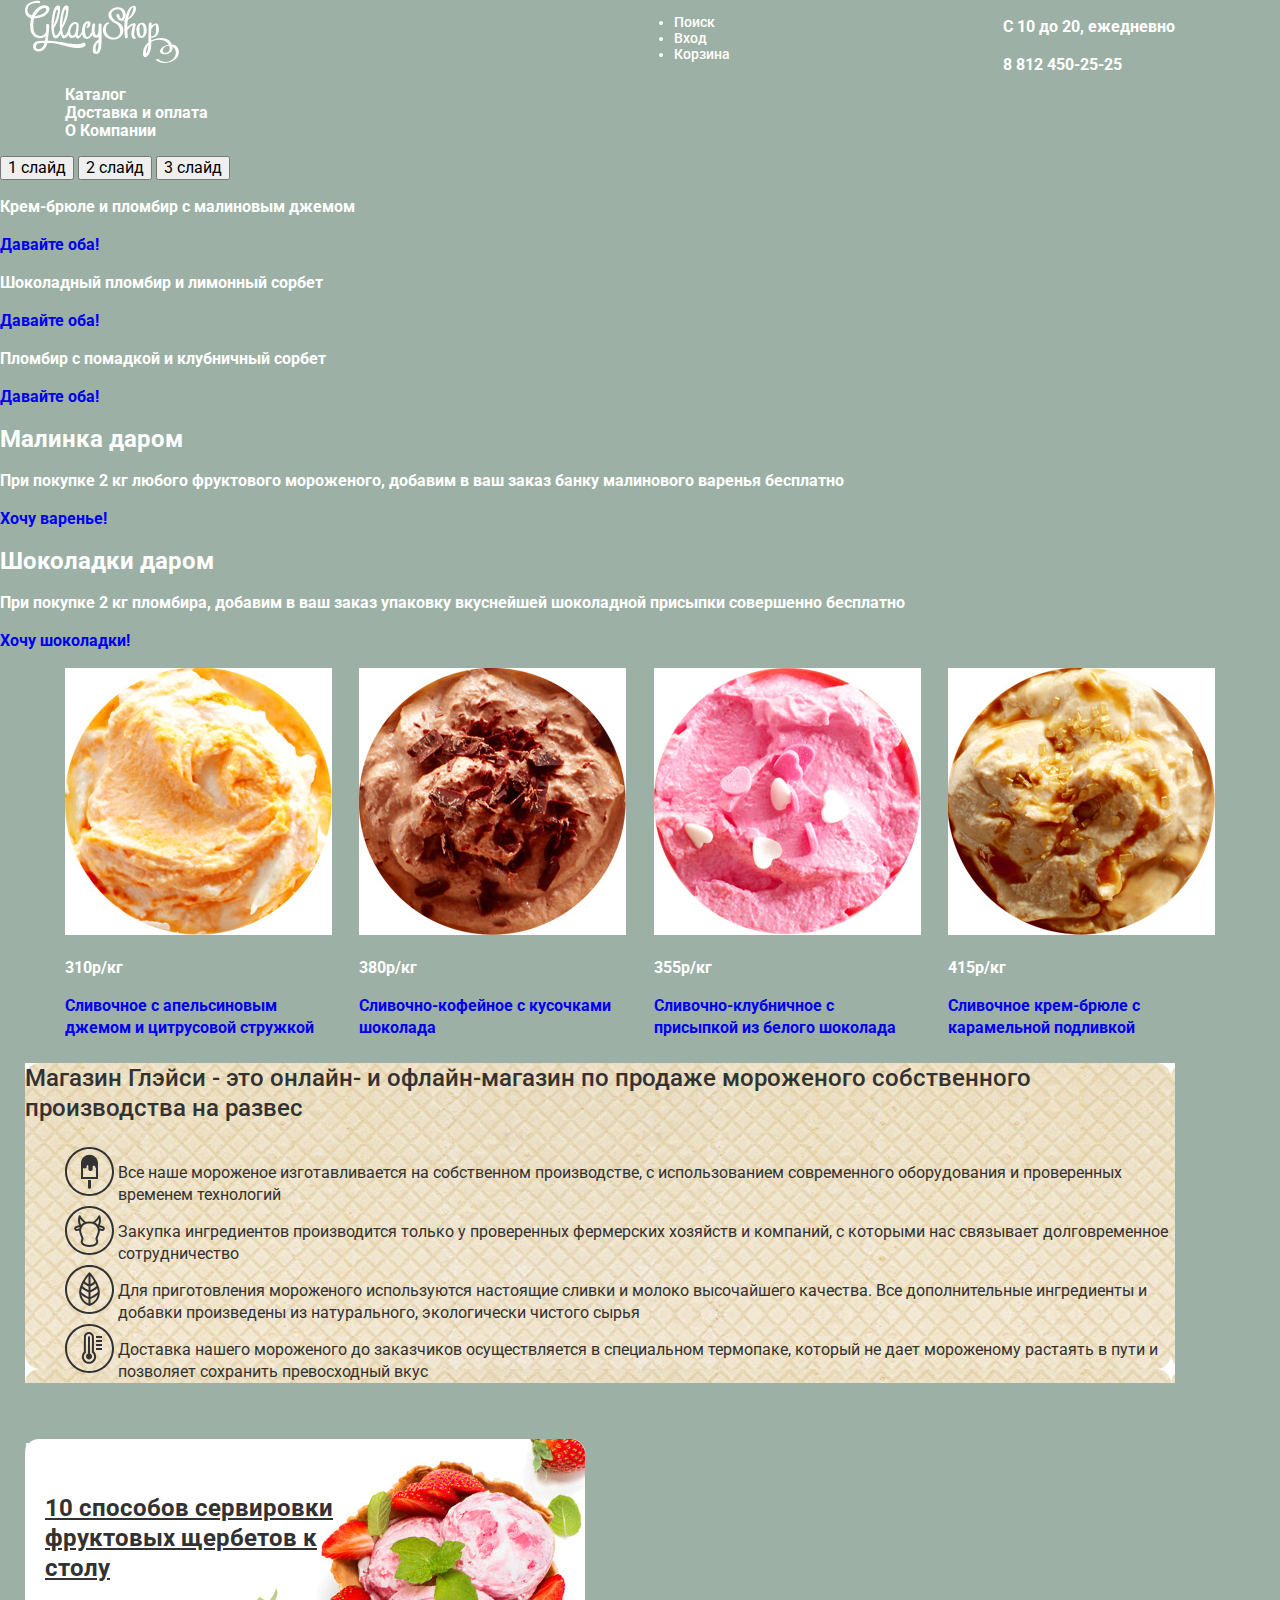
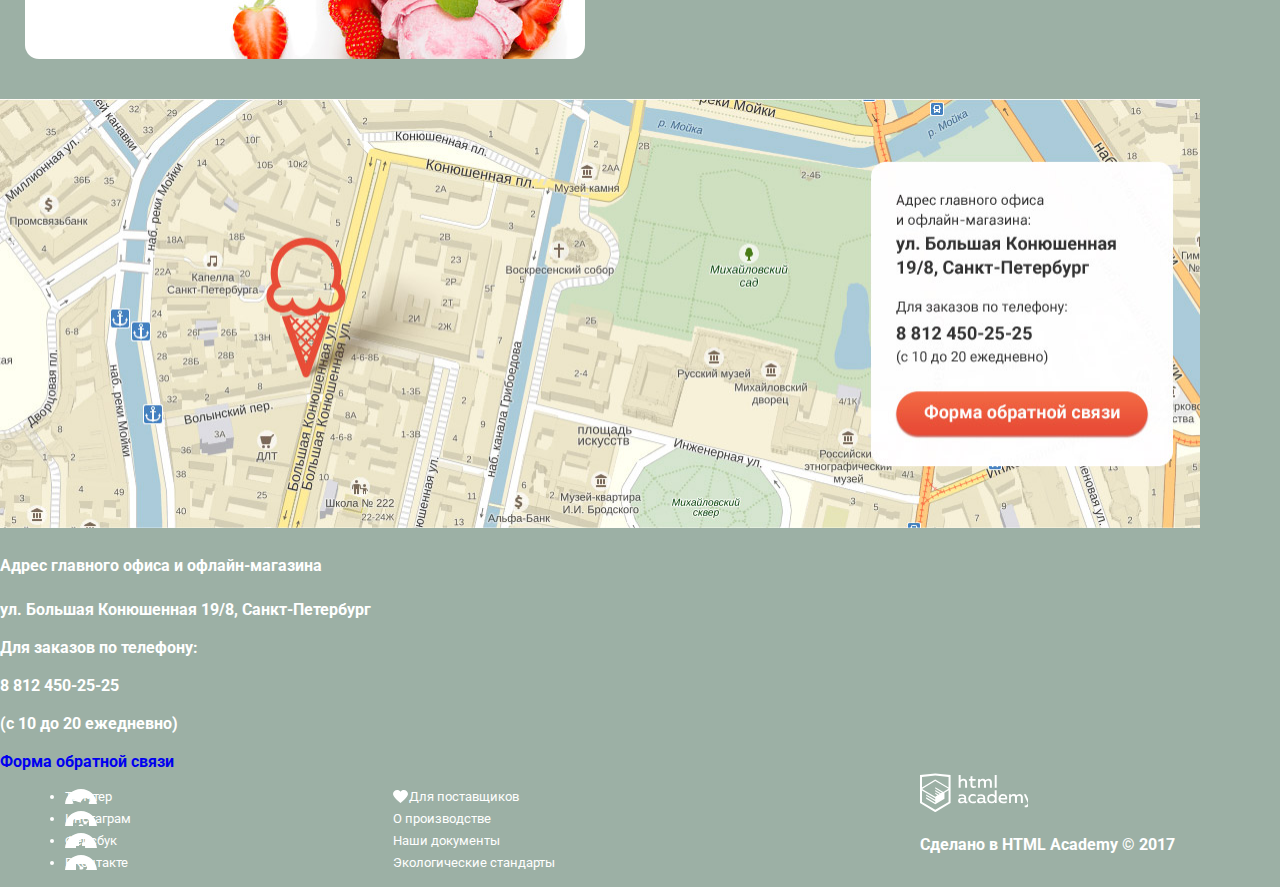
==== index.html @ d568ae9e "16. Основное задание: начинаем строить сетку личного проекта на флексах" ====
<!DOCTYPE html>
<html lang="ru">
		<head>
			<meta charset="utf-8">
			<title>HTML Academy: Глейси</title>
			<link href="https://fonts.googleapis.com/css?family=Roboto:400,500,700&amp;subset=cyrillic" rel="stylesheet">
			<link rel="stylesheet" href="css/normalize.css" type="text/css"/>
			<link rel="stylesheet" href="css/style.css" type="text/css"/>
		</head>
		<body>
			<header class="container">
				<div class="navigation-menu">
					<div class="logo-wrapper">
						<a href="index.html" class="main-header-logo">
							<img src="img/glassyshop_logo.svg" width="154" height="64" alt="GllacyShop логотип">
						</a>
					</div>
					<nav class="main-navigation">
						<ul>
							<li>
								<a href="catalog.html">Каталог</a>
								<ul class="pop-up-menu">
									<li><a href="#">Новинки</a></li>
									<li><a href="#">Сливочное</a></li>
									<li><a href="#">Щербеты</a></li>
									<li><a href="#">Фруктовый лед</a></li>
									<li><a href="#">Новинки</a></li>
								</ul>
							</li>
							<li><a href="#">Доставка и оплата</a></li>
							<li><a href="#">О Компании</a></li>
						</ul>
					</nav>
				</div>
				<div class="customer-menu">
					<ul>
						<li>
							<a href="#">Поиск</a>
							<form class="find-menu" action="/echo" method="post">
								<label for="find">Поиск</label>
								<!-- Поле поиска -->
								<input type="text" required placeholder="Что ищем?" id="find">
							</form>
						</li>
						<li>
							<a href="#">Вход</a>
							<form class="enter-menu" action="/echo" method="post">
								<label for="email-user">Email</label>
								<!-- Поле ввода электронной почты -->
								<input type="email" required placeholder="Электронная почта" id="email-user">
								<label for="password">Пароль</label>
								<!-- Поле ввода пароля электронной почты -->
								<input type="password" required placeholder="Пароль" id="password">
								<button>Войти</button>
								<a href="#">Забыли пароль?</a>
								<a href="#">Новая регистрация</a>
							</form>
						</li>
						<li><a href="#">Корзина</a></li>
					</ul>
				</div>
				<section class="work_time">
					<p>С 10 до 20, ежедневно</p>
					<p>8 812 450-25-25</p>
				</section>
			</header>
			
			<div class="carousel-slide">
				 <!-- создание маркеров перехода для слайдера -->
					<button class="slider-position">1 слайд</button>
					<button class="slider-position">2 слайд</button>
					<button class="slider-position">3 слайд</button>
				
					<div class="slide"> <!-- создание блока слайда 1 -->
						<!-- <img src="img/slide_1.jpeg" width="" height="" alt="Мороженое слайд 1"> -->
						<p>Крем-брюле и пломбир с малиновым джемом</p>
						<a href="#">Давайте оба!</a>
						
					</div> 

					<div class="slide"> <!-- создание блока слайда 2 -->
						<!-- <img src="img/slide_2.jpeg" width="" height="" alt="Мороженое слайд 2"> -->
						<p>Шоколадный пломбир и лимонный сорбет</p>
						<a href="#">Давайте оба!</a>
						
					</div>

					<div class="slide"> <!-- создание блока слайда 3 -->
						<!-- <img src="img/slide_3.jpeg" width="" height="" alt="Мороженое слайд 3"> -->
						<p>Пломбир с помадкой и клубничный сорбет</p>
						<a href="#">Давайте оба!</a>
						
					</div>
			</div> <!-- Конец слайдера -->
			
			<main>
				<section>
					
					<h2>Малинка даром</h2>
					<p>При покупке 2 кг любого фруктового мороженого, добавим в ваш заказ банку малинового варенья бесплатно</p>
					<a href="#">Хочу варенье!</a>
				</section>

				<section>
					
					<h2>Шоколадки даром</h2>
					<p>При покупке 2 кг пломбира, добавим в ваш заказ упаковку вкуснейшей шоколадной присыпки совершенно бесплатно</p>
					<a href="#">Хочу шоколадки!</a>
				</section>
				
				<div class="products">
					<ul class="catalog-list">
						<li class="catalog-item">
							<a href="catalog-item.html">
								<img src="img/orange_ice_cream.jpg" width="267" height="267" alt="Апельсиновое мороженое">
							</a>
							<p>310р/<span>кг</span></p>
							<a href="#">
								Сливочное с апельсиновым джемом и цитрусовой стружкой
							</a>
						</li>
						<li class="catalog-item">
							<a href="catalog-item.html">
								<img src="img/coffee_ice_cream.jpg" width="267" height="267" alt="Сливочно-кофейное мороженое">
							</a>
							<p>380р/<span>кг</span></p>
							<a href="#">
								Сливочно-кофейное с кусочками шоколада
							</a>
						</li>
						<li class="catalog-item">
							<a href="catalog-item.html">
								<img src="img/strawberry_ice_cream.jpg" width="267" height="267" alt="Сливочно-клубничное мороженое">
							</a>
							<p>355р/<span>кг</span></p>
							<a href="#">
								Сливочно-клубничное с присыпкой из белого шоколада
							</a>
						</li>
						<li class="catalog-item">
							<a href="catalog-item.html">
								<img src="img/cream_ice_cream.jpg" width="267" height="267" alt="Сливочное крем-брюле мороженое">
							</a>
							<p>415р/<span>кг</span></p>
							<a href="#">
								Сливочное крем-брюле с карамельной подливкой
							</a>
						</li>
					</ul>
				</div>

				<div class="advantages-list">
					
					<h3>Магазин Глэйси - это онлайн- и офлайн-магазин по продаже мороженого собственного производства на развес</h3>
					<ul class="advantages">
						<li class="advantage_1">
							Все наше мороженое изготавливается на собственном производстве, с использованием современного оборудования и проверенных временем технологий
						</li>
						<li class="advantage_2">
							Закупка ингредиентов производится только у проверенных фермерских хозяйств и компаний, с которыми нас связывает долговременное сотрудничество
						</li>
						<li class="advantage_3">
							Для приготовления мороженого используются настоящие сливки и молоко высочайшего качества. Все дополнительные ингредиенты и добавки произведены из натурального, экологически чистого сырья
						</li>
						<li class="advantage_4">
							Доставка нашего мороженого до заказчиков осуществляется в специальном термопаке, который не дает мороженому растаять в пути и позволяет сохранить превосходный вкус
						</li>
					</ul>
				</div>
				<div class="info-stend">
					<article>
					<div class="serving">
						<p>Новое в нашем блоге</p>
						<a href="#">
							<h4>
								10 способов сервировки фруктовых щербетов к столу
							</h4>
						</a>
					</div>
					</article>
					<form class="distribution">
					<p>Подпишитесь на нашу сладкую рассылку и будете всегда в курсе всего самого вкусного, что у нас происходит. Обещаем не спамить и не слать всякой ненужной ерунды. Честно=)
					</p>
					<label for="email">Почта пользователя</label>
					<input type="email" id="email" placeholder="Электронная почта">
					<p>
						<button type="submit">Отправить</button>
					</p>
					</form>
				</div>

			<!-- 	Здесь будет карта -->
				<img src="img/big_map.jpg" width="1200" height="429" alt="Карта главного офиса в Санкт-Петербурге">
				<section>
				<h4>Адрес главного офиса и офлайн-магазина</h4>
				<p>ул. Большая Конюшенная 19/8, Санкт-Петербург</p>
				<p>Для заказов по телефону:</p>
				<p>8 812 450-25-25</p>
				<p>(с 10 до 20 ежедневно)</p>
				<a href="#">Форма обратной связи</a>
				</section>

			</main>
			<footer>
				<div class="social">
					<ul>
						<li><a href="#" class="socail-twitter">Твиттер</a></li>
						<li><a href="#" class="socail-instagram">Инстаграм</a></li>
						<li><a href="#" class="socail-facebook">Фейсбук</a></li>
						<li><a href="#" class="socail-vk">ВКонтакте</a></li>
					</ul>
				</div>
				<div class="footer-about">
					<ul>
						<li><a href="#">Для поставщиков</a></li>
						<li><a href="#">О производстве</a></li>
						<li><a href="#">Наши документы</a></li>
						<li><a href="#">Экологические стандарты</a></li>
					</ul>
				</div>
				<div class="copyright">
					<a href="htmlacademy.ru">
						<img src="img/html_logo.svg" width="108" height="39" alt="HTML Academy">
					</a>
					<p>
						Сделано в <a href="htmlacademy.ru">HTML Academy © 2017</a>
					</p>
				</div>
			</footer>

			<form class="feedback-form" action="/echo" method="post">
				<h3>Мы обязательно вам ответим!</h3>
				<label for="name-customer">Имя</label>
				<!-- Поле ввода имени -->
				<input type="text" required placeholder="Как вас зовут?" id="name-customer">
				<label for="email-customer">Почта</label>
				<!-- Поле ввода электронной почты -->
				<input type="email" required placeholder="Ваша почта для ответа?" id="email-customer">
				<label for="question-customer">Вопрос</label>
				<textarea name="text" id="question-customer" cols="30" rows="6">Напишите что-нибудь...</textarea>
				<button type="submit">Отправить</button>
			</form>	

		</body>
</html>
---- css/style.css ----
body{
	margin: 0;
	padding: 0;
	width: 1200px;
	font-family: "Roboto", Arial, sans-serif;
	font-size: 16px;
	line-height: 22px;
	font-weight: bold;
	color: #ffffff;
	background-color: #9cb0a5;
}

a{
	text-decoration: none;
}

.container{
	width: 1150px;
	margin: 0 auto;
	padding: 0 10px;
	display: flex;
	flex-direction: row;
	justify-content: space-between;
}

.navigation-menu{
	width: 540px;
	flex-direction: column;
	justify-content: space-between;
}

.logo-wrapper{
	width: 160px;
}

.main-navigation li{
	display: flex;
	flex-direction: row;
	align-items: center;
	font-size: 16px;
	list-style: none;
	line-height: 18px;
	color: #ffffff;
	background-color: #9cb0a5;
}

.customer-menu{
	width: 300px;
	list-style: none;
	font-size: 14px;
	font-weight: 500;
	line-height: 16px;
	text-decoration: none;
	color: #ffffff;
}

.customer-menu a,
.main-navigation a{
	color: #ffffff;
}


.main-navigation a:hover,
.main-navigation a:focus,
.customer-menu a:hover,
.customer-menu a:focus{
	color: #333333;
	background-color: #f7f6f3;
	border-radius: 9px;
}

.main-navigation a:active,
.customer-menu a:active{
	color: #323232;
	background-color: #ededed;
	box-shadow: inset 0px 2px 1px 0 #696969;
}

.catalog-list{
	width: 1150px;
	margin-left: 25px;
	display: flex;
	flex-direction: row;
	flex-wrap: wrap;
	justify-content: space-between;
}

.catalog-list li{
	width: 267px;
	list-style: none;
}

.advantages-list{
	width: 1150px;
	margin-left: 25px;
	margin-bottom: 40px;
	color: #323232;
	font-size: 16px;
	line-height: 22px;
	font-weight: 400;
	background-image: url(./../img/waffle_background.jpg);
}

.advantages-list h3{
	font-size: 24px;
	line-height: 30px;
	color: #323232;
	font-weight: 500;
}

.advantages li{
	list-style: none;
	padding-left: 53px;
	padding-top: 15px;
	color: #323232;
}

.advantage_1{
	background: url(./../img/icon_ice_cream.svg) top left no-repeat;
}

.advantage_2{
	background: url(./../img/icon_cow.svg) top left no-repeat;
}

.advantage_3{
	background: url(./../img/icon_leath.svg) top left no-repeat;
}

.advantage_4{
	background: url(./../img/icon_temperature.svg) top left no-repeat;
}

.info-stend{
	width: 1150px;
	margin-left: 25px;
	margin-bottom: 40px;
	display: flex;
	flex-direction: row;
	justify-content: space-between;
}

.serving {
	font-size: 16px;
	line-height: 22px;
	width: 560px;
	height: 220px;
	border-radius: 14px;
	background-image: url(./../img/strawberry_background.jpg);
}

.serving h4{
	color: #323232;
	font-size: 24px;
	line-height: 30px;
	width: 300px;
	margin-left: 20px;
	text-decoration: underline;
}

.distribution{
	font-size: 16px;
	line-height: 22px;
	color: #7a7979;
	width: 560px;
	height: 220px;
	border-radius: 14px;
	background-image: url(./../img/bg_distribution.jpg);
}

.distribution button{
	color: #ffffff;
	background-color: #e84e37;
	height: 56px;
	border-radius: 28px;
	padding-left: 18px;
	padding-right: 18px;
}

footer{
	width: 1150px;
	margin-left: 25px;
	display: flex;
	flex-direction: row;
	justify-content: space-between;
}

.social{
	width: 320px;
	font-size: 13px;
	font-weight: 400;
	line-height: 44px
	text-decoration: none;
}

.social li a{
	text-indent: 100%;
	white-space: nowrap;
	overflow: hidden;
	color: #ffffff;
	list-style: none;
}

.socail-twitter{
	background: url(./../img/icon_twitter.svg) top left no-repeat;
}

.socail-instagram{
	background: url(./../img/icon_instagram.svg) top left no-repeat;
}

.socail-facebook{
	background: url(./../img/icon_facebook.svg) top left no-repeat;
}

.socail-vk{
	background: url(./../img/icon_vk.svg) top left no-repeat;
}

.footer-about{
	width: 560px;
	font-size: 13px;
	font-weight: 400;
	line-height: 16px
	text-decoration: none;
	color: #ffffff;
}

.footer-about a{
	color: #ffffff;
}

.footer-about li{
	list-style: none;
}

.footer-about li:nth-child(1){
	color: #ffffff;
	background: url(./../img/icon_heart.svg) center left no-repeat;
	padding-left: 16px;
}

.copyryght{
	width: 320px;
}

.copyright a{
	color: #ffffff;
}

.pop-up-menu,
form{
	display: none;
}
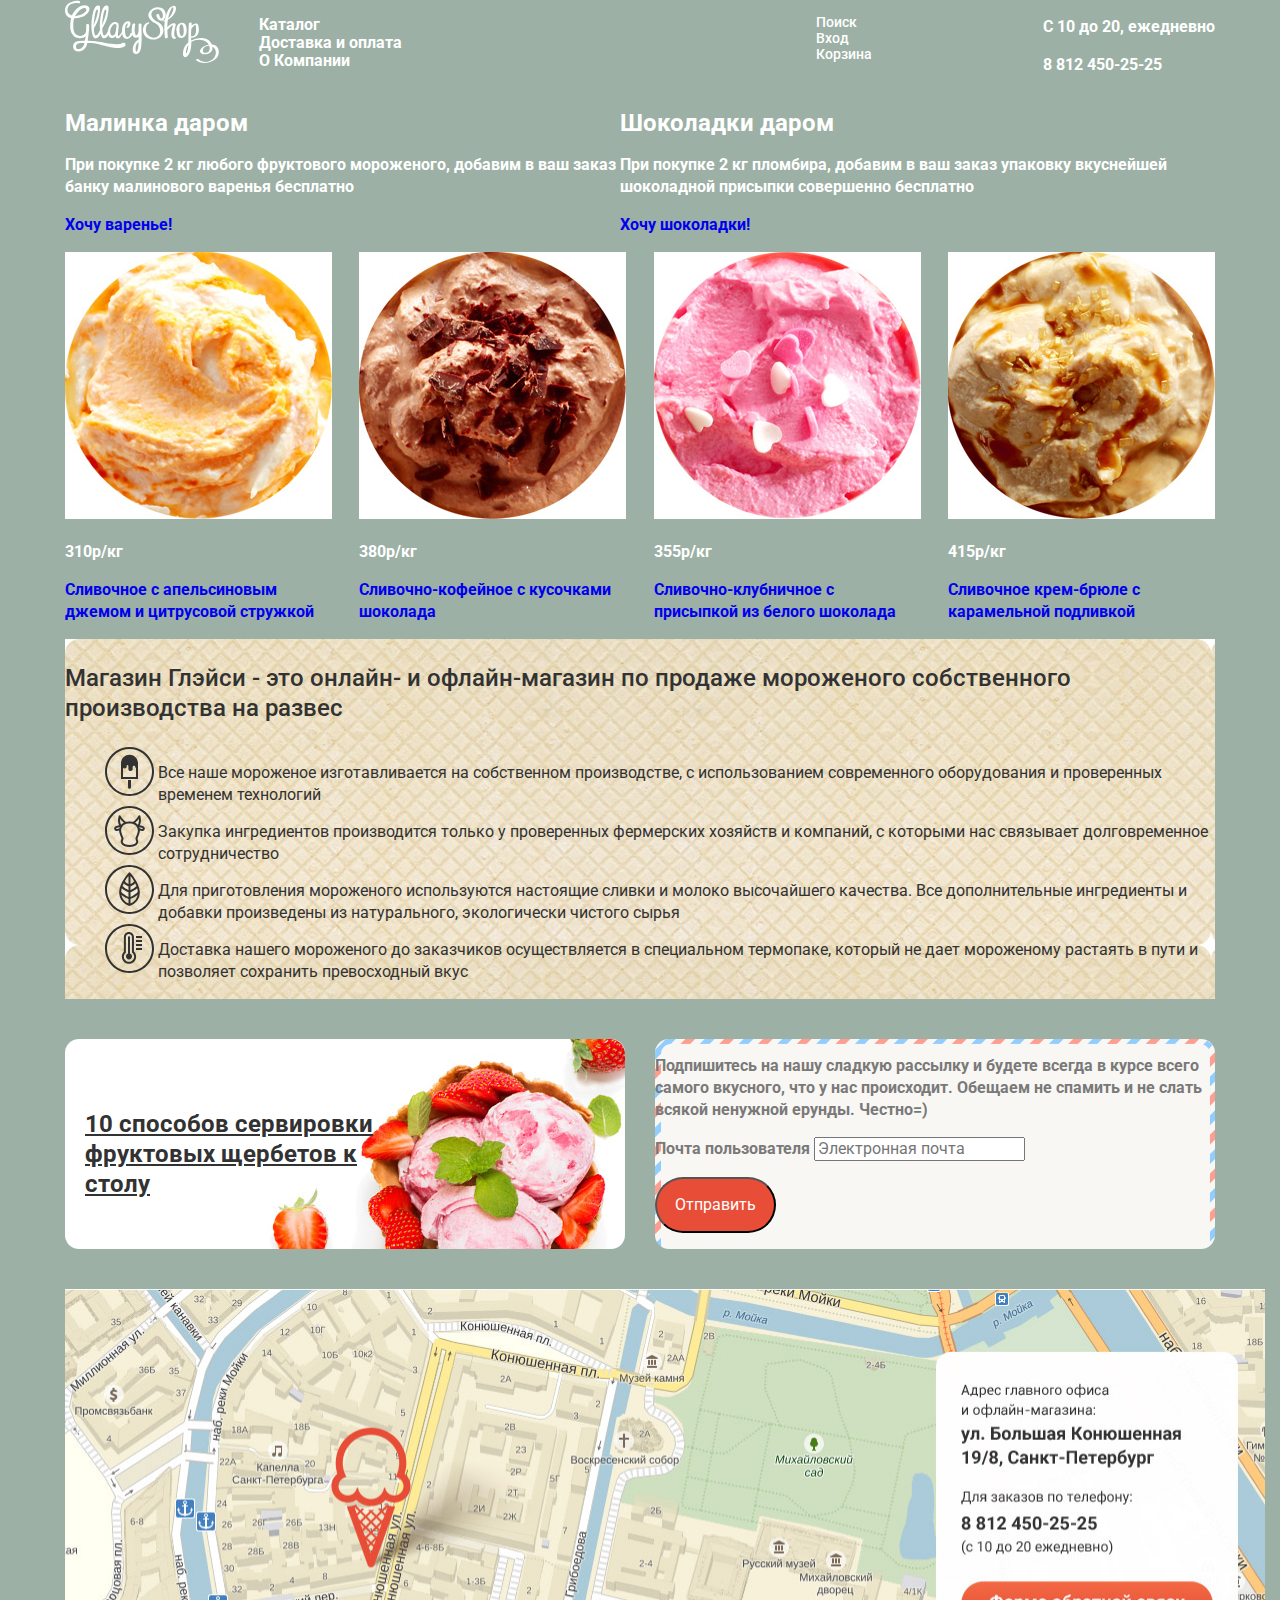
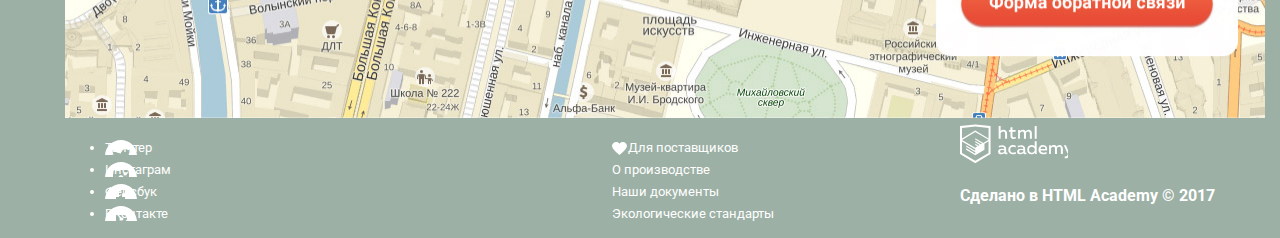
==== commit d9bfdc83: "Исправление основной сетки" ====
--- a/index.html
+++ b/index.html
@@ -8,14 +8,12 @@
 			<link rel="stylesheet" href="css/style.css" type="text/css"/>
 		</head>
 		<body>
-			<header class="container">
-				<div class="navigation-menu">
-					<div class="logo-wrapper">
-						<a href="index.html" class="main-header-logo">
-							<img src="img/glassyshop_logo.svg" width="154" height="64" alt="GllacyShop логотип">
-						</a>
-					</div>
-					<nav class="main-navigation">
+			<header>
+				<div class="container flex-gorizontal-reverse">
+					<a href="index.html" class="main-header-logo">
+						<img src="img/glassyshop_logo.svg" width="154" height="64" alt="GllacyShop логотип">
+					</a>
+					<nav class="main-navigation flex-gorizontal">
 						<ul>
 							<li>
 								<a href="catalog.html">Каталог</a>
@@ -31,85 +29,74 @@
 							<li><a href="#">О Компании</a></li>
 						</ul>
 					</nav>
+					<div class="customer-menu">
+						<ul>
+							<li>
+								<a href="#">Поиск</a>
+								<form class="find-menu hidden" action="/echo" method="post">
+									<label for="find">Поиск</label>
+								<!-- Поле поиска -->
+									<input type="text" required placeholder="Что ищем?" id="find">
+								</form>
+							</li>
+						<li>
+								<a href="#">Вход</a>
+								<form class="enter-menu hidden" action="/echo" method="post">
+									<label for="email-user">Email</label>
+								<!-- Поле ввода электронной почты -->
+									<input type="email" required placeholder="Электронная почта" id="email-user">
+									<label for="password">Пароль</label>
+								<!-- Поле ввода пароля электронной почты -->
+									<input type="password" required placeholder="Пароль" id="password">
+									<button>Войти</button>
+									<a href="#">Забыли пароль?</a>
+									<a href="#">Новая регистрация</a>
+								</form>
+							</li>
+							<li><a href="#">Корзина</a></li>
+						</ul>
+					</div>
+					<section class="work-time">
+						<p>С 10 до 20, ежедневно</p>
+						<p>8 812 450-25-25</p>
+					</section>
 				</div>
-				<div class="customer-menu">
-					<ul>
-						<li>
-							<a href="#">Поиск</a>
-							<form class="find-menu" action="/echo" method="post">
-								<label for="find">Поиск</label>
-								<!-- Поле поиска -->
-								<input type="text" required placeholder="Что ищем?" id="find">
-							</form>
-						</li>
-						<li>
-							<a href="#">Вход</a>
-							<form class="enter-menu" action="/echo" method="post">
-								<label for="email-user">Email</label>
-								<!-- Поле ввода электронной почты -->
-								<input type="email" required placeholder="Электронная почта" id="email-user">
-								<label for="password">Пароль</label>
-								<!-- Поле ввода пароля электронной почты -->
-								<input type="password" required placeholder="Пароль" id="password">
-								<button>Войти</button>
-								<a href="#">Забыли пароль?</a>
-								<a href="#">Новая регистрация</a>
-							</form>
-						</li>
-						<li><a href="#">Корзина</a></li>
-					</ul>
-				</div>
-				<section class="work_time">
-					<p>С 10 до 20, ежедневно</p>
-					<p>8 812 450-25-25</p>
-				</section>
 			</header>
 			
-			<div class="carousel-slide">
-				 <!-- создание маркеров перехода для слайдера -->
-					<button class="slider-position">1 слайд</button>
-					<button class="slider-position">2 слайд</button>
-					<button class="slider-position">3 слайд</button>
-				
-					<div class="slide"> <!-- создание блока слайда 1 -->
-						<!-- <img src="img/slide_1.jpeg" width="" height="" alt="Мороженое слайд 1"> -->
-						<p>Крем-брюле и пломбир с малиновым джемом</p>
-						<a href="#">Давайте оба!</a>
-						
-					</div> 
-
-					<div class="slide"> <!-- создание блока слайда 2 -->
-						<!-- <img src="img/slide_2.jpeg" width="" height="" alt="Мороженое слайд 2"> -->
-						<p>Шоколадный пломбир и лимонный сорбет</p>
-						<a href="#">Давайте оба!</a>
-						
-					</div>
-
-					<div class="slide"> <!-- создание блока слайда 3 -->
-						<!-- <img src="img/slide_3.jpeg" width="" height="" alt="Мороженое слайд 3"> -->
-						<p>Пломбир с помадкой и клубничный сорбет</p>
-						<a href="#">Давайте оба!</a>
-						
-					</div>
-			</div> <!-- Конец слайдера -->
-			
 			<main>
-				<section>
-					
-					<h2>Малинка даром</h2>
-					<p>При покупке 2 кг любого фруктового мороженого, добавим в ваш заказ банку малинового варенья бесплатно</p>
-					<a href="#">Хочу варенье!</a>
-				</section>
-
-				<section>
-					
-					<h2>Шоколадки даром</h2>
-					<p>При покупке 2 кг пломбира, добавим в ваш заказ упаковку вкуснейшей шоколадной присыпки совершенно бесплатно</p>
-					<a href="#">Хочу шоколадки!</a>
-				</section>
-				
-				<div class="products">
-					<ul class="catalog-list">
+				<div class="container flex-vertical">
+					<!-- <div class="carousel-slide">
+						создание маркеров перехода для слайдера
+						<button class="slider-position">1 слайд</button>
+						<button class="slider-position">2 слайд</button>
+						<button class="slider-position">3 слайд</button>
+						<div class="slide">
+							<p>Крем-брюле и пломбир с малиновым джемом</p>
+							<a href="#">Давайте оба!</a>
+						</div> 
+						<div class="slide">
+							<p>Шоколадный пломбир и лимонный сорбет</p>
+							<a href="#">Давайте оба!</a>
+						</div>
+						<div class="slide">
+							<p>Пломбир с помадкой и клубничный сорбет</p>
+							<a href="#">Давайте оба!</a>
+						</div>
+					</div> Конец слайдера -->
+					<div class="flex-gorizontal">
+						<section>
+							<h2>Малинка даром</h2>
+							<p>При покупке 2 кг любого фруктового мороженого, добавим в ваш заказ банку малинового варенья бесплатно</p>
+							<a href="#">Хочу варенье!</a>
+						</section>
+						<section>
+							<h2>Шоколадки даром</h2>
+							<p>При покупке 2 кг пломбира, добавим в ваш заказ упаковку вкуснейшей шоколадной присыпки совершенно бесплатно</p>
+							<a href="#">Хочу шоколадки!</a>
+						</section>
+					</div>
+					<div class="products">
+						<ul class="catalog-list">
 						<li class="catalog-item">
 							<a href="catalog-item.html">
 								<img src="img/orange_ice_cream.jpg" width="267" height="267" alt="Апельсиновое мороженое">
@@ -146,89 +133,88 @@
 								Сливочное крем-брюле с карамельной подливкой
 							</a>
 						</li>
-					</ul>
+						</ul>
+					</div>
+					<div class="advantages-list">
+						<h3>Магазин Глэйси - это онлайн- и офлайн-магазин по продаже мороженого собственного производства на развес</h3>
+						<ul class="advantages">
+							<li class="advantage_ice_cream">
+							Все наше мороженое изготавливается на собственном производстве, с использованием современного оборудования и проверенных временем технологий
+							</li>
+							<li class="advantage_farm">
+							Закупка ингредиентов производится только у проверенных фермерских хозяйств и компаний, с которыми нас связывает долговременное сотрудничество
+							</li>
+							<li class="advantage_ingredient">
+							Для приготовления мороженого используются настоящие сливки и молоко высочайшего качества. Все дополнительные ингредиенты и добавки произведены из натурального, экологически чистого сырья
+							</li>
+							<li class="advantage_thermo">
+							Доставка нашего мороженого до заказчиков осуществляется в специальном термопаке, который не дает мороженому растаять в пути и позволяет сохранить превосходный вкус
+							</li>
+						</ul>
+					</div>
+					<div class="info-stend flex-gorizontal">
+						<article class="serving">
+								<p>Новое в нашем блоге</p>
+								<a href="#">
+									<h4>
+								10 способов сервировки фруктовых щербетов к столу
+									</h4>
+								</a>
+						</article>
+						<form class="distribution">
+							<p>Подпишитесь на нашу сладкую рассылку и будете всегда в курсе всего самого вкусного, что у нас происходит. Обещаем не спамить и не слать всякой ненужной ерунды. Честно=)
+							</p>
+							<label for="email">Почта пользователя</label>
+							<input type="email" id="email" placeholder="Электронная почта">
+							<p>
+							<button type="submit">Отправить</button>
+							</p>
+						</form>
+					</div>
+					<!-- 	Здесь будет карта -->
+					<div class="map">
+						<img src="img/big_map.jpg" width="1200" height="429" alt="Карта главного офиса в Санкт-Петербурге">
+					<!-- 	<section>
+						<h4>Адрес главного офиса и офлайн-магазина</h4>
+						<p>ул. Большая Конюшенная 19/8, Санкт-Петербург</p>
+						<p>Для заказов по телефону:</p>
+						<p>8 812 450-25-25</p>
+						<p>(с 10 до 20 ежедневно)</p>
+						<a href="#">Форма обратной связи</a>
+					</section> -->
+					</div>
 				</div>
-
-				<div class="advantages-list">
-					
-					<h3>Магазин Глэйси - это онлайн- и офлайн-магазин по продаже мороженого собственного производства на развес</h3>
-					<ul class="advantages">
-						<li class="advantage_1">
-							Все наше мороженое изготавливается на собственном производстве, с использованием современного оборудования и проверенных временем технологий
-						</li>
-						<li class="advantage_2">
-							Закупка ингредиентов производится только у проверенных фермерских хозяйств и компаний, с которыми нас связывает долговременное сотрудничество
-						</li>
-						<li class="advantage_3">
-							Для приготовления мороженого используются настоящие сливки и молоко высочайшего качества. Все дополнительные ингредиенты и добавки произведены из натурального, экологически чистого сырья
-						</li>
-						<li class="advantage_4">
-							Доставка нашего мороженого до заказчиков осуществляется в специальном термопаке, который не дает мороженому растаять в пути и позволяет сохранить превосходный вкус
-						</li>
-					</ul>
-				</div>
-				<div class="info-stend">
-					<article>
-					<div class="serving">
-						<p>Новое в нашем блоге</p>
-						<a href="#">
-							<h4>
-								10 способов сервировки фруктовых щербетов к столу
-							</h4>
-						</a>
-					</div>
-					</article>
-					<form class="distribution">
-					<p>Подпишитесь на нашу сладкую рассылку и будете всегда в курсе всего самого вкусного, что у нас происходит. Обещаем не спамить и не слать всякой ненужной ерунды. Честно=)
-					</p>
-					<label for="email">Почта пользователя</label>
-					<input type="email" id="email" placeholder="Электронная почта">
-					<p>
-						<button type="submit">Отправить</button>
-					</p>
-					</form>
-				</div>
-
-			<!-- 	Здесь будет карта -->
-				<img src="img/big_map.jpg" width="1200" height="429" alt="Карта главного офиса в Санкт-Петербурге">
-				<section>
-				<h4>Адрес главного офиса и офлайн-магазина</h4>
-				<p>ул. Большая Конюшенная 19/8, Санкт-Петербург</p>
-				<p>Для заказов по телефону:</p>
-				<p>8 812 450-25-25</p>
-				<p>(с 10 до 20 ежедневно)</p>
-				<a href="#">Форма обратной связи</a>
-				</section>
-
 			</main>
 			<footer>
-				<div class="social">
-					<ul>
-						<li><a href="#" class="socail-twitter">Твиттер</a></li>
-						<li><a href="#" class="socail-instagram">Инстаграм</a></li>
-						<li><a href="#" class="socail-facebook">Фейсбук</a></li>
-						<li><a href="#" class="socail-vk">ВКонтакте</a></li>
-					</ul>
-				</div>
-				<div class="footer-about">
-					<ul>
-						<li><a href="#">Для поставщиков</a></li>
-						<li><a href="#">О производстве</a></li>
-						<li><a href="#">Наши документы</a></li>
-						<li><a href="#">Экологические стандарты</a></li>
-					</ul>
-				</div>
-				<div class="copyright">
-					<a href="htmlacademy.ru">
-						<img src="img/html_logo.svg" width="108" height="39" alt="HTML Academy">
-					</a>
-					<p>
-						Сделано в <a href="htmlacademy.ru">HTML Academy © 2017</a>
-					</p>
+				<div class="container flex-gorizontal">
+					<div class="social">
+						<ul>
+							<li><a href="#" class="socail-twitter">Твиттер</a></li>
+							<li><a href="#" class="socail-instagram">Инстаграм</a></li>
+							<li><a href="#" class="socail-facebook">Фейсбук</a></li>
+							<li><a href="#" class="socail-vk">ВКонтакте</a></li>
+						</ul>
+					</div>
+					<div class="footer-about">
+						<ul>
+							<li><a href="#">Для поставщиков</a></li>
+							<li><a href="#">О производстве</a></li>
+							<li><a href="#">Наши документы</a></li>
+							<li><a href="#">Экологические стандарты</a></li>
+						</ul>
+					</div>
+					<div class="copyright">
+						<a href="htmlacademy.ru">
+							<img src="img/html_logo.svg" width="108" height="39" alt="HTML Academy">
+						</a>
+						<p>
+							Сделано в <a href="htmlacademy.ru">HTML Academy © 2017</a>
+						</p>
+					</div>
 				</div>
 			</footer>
 
-			<form class="feedback-form" action="/echo" method="post">
+			<form class="feedback-form hidden" action="/echo" method="post">
 				<h3>Мы обязательно вам ответим!</h3>
 				<label for="name-customer">Имя</label>
 				<!-- Поле ввода имени -->
--- a/css/style.css
+++ b/css/style.css
@@ -1,7 +1,7 @@
 body{
+	box-sizing: border-box;
 	margin: 0;
 	padding: 0;
-	width: 1200px;
 	font-family: "Roboto", Arial, sans-serif;
 	font-size: 16px;
 	line-height: 22px;
@@ -18,19 +18,39 @@
 	width: 1150px;
 	margin: 0 auto;
 	padding: 0 10px;
-	display: flex;
-	flex-direction: row;
-	justify-content: space-between;
+}
+
+.flex-gorizontal{
+	display: flex;
+	flex-direction: row;
+	justify-content: space-between;
+}
+
+.flex-gorizontal-reverse{
+	display: flex;
+	flex-direction: row;
+	justify-content: space-between;
+	flex-wrap: wrap-reverse;
+}
+
+.flex-vertical{
+	display: flex;
+	flex-direction: column;
+	justify-content: flex-start;
 }
 
 .navigation-menu{
-	width: 540px;
 	flex-direction: column;
 	justify-content: space-between;
 }
 
-.logo-wrapper{
-	width: 160px;
+.main-header-logo{
+	flex-shrink: 0;
+	display: block;
+}
+
+.main-navigation{
+	flex-grow: 1;
 }
 
 .main-navigation li{
@@ -45,8 +65,8 @@
 }
 
 .customer-menu{
-	width: 300px;
-	list-style: none;
+	flex-shrink: 0;
+	min-width: 267px;
 	font-size: 14px;
 	font-weight: 500;
 	line-height: 16px;
@@ -54,9 +74,17 @@
 	color: #ffffff;
 }
 
+.customer-menu li{
+	list-style: none;
+}
+
 .customer-menu a,
 .main-navigation a{
 	color: #ffffff;
+}
+
+.work-time{
+	flex-shrink: 2;
 }
 
 
@@ -77,12 +105,11 @@
 }
 
 .catalog-list{
-	width: 1150px;
-	margin-left: 25px;
-	display: flex;
-	flex-direction: row;
+	padding: 0;
+	display: flex;
+	flex-direction: row;
+	justify-content: space-between;
 	flex-wrap: wrap;
-	justify-content: space-between;
 }
 
 .catalog-list li{
@@ -91,8 +118,6 @@
 }
 
 .advantages-list{
-	width: 1150px;
-	margin-left: 25px;
 	margin-bottom: 40px;
 	color: #323232;
 	font-size: 16px;
@@ -115,25 +140,23 @@
 	color: #323232;
 }
 
-.advantage_1{
+.advantage_ice_cream{
 	background: url(./../img/icon_ice_cream.svg) top left no-repeat;
 }
 
-.advantage_2{
+.advantage_farm{
 	background: url(./../img/icon_cow.svg) top left no-repeat;
 }
 
-.advantage_3{
+.advantage_ingredient{
 	background: url(./../img/icon_leath.svg) top left no-repeat;
 }
 
-.advantage_4{
+.advantage_thermo{
 	background: url(./../img/icon_temperature.svg) top left no-repeat;
 }
 
 .info-stend{
-	width: 1150px;
-	margin-left: 25px;
 	margin-bottom: 40px;
 	display: flex;
 	flex-direction: row;
@@ -144,7 +167,6 @@
 	font-size: 16px;
 	line-height: 22px;
 	width: 560px;
-	height: 220px;
 	border-radius: 14px;
 	background-image: url(./../img/strawberry_background.jpg);
 }
@@ -163,7 +185,6 @@
 	line-height: 22px;
 	color: #7a7979;
 	width: 560px;
-	height: 220px;
 	border-radius: 14px;
 	background-image: url(./../img/bg_distribution.jpg);
 }
@@ -177,12 +198,8 @@
 	padding-right: 18px;
 }
 
-footer{
-	width: 1150px;
-	margin-left: 25px;
-	display: flex;
-	flex-direction: row;
-	justify-content: space-between;
+.map{
+	min-width: 100%;
 }
 
 .social{
@@ -218,7 +235,6 @@
 }
 
 .footer-about{
-	width: 560px;
 	font-size: 13px;
 	font-weight: 400;
 	line-height: 16px
@@ -240,15 +256,11 @@
 	padding-left: 16px;
 }
 
-.copyryght{
-	width: 320px;
-}
-
 .copyright a{
 	color: #ffffff;
 }
 
-.pop-up-menu,
-form{
+.hidden,
+.pop-up-menu{
 	display: none;
 }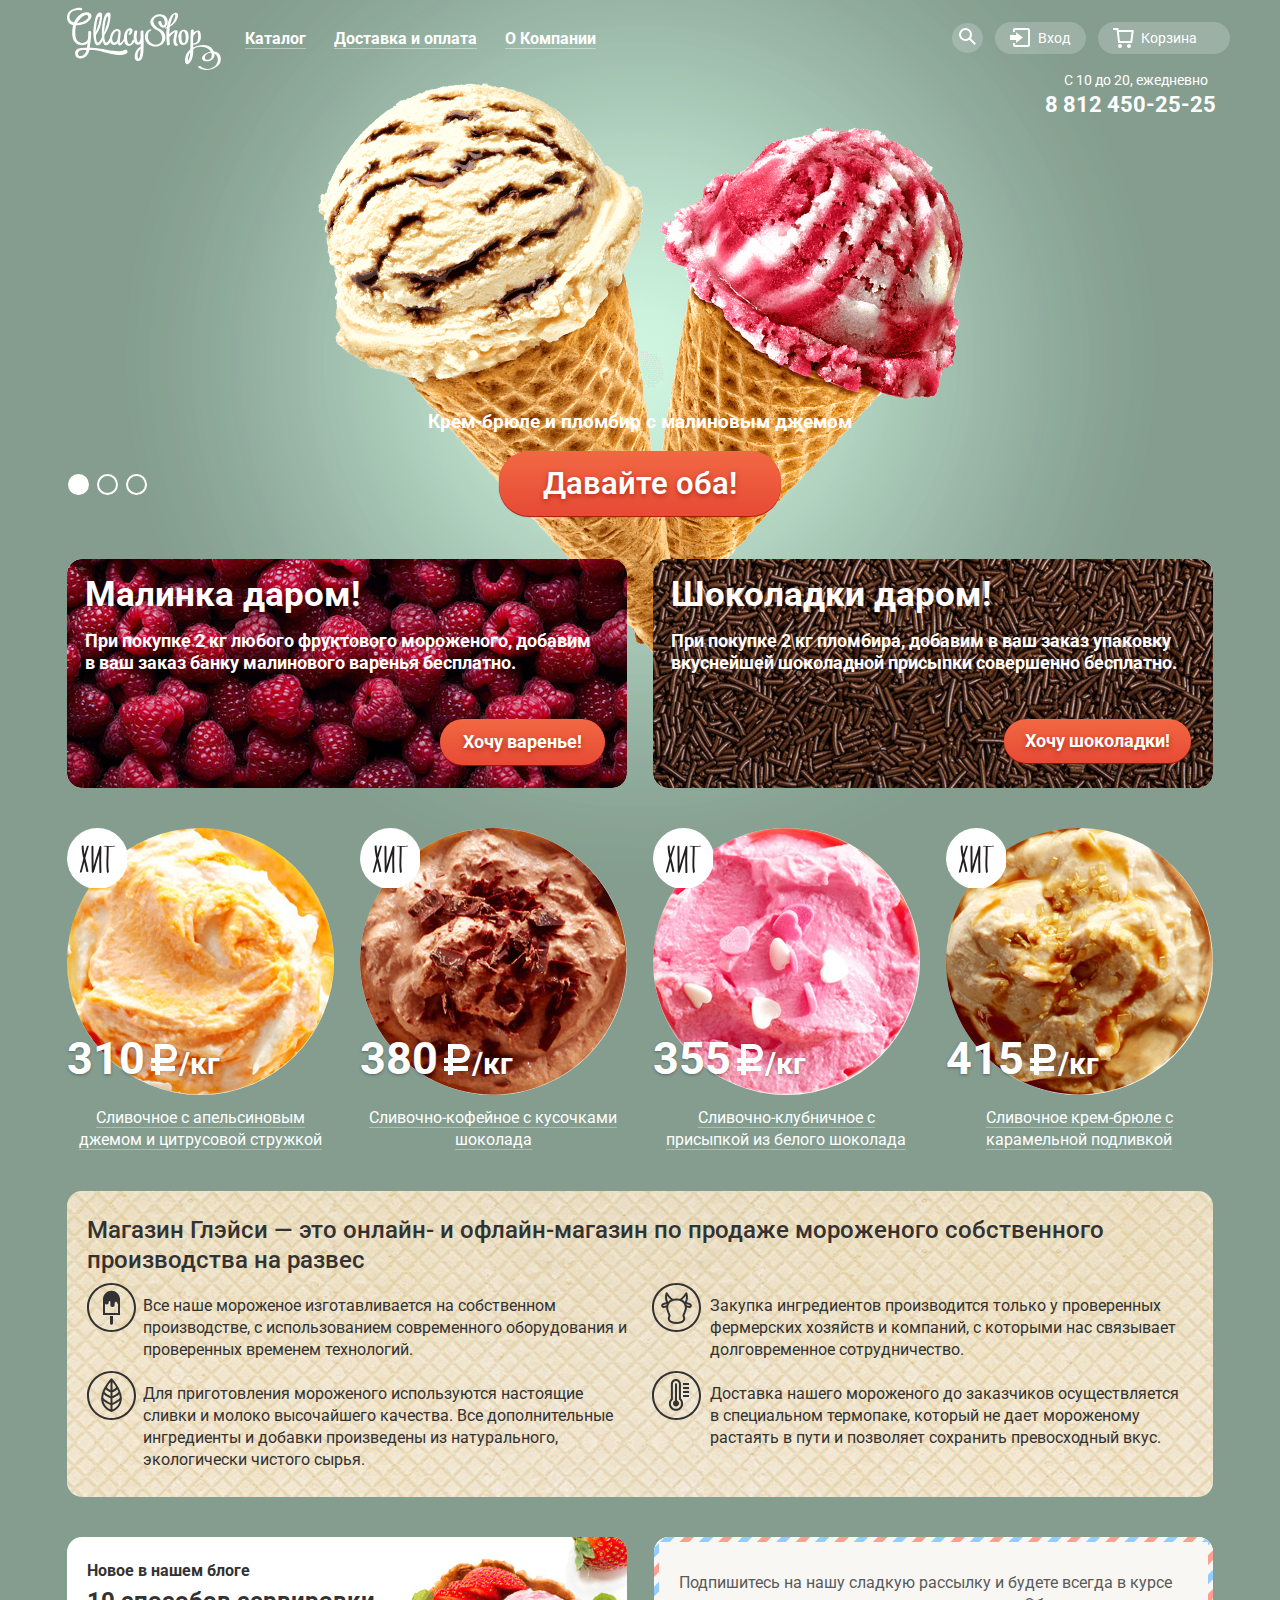
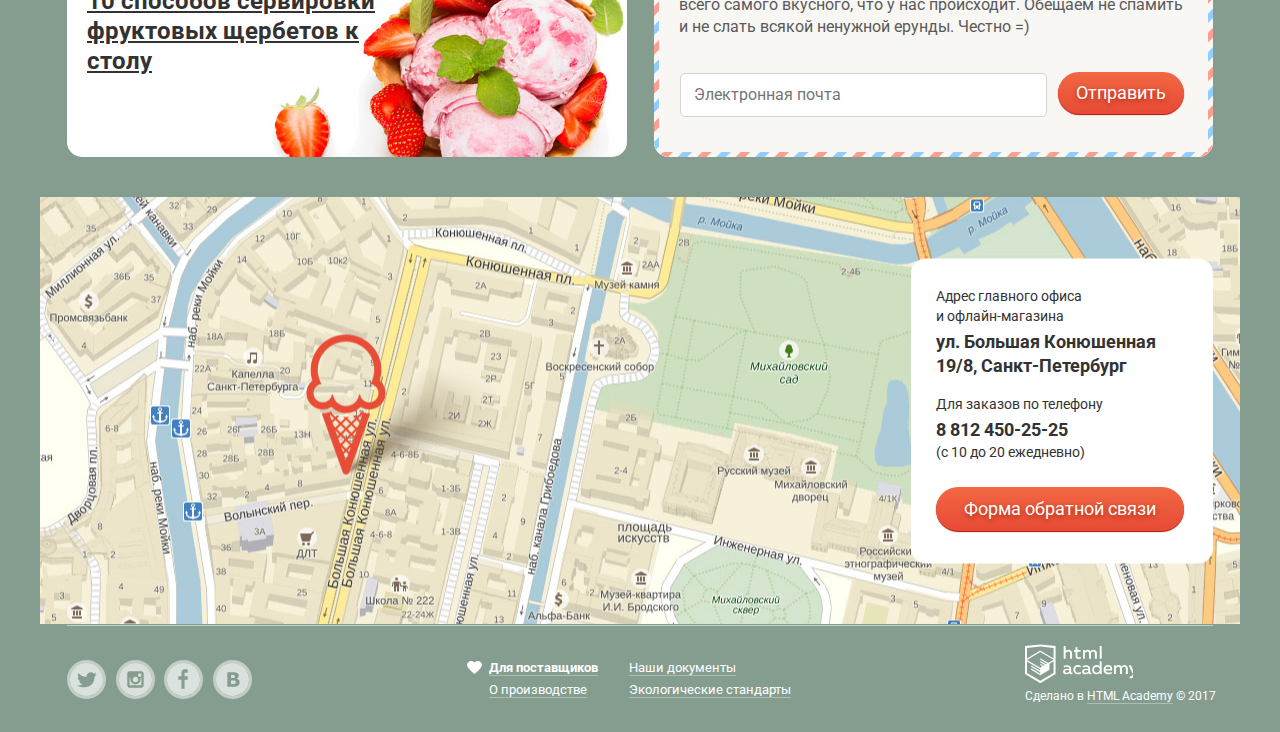
==== commit b06ed264: "Сборка для предзащиты" ====
--- a/index.html
+++ b/index.html
@@ -1,231 +1,317 @@
 <!DOCTYPE html>
 <html lang="ru">
-		<head>
-			<meta charset="utf-8">
-			<title>HTML Academy: Глейси</title>
-			<link href="https://fonts.googleapis.com/css?family=Roboto:400,500,700&amp;subset=cyrillic" rel="stylesheet">
-			<link rel="stylesheet" href="css/normalize.css" type="text/css"/>
-			<link rel="stylesheet" href="css/style.css" type="text/css"/>
-		</head>
-		<body>
-			<header>
-				<div class="container flex-gorizontal-reverse">
-					<a href="index.html" class="main-header-logo">
-						<img src="img/glassyshop_logo.svg" width="154" height="64" alt="GllacyShop логотип">
-					</a>
-					<nav class="main-navigation flex-gorizontal">
-						<ul>
-							<li>
-								<a href="catalog.html">Каталог</a>
-								<ul class="pop-up-menu">
-									<li><a href="#">Новинки</a></li>
-									<li><a href="#">Сливочное</a></li>
-									<li><a href="#">Щербеты</a></li>
-									<li><a href="#">Фруктовый лед</a></li>
-									<li><a href="#">Новинки</a></li>
-								</ul>
-							</li>
-							<li><a href="#">Доставка и оплата</a></li>
-							<li><a href="#">О Компании</a></li>
-						</ul>
-					</nav>
-					<div class="customer-menu">
-						<ul>
-							<li>
-								<a href="#">Поиск</a>
-								<form class="find-menu hidden" action="/echo" method="post">
-									<label for="find">Поиск</label>
-								<!-- Поле поиска -->
-									<input type="text" required placeholder="Что ищем?" id="find">
-								</form>
-							</li>
-						<li>
-								<a href="#">Вход</a>
-								<form class="enter-menu hidden" action="/echo" method="post">
-									<label for="email-user">Email</label>
-								<!-- Поле ввода электронной почты -->
-									<input type="email" required placeholder="Электронная почта" id="email-user">
-									<label for="password">Пароль</label>
-								<!-- Поле ввода пароля электронной почты -->
-									<input type="password" required placeholder="Пароль" id="password">
-									<button>Войти</button>
-									<a href="#">Забыли пароль?</a>
-									<a href="#">Новая регистрация</a>
-								</form>
-							</li>
-							<li><a href="#">Корзина</a></li>
-						</ul>
-					</div>
-					<section class="work-time">
-						<p>С 10 до 20, ежедневно</p>
-						<p>8 812 450-25-25</p>
-					</section>
-				</div>
-			</header>
-			
-			<main>
-				<div class="container flex-vertical">
-					<!-- <div class="carousel-slide">
-						создание маркеров перехода для слайдера
-						<button class="slider-position">1 слайд</button>
-						<button class="slider-position">2 слайд</button>
-						<button class="slider-position">3 слайд</button>
-						<div class="slide">
-							<p>Крем-брюле и пломбир с малиновым джемом</p>
-							<a href="#">Давайте оба!</a>
-						</div> 
-						<div class="slide">
-							<p>Шоколадный пломбир и лимонный сорбет</p>
-							<a href="#">Давайте оба!</a>
-						</div>
-						<div class="slide">
-							<p>Пломбир с помадкой и клубничный сорбет</p>
-							<a href="#">Давайте оба!</a>
-						</div>
-					</div> Конец слайдера -->
-					<div class="flex-gorizontal">
-						<section>
-							<h2>Малинка даром</h2>
-							<p>При покупке 2 кг любого фруктового мороженого, добавим в ваш заказ банку малинового варенья бесплатно</p>
-							<a href="#">Хочу варенье!</a>
-						</section>
-						<section>
-							<h2>Шоколадки даром</h2>
-							<p>При покупке 2 кг пломбира, добавим в ваш заказ упаковку вкуснейшей шоколадной присыпки совершенно бесплатно</p>
-							<a href="#">Хочу шоколадки!</a>
-						</section>
-					</div>
-					<div class="products">
-						<ul class="catalog-list">
-						<li class="catalog-item">
-							<a href="catalog-item.html">
-								<img src="img/orange_ice_cream.jpg" width="267" height="267" alt="Апельсиновое мороженое">
-							</a>
-							<p>310р/<span>кг</span></p>
-							<a href="#">
-								Сливочное с апельсиновым джемом и цитрусовой стружкой
-							</a>
-						</li>
-						<li class="catalog-item">
-							<a href="catalog-item.html">
-								<img src="img/coffee_ice_cream.jpg" width="267" height="267" alt="Сливочно-кофейное мороженое">
-							</a>
-							<p>380р/<span>кг</span></p>
-							<a href="#">
-								Сливочно-кофейное с кусочками шоколада
-							</a>
-						</li>
-						<li class="catalog-item">
-							<a href="catalog-item.html">
-								<img src="img/strawberry_ice_cream.jpg" width="267" height="267" alt="Сливочно-клубничное мороженое">
-							</a>
-							<p>355р/<span>кг</span></p>
-							<a href="#">
-								Сливочно-клубничное с присыпкой из белого шоколада
-							</a>
-						</li>
-						<li class="catalog-item">
-							<a href="catalog-item.html">
-								<img src="img/cream_ice_cream.jpg" width="267" height="267" alt="Сливочное крем-брюле мороженое">
-							</a>
-							<p>415р/<span>кг</span></p>
-							<a href="#">
-								Сливочное крем-брюле с карамельной подливкой
-							</a>
-						</li>
-						</ul>
-					</div>
-					<div class="advantages-list">
-						<h3>Магазин Глэйси - это онлайн- и офлайн-магазин по продаже мороженого собственного производства на развес</h3>
-						<ul class="advantages">
-							<li class="advantage_ice_cream">
-							Все наше мороженое изготавливается на собственном производстве, с использованием современного оборудования и проверенных временем технологий
-							</li>
-							<li class="advantage_farm">
-							Закупка ингредиентов производится только у проверенных фермерских хозяйств и компаний, с которыми нас связывает долговременное сотрудничество
-							</li>
-							<li class="advantage_ingredient">
-							Для приготовления мороженого используются настоящие сливки и молоко высочайшего качества. Все дополнительные ингредиенты и добавки произведены из натурального, экологически чистого сырья
-							</li>
-							<li class="advantage_thermo">
-							Доставка нашего мороженого до заказчиков осуществляется в специальном термопаке, который не дает мороженому растаять в пути и позволяет сохранить превосходный вкус
-							</li>
-						</ul>
-					</div>
-					<div class="info-stend flex-gorizontal">
-						<article class="serving">
-								<p>Новое в нашем блоге</p>
-								<a href="#">
-									<h4>
-								10 способов сервировки фруктовых щербетов к столу
-									</h4>
-								</a>
-						</article>
-						<form class="distribution">
-							<p>Подпишитесь на нашу сладкую рассылку и будете всегда в курсе всего самого вкусного, что у нас происходит. Обещаем не спамить и не слать всякой ненужной ерунды. Честно=)
-							</p>
-							<label for="email">Почта пользователя</label>
-							<input type="email" id="email" placeholder="Электронная почта">
-							<p>
-							<button type="submit">Отправить</button>
-							</p>
-						</form>
-					</div>
-					<!-- 	Здесь будет карта -->
-					<div class="map">
-						<img src="img/big_map.jpg" width="1200" height="429" alt="Карта главного офиса в Санкт-Петербурге">
-					<!-- 	<section>
-						<h4>Адрес главного офиса и офлайн-магазина</h4>
-						<p>ул. Большая Конюшенная 19/8, Санкт-Петербург</p>
-						<p>Для заказов по телефону:</p>
-						<p>8 812 450-25-25</p>
-						<p>(с 10 до 20 ежедневно)</p>
-						<a href="#">Форма обратной связи</a>
-					</section> -->
-					</div>
-				</div>
-			</main>
-			<footer>
-				<div class="container flex-gorizontal">
-					<div class="social">
-						<ul>
-							<li><a href="#" class="socail-twitter">Твиттер</a></li>
-							<li><a href="#" class="socail-instagram">Инстаграм</a></li>
-							<li><a href="#" class="socail-facebook">Фейсбук</a></li>
-							<li><a href="#" class="socail-vk">ВКонтакте</a></li>
-						</ul>
-					</div>
-					<div class="footer-about">
-						<ul>
-							<li><a href="#">Для поставщиков</a></li>
-							<li><a href="#">О производстве</a></li>
-							<li><a href="#">Наши документы</a></li>
-							<li><a href="#">Экологические стандарты</a></li>
-						</ul>
-					</div>
-					<div class="copyright">
-						<a href="htmlacademy.ru">
-							<img src="img/html_logo.svg" width="108" height="39" alt="HTML Academy">
-						</a>
-						<p>
-							Сделано в <a href="htmlacademy.ru">HTML Academy © 2017</a>
-						</p>
-					</div>
-				</div>
-			</footer>
-
-			<form class="feedback-form hidden" action="/echo" method="post">
-				<h3>Мы обязательно вам ответим!</h3>
-				<label for="name-customer">Имя</label>
-				<!-- Поле ввода имени -->
-				<input type="text" required placeholder="Как вас зовут?" id="name-customer">
-				<label for="email-customer">Почта</label>
-				<!-- Поле ввода электронной почты -->
-				<input type="email" required placeholder="Ваша почта для ответа?" id="email-customer">
-				<label for="question-customer">Вопрос</label>
-				<textarea name="text" id="question-customer" cols="30" rows="6">Напишите что-нибудь...</textarea>
-				<button type="submit">Отправить</button>
-			</form>	
-
-		</body>
+  <head>
+    <meta charset="utf-8">
+    <title>HTML Academy: Глейси</title>
+    <link href="https://fonts.googleapis.com/css?family=Roboto:400,500,700&amp;subset=cyrillic" rel="stylesheet">
+    <link rel="stylesheet" href="css/normalize.css">
+    <link rel="stylesheet" href="css/style.css">  
+  </head>
+  <body>
+    <input class="visible-hidden" type="radio" id="product-1" name="toggle" checked>
+    <input class="visible-hidden" type="radio" id="product-2" name="toggle">
+    <input class="visible-hidden" type="radio" id="product-3" name="toggle">
+    <div class="site-container">
+      <header class="navigation-block">
+        <nav class="main-navigation">
+          <a class="navigation-block-logo">
+            <img src="img/glassyshop_logo.svg" width="154" height="64" alt="GllacyShop логотип">
+          </a>
+          <div class="navigation-container">
+            <ul class="main-nav">
+              <li class="main-nav-item catalog-item">
+                <a href="catalog.html">
+                  <span class="navigation-label">Каталог</span>
+                </a>
+                <ul class="pop-up-menu">
+                  <li class="pop-up-item">
+                    <p>Новинки</p>
+                  </li>
+                  <li class="pop-up-item">
+                    <a href="#">Сливочное</a>
+                  </li>
+                  <li class="pop-up-item">
+                    <a href="#">Щербеты</a>
+                  </li>
+                  <li class="pop-up-item">
+                    <a href="#">Фруктовый лед</a>
+                  </li>
+                  <li class="pop-up-item">
+                    <a href="#">Мелорин</a>
+                  </li>
+                </ul>
+              </li>
+              <li class="main-nav-item">
+                <a href="delivery.html">
+                  <span class="navigation-label">Доставка и оплата</span>
+                </a>
+              </li>
+              <li class="main-nav-item">
+                <a href="#">
+                  <span class="navigation-label">О Компании</span>
+                </a>
+              </li>
+            </ul>
+            <ul class="customer-menu">
+              <li class="find-menu">
+                <a class="find-button" href="#">
+                  <span class="visible-hidden">Найти</span>
+                  <svg xmlns="http://www.w3.org/2000/svg" xmlns:xlink="http://www.w3.org/1999/xlink" width="17" height="17" viewBox="0 0 17 17"><path fill="#FFF" d="M16.958 15.527L11.75 10.32A6.455 6.455 0 0 0 13 6.5 6.5 6.5 0 1 0 6.5 13a6.465 6.465 0 0 0 3.839-1.263l5.205 5.204 1.414-1.414zM6.5 11C4.019 11 2 8.981 2 6.5S4.019 2 6.5 2 11 4.019 11 6.5 8.981 11 6.5 11z"/></svg>
+                </a>
+                <ul class="find-field">
+                  <li>
+                    <h2 class="visible-hidden">Поиск</h2>
+                    <form name="find" action="/echo" method="post" >
+                      <input type="text" name="find" placeholder="Что ищем?" aria-label="Поиск по сайту">
+                    </form>
+                  </li>
+                </ul>
+              </li>
+              <li class="enter-menu">
+                <a class="enter-menu-button" href="#">Вход</a>
+                <ul class="enter-menu-form">
+                  <li>
+                    <h2 class="visible-hidden">Личный кабинет</h2>
+                    <form name="enter-menu" action="/echo" method="post">
+                      <p class="enter-menu-item">
+                        <label for="email-user" class="visible-hidden">Email</label>
+                        <input type="email" required placeholder="Электронная почта" name="email-user" id="email-user">
+                      </p>
+                      <p class="enter-menu-item">
+                        <label for="password" class="visible-hidden">Пароль</label>
+                        <input type="password" required placeholder="Пароль" name="password" id="password">
+                      </p>
+                      <div class="user-links-container">
+                        <p class="user-links">
+                          <a href="#">Забыли пароль?</a>
+                          <a href="#">Новая регистрация</a>
+                        </p>
+                        <button class="button enter-menu" type="submit">Войти</button>
+                      </div>
+                    </form>
+                  </li>
+                </ul>
+              </li>
+              <li class="cart empty-cart">
+                <a class="cart-button" href="#">Корзина</a>
+              </li>
+            </ul>
+          </div>
+        </nav>
+      </header>
+      <main class="container">
+        <section class="work-time">
+          <h2 class="visible-hidden">Часы работы и телефон</h2>
+          <div class="user-info no-breadcrumbs">
+            <div class="main-contacts">
+              <p> С 10 до 20, ежедневно </p>
+              <p><a href="tel:+78124502525"> 8 812 450-25-25 </a></p>
+            </div>
+          </div>
+          <h1 class="visible-hidden">Интернет-магазин мороженого "Глейси"</h1>
+          <section class="carousel-slide">
+            <h2 class="visible-hidden">Наше мороженое</h2>
+            <div class="carousel-slide-controls">
+              <label for="product-1">Первый</label>
+              <label for="product-2">Второй</label>
+              <label for="product-3">Третий</label>
+            </div>
+            <ul class="carousel-slide-list">
+              <li class="carousel-slide-item slide" id="slide1">
+                <h3 class="carousel-slide-title">Крем-брюле и пломбир с малиновым джемом</h3>
+                <a class="button slide-button" href="#">Давайте оба!</a>
+              </li>
+              <li class="carousel-slide-item slide" id="slide2">
+                <h3 class="slide-title">Шоколадный пломбир и лимонный сорбет</h3>
+                <a class="button slide-button" href="#">Давайте оба!</a>
+              </li>
+              <li class="carousel-slide-item slide" id="slide3">
+                <h3 class="slide-title">Пломбир с помадкой и клубничный щербет</h3>
+                <a class="button slide-button" href="#">Давайте оба!</a>
+              </li>
+            </ul>
+          </section>
+        </section>
+        <section class="special">
+          <h2 class="visible-hidden">Специальное предложение</h2>
+          <div class="special-rasberry">
+            <p class="offer-lead">Малинка даром!</p>
+            <p>При покупке 2 кг любого фруктового мороженого, добавим в ваш заказ банку малинового варенья бесплатно.</p>
+            <a href="#" class="button want-raspberies">Хочу варенье!</a>
+          </div>
+          <div class="special-chocolate-chips">
+            <p class="offer-lead">Шоколадки даром!</p>
+            <p>При покупке 2 кг пломбира, добавим в ваш заказ упаковку вкуснейшей шоколадной присыпки совершенно бесплатно.</p>
+            <a href="#" class="button want-chocolate">Хочу шоколадки!</a>
+          </div>
+        </section>
+        <section class="products">
+          <h2 class="visible-hidden">Хиты сезона</h2>
+          <ul class="catalog catalog-preview-list">
+            <li class="catalog-card best-offers">
+              <img class="catalog-preview" src="img/orange_ice_cream.jpg" width="267" height="267" alt="Апельсиновое мороженое">
+              <p class="price">
+                <span class="value">310</span>
+                <span class="weight">/кг</span>
+              </p>
+              <p class="description">
+                <a href="#">Сливочное с апельсиновым джемом и цитрусовой стружкой</a>
+              </p>
+              <button type="button" class="button fast-view" name="fast-view">Быстрый просмотр</button>
+            </li>
+            <li class="catalog-card best-offers">
+              <img class="catalog-preview" src="img/coffee_ice_cream.jpg" width="267" height="267" alt="Сливочно-кофейное мороженое">
+              <p class="price">
+                <span class="value">380</span>
+                <span class="weight">/кг</span>
+              </p>
+              <p class="description">
+                <a href="#">Сливочно-кофейное с кусочками шоколада</a>
+              </p>
+              <button type="button" class="button fast-view" name="fast-view"> Быстрый просмотр</button>
+            </li>
+            <li class="catalog-card best-offers">
+              <img class="catalog-preview" src="img/strawberry_ice_cream.jpg" width="267" height="267" alt="Сливочно-клубничное мороженое">
+              <p class="price">
+                <span class="value">355</span>
+                <span class="weight">/кг</span>
+              </p>
+              <p class="description">
+                <a href="#">Сливочно-клубничное с присыпкой из белого шоколада</a>
+              </p>
+              <button type="button" class="button fast-view" name="fast-view"> Быстрый просмотр</button>
+            </li>
+            <li class="catalog-card best-offers">
+              <img class="catalog-preview" src="img/cream_ice_cream.jpg" width="267" height="267" alt="Сливочное крем-брюле мороженое">
+              <p class="price">
+                <span class="value">415</span>
+                <span class="weight">/кг</span>
+              </p>
+              <p class="description">
+                <a href="#">Сливочное крем-брюле с карамельной подливкой</a>
+              </p>
+              <button type="button" class="button fast-view" name="fast-view"> Быстрый просмотр</button>
+            </li>
+          </ul>
+        </section>
+        <section class="advantages">
+          <h2 class="visible-hidden">Наши преимущества</h2>
+          <p class="advantages-text">Магазин Глэйси — это онлайн- и офлайн-магазин по продаже мороженого собственного производства на развес</p>
+          <ul class="advantages-list">
+            <li class="advantage-ice-cream">
+              <p>Все наше мороженое изготавливается на собственном производстве, с использованием современного оборудования и проверенных временем технологий.</p>
+            </li>
+            <li class="advantage-farm">
+              <p>Закупка ингредиентов  производится только у проверенных фермерских хозяйств и компаний, с которыми нас связывает долговременное сотрудничество.</p>
+            </li>
+            <li class="advantage-ingredient">
+            <p>  Для приготовления мороженого используются настоящие сливки и молоко высочайшего качества. Все дополнительные ингредиенты и добавки произведены из натурального, экологически чистого сырья.</p>
+            </li>
+            <li class="advantage-thermo">
+              <p>Доставка нашего мороженого до заказчиков осуществляется в специальном термопаке, который не дает мороженому растаять в пути и позволяет сохранить превосходный вкус.</p>
+            </li>
+          </ul>
+        </section>
+        <section class="info-stend">
+          <h2 class="visible-hidden">Полезная информация</h2>
+          <article class="serving">
+            <h3> Новое в нашем блоге </h3>
+            <a href="#" class="more-information">10 способов сервировки фруктовых щербетов к столу</a>
+          </article>
+          <div class="distribution">
+            <p>
+              Подпишитесь на нашу сладкую рассылку и будете всегда в курсе всего самого
+              вкусного, что у нас происходит. Обещаем не спамить и не слать всякой
+              ненужной ерунды. Честно =)
+            </p>
+            <form name="distribution" method="post" action="https://echo.htmlacademy.ru">
+              <label for="distribution-email" class="visible-hidden">Электронная почта</label>
+              <input type="email" name="distribution-email" id="distribution-email" placeholder="Электронная почта" required>
+              <button type="submit" class="button distribution-button" name="distribution-submit">Отправить</button>
+            </form>
+          </div>
+        </section>
+        <section class="map">
+          <h2 class="visible-hidden">Как нас найти</h2>
+          <iframe src="https://www.google.com/maps/embed?pb=!1m18!1m12!1m3!1d1998.598942412403!2d30.320894616187918!3d59.938796869047835!2m3!1f0!2f0!3f0!3m2!1i1024!2i768!4f13.1!3m3!1m2!1s0x4696310fca5ba729%3A0xea9c53d4493c879f!2z0JHQvtC70YzRiNCw0Y8g0JrQvtC90Y7RiNC10L3QvdCw0Y8g0YPQuy4sIDE5LCDQodCw0L3QutGCLdCf0LXRgtC10YDQsdGD0YDQsywgMTkxMTg2!5e0!3m2!1sru!2sru!4v1511716025084" width="1200" height="430" style="border:0" allowfullscreen></iframe>
+          <div class='map-legend'>
+            <p class="map-legend-address">
+              Адрес главного офиса <br> и офлайн-магазина
+              <strong>ул. Большая Конюшенная 19/8, Санкт-Петербург</strong>
+            </p>
+            <p class="map-legend-contacts">
+              Для заказов по телефону
+              <strong>8 812 450-25-25</strong>
+              (с 10 до 20 ежедневно)
+            </p>
+            <a href="feedback.html" class="button feedback-form-button">Форма обратной связи</a>
+          </div>
+        </section>
+      </main>
+      <footer class="main-footer">
+        <div class="social-wrapper">
+          <ul class="footer-social">
+            <li class="twitter">
+              <a class="social-button" href="#">
+                <span class="social twitter visible-hidden">Twitter</span>
+                <svg xmlns="http://www.w3.org/2000/svg" width="34" height="34" viewBox="0 0 33 33"><path class="icon-path" d="M16 0C7.164 0 0 7.164 0 16c0 8.837 7.164 16 16 16 8.837 0 16-7.163 16-16 0-8.836-7.163-16-16-16zm7.944 12.809c-.251 6.516-3.463 10.832-10.992 10.702h-.486c-.447 0-4.543-.443-5.344-1.823 2.479.19 4.247-.406 5.12-1.136-1.048-.289-2.923-.461-3.251-2.848.384.104.618.221 1.299.113-1.307-.824-2.758-1.519-2.679-3.643.311.317 1.164.518 1.46.457-.768-.233-2.149-3.244-.974-4.781 1.984 1.79 4.075 3.482 7.804 3.643.227-2.214 1.24-3.699 3.168-4.325 1.84-.479 3.255.26 3.901 1.138.737-.224 1.453-.466 2.193-.685-.004.833-.569 1.463-.935 1.709.747.165 1.423-.475 1.423-.475-.184.963-1.094 1.725-1.707 1.954z"/></svg>
+              </a>
+            </li>
+            <li class="insta">
+              <a class="social-button" href="#">
+                <span class="social insta visible-hidden">Instagramm</span>
+                <svg xmlns="http://www.w3.org/2000/svg" width="34" height="34" viewBox="0 0 33 33"><g class="icon-path"><path d="M20.916 16a4.938 4.938 0 1 1-9.877 0c0-.394.051-.773.138-1.14h-.897v6.838h11.396V14.86h-.897c.086.367.137.746.137 1.14z"/><path d="M15.978 18.659c1.466 0 2.659-1.193 2.659-2.659s-1.193-2.659-2.659-2.659c-1.466 0-2.659 1.193-2.659 2.659s1.192 2.659 2.659 2.659zM18.637 10.302h3.039v3.039h-3.039z"/><path d="M16 0C7.164 0 0 7.164 0 16c0 8.837 7.164 16 16 16 8.837 0 16-7.163 16-16 0-8.836-7.163-16-16-16zm7.955 21.698a2.285 2.285 0 0 1-2.279 2.279H10.279A2.285 2.285 0 0 1 8 21.698V10.302a2.286 2.286 0 0 1 2.279-2.279h11.396a2.286 2.286 0 0 1 2.279 2.279v11.396z"/></g></svg>
+              </a>
+            </li>
+            <li class="fb">
+              <a class="social-button" href="#">
+                <span class="social facebook visible-hidden">Facebook</span>
+                <svg xmlns="http://www.w3.org/2000/svg" width="34" height="34" viewBox="0 0 33 33"><path class="icon-path" d="M16 0C7.164 0 0 7.163 0 16s7.164 16 16 16c8.837 0 16-7.164 16-16S24.837 0 16 0zm4.062 9.455h-3.021v3.444h3.021v3.445h-3.021v8.61H14.02v-8.61H11v-3.445h3.021V9.455c0-1.902 1.353-3.445 3.021-3.445h3.021v3.445z"/></svg>
+              </a>
+            </li>
+            <li class="vk">
+              <a class="social-button" href="#">
+                <span class="social vk visible-hidden">Вконтакте</span>
+                <svg xmlns="http://www.w3.org/2000/svg" width="34" height="34" viewBox="0 0 33 33"><g class="icon-path"><path d="M16.637 14.495c.402-.019.719-.082.951-.188.326-.145.54-.33.641-.559.101-.229.15-.496.15-.797 0-.232-.058-.465-.174-.697-.116-.232-.322-.405-.617-.517-.264-.1-.592-.155-.984-.165a76.242 76.242 0 0 0-1.652-.014h-.339v2.965h.565c.571 0 1.057-.009 1.459-.028zM18.118 17.084c-.282-.081-.672-.125-1.166-.132a127.97 127.97 0 0 0-1.55-.009h-.79v3.493h.264c1.014 0 1.74-.003 2.18-.009a3.2 3.2 0 0 0 1.212-.245c.377-.157.633-.364.774-.625s.214-.562.214-.9c0-.446-.088-.788-.261-1.03-.17-.241-.464-.423-.877-.543z"/><path d="M16 0C7.164 0 0 7.164 0 16c0 8.837 7.164 16 16 16 8.837 0 16-7.163 16-16 0-8.836-7.163-16-16-16zm6.602 20.531a3.73 3.73 0 0 1-1.124 1.327c-.552.415-1.161.71-1.823.886s-1.501.264-2.519.264h-6.121V8.987h5.443c1.13 0 1.957.038 2.48.113a5.126 5.126 0 0 1 1.561.5c.533.27.929.632 1.189 1.087.26.455.392.975.392 1.558 0 .678-.179 1.278-.536 1.795-.358.518-.863.92-1.517 1.208v.075c.917.182 1.642.559 2.179 1.13.537.571.807 1.325.807 2.261 0 .678-.138 1.283-.411 1.817z"/></g></svg>
+              </a>
+            </li>
+          </ul>
+        </div>
+        <div class="footer-about">
+          <ul class="footer-documents left">
+            <li><a href="#" class="bold-href">Для поставщиков</a></li>
+            <li><a href="#">О производстве</a></li>
+          </ul>
+          <ul class="footer-documents right">
+            <li><a href="#">Наши документы</a></li>
+            <li><a href="#">Экологические стандарты</a></li>
+          </ul>
+        </div>
+        <div class="footer-copyright">
+          <a href="https://htmlacademy.ru" class="logo-href">
+            <img src="img/html_logo.svg" width="108" height="39" alt="HTML Academy">
+          </a>
+          <p>Сделано в <a class="copyright" href="https://htmlacademy.ru/intensive/htmlcss">HTML Academy</a> &copy; 2017</p>
+        </div>
+      </footer>
+    </div>
+    <div class="modal-mask">
+      <section class="modal modal-feedback">
+        <h2>Мы обязательно вам ответим!</h2>
+        <form class="feedback" name="feedback" method="post" action="https://echo.htmlacademy.ru">
+          <p class="feedback-item">
+            <label for="feedback-name" class="visible-hidden">Как вас зовут?</label>
+            <input type="text" name="feedback-name" id="feedback-name" placeholder="Как вас зовут?">
+          </p>
+          <p class="feedback-item">
+            <label for="feedback-email" class="visible-hidden"> Ваша почта для ответа?</label>
+            <input type="email" name="feedback-email" id="feedback-email" placeholder="Ваша почта для ответа?">
+          </p>
+          <textarea name="callnack-message" rows="8" cols="80" placeholder="Напишите что-нибудь..."></textarea>
+          <button class="button feedback-submit" type="submit">Отправить</button>
+        </form>
+        <button class="modal-close" type="button">Закрыть</button>
+      </section>
+    </div>
+  </body>
 </html>
--- a/css/style.css
+++ b/css/style.css
@@ -1,266 +1,2014 @@
 body{
-	box-sizing: border-box;
-	margin: 0;
-	padding: 0;
-	font-family: "Roboto", Arial, sans-serif;
-	font-size: 16px;
-	line-height: 22px;
-	font-weight: bold;
-	color: #ffffff;
-	background-color: #9cb0a5;
+  margin: 0;
+  padding: 0;
+  font-family: "Roboto", "Arial", sans-serif;
+  font-size: 16px;
+  line-height: 22px;
+  color: #ffffff;
 }
 
 a{
-	text-decoration: none;
+  text-decoration: none;
+}
+
+.visible-hidden{
+  position: absolute;
+  width: 1px;
+  height: 1px;
+  margin: -1px;
+  border: 0;
+  padding: 0;
+  clip: rect(0 0 0 0);
+  overflow: hidden;
+}
+
+.site-container{
+  background-color: #849d8f;
+  background-repeat: no-repeat;
+  background-position: center top;
+  -webkit-transition: background-image 0.5s ease, background-color 0.5s ease;
+  -o-transition: background-image 0.5s ease, background-color 0.5s ease;
+  transition: background-image 0.5s ease, background-color 0.5s ease;
+}
+
+.catalog-page{
+  background-image: -webkit-gradient(linear, left top, left bottom, color-stop(1%, #9cb0a5), color-stop(40%, #849d8f));
+  background-image: -webkit-linear-gradient(top, #9cb0a5 1%, #849d8f 40%);
+  background-image: -o-linear-gradient(top, #9cb0a5 1%, #849d8f 40%);
+  background-image: linear-gradient(to bottom, #9cb0a5 1%, #849d8f 40%);
+}
+
+.site-container::before,
+.site-container::after{
+  content: "";
+  visibility: hidden;
+}
+
+.site-container::before{
+  background-image: url("../img/ice_cream_slide2.png");
+}
+
+.site-container::after{
+  background-image: url("../img/ice_cream_slide3.png");
+}
+
+.navigation-block{
+  width: 1200px;
+  min-width: 940px;
+  margin: 0 auto;
+}
+
+.main-navigation{
+  display: flex;
+  height: 77px;
+  font-size: 16px;
+  line-height: 18px;
+}
+
+.navigation-block-logo{
+  align-self: flex-end;
+  margin-right: 10px;
+  margin-left: 27px;
+  margin-bottom: 2px;
+  width: 180px;
+}
+
+.main-nav,
+.pop-up-menu,
+.customer-menu{
+  list-style: none;
+}
+
+.navigation-container{
+  width: 100%;
+  margin-bottom: 6px;
+  display: flex;
+  justify-content: space-between;
+}
+
+.catalog-navigation{
+  margin-bottom: 4px;
+}
+
+.main-nav{
+  margin: 0;
+  margin-bottom: -3px;
+  padding: 0;
+  width: 385px;
+  display: flex;
+  align-items: center;
+}
+
+.main-nav-item{
+  padding-top: 16px;
+  padding-bottom: 12px;
+}
+
+.navigation-label{
+  border-bottom: 1px solid rgba(255, 255, 255, 0.4);
+}
+
+.main-nav-item>a{
+  padding: 7px 14px;
+  color: #ffffff;
+  font-weight: bold;
+}
+
+.main-nav-item>.active{
+  background-color: #d07058;
+  border-radius: 15px;
+}
+
+.active span{
+  border-bottom: none;
+}
+
+.main-nav-item>a:hover,
+.main-nav-item>a:focus{
+  border: none;
+  border-radius: 20px;
+  color: #333333;
+  background-color: #f7f6f3;
+}
+
+.main-nav-item>a:active{
+  background-color: rgba(234, 234, 234, 1);
+  -webkit-box-shadow: inset 0px 2px 1px 0px rgb(105, 105, 105);
+  box-shadow: inset 0px 2px 1px 0px rgb(105, 105, 105);
+}
+
+.catalog-item{
+  position: relative;
+}
+
+.catalog-item:hover .pop-up-menu{
+  display: block;
+}
+
+.pop-up-menu{
+  position: absolute;
+  top: 45px;
+  left: -6px;
+  z-index: 1;
+  display: none;
+  min-width: 143px;
+  margin: 0;
+  padding: 0;
+  border-radius: 5px;
+  background-color: #f8f7f4;
+}
+
+.pop-up-menu p{
+  display: block;
+  margin: 0;
+  padding: 10px 0px 12px 19px;
+  font-size: 14px;
+  line-height: 16px;
+  font-weight: bold;
+  color: #323232;
+  border-bottom: 1px solid #d1d0ce;
+}
+
+.pop-up-menu a{
+  display: block;
+  padding: 9px 0px 6px 19px;
+  font-size: 14px;
+  line-height: 16px;
+  font-weight: normal;
+  color: #323232;
+  border: none;
+}
+
+.pop-up-item .active{
+  color: #ffffff;
+  background-color: rgb(208, 112, 88);
+}
+
+.pop-up-item a:hover,
+.pop-up-item a:focus{
+  background-color: rgba(208, 112, 88, 0.2);
+
+}
+
+.pop-up-item a:active{
+  background-color: rgba(208, 112, 88, 0.5);
+}
+
+.pop-up-menu li:last-child{
+  margin-bottom: 8px;
+}
+
+.customer-menu{
+  display: flex;
+  flex-wrap: wrap;
+  align-items: center;
+  margin: 0;
+  padding: 0;
+  width: 310px;
+}
+
+.customer-menu li:not(:last-child){
+  margin-right: 12px;
+}
+
+.customer-menu>li:first-child{
+  margin-left: 22px;
+}
+
+.find-button,
+.enter-menu-button,
+.cart-button{
+  padding: 8px 35px;
+  border-radius: 20px;
+  font-size: 14px;
+  line-height: 16px;
+  color: #ffffff;
+  background-color: rgba(255, 255, 255, 0.2);
+}
+
+.find-button:hover,
+.enter-menu-button:hover,
+.cart-button:hover,
+.find-button:focus,
+.enter-menu-button:focus,
+.cart-button:focus{
+  color: #323232;
+  background-color: rgba(255, 255, 255, 1);
+}
+
+.find-menu{
+  position: relative;
+  margin-bottom: 3px;
+  padding-top: 16px;
+  padding-bottom: 12px;
+}
+
+.find-menu a{
+  padding: 7px 7px 7px 7px;
+  border-radius: 50%;
+}
+
+.find-menu svg{
+  position: relative;
+  top: 2px;
+}
+
+.find-button{
+  width: 33px;
+  height: 33px;
+}
+
+.find-menu:hover .find-field{
+  display: block;
+}
+
+.find-field{
+  position: absolute;
+  right: 0;
+  top: 47px;
+  display: none;
+  margin: 0;
+  padding: 0;
+  padding: 20px 15px;
+  border-radius: 5px;
+  list-style: none;
+  background-color: #f8f7f4;
+}
+
+.find-field input{
+  width: 300px;
+  padding: 9px;
+  border: 1px solid #d3d3d3;
+  border-radius: 5px;
+  font: inherit;
+  background-color: #ffffff;
+  color: #323232;
+}
+
+
+.find-field input{
+  color:#999999;
+}
+
+.find-field input:hover{
+  padding: 8px;
+  border: 2px solid rgba(154,154,154,0.52);
+  color: #323232;
+}
+
+.find-field input:focus{
+  padding: 8px;
+  border: 2px solid rgba(46,136,228,0.52);
+  сolor: #323232;
+}
+
+.find-button:hover path,
+.find-button:focus path{
+  fill: #000;
+}
+
+.enter-menu{
+  position: relative;
+  padding-top: 16px;
+  padding-bottom: 12px;
+}
+
+.enter-menu-button{
+  padding-right: 16px;
+  padding-left: 16px;
+}
+
+.enter-menu-button,
+.cart-button{
+  position: relative;
+  padding-left: 43px;
+}
+
+.cart-button{
+  padding-right: 15px;
+}
+
+.enter-menu-button::before,
+.cart-button::before{
+  content: "";
+  position: absolute;
+  top: 6px;
+  left: 15px;
+  width: 21px;
+  height: 21px;
+}
+
+.enter-menu-button::before{
+  background-image: url("../img/icon_enter.svg");
+  background-repeat: no-repeat;
+  background-position: 0 0;
+}
+
+.cart-button::before{
+  background-image: url("../img/icon_cart_empty.svg");
+  background-repeat: no-repeat;
+  background-position: 0 0;
+}
+
+.empty-cart .cart-button{
+  padding-right: 33px;
+}
+
+.full-cart .cart-button::before{
+  padding-top: 16px;
+  padding-bottom: 12px;
+  background-image: url("../img/icon_cart_full.svg");
+  background-repeat: no-repeat;
+  background-position: 0 0;
+}
+
+.enter-menu-button:focus::before,
+.enter-menu-button:hover::before{
+  background-image: url("../img/icon_enter_black.svg");
+}
+
+.cart-button:focus::before,
+.cart-button:hover::before{
+  background-image: url("../img/icon_cart_empty.svg");
+}
+
+.full-cart>a{
+  color: #323232;
+  background-color: rgba(255, 255, 255, 1);
+}
+
+.full-cart a:focus::before,
+.full-cart a:hover::before{
+  background-image: url("../img/icon_cart_full.svg");
+}
+
+.enter-menu:hover .enter-menu-form{
+  display: block;
+}
+
+.enter-menu-form{
+  position: absolute;
+  right: -3px;
+  top: 45px;
+  z-index: 1;
+  display: none;
+  margin: 0;
+  padding: 20px;
+  border-radius: 5px;
+  list-style: none;
+  background: #f8f7f4;
+}
+
+.enter-menu-item{
+  margin: 0;
+  margin-bottom: 20px;
+  padding: 0;
+}
+
+.enter-menu-form input{
+  width: 212px;
+  padding: 12px;
+  font: inherit;
+  color: #323232;
+  background-color: #ffffff;
+  border: 1px solid #d3d3d3;
+  border-radius: 5px;
+}
+
+.enter-menu-form input{
+  color:#999999;
+}
+
+.enter-menu-form input:focus{
+  border: 2px solid  rgba(46,136,228,0.52);
+  padding: 11px;
+  color: #323232;
+}
+
+.enter-menu-form input:hover{
+  border: 2px solid rgba(154,154,154,0.52);
+  padding: 11px;
+  color: #323232;
+}
+
+.enter-menu-form-forgot,
+.enter-menu-form-sin-up{
+  display: block;
+  font-size: 13px;
+  line-height: 24px;
+  color: #323232;
+  text-decoration: underline;
+  background: transparent;
+}
+
+.enter-menu-form-forgot:hover,
+.enter-menu-form-sin-up:hover,
+.enter-menu-form-forgot:focus,
+.enter-menu-form-sin-up:focus
+.enter-menu-form-forgot:active,
+.enter-menu-form-sin-up:active{
+  color: #ffbc9e;
+}
+
+.user-links-container{
+  display: flex;
+  flex-direction: row-reverse;
+  justify-content: space-between;
+  align-items: flex-start;
+}
+
+.user-links{
+  margin: 0;
+  margin-left: 17px;
+}
+
+.button.enter-menu{
+  padding: 10px 23px;
+  border-radius: 20px;
+  font-size: 18px;
+  line-height: 24px;
+  font-weight: bold;
+}
+
+.cart{
+  padding-top: 16px;
+  padding-bottom: 12px;
+}
+
+.full-cart{
+  position: relative;
+}
+
+.full-cart:hover .cart-content{
+  display: block;
+}
+
+.cart-content{
+  position: absolute;
+  right: 0px;
+  top: 45px;
+  z-index: 1;
+  display: none;
+  margin: 0;
+  padding: 0;
+  padding: 10px 15px;
+  width: 510px;
+  border-radius: 5px;
+  list-style: none;
+  font-size: 13px;
+  line-height: 16px;
+  color: #323232;
+  background-color: #f8f7f4;
+}
+
+.cart-content>li{
+  display: flex;
+  flex-direction: column;
+}
+
+.сart-table{
+  margin: 0;
+  padding: 0;
+  width: 520px;
+  min-height: 107px;
+  list-style: none;
+}
+
+.cart-item{
+  position: relative;
+  min-height: 51px;
+  font-size: 13px;
+  line-height: 16px;
+  color: #323232;
+  display: flex;
+  align-items: center;
+}
+
+.cart-item a{
+  display: flex;
+  color: #323232;
+}
+
+.last-cart-item{
+  padding-bottom: 17px;
+  border-bottom: 1px solid #cacac7;
+}
+
+.last-cart-item .cart-item-title{
+  align-self: flex-end;
+}
+
+.delete-cart-item{
+  position: absolute;
+  left: -2px;
+  top: 25px;
+  width: 9px;
+  height: 9px;
+  font-size: 0;
+  background-color: transparent;
+  border: 0;
+  cursor: pointer;
+}
+
+.delete-cart-item::before,
+.delete-cart-item::after{
+  content: "";
+  position: absolute;
+  top: 0;
+  left: 0;
+  width: 14px;
+  height: 1px;
+  background-color: #231f20;
+}
+
+.delete-cart-item::before{
+  transform: rotate(45deg);
+}
+
+.delete-cart-item::after{
+  transform: rotate(-45deg);
+}
+
+.cart-item-img{
+  margin-right: 14px;
+  margin-left: 25px;
+}
+
+.cart-item-title{
+  display: block;
+  width: 217px;
+}
+
+.cart-item-title,
+.cart-item-cost{
+  margin-right: 30px;
+}
+
+.cart-item-cost b{
+  font-size: 13px;
+  line-height: 16px;
+  color: #999999;
+  font-weight: 500;
+}
+
+.cart-cost{
+  min-height: 47px;
+}
+
+.cart-cost span{
+  margin-right: 14px;
+  margin-left: auto;
+  font-size: 15px;
+  line-height: 18px;
+  color: #323232;
+  font-weight: 700;
+}
+
+.cart-order-button{
+  align-self: flex-end;
+  padding: 10px 15px;
+  margin-bottom: 10px;
+  font-size: 18px;
+  line-height: 24px;
+  font-weight: 700;
 }
 
 .container{
-	width: 1150px;
-	margin: 0 auto;
-	padding: 0 10px;
-}
-
-.flex-gorizontal{
-	display: flex;
-	flex-direction: row;
-	justify-content: space-between;
-}
-
-.flex-gorizontal-reverse{
-	display: flex;
-	flex-direction: row;
-	justify-content: space-between;
-	flex-wrap: wrap-reverse;
-}
-
-.flex-vertical{
-	display: flex;
-	flex-direction: column;
-	justify-content: flex-start;
-}
-
-.navigation-menu{
-	flex-direction: column;
-	justify-content: space-between;
-}
-
-.main-header-logo{
-	flex-shrink: 0;
-	display: block;
-}
-
-.main-navigation{
-	flex-grow: 1;
-}
-
-.main-navigation li{
-	display: flex;
-	flex-direction: row;
-	align-items: center;
-	font-size: 16px;
-	list-style: none;
-	line-height: 18px;
-	color: #ffffff;
-	background-color: #9cb0a5;
-}
-
-.customer-menu{
-	flex-shrink: 0;
-	min-width: 267px;
-	font-size: 14px;
-	font-weight: 500;
-	line-height: 16px;
-	text-decoration: none;
-	color: #ffffff;
-}
-
-.customer-menu li{
-	list-style: none;
-}
-
-.customer-menu a,
-.main-navigation a{
-	color: #ffffff;
+  -webkit-box-sizing: border-box;
+  box-sizing: border-box;
+  width: 1200px;
+  min-width: 940px;
+  margin: 0 auto;
+  padding: 0px 27px;
+}
+
+.container h1{
+  margin-top: 2px;
+  margin-bottom: 25px;
+  padding: 0;
+  font-size: 35px;
+  line-height: 41px;
 }
 
 .work-time{
-	flex-shrink: 2;
-}
-
-
-.main-navigation a:hover,
-.main-navigation a:focus,
-.customer-menu a:hover,
-.customer-menu a:focus{
-	color: #333333;
-	background-color: #f7f6f3;
-	border-radius: 9px;
-}
-
-.main-navigation a:active,
-.customer-menu a:active{
-	color: #323232;
-	background-color: #ededed;
-	box-shadow: inset 0px 2px 1px 0 #696969;
-}
-
-.catalog-list{
-	padding: 0;
-	display: flex;
-	flex-direction: row;
-	justify-content: space-between;
-	flex-wrap: wrap;
-}
-
-.catalog-list li{
-	width: 267px;
-	list-style: none;
+  margin-top: -8px;
+  margin-bottom: 30px;
+}
+
+.user-info{
+  display: flex;
+  align-items: center;
+  justify-content: space-between;
+  margin: 0;
+  padding: 0;
+  font-size: 14px;
+  line-height: 14px;
+}
+
+.main-contacts a{
+  font-size: 22px;
+  line-height: 24px;
+  font-weight: 700;
+  color: #ffffff;
+}
+
+.contact-info a:hover,
+.contact-info a:focus,
+.contact-info a:active{
+  color: #ffbc9e;
+}
+
+.user-info a:hover,
+.user-info a:focus,
+.user-info a:active{
+  color: #ffbc9e;
+}
+
+.no-breadcrumbs{
+  justify-content: flex-end;
+}
+
+.no-breadcrumbs .main-contacts{
+  padding-top: 4px;
+}
+
+.has-breadcrumbs .main-contacts{
+  margin-top: -3px;
+  margin-right: -25px;
+}
+
+.main-contacts p{
+  margin: 0;
+  padding: 0;
+}
+
+.main-contacts p:first-of-type{
+  margin-bottom: 6px;
+  padding-left: 10px;
+}
+
+.carousel-slide{
+  width: 1105px;
+  margin: 0 auto;
+  padding: 0 20px;
+  position: relative;
+  padding-top: 275px;
+  text-align: center;
+  color: #ffffff;
+}
+
+.carousel-slide-list{
+  margin: 0;
+  padding: 0;
+  list-style: none;
+}
+
+.slide-title{
+  width: 700px;
+  margin: 0 auto;
+  margin-bottom: 28px;
+  font-size: 60px;
+  line-height: 60px;
+  font-weight: 800;
+}
+
+.carousel-slide-controls{
+  position: absolute;
+  bottom: 20px;
+  left: 0;
+  z-index: 20;
+  font-size: 0;
+}
+
+.carousel-slide-controls label{
+  display: inline-block;
+  width: 17px;
+  height: 17px;
+  margin-right: 8px;
+  vertical-align: top;
+  background-color: transparent;
+  border: 2px solid #ffffff;
+  border-radius: 50%;
+  cursor: pointer;
+}
+
+.slide{
+  display: none;
+}
+
+.carousel-slide-controls label:hover{
+  background-color: rgba(255,255,255,0.4);
+}
+
+#product-1:checked ~ .site-container #slide1,
+#product-2:checked ~ .site-container #slide2,
+#product-3:checked ~ .site-container #slide3{
+  display: block;
+}
+
+#product-1:checked ~ .site-container label[for="product-1"],
+#product-2:checked ~ .site-container label[for="product-2"],
+#product-3:checked ~ .site-container label[for="product-3"]{
+  background-color: #ffffff;
+}
+
+#product-1:checked ~ .site-container{
+  background-color: #849d8f;
+  background-image: url("../img/ice_cream_slide1.png");
+}
+
+#product-2:checked ~ .site-container{
+  background-color: #8996a6;
+  background-image: url("../img/ice_cream_slide2.png");
+}
+
+#product-3:checked ~ .site-container{
+  background-color: #9d8b84;
+  background-image: url("../img/ice_cream_slide3.png");
+}
+
+.slide-button{
+  padding: 12px 44px;
+  font-weight: 600;
+  font-size: 31px;
+  line-height: 41px;
+}
+
+.button{
+  display: inline-block;
+  text-align: center;
+  color: #ffffff;
+  vertical-align: top;
+  text-decoration: none;
+  text-shadow: 0 2px 5px rgba(160, 32, 11, 0.76);
+  background-color: #f26843;
+  background-image: -webkit-gradient(linear, left top, left bottom, from(#f26843), to(#e74a35));
+  background-image: -webkit-linear-gradient(top, #f26843 0%, #e74a35 100%);
+  background-image: -o-linear-gradient(top, #f26843 0%, #e74a35 100%);
+  background-image: linear-gradient(to bottom, #f26843 0%, #e74a35 100%);
+  border-radius: 30px;
+  -webkit-box-shadow: 0 1px 1px rgba(172, 16, 0, 1);
+  box-shadow: 0 1px 1px rgba(172, 16, 0, 1);
+  border: none;
+  cursor: pointer;
+}
+
+.button:hover,
+.button:focus{
+  background-color: #ed705e;
+  background-image: linear-gradient( 90deg, #ed705e 0%, #f58669 100%);
+  box-shadow: 0px 2px 0px 0px rgba(172, 16, 0, 1);
+}
+
+.button:active{
+  background-color: #e74a35;
+  background-image: linear-gradient( 90deg, #e74a35 0%, #f26843 100%);
+  box-shadow: inset 0px 2px 2px 0px rgba(148, 39, 24, 1);
+}
+
+.special{
+  padding: 0;
+  padding-top: 13px;
+  display: flex;
+  justify-content: space-between;
+  font-weight: 700;
+}
+
+.special>div{
+  display: flex;
+  flex-direction: column;
+  width: 560px;
+  min-height: 206px;
+  padding-bottom: 23px;
+  border-radius: 15px;
+  font-size: 18px;
+  line-height: 22px;
+  color: white;
+}
+
+.special p{
+  margin: 0;
+  padding: 0;
+  padding-left: 18px;
+  padding-right: 25px;
+  padding-top: 15px;
+}
+
+.offer-lead{
+  padding-top: 16px;
+  padding-bottom: 13px;
+  font-size: 35px;
+  line-height: 41px;
+}
+
+.special-rasberry{
+  background-color: #b20026;
+  background-image: url("../img/rasberry.jpg");
+  background-position: 50% 50%;
+  background-repeat: no-repeat;
+  background-size: cover;
+}
+
+.special-chocolate-chips{
+  background-color: #4d2811;
+  background-image: url("../img/chocolate_chips.jpg");
+  background-position: 50% 50%;
+  background-repeat: no-repeat;
+  background-size: cover;
+}
+
+.special .button{
+  align-self: flex-end;
+  margin-right: 22px;
+  margin-top: 45px;
+  padding: 12px 23px;
+}
+
+.special .want-chocolate{
+  padding: 11px 21px;
+}
+
+.products{
+  padding-top: 40px;
+  min-height: 363px;
+}
+
+.description a{
+  color: #ffffff;
+  border-bottom: 1px solid #adbdb4;
+}
+
+.description a:hover,
+.description a:focus,
+.description a:active{
+  color: #ffbc9e;
+  border-bottom-color: #ffbc9e;
+}
+
+.advantages{
+  min-height: 256px;
+  margin: 0px;
+  padding: 24px 20px;
+  border-radius: 15px;
+  color: #323232;
+  background-color: #f1e8d5;
+  background-image: url("../img/waffle_background.jpg");
+  background-position: top left;
+  background-repeat: repeat;
+  background-size: auto;
+}
+
+.advantages-text{
+  margin: 0;
+  padding: 0;
+  font-size: 24px;
+  line-height: 30px;
+  font-weight: 500;
 }
 
 .advantages-list{
-	margin-bottom: 40px;
-	color: #323232;
-	font-size: 16px;
-	line-height: 22px;
-	font-weight: 400;
-	background-image: url(./../img/waffle_background.jpg);
-}
-
-.advantages-list h3{
-	font-size: 24px;
-	line-height: 30px;
-	color: #323232;
-	font-weight: 500;
-}
-
-.advantages li{
-	list-style: none;
-	padding-left: 53px;
-	padding-top: 15px;
-	color: #323232;
-}
-
-.advantage_ice_cream{
-	background: url(./../img/icon_ice_cream.svg) top left no-repeat;
-}
-
-.advantage_farm{
-	background: url(./../img/icon_cow.svg) top left no-repeat;
-}
-
-.advantage_ingredient{
-	background: url(./../img/icon_leath.svg) top left no-repeat;
-}
-
-.advantage_thermo{
-	background: url(./../img/icon_temperature.svg) top left no-repeat;
+  list-style: none;
 }
 
 .info-stend{
-	margin-bottom: 40px;
-	display: flex;
-	flex-direction: row;
-	justify-content: space-between;
-}
-
-.serving {
-	font-size: 16px;
-	line-height: 22px;
-	width: 560px;
-	border-radius: 14px;
-	background-image: url(./../img/strawberry_background.jpg);
-}
-
-.serving h4{
-	color: #323232;
-	font-size: 24px;
-	line-height: 30px;
-	width: 300px;
-	margin-left: 20px;
-	text-decoration: underline;
-}
-
+  padding: 0;
+  margin: 40px 0px;
+  min-height: 220px;
+  display: flex;
+  justify-content: space-between;
+}
+
+.serving,
 .distribution{
-	font-size: 16px;
-	line-height: 22px;
-	color: #7a7979;
-	width: 560px;
-	border-radius: 14px;
-	background-image: url(./../img/bg_distribution.jpg);
-}
-
-.distribution button{
-	color: #ffffff;
-	background-color: #e84e37;
-	height: 56px;
-	border-radius: 28px;
-	padding-left: 18px;
-	padding-right: 18px;
+  width: 560px;
+  padding-bottom: 22px;
+  border-radius: 15px;
+}
+
+.distribution{
+  width: 549px;
+  padding-bottom: 22px
+}
+
+.serving{
+  margin-right: auto;
+  color: #323232;
+  background-color: #ffffff;
+  background-image: url("../img/strawberry_background.jpg");
+  background-position: 17% 39%;
+  background-repeat: no-repeat;
+  background-size: auto;
+}
+
+.serving h3{
+  margin: 0;
+  margin-top: 23px;
+  margin-left: 20px;
+  font-size: 16px;
+  line-height: 22px;
+}
+
+.more-information{
+  display: block;
+  width: 52%;
+  margin-left: 20px;
+  margin-top: 4px;
+  font-size: 24px;
+  line-height: 30px;
+  color: #323232;
+  font-weight: bold;
+  text-decoration: underline;
+}
+
+.info-stend a:hover,
+.info-stend a:focus,
+.info-stend a:active{
+  color: #e84d37;
+  border-bottom-color: #f9cdc4;
+}
+
+.distribution{
+  color: #323232;
+  background-color: #f8f7f4;
+  border: 5px solid #fe9e90;
+  -webkit-border-image: url("../img/bg_distribution.svg") 5 round round;
+  -o-border-image: url("../img/bg_distribution.svg") 5 round round;
+  border-image: url("../img/bg_distribution.svg") 5 round round;
+}
+
+.distribution p{
+  margin: 30px 20px;
+  color: #5a5a5a;
+}
+
+.distribution form{
+  margin-left: 21px;
+  padding-top: 5px;
+}
+
+.distribution input[type="email"]{
+  font: inherit;
+  color: #323232;
+  background-color: #ffffff;
+  border: 1px solid #d3d3d3;
+  border-radius: 5px;
+  padding: 10px 13px;
+  width: 339px;
+}
+
+.distribution input:{
+  color:#999999;
+}
+
+.distribution input[type="email"]:focus{
+  border: 2px solid rgba(46,136,228,0.52);
+  padding: 9px 12px;
+  color: #323232;
+}
+
+.distribution input[type="email"]:hover{
+  border: 2px solid rgba(154,154,154,0.52);
+  padding: 9px 12px;
+  color: #323232;
+}
+
+.distribution-button{
+  font-size: 18px;
+  line-height: 24px;
+  padding: 9px 18px;
+  margin-left: 7px;
+  margin-top: -1px;
 }
 
 .map{
-	min-width: 100%;
-}
-
-.social{
-	width: 320px;
-	font-size: 13px;
-	font-weight: 400;
-	line-height: 44px
-	text-decoration: none;
-}
-
-.social li a{
-	text-indent: 100%;
-	white-space: nowrap;
-	overflow: hidden;
-	color: #ffffff;
-	list-style: none;
-}
-
-.socail-twitter{
-	background: url(./../img/icon_twitter.svg) top left no-repeat;
-}
-
-.socail-instagram{
-	background: url(./../img/icon_instagram.svg) top left no-repeat;
-}
-
-.socail-facebook{
-	background: url(./../img/icon_facebook.svg) top left no-repeat;
-}
-
-.socail-vk{
-	background: url(./../img/icon_vk.svg) top left no-repeat;
+  height: 427px;
+  margin: 0 -27px;
+  margin-bottom: 1px;
+  display: flex;
+  justify-content: flex-end;
+  align-items: center;
+  position: relative;
+  color: #323232;
+  background-color: #c7c6c5;
+  background-image: url("../img/big_map.jpg");
+  background-position: 50% 50%;
+  background-repeat: no-repeat;
+  background-size: cover;
+}
+
+.map-legend{
+  position: absolute;
+  top: 62px;
+  right: 28px;
+  width: 252px;
+  padding-top: 27px;
+  padding-left: 25px;
+  padding-right: 24px;
+  border-radius: 15px;
+  font-size: 14px;
+  line-height: 20px;
+  background-color: #ffffff;
+}
+
+.map-legend-address{
+  margin: 0;
+  padding: 0;
+}
+
+.map-legend-contacts{
+  margin: 0;
+  margin-top: 16px;
+  padding: 0;
+}
+
+.map-legend strong{
+  display: block;
+  margin-top: 4px;
+  font-size: 18px;
+  line-height: 24px;
+}
+
+.feedback-form-button{
+  margin-top: 25px;
+  margin-bottom: 32px;
+  padding: 10px 28px;
+  font-size: 18px;
+  line-height: 24px;
+}
+
+.main-footer{
+  width: 1146px;
+  margin: 0 auto;
+  padding: 28px 0px 27px 0px;
+  display: flex;
+  justify-content: space-between;
+  align-items: center;
+  border-top: 1px solid rgba(255,255,255,0.5);
+  font-size: 14px;
+  line-height: 18px;
+}
+
+.social-wrapper{
+  width: 185px;
+  max-width: 185px;
+}
+
+.footer-social{
+  margin: 0;
+  padding: 0;
+  display: flex;
+  justify-content: space-between;
+  list-style: none;
 }
 
 .footer-about{
-	font-size: 13px;
-	font-weight: 400;
-	line-height: 16px
-	text-decoration: none;
-	color: #ffffff;
-}
-
-.footer-about a{
-	color: #ffffff;
-}
-
-.footer-about li{
-	list-style: none;
-}
-
-.footer-about li:nth-child(1){
-	color: #ffffff;
-	background: url(./../img/icon_heart.svg) center left no-repeat;
-	padding-left: 16px;
-}
-
-.copyright a{
-	color: #ffffff;
-}
-
-.hidden,
-.pop-up-menu{
-	display: none;
-}+  display: flex;
+  width: 345px;
+  margin-top: -10px;
+  font-size: 13px;
+  line-height: 18px;
+  list-style: none;
+}
+
+.footer-documents{
+  margin: 0;
+  padding: 0;
+  display: flex;
+  flex-direction: column;
+  list-style: none;
+}
+
+.footer-documents li:first-of-type{
+  margin-top: 8px;
+}
+
+.footer-documents li:last-of-type{
+  padding-top: 4px;
+}
+
+.social-button{
+  display: block;
+  width: 33px;
+  height: 33px;
+  border: 3px solid rgba(255, 255, 255, 0.5);
+  border-radius: 50%;
+}
+
+.social-button:hover{
+  border: 3px solid rgba(255, 255, 255, 0.7);
+}
+
+.social-button:active{
+  border: 3px solid rgba(255, 255, 255, 0.7);
+}
+
+.social-button .icon-path{
+  fill: #ffffff;
+  opacity: 0.7;
+}
+
+.social-button:hover .icon-path,
+.social-button:focus .icon-path{
+  opacity: 1;
+}
+
+.social-button:active .icon-path{
+  fill: #e6ebe9;
+}
+
+.footer-social a,
+.footer-documents a,
+.copyright{
+  color: #ffffff;
+}
+
+.footer-documents a,
+.copyright{
+  border-bottom: 1px solid #adbdb4;
+}
+
+.footer-documents a:hover,
+.copyright:hover,
+.footer-documents a:focus
+.copyright:focus,
+.footer-documents a:active,
+.copyright.active{
+  color: #ffbc9e;
+  border-bottom-color: #ffbc9e;
+}
+
+.social::before{
+  content: "";
+  position: absolute;
+  top: 10px;
+  width: 60px;
+  height: 60px;
+  background-repeat: no-repeat;
+  background-position: 0 0;
+}
+
+a.bold-href{
+  font-weight: bold;
+}
+
+.left li:first-of-type::before{
+  content: "";
+  position: absolute;
+  left: -22px;
+  top: 10px;
+  width: 15px;
+  height: 15px;
+  background-image: url("../img/icon_heart.svg");
+  background-repeat: no-repeat;
+  background-position: 0 0;
+}
+
+.feedback{
+  display: flex;
+  flex-direction: column;
+}
+
+.feedback-item{
+  margin: 0;
+  margin-bottom: 20px;
+  padding: 0;
+}
+
+.modal-feedback input,
+.modal-feedback textarea{
+  padding: 9px;
+  font: inherit;
+  color: #323232;
+  background-color: #ffffff;
+  border: 1px solid #d3d3d3;
+  border-radius: 5px;
+}
+
+.modal-feedback input{
+  color:#999999;
+}
+
+.modal-feedback textarea{
+  color:#999999;
+}
+
+.modal-feedback input:focus,
+.modal-feedback textarea:focus{
+  color: #323232;
+  border: 2px solid #c7c6c5;
+  padding: 8px;
+}
+
+.modal-feedback input[type="text"],
+.modal-feedback input[type="email"]{
+  width: 265px;
+}
+
+.modal-feedback textarea{
+  margin-bottom: 25px;
+  width: 406px;
+  resize: none;
+}
+
+.feedback-submit{
+  align-self: flex-end;
+  padding: 10px 25px;
+}
+
+.modal-feedback h2{
+  margin: 0;
+  margin-bottom: 25px;
+  padding: 0;
+  font-size: 24px;
+  line-height: 28px;
+  color: #323232;
+}
+
+.breadcrumbs{
+  margin: 0;
+  margin-top: 18px;
+  padding: 0;
+  display: flex;
+  list-style: none;
+}
+
+.crumb{
+  position: relative;
+  padding-right: 7px;
+  font-size: 14px;
+  line-height: 16px;
+  color: #ffffff;
+}
+
+.crumb a{
+  color: #ffffff;
+}
+
+.filters{
+  margin-bottom: 39px;
+}
+
+.filters fieldset{
+  margin: 0;
+  margin-right: 15px;
+  padding: 0;
+  border: none;
+}
+
+.filters legend{
+  margin-left: 15px;
+  margin-bottom: 7px;
+  font-size: 14px;
+  line-height: 16px;
+  color: #ffffff;
+}
+
+.filters input{
+  font-size: 16px;
+  line-height: 18px;
+  color: #ffffff;
+}
+
+.filters input{
+    color:#999999;
+}
+
+.filters-sorting{
+  padding-right: 25px;
+  color: #ffffff;
+  background-color: transparent;
+  border: none;
+  appearance: none;
+}
+
+.filters-sorting:focus,
+.filters-sorting:hover{
+  color: #323232;
+}
+
+.filters-sorting:focus + .icon-down path,
+.filters-sorting:hover + .icon-down path{
+  fill: #323232;
+}
+
+.filters-background{
+  padding: 7px 12px;
+  background-color: rgba(255, 255, 255, 0.3);
+  border-radius: 25px;
+}
+
+.select{
+  position: relative;
+  display: inline-block;
+  vertical-align: top;
+  padding: 7px 8px 7px 15px;
+}
+
+.icon-down{
+  position: absolute;
+  right: 12px;
+  top: 12px;
+  z-index: 1;
+  pointer-events: none;
+  -webkit-box-sizing: border-box;
+  box-sizing: border-box;
+}
+
+.price-controls{
+  display: inline-block;
+  position: relative;
+  vertical-align: top;
+}
+
+.price-controls label{
+  display: inline-block;
+  vertical-align: top;
+  font-size: 14px;
+  line-height: 16px;
+  cursor: pointer;
+}
+
+.price-controls input{
+  width: 55px;
+  margin: 0;
+  font-size: 14px;
+  line-height: 16px;
+  background: none;
+  border: none;
+}
+
+.min-price,
+.max-price{
+  width: 60px;
+  margin-right: 6px;
+  margin-top: -2px;
+}
+
+.price-controls::after{
+  content: "";
+  position: absolute;
+  top: 45%;
+  left: 58%;
+  width: 7px;
+  height: 2px;
+  background: #ffffff;
+  transform: translate(-50%, -50%);
+}
+
+.ranges{
+  position: relative;
+  width: 215px;
+}
+
+.ranges .filters-background{
+  width: 195px;
+  height: 20px;
+}
+
+.range-controls{
+  position: absolute;
+  bottom: 17px;
+  left: 17px;
+}
+
+.scale{
+  width: 175px;
+  height: 4px;
+  background: rgba(255,255,255,.3);
+  margin-left: 5px;
+}
+
+.bar{
+  width: 103px;
+  height: 4px;
+  background: #fff;
+  margin-left: 25px;
+}
+
+.range-toggle{
+  position: absolute;
+  top: -8px;
+  width: 4px;
+  height: 4px;
+  background: #ababab;
+  border: 8px solid #ffffff;
+  border-radius: 50%;
+  -webkit-box-shadow: 0 2px 1px 0 rgba(0, 1, 1, 0.2);
+  box-shadow: 0 2px 1px 0 rgba(0, 1, 1, 0.2);
+  cursor: pointer;
+}
+
+.range-toggle-min{
+  left: 17px;
+}
+
+.range-toggle-max{
+  right: 43px;
+}
+
+.range-toggle:hover{
+  width: 6px;
+  height: 6px;
+  cursor: pointer;
+}
+
+.filters-background ul{
+  padding: 0;
+  margin: 0;
+  list-style: none;
+}
+
+.filter-option{
+  display: inline-block;
+  vertical-align: top;
+  padding-left: 33px;
+  padding-right: 14px;
+}
+
+.filter-option label{
+  position: relative;
+  display: block;
+  cursor: pointer;
+  user-select: none;
+}
+
+.radio-filter + label::before{
+  content: "";
+  position: absolute;
+  left: -33px;
+  top: 0;
+  width: 16px;
+  height: 16px;
+  border: 3px solid rgba(255,255,255,0.7);
+  border-radius: 50%;
+}
+
+.radio-filter:hover + label::before,
+.radio-filter:focus + label::before{
+  border-color: rgba(255,255,255,1);
+}
+
+.radio-filter:checked + label::after{
+  content: "";
+  position: absolute;
+  top: 7px;
+  left: -26px;
+  width: 8px;
+  height: 8px;
+  background-color: rgba(255,255,255,0.7);
+  border-radius: 50%;
+}
+
+.radio-filter:checked:hover + label::after,
+.radio-filter:checked:focus + label::after{
+  background-color: rgba(255,255,255,1);
+}
+
+.fillers{
+  margin-right: 15px;
+}
+
+.fillers .filters-background{
+  padding-right: 0px;
+}
+
+.checklist{
+  padding-right: 18px;
+  padding-left: 33px;
+}
+
+.checklist input,
+.filter-option input{
+  display: none;
+}
+
+.checkbox-filter + label::before{
+  content: "";
+  position: absolute;
+  left: -32px;
+  top: 0;
+  width: 16px;
+  height: 16px;
+  border: 2px solid rgba(255, 255, 255, 0.7);
+  border-radius: 3px;
+}
+
+.checkbox-filter:hover + label::before{
+  border-color: rgba(255, 255, 255, 1);
+}
+
+.checkbox-filter:checked + label::after{
+  content: "";
+  position: absolute;
+  top: -2px;
+  left: -33px;
+  width: 24px;
+  height: 24px;
+  background-image: url("../img/checkbox-on.svg");
+  background-repeat: no-repeat;
+  background-position: 0 0;
+  opacity: 0.8;
+}
+
+.checkbox-filter:checked:hover + label::after,
+.checkbox-filter:checked:focus + label::after{
+  opacity: 1;
+}
+
+.filters-submit{
+  align-self: flex-end;
+  padding: 8px 28px;
+  border: 2px solid #ffffff;
+  border-radius: 25px;
+  color: #ffffff;
+  background-color: rgba(255, 255, 255, 0.2);
+  cursor: pointer;
+}
+
+.filters-submit:hover,
+.filters-submit:focus{
+  color: #323232;
+  background-color: rgba(255, 255, 255, 1);
+}
+
+.filters-submit:active{
+  padding: 10px 30px;
+  color: #323232;
+  background-color: rgba(234, 234, 234, 1);
+  border: none;
+  -webkit-box-shadow: inset 0px 2px 1px 0px rgb(105, 105, 105);
+  box-shadow: inset 0px 2px 1px 0px rgb(105, 105, 105);
+}
+/* end применить*/
+
+.pagination-list{
+  margin: 0;
+  padding: 0;
+  padding-bottom: 31px;
+  margin-right: -15px;
+  height: 56px;
+  display: flex;
+  justify-content: flex-end;
+  align-items: flex-end;
+  list-style: none;
+}
+
+.pagination-item a{
+  padding: 3px 8px;
+  border-radius: 50%;
+  font-size: 16px;
+  line-height: 18px;
+  color: #ffffff;
+}
+
+.active a{
+  color: #323232;
+  background-color: rgb(255, 255, 255);
+}
+
+.pagination-item a:hover,
+.pagination-item a:focus{
+  background-color: rgba(255, 255, 255, 0.4);
+}
+
+.pagination-item a:active{
+  background-color: rgba(255, 255, 255, 1);
+  color: #323232;
+}
+
+.pagination-item{
+  margin-right: 5px;
+}
+
+.pagination-item:last-of-type{
+  margin-left: 4px;
+}
+
+.prev_page svg{
+  transform: rotate(180deg);
+}
+
+.disabled:hover,
+.disabled:focus{
+  background:none
+}
+
+.advantages-list{
+  margin: 0;
+  padding: 0;
+  display: flex;
+  flex-wrap: wrap;
+  justify-content: space-around;
+}
+
+.advantages-list li{
+  position: relative;
+  width: 50%;
+  margin-bottom: 2px;
+}
+
+.advantages-list p{
+  margin: 0;
+  margin-top: 20px;
+  padding-left: 56px;
+  padding-right: 10px;
+}
+
+.advantage-farm p,
+.advantage-thermo p{
+  padding-left: 70px;
+}
+
+.advantages-list li::before{
+  content: "";
+  position: absolute;
+  top: 8px;
+  left: 0px;
+  width: 60px;
+  height: 60px;
+  background-repeat: no-repeat;
+  background-position: 0 0;
+}
+
+.advantages-list .advantage-ice-cream::before{
+  background-image: url("../img/icon_ice_cream.svg");
+}
+
+.advantages-list .advantage-farm::before{
+  left: 12px;
+  background-image: url("../img/icon_cow.svg");
+}
+
+.advantages-list .advantage-ingredient::before{
+  background-image: url("../img/icon_leath.svg");
+}
+
+.advantages-list .advantage-thermo::before{
+  left: 12px;
+  background-image: url("../img/icon_temperature.svg");
+}
+
+.left{
+  position: relative;
+  margin-left: 23px;
+  margin-right: 31px;
+}
+
+.footer-copyright{
+  width: 215px;
+  margin-right: -27px;
+  margin-top: -10px;
+}
+
+.footer-copyright p{
+  margin: 0;
+  padding: 0;
+  font-size: 12px;
+  line-height: 18px;
+
+}
+
+.main-contacts{
+  width: 215px;
+  height: 100%;
+  margin-right: -25px;
+  text-align: center;
+}
+
+.filters-first-row,
+.filters-second-row{
+  display: flex;
+}
+
+.filters-first-row{
+  margin-bottom: 15px;
+}
+
+.sort{
+  margin-right: 17px;
+}
+
+.ranges .legend{
+  margin-left: 11px;
+  margin-bottom: 5px;
+}
+
+.ranges .filters-background{
+  padding: 8px 12px;
+}
+
+.fat-level .legend{
+  margin-left: 14px;
+}
+
+.fat-level .filters-background{
+  padding-right: 0px;
+}
+
+.catalog{
+  display: flex;
+  flex-wrap: wrap;
+  justify-content: space-between;
+  margin: 0;
+  padding:0;
+  list-style: none;
+}
+
+.catalog-preview-list{
+  margin-bottom: 12px;
+}
+
+.catalog-card{
+  position: relative;
+  width: 267px;
+  min-height: 324px;
+  margin-bottom: 38px;
+  display: flex;
+  justify-content: flex-end;
+  flex-direction: column;
+}
+
+.catalog-preview{
+  width: 267px;
+  height: 267px;
+  margin-bottom: 14px;
+  border-radius: 50%;
+  z-index: 9;
+}
+
+.catalog-preview-list .catalog-preview{
+  margin-bottom: 12px;
+}
+
+.price{
+  position: absolute;
+  margin: 0;
+  bottom: 66px;
+  font-size: 45px;
+  line-height: 45px;
+  font-weight: bold;
+  text-shadow: 0 1px 3px rgba(49, 50, 53, 0.5);
+  z-index: 9;
+}
+
+.value{
+  margin: 0;
+  padding-right: 35px;
+  font-size: 45px;
+  line-height: 45px;
+  font-weight: 700;
+}
+
+.value::after{
+  content: url(../img/ruble.svg);
+  position: absolute;
+  top: 4px;
+  right: 40px;
+  width: 31px;
+  height: 36px;
+  background-repeat: no-repeat;
+  background-position: 0 0;
+}
+
+.weight{
+  margin-left: -12px;
+  font-size: 30px;
+  line-height: 45px;
+  text-shadow: 0px 1px 3px rgba(49, 50, 53, 0.5);
+}
+
+.description{
+  margin: 0;
+  min-height: 45px;
+  padding-left: 6px;
+  padding-right: 7px;
+  text-align: center;
+  z-index: 9;
+}
+
+.fast-view{
+  position: absolute;
+  bottom: -55px;
+  left: 30px;
+  display: none;
+  padding: 10px 20px;
+  font-size: 18px;
+  line-height: 24px;
+  font-weight: 700;
+  text-align: center;
+  color: #ffffff;
+  cursor: pointer;
+}
+
+.catalog-card::after{
+  position: absolute;
+  content: '';
+  left: -13px;
+  top: -8px;
+  width: 293px;
+  height: 405px;
+  border-radius: 5px;
+}
+
+.best-offers::before{
+  content: "";
+  position: absolute;
+  top: 0px;
+  z-index: 15;
+  width: 60px;
+  height: 60px;
+  background-image: url("../img/hit.svg");
+  background-position: 0 0;
+}
+
+.catalog-card:hover > .fast-view,
+.catalog-card:focus > .fast-view{
+  display: block;
+  z-index: 10;
+}
+
+.catalog-card:hover::after,
+.catalog-card:focus::after{
+  background-color: rgba(248, 247, 244, 0.2);
+  -webkit-box-shadow: 0 20px 20px 0 rgba(0, 0, 0, 0.4);
+  box-shadow: 0 20px 20px 0 rgba(0, 0, 0, 0.4);
+  z-index: 7;
+}
+
+.catalog-card:hover,
+.catalog-card:focus{
+  z-index: 10;
+}
+
+.modal{
+  position: fixed;
+  display: none;
+  color: #323232;
+  background-color: #f8f7f4;
+}
+
+.modal-feedback{
+  top: 340px;
+  left: 50%;
+  margin-left: -235px;
+  width: 425px;
+  padding: 25px;
+  border-radius: 15px;
+}
+
+.modal-close{
+  position: absolute;
+  top: 20px;
+  right: 20px;
+  width: 18px;
+  height: 20px;
+  font-size: 0;
+  background-color: transparent;
+  border: 0;
+  cursor: pointer;
+}
+
+.modal-close::before,
+.modal-close::after{
+  content: "";
+  position: absolute;
+  top: 8px;
+  width: 18px;
+  height: 3px;
+  background-color: #231f20;
+}
+
+.modal-close::before{
+  transform: rotate(45deg);
+}
+
+.modal-close::after{
+  transform: rotate(-45deg);
+}
+
+.feedback{
+  display: flex;
+  flex-direction: column;
+}
+
+.feedback-item{
+  margin: 0;
+  margin-bottom: 20px;
+  padding: 0;
+}
+
+.modal-feedback input,
+.modal-feedback textarea{
+  padding: 9px;
+  font: inherit;
+  color: #323232;
+  background-color: #ffffff;
+  border: 1px solid #d3d3d3;
+  border-radius: 5px;
+}
+
+.modal-feedback input{
+  color:#999999;
+}
+
+.modal-feedback textarea{
+  color:#999999;
+}
+
+.modal-feedback input:focus,
+.modal-feedback textarea:focus{
+  border: 2px solid rgba(46,136,228,0.52);
+  padding: 8px;
+  color: #323232;
+}
+
+.modal-feedback input:hover,
+.modal-feedback textarea:hover{
+  border: 2px solid rgba(154,154,154,0.52);
+  padding: 8px;
+  color: #323232;
+}
+
+.modal-feedback input[type="text"],
+.modal-feedback input[type="email"]{
+  width: 265px;
+}
+
+.modal-feedback textarea{
+  margin-bottom: 25px;
+  width: 406px;
+  resize: none;
+}
+
+.button.feedback-submit{
+  align-self: flex-end;
+  padding: 10px 25px;
+}
+
+.modal-mask{
+  position: fixed;
+  top: 0;
+  left: 0;
+  z-index: 30;
+  display: none;
+  width: 100%;
+  height: 100%;
+  background-color: rgba(0,0,0,.4);
+}
+
+.show-modal{
+  display: block;
+  -webkit-animation: bounce 0.6s;
+  animation: bounce 0.6s;
+}
+
+.error-modal{
+  -webkit-animation: shake 0.6s;
+  animation: shake 0.6s;
+}
+
+.visible{
+  display: block;
+}
+
+
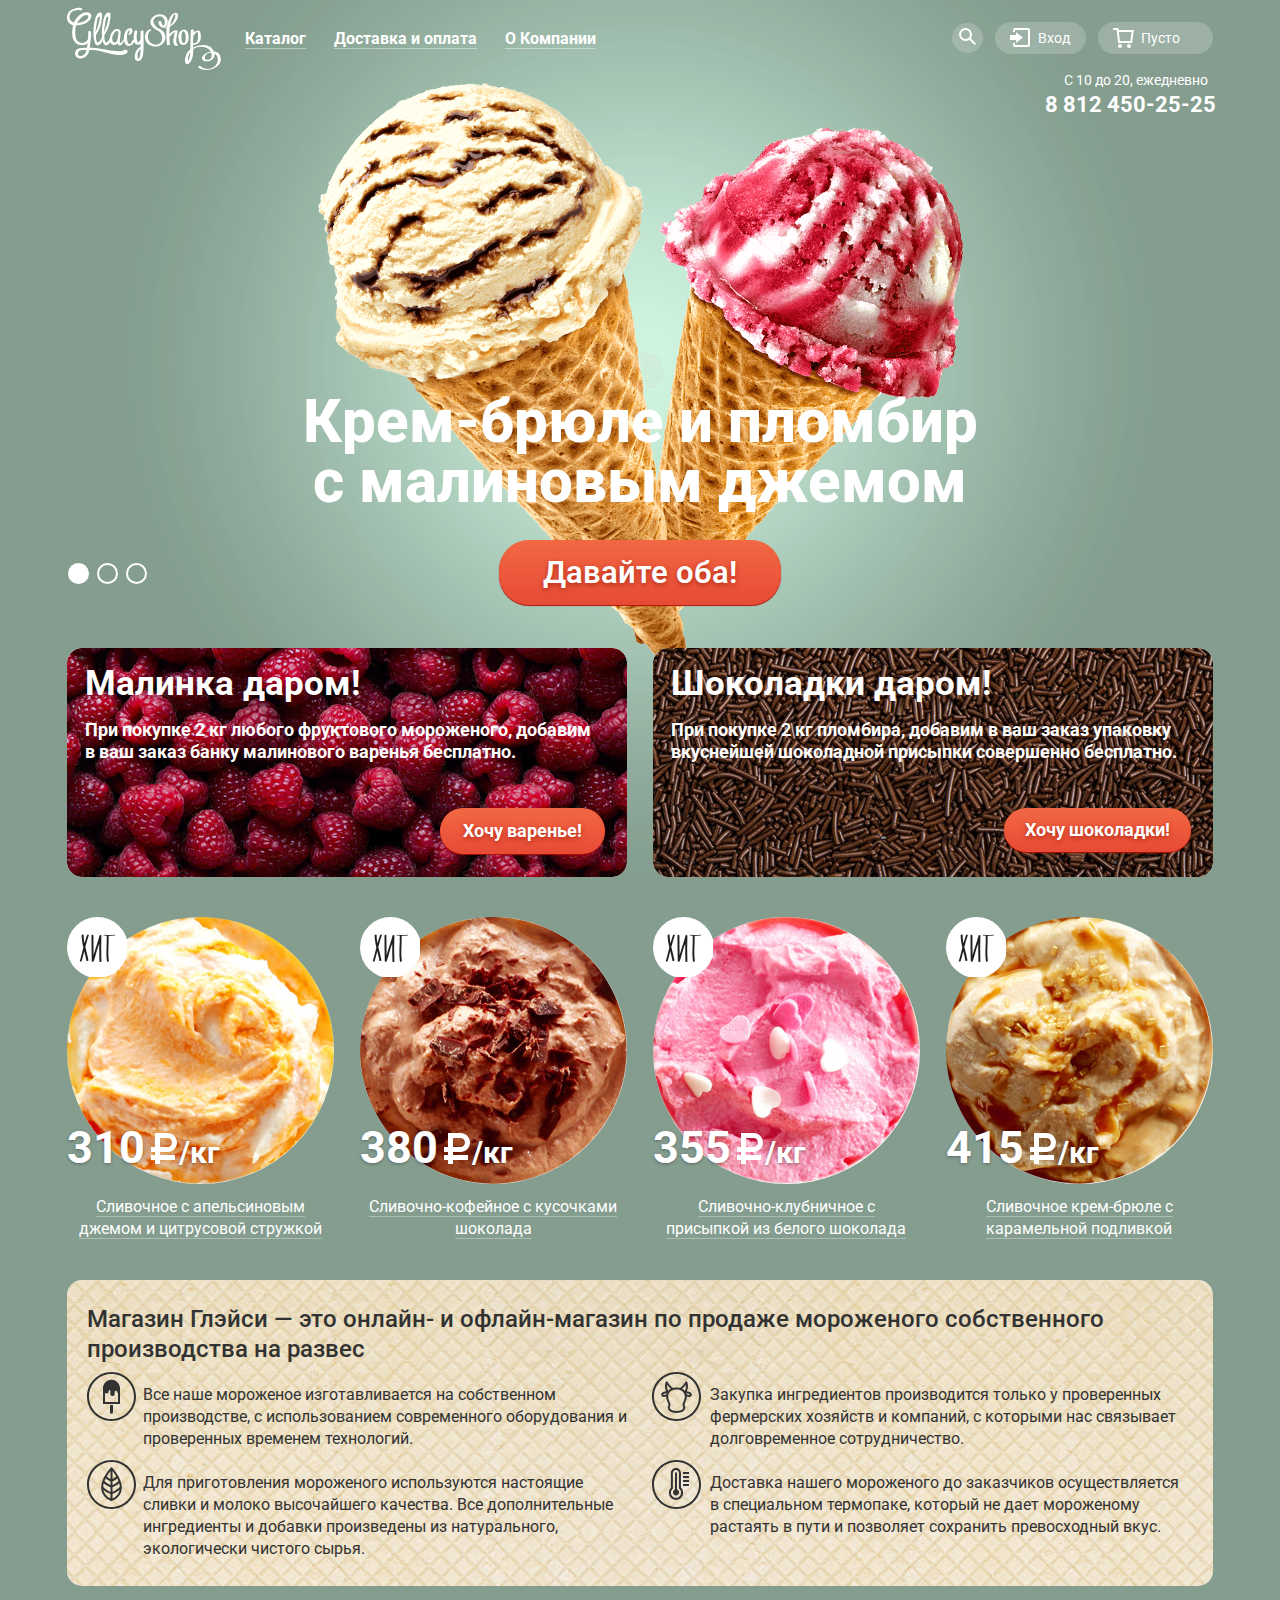
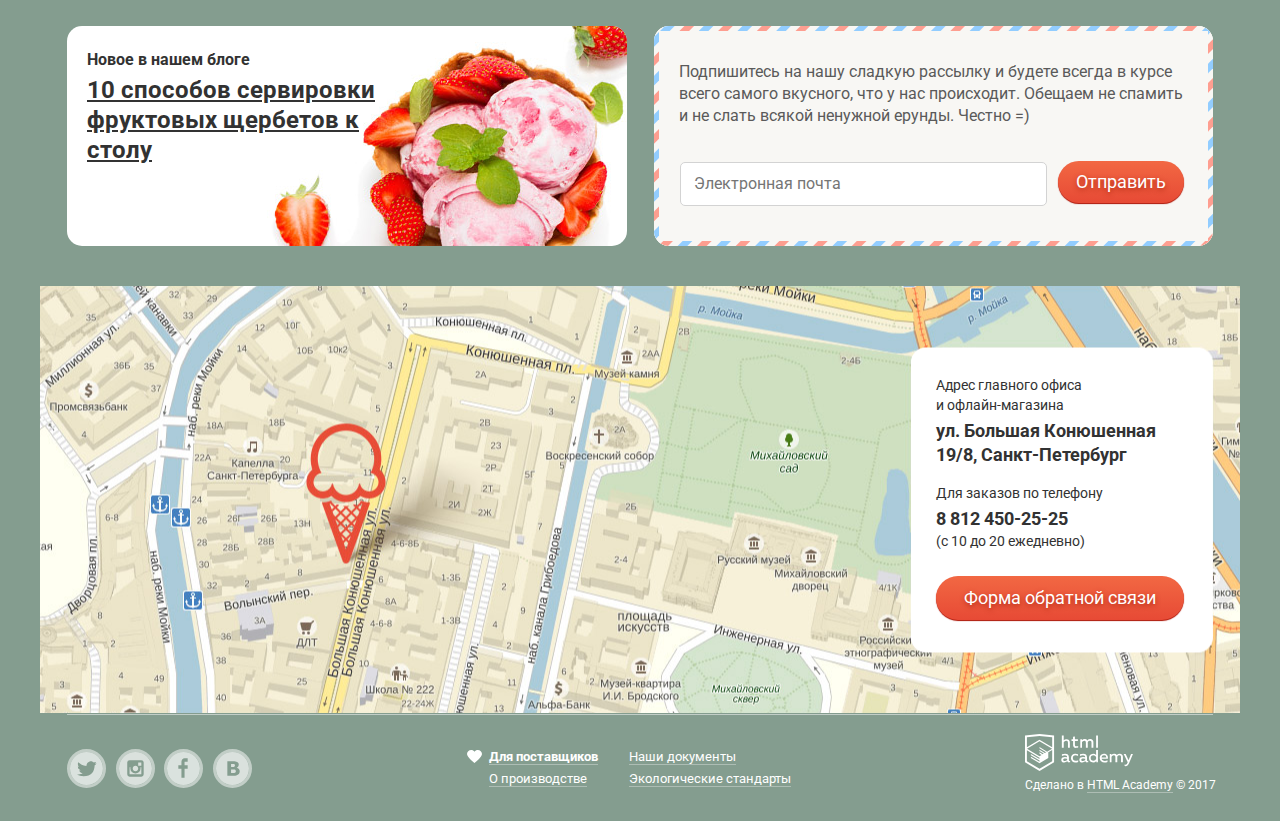
==== commit c69eb3a0: "Правка после предзащиты" ====
--- a/index.html
+++ b/index.html
@@ -5,7 +5,7 @@
     <title>HTML Academy: Глейси</title>
     <link href="https://fonts.googleapis.com/css?family=Roboto:400,500,700&amp;subset=cyrillic" rel="stylesheet">
     <link rel="stylesheet" href="css/normalize.css">
-    <link rel="stylesheet" href="css/style.css">  
+    <link rel="stylesheet" href="css/style.min.css">  
   </head>
   <body>
     <input class="visible-hidden" type="radio" id="product-1" name="toggle" checked>
@@ -14,7 +14,7 @@
     <div class="site-container">
       <header class="navigation-block">
         <nav class="main-navigation">
-          <a class="navigation-block-logo">
+          <a href="https://htmlacademy.ru/intensive/htmlcss" class="navigation-block-logo">
             <img src="img/glassyshop_logo.svg" width="154" height="64" alt="GllacyShop логотип">
           </a>
           <div class="navigation-container">
@@ -28,7 +28,7 @@
                     <p>Новинки</p>
                   </li>
                   <li class="pop-up-item">
-                    <a href="#">Сливочное</a>
+                    <a href="catalog.html">Сливочное</a>
                   </li>
                   <li class="pop-up-item">
                     <a href="#">Щербеты</a>
@@ -93,7 +93,7 @@
                 </ul>
               </li>
               <li class="cart empty-cart">
-                <a class="cart-button" href="#">Корзина</a>
+                <a class="cart-button" href="#">Пусто</a>
               </li>
             </ul>
           </div>
@@ -118,7 +118,7 @@
             </div>
             <ul class="carousel-slide-list">
               <li class="carousel-slide-item slide" id="slide1">
-                <h3 class="carousel-slide-title">Крем-брюле и пломбир с малиновым джемом</h3>
+                <h3 class="carousel-slide-title slide-title">Крем-брюле и пломбир с малиновым джемом</h3>
                 <a class="button slide-button" href="#">Давайте оба!</a>
               </li>
               <li class="carousel-slide-item slide" id="slide2">
@@ -235,10 +235,8 @@
           <h2 class="visible-hidden">Как нас найти</h2>
           <iframe src="https://www.google.com/maps/embed?pb=!1m18!1m12!1m3!1d1998.598942412403!2d30.320894616187918!3d59.938796869047835!2m3!1f0!2f0!3f0!3m2!1i1024!2i768!4f13.1!3m3!1m2!1s0x4696310fca5ba729%3A0xea9c53d4493c879f!2z0JHQvtC70YzRiNCw0Y8g0JrQvtC90Y7RiNC10L3QvdCw0Y8g0YPQuy4sIDE5LCDQodCw0L3QutGCLdCf0LXRgtC10YDQsdGD0YDQsywgMTkxMTg2!5e0!3m2!1sru!2sru!4v1511716025084" width="1200" height="430" style="border:0" allowfullscreen></iframe>
           <div class='map-legend'>
-            <p class="map-legend-address">
-              Адрес главного офиса <br> и офлайн-магазина
-              <strong>ул. Большая Конюшенная 19/8, Санкт-Петербург</strong>
-            </p>
+            <p class="map-legend-address map-legend-mini">Адрес главного офиса и офлайн-магазина</p>
+            <p class="map-legend-address"><strong>ул. Большая Конюшенная 19/8, Санкт-Петербург</strong></p>
             <p class="map-legend-contacts">
               Для заказов по телефону
               <strong>8 812 450-25-25</strong>
@@ -313,5 +311,6 @@
         <button class="modal-close" type="button">Закрыть</button>
       </section>
     </div>
+    <script src="js/script.min.js"></script>
   </body>
 </html>
--- a/css/style.min.css
+++ b/css/style.min.css
@@ -0,0 +1 @@
+.main-navigation,.navigation-container{display:-webkit-box;display:-ms-flexbox}.last-cart-item .cart-item-title,.navigation-block-logo{-ms-flex-item-align:end;align-self:flex-end}.customer-menu,.find-field,.main-nav,.pop-up-menu{list-style:none}.button,.carousel-slide,.description,.fast-view,.main-contacts{text-align:center}body{margin:0;padding:0;font-family:Roboto,Arial,sans-serif;font-size:16px;line-height:22px;color:#fff}a{text-decoration:none}.visible-hidden{position:absolute;width:1px;height:1px;margin:-1px;border:0;padding:0;clip:rect(0 0 0 0);overflow:hidden}.site-container{background-color:#849d8f;background-repeat:no-repeat;background-position:center top;-webkit-transition:background-image .5s ease,background-color .5s ease;-o-transition:background-image .5s ease,background-color .5s ease;transition:background-image .5s ease,background-color .5s ease}.cart-button::before,.enter-menu-button::before,.full-cart .cart-button::before{background-repeat:no-repeat;background-position:0 0}.catalog-page{background-image:-webkit-gradient(linear,left top,left bottom,color-stop(1%,#9cb0a5),color-stop(40%,#849d8f));background-image:-webkit-linear-gradient(top,#9cb0a5 1%,#849d8f 40%);background-image:-o-linear-gradient(top,#9cb0a5 1%,#849d8f 40%);background-image:linear-gradient(to bottom,#9cb0a5 1%,#849d8f 40%)}.site-container::after,.site-container::before{content:"";visibility:hidden}.site-container::before{background-image:url(../img/ice_cream_slide2.png)}.site-container::after{background-image:url(../img/ice_cream_slide3.png)}.navigation-block{width:1200px;min-width:940px;margin:0 auto}.main-navigation{display:flex;height:77px;font-size:16px;line-height:18px}.navigation-block-logo{margin-right:10px;margin-left:27px;margin-bottom:2px;width:180px}.navigation-container{width:100%;margin-bottom:6px;display:flex;-webkit-box-pack:justify;-ms-flex-pack:justify;justify-content:space-between}.catalog-navigation{margin-bottom:4px}.main-nav{margin:0 0 -3px;padding:0;width:385px;display:-webkit-box;display:-ms-flexbox;display:flex;-webkit-box-align:center;-ms-flex-align:center;align-items:center}.main-nav-item{padding-top:16px;padding-bottom:12px}.navigation-label{border-bottom:1px solid rgba(255,255,255,.4)}.main-nav-item>a{padding:7px 14px;color:#fff;font-weight:700}.main-nav-item>.active{background-color:#d07058;border-radius:15px}.active span{border-bottom:none}.main-nav-item>a:focus,.main-nav-item>a:hover{border:none;border-radius:20px;color:#333;background-color:#f7f6f3}.main-nav-item>a:active{background-color:rgba(234,234,234,1);-webkit-box-shadow:inset 0 2px 1px 0 #696969;box-shadow:inset 0 2px 1px 0 #696969}.catalog-item{position:relative}.catalog-item:hover .pop-up-menu{display:block}.pop-up-menu{position:absolute;top:45px;left:-6px;z-index:1;display:none;min-width:143px;margin:0;padding:0;border-radius:5px;background-color:#f8f7f4}.pop-up-menu a,.pop-up-menu p{display:block;color:#323232;font-size:14px;line-height:16px}.pop-up-menu p{margin:0;padding:10px 0 12px 19px;font-weight:700;border-bottom:1px solid #d1d0ce}.pop-up-menu a{padding:9px 0 6px 19px;font-weight:400;border:none}.pop-up-item .active{color:#fff;background-color:#d07058}.pop-up-item a:focus,.pop-up-item a:hover{background-color:rgba(208,112,88,.2)}.pop-up-item a:active{background-color:rgba(208,112,88,.5)}.pop-up-menu li:last-child{margin-bottom:8px}.customer-menu{display:-webkit-box;display:-ms-flexbox;display:flex;-ms-flex-wrap:wrap;flex-wrap:wrap;-webkit-box-align:center;-ms-flex-align:center;align-items:center;margin:0;padding:0;width:310px}.customer-menu li:not(:last-child){margin-right:12px}.customer-menu>li:first-child{margin-left:22px}.cart-button,.enter-menu-button,.find-button{padding:8px 35px;border-radius:20px;font-size:14px;line-height:16px;color:#fff;background-color:rgba(255,255,255,.2)}.cart-button:focus,.cart-button:hover,.enter-menu-button:focus,.enter-menu-button:hover,.find-button:focus,.find-button:hover{color:#323232;background-color:rgba(255,255,255,1)}.find-menu{position:relative;margin-bottom:3px;padding-top:16px;padding-bottom:12px}.find-menu a{padding:7px;border-radius:50%}.find-menu svg{position:relative;top:2px}.find-button{width:33px;height:33px}.find-menu:hover .find-field{display:block}.find-field{position:absolute;right:0;top:47px;display:none;margin:0;padding:20px 15px;border-radius:5px;background-color:#f8f7f4}.find-field input{width:300px;padding:9px;border:1px solid #d3d3d3;border-radius:5px;font:inherit;background-color:#fff;color:#323232}.find-field input:-moz-placeholder,.find-field input:-ms-input-placeholder,.find-field input::-moz-placeholder,.find-field input::-webkit-input-placeholder{color:#999}.find-field input:hover{padding:8px;border:2px solid rgba(154,154,154,.52);color:#323232}.find-field input:focus{padding:8px;border:2px solid rgba(46,136,228,.52);color:#323232}.find-button:focus path,.find-button:hover path{fill:#000}.enter-menu{position:relative;padding-top:16px;padding-bottom:12px}.enter-menu-button{padding-right:16px}.cart-button,.enter-menu-button{position:relative;padding-left:43px}.cart-button{padding-right:15px}.cart-button::before,.enter-menu-button::before{content:"";position:absolute;top:6px;left:15px;width:21px;height:21px}.cart-content,.enter-menu-form{top:45px;z-index:1;list-style:none}.enter-menu-button::before{background-image:url(../img/icon_enter.svg)}.cart-button::before{background-image:url(../img/icon_cart_empty.svg)}.empty-cart .cart-button{padding-right:33px}.full-cart .cart-button::before{padding-top:16px;padding-bottom:12px;background-image:url(../img/icon_cart_full.svg)}.enter-menu-button:focus::before,.enter-menu-button:hover::before{background-image:url(../img/icon_enter_black.svg)}.cart-button:focus::before,.cart-button:hover::before{background-image:url(../img/icon_cart_black.svg)}.full-cart>a{color:#323232;background-color:rgba(255,255,255,1)}.full-cart a:focus::before,.full-cart a:hover::before{background-image:url(../img/icon_cart_full.svg)}.enter-menu:hover .enter-menu-form{display:block}.enter-menu-form{position:absolute;right:-3px;display:none;margin:0;padding:20px;border-radius:5px;background:#f8f7f4}.enter-menu-item{margin:0 0 20px;padding:0}.enter-menu-form input{width:212px;padding:12px;font:inherit;color:#323232;background-color:#fff;border:1px solid #d3d3d3;border-radius:5px}.enter-menu-form input:-moz-placeholder,.enter-menu-form input:-ms-input-placeholder,.enter-menu-form input::-moz-placeholder,.enter-menu-form input::-webkit-input-placeholder{color:#999}.enter-menu-form input:focus{border:2px solid rgba(46,136,228,.52);padding:11px;color:#323232}.enter-menu-form input:hover{border:2px solid rgba(154,154,154,.52);padding:11px;color:#323232}.enter-menu-form-forgot,.enter-menu-form-sin-up{display:block;font-size:13px;line-height:24px;color:#323232;text-decoration:underline;background:0 0}.special-chocolate-chips,.special-rasberry{background-position:50% 50%;background-repeat:no-repeat;background-size:cover}.enter-menu-form-forgot:focus,.enter-menu-form-forgot:hover,.enter-menu-form-sin-up:active,.enter-menu-form-sin-up:focus .enter-menu-form-forgot:active,.enter-menu-form-sin-up:hover{color:#ffbc9e}.user-links-container{display:-webkit-box;display:-ms-flexbox;display:flex;-webkit-box-orient:horizontal;-webkit-box-direction:reverse;-ms-flex-direction:row-reverse;flex-direction:row-reverse;-webkit-box-pack:justify;-ms-flex-pack:justify;justify-content:space-between;-webkit-box-align:start;-ms-flex-align:start;align-items:flex-start}.cart-content>li,.catalog-card,.feedback,.footer-documents,.special>div{-webkit-box-orient:vertical;-webkit-box-direction:normal}.user-links{margin:0 0 0 17px}.button.enter-menu{padding:10px 23px;border-radius:20px;font-size:18px;line-height:24px;font-weight:700}.cart-content,.cart-item{font-size:13px;color:#323232}.cart{padding-top:16px;padding-bottom:12px}.full-cart{position:relative}.full-cart:hover .cart-content{display:block}.cart-content{position:absolute;right:0;display:none;margin:0;padding:10px 15px;width:510px;border-radius:5px;line-height:16px;background-color:#f8f7f4}.cart-content>li,.cart-item{display:-webkit-box;display:-ms-flexbox}.cart-content>li{display:flex;-ms-flex-direction:column;flex-direction:column}.cart-table{margin:0;padding:0;width:520px;min-height:107px;list-style:none}.cart-item{position:relative;min-height:51px;line-height:16px;display:flex;-webkit-box-align:center;-ms-flex-align:center;align-items:center}.cart-item a{display:-webkit-box;display:-ms-flexbox;display:flex;color:#323232}.last-cart-item{padding-bottom:17px;border-bottom:1px solid #cacac7}.delete-cart-item{position:absolute;left:-2px;top:25px;width:9px;height:9px;font-size:0;background-color:transparent;border:0;cursor:pointer}.delete-cart-item::after,.delete-cart-item::before{content:"";position:absolute;top:0;left:0;width:14px;height:1px;background-color:#231f20}.delete-cart-item::before{-webkit-transform:rotate(45deg);-ms-transform:rotate(45deg);transform:rotate(45deg)}.delete-cart-item::after{-webkit-transform:rotate(-45deg);-ms-transform:rotate(-45deg);transform:rotate(-45deg)}.cart-item-img{margin-right:14px;margin-left:25px}.cart-item-title{display:block;width:217px}.cart-item-cost,.cart-item-title{margin-right:30px}.cart-item-cost b{font-size:13px;line-height:16px;color:#999;font-weight:500}.cart-cost{min-height:47px}.cart-cost span{margin-right:14px;margin-left:auto;font-size:15px;line-height:18px;color:#323232;font-weight:700}.cart-order-button{-ms-flex-item-align:end;align-self:flex-end;padding:10px 15px;margin-bottom:10px;font-size:18px;line-height:24px;font-weight:700}.container{-webkit-box-sizing:border-box;box-sizing:border-box;width:1200px;min-width:940px;margin:0 auto;padding:0 27px}.container h1{margin-top:2px;margin-bottom:25px;padding:0;font-size:35px;line-height:41px}.work-time{margin-top:-8px;margin-bottom:30px}.user-info{display:-webkit-box;display:-ms-flexbox;display:flex;-webkit-box-align:center;-ms-flex-align:center;align-items:center;-webkit-box-pack:justify;-ms-flex-pack:justify;justify-content:space-between;margin:0;padding:0;font-size:14px;line-height:14px}.main-contacts a{font-size:22px;line-height:24px;font-weight:700;color:#fff}.contact-info a:active,.contact-info a:focus,.contact-info a:hover,.user-info a:active,.user-info a:focus,.user-info a:hover{color:#ffbc9e}.no-breadcrumbs{-webkit-box-pack:end;-ms-flex-pack:end;justify-content:flex-end}.no-breadcrumbs .main-contacts{padding-top:4px}.has-breadcrumbs .main-contacts{margin-top:-3px;margin-right:-25px}.main-contacts p{margin:0;padding:0}.main-contacts p:first-of-type{margin-bottom:6px;padding-left:10px}.carousel-slide{width:1105px;margin:0 auto;padding:275px 20px 0;position:relative;color:#fff}.carousel-slide-list{margin:0;padding:0;list-style:none}.slide-title{width:700px;margin:0 auto 28px;font-size:60px;line-height:60px;font-weight:800}.carousel-slide-controls{position:absolute;bottom:20px;left:0;z-index:20;font-size:0}.carousel-slide-controls label{display:inline-block;width:17px;height:17px;margin-right:8px;vertical-align:top;background-color:transparent;border:2px solid #fff;border-radius:50%;cursor:pointer}.slide{display:none}.carousel-slide-controls label:hover{background-color:rgba(255,255,255,.4)}#product-1:checked~.site-container #slide1,#product-2:checked~.site-container #slide2,#product-3:checked~.site-container #slide3{display:block}#product-1:checked~.site-container label[for=product-1],#product-2:checked~.site-container label[for=product-2],#product-3:checked~.site-container label[for=product-3]{background-color:#fff}#product-1:checked~.site-container{background-color:#849d8f;background-image:url(../img/ice_cream_slide1.png)}#product-2:checked~.site-container{background-color:#8996a6;background-image:url(../img/ice_cream_slide2.png)}#product-3:checked~.site-container{background-color:#9d8b84;background-image:url(../img/ice_cream_slide3.png)}.slide-button{padding:12px 44px;font-weight:600;font-size:31px;line-height:41px}.button{display:inline-block;color:#fff;vertical-align:top;text-decoration:none;text-shadow:0 2px 5px rgba(160,32,11,.76);background-color:#f26843;background-image:-webkit-gradient(linear,left top,left bottom,from(#f26843),to(#e74a35));background-image:-webkit-linear-gradient(top,#f26843 0,#e74a35 100%);background-image:-o-linear-gradient(top,#f26843 0,#e74a35 100%);background-image:linear-gradient(to bottom,#f26843 0,#e74a35 100%);border-radius:30px;-webkit-box-shadow:0 1px 1px rgba(172,16,0,1);box-shadow:0 1px 1px rgba(172,16,0,1);border:none;cursor:pointer}.special,.special>div{display:-webkit-box;display:-ms-flexbox}.price,.weight{text-shadow:0 1px 3px rgba(49,50,53,.5)}.button:focus,.button:hover{background-color:#ed705e;background-image:-webkit-gradient(linear,left top,right top,from(#ed705e),to(#f58669));background-image:-o-linear-gradient(left,#ed705e 0,#f58669 100%);background-image:linear-gradient(90deg,#ed705e 0,#f58669 100%);background-image:-webkit-linear-gradient(90deg,#ed705e 0,#f58669 100%);background-image:-ms-linear-gradient(90deg,#ed705e 0,#f58669 100%);-webkit-box-shadow:0 2px 0 0 rgba(172,16,0,1);box-shadow:0 2px 0 0 rgba(172,16,0,1)}.button:active{background-color:#e74a35;background-image:-webkit-linear-gradient(90deg,#e74a35 0,#f26843 100%);background-image:-ms-linear-gradient(90deg,#e74a35 0,#f26843 100%);-webkit-box-shadow:inset 0 2px 2px 0 rgba(148,39,24,1);box-shadow:inset 0 2px 2px 0 rgba(148,39,24,1)}.special{padding:13px 0 0;display:flex;-webkit-box-pack:justify;-ms-flex-pack:justify;justify-content:space-between;font-weight:700}.special>div{display:flex;-ms-flex-direction:column;flex-direction:column;width:560px;min-height:206px;padding-bottom:23px;border-radius:15px;font-size:18px;line-height:22px;color:#fff}.feedback-submit,.special .button{-ms-flex-item-align:end;align-self:flex-end}.special p{margin:0;padding:15px 25px 0 18px}.offer-lead{padding-top:16px;padding-bottom:13px;font-size:35px;line-height:41px}.special-rasberry{background-color:#b20026;background-image:url(../img/rasberry.jpg)}.special-chocolate-chips{background-color:#4d2811;background-image:url(../img/chocolate_chips.jpg)}.advantages,.serving{background-size:auto}.special .button{margin-right:22px;margin-top:45px;padding:12px 23px}.info-stend,.main-footer{-webkit-box-pack:justify}.special .want-chocolate{padding:11px 21px}.products{padding-top:40px;min-height:363px}.description a{color:#fff;border-bottom:1px solid #adbdb4}.description a:active,.description a:focus,.description a:hover{color:#ffbc9e;border-bottom-color:#ffbc9e}.advantages{min-height:256px;margin:0;padding:24px 20px;border-radius:15px;color:#323232;background-color:#f1e8d5;background-image:url(../img/waffle_background.jpg);background-position:top left;background-repeat:repeat}.map,.serving{background-repeat:no-repeat}.advantages-text{margin:0;padding:0;font-size:24px;line-height:30px;font-weight:500}.info-stend{padding:0;margin:40px 0;min-height:220px;display:-webkit-box;display:-ms-flexbox;display:flex;-ms-flex-pack:justify;justify-content:space-between}.distribution,.serving{width:560px;padding-bottom:22px;border-radius:15px}.distribution{width:549px;padding-bottom:22px}.serving{margin-right:auto;color:#323232;background-color:#fff;background-image:url(../img/strawberry_background.jpg);background-position:17% 39%}.serving h3{margin:23px 0 0 20px;font-size:16px;line-height:22px}.more-information{display:block;width:52%;margin-left:20px;margin-top:4px;font-size:24px;line-height:30px;color:#323232;font-weight:700;text-decoration:underline}.main-footer,.map{display:-webkit-box;display:-ms-flexbox}.info-stend a:active,.info-stend a:focus,.info-stend a:hover{color:#e84d37;border-bottom-color:#f9cdc4}.distribution{color:#323232;background-color:#f8f7f4;border:5px solid #fe9e90;-webkit-border-image:url(../img/bg_distribution.svg) 5 round round;-o-border-image:url(../img/bg_distribution.svg) 5 round round;border-image:url(../img/bg_distribution.svg) 5 round round}.distribution p{margin:30px 20px;color:#5a5a5a}.distribution form{margin-left:21px;padding-top:5px}.distribution input[type=email]{font:inherit;color:#323232;background-color:#fff;border:1px solid #d3d3d3;border-radius:5px;padding:10px 13px;width:339px}.distribution input:-moz-placeholder,.distribution input:-ms-input-placeholder,.distribution input::-moz-placeholder,.distribution input::-webkit-input-placeholder{color:#999}.distribution input[type=email]:focus{border:2px solid rgba(46,136,228,.52);padding:9px 12px;color:#323232}.distribution input[type=email]:hover{border:2px solid rgba(154,154,154,.52);padding:9px 12px;color:#323232}.distribution-button{font-size:18px;line-height:24px;padding:9px 18px;margin-left:7px;margin-top:-1px}.map{height:427px;margin:0 -27px 1px;display:flex;-webkit-box-pack:end;-ms-flex-pack:end;justify-content:flex-end;-webkit-box-align:center;-ms-flex-align:center;align-items:center;position:relative;color:#323232;background-color:#c7c6c5;background-image:url(../img/big_map.jpg);background-position:50% 50%;background-size:cover}.map-legend{position:absolute;top:62px;right:28px;width:252px;padding-top:27px;padding-left:25px;padding-right:24px;border-radius:15px;font-size:14px;line-height:20px;background-color:#fff}.left li:first-of-type::before,.social::before{content:"";position:absolute;top:10px;background-repeat:no-repeat;background-position:0 0}.map-legend-address{margin:0;padding:0}.map-legend-contacts{margin:16px 0 0;padding:0}.map-legend strong{display:block;margin-top:4px;font-size:18px;line-height:24px}.map-legend-mini{font-weight:400;font-size:14px;line-height:20px;color:#323232;width:150px}.feedback-form-button{margin-top:25px;margin-bottom:32px;padding:10px 28px;font-size:18px;line-height:24px}.main-footer{width:1146px;margin:0 auto;padding:28px 0 27px;display:flex;-ms-flex-pack:justify;justify-content:space-between;-webkit-box-align:center;-ms-flex-align:center;align-items:center;border-top:1px solid rgba(255,255,255,.5);font-size:14px;line-height:18px}.footer-about,.footer-social{display:-webkit-box;display:-ms-flexbox;list-style:none}.social-wrapper{width:185px;max-width:185px}.footer-social{margin:0;padding:0;display:flex;-webkit-box-pack:justify;-ms-flex-pack:justify;justify-content:space-between}.footer-about{display:flex;width:345px;margin-top:-10px;font-size:13px;line-height:18px}.footer-documents{margin:0;padding:0;display:-webkit-box;display:-ms-flexbox;display:flex;-ms-flex-direction:column;flex-direction:column;list-style:none}.footer-documents li:first-of-type{margin-top:8px}.footer-documents li:last-of-type{padding-top:4px}.social-button{display:block;width:33px;height:33px;border:3px solid rgba(255,255,255,.5);border-radius:50%}.filter-option,.price-controls,.price-controls label,.select{display:inline-block;vertical-align:top}.social-button:active,.social-button:hover{border:3px solid rgba(255,255,255,.7)}.social-button .icon-path{fill:#fff;opacity:.7}.social-button:focus .icon-path,.social-button:hover .icon-path{opacity:1}.social-button:active .icon-path{fill:#e6ebe9}.copyright,.footer-documents a,.footer-social a{color:#fff}.copyright,.footer-documents a{border-bottom:1px solid #adbdb4}.copyright.active,.copyright:hover,.footer-documents a:active,.footer-documents a:focus .copyright:focus,.footer-documents a:hover{color:#ffbc9e;border-bottom-color:#ffbc9e}.social::before{width:60px;height:60px}a.bold-href{font-weight:700}.left li:first-of-type::before{left:-22px;width:15px;height:15px;background-image:url(../img/icon_heart.svg)}.modal-feedback input:focus,.modal-feedback textarea:focus{border:2px solid #c7c6c5}.feedback-submit{padding:10px 25px}.modal-feedback h2{margin:0 0 25px;padding:0;font-size:24px;line-height:28px;color:#323232}.breadcrumbs-item{position:relative;margin-right:20px;font-size:14px;line-height:16px;color:#fff;border-bottom:1px solid rgba(255,255,255,.2);text-decoration:none}.breadcrumbs-item:not(:last-child):active,.breadcrumbs-item:not(:last-child):hover{color:#ffbc9e;border-bottom:1px solid rgba(249,172,159,.3)}.breadcrumbs-item:not(:last-child)::after{content:">>";position:absolute;top:1px;right:-20px;color:#fff}.breadcrumbs-item-current{border-style:none}.filters{margin-bottom:39px}.filters fieldset{margin:0 15px 0 0;padding:0;border:none}.filters legend{margin-left:15px;margin-bottom:7px;font-size:14px;line-height:16px;color:#fff}.filters input{font-size:16px;line-height:18px;color:#fff}.filters input:-moz-placeholder,.filters input:-ms-input-placeholder,.filters input::-moz-placeholder,.filters input::-webkit-input-placeholder{color:#999}.filters-sorting{padding-right:25px;color:#fff;background-color:transparent;border:none;-webkit-appearance:none;-moz-appearance:none;appearance:none}.filters-sorting:focus,.filters-sorting:hover{color:#323232}.filters-sorting:focus+.icon-down path,.filters-sorting:hover+.icon-down path{fill:#323232}.filters-background{padding:7px 12px;background-color:rgba(255,255,255,.3);border-radius:25px}.select{position:relative;padding:7px 8px 7px 15px}.icon-down{position:absolute;right:12px;top:12px;z-index:1;pointer-events:none;-webkit-box-sizing:border-box;box-sizing:border-box}.price-controls{position:relative}.price-controls label{font-size:14px;line-height:16px;cursor:pointer}.price-controls input{width:55px;margin:0;font-size:14px;line-height:16px;background:0 0;border:none}.max-price,.min-price{width:60px;margin-right:6px;margin-top:-2px}.price-controls::after{content:"";position:absolute;top:45%;left:58%;width:7px;height:2px;background:#fff;-webkit-transform:translate(-50%,-50%);-ms-transform:translate(-50%,-50%);transform:translate(-50%,-50%)}.ranges{position:relative;width:215px}.ranges .filters-background{width:195px;height:20px}.range-controls{position:absolute;bottom:17px;left:17px}.scale{width:175px;height:4px;background:rgba(255,255,255,.3);margin-left:5px}.bar{width:103px;height:4px;background:#fff;margin-left:25px}.range-toggle{position:absolute;top:-8px;width:4px;height:4px;background:#ababab;border:8px solid #fff;border-radius:50%;-webkit-box-shadow:0 2px 1px 0 rgba(0,1,1,.2);box-shadow:0 2px 1px 0 rgba(0,1,1,.2);cursor:pointer}.range-toggle-min{left:17px}.range-toggle-max{right:43px}.range-toggle:hover{width:6px;height:6px;cursor:pointer}.filters-background ul{padding:0;margin:0;list-style:none}.filter-option{padding-left:33px;padding-right:14px}.filter-option label{position:relative;display:block;cursor:pointer;-webkit-user-select:none;-moz-user-select:none;-ms-user-select:none;user-select:none}.checkbox-filter+label::before,.checkbox-filter:checked+label::after,.radio-filter+label::before,.radio-filter:checked+label::after{position:absolute;content:""}.radio-filter+label::before{left:-33px;top:0;width:16px;height:16px;border:3px solid rgba(255,255,255,.7);border-radius:50%}.radio-filter:focus+label::before,.radio-filter:hover+label::before{border-color:rgba(255,255,255,1)}.radio-filter:checked+label::after{top:7px;left:-26px;width:8px;height:8px;background-color:rgba(255,255,255,.7);border-radius:50%}.radio-filter:checked:focus+label::after,.radio-filter:checked:hover+label::after{background-color:rgba(255,255,255,1)}.fillers{margin-right:15px}.fillers .filters-background{padding-right:0}.checklist{padding-right:18px;padding-left:33px}.checklist input,.filter-option input{display:none}.advantages-list,.pagination-list{display:-webkit-box;display:-ms-flexbox;list-style:none}.checkbox-filter+label::before{left:-32px;top:0;width:16px;height:16px;border:2px solid rgba(255,255,255,.7);border-radius:3px}.checkbox-filter:hover+label::before{border-color:rgba(255,255,255,1)}.checkbox-filter:checked+label::after{top:-2px;left:-33px;width:24px;height:24px;background-image:url(../img/checkbox-on.svg);background-repeat:no-repeat;background-position:0 0;opacity:.8}.checkbox-filter:checked:focus+label::after,.checkbox-filter:checked:hover+label::after{opacity:1}.filters-submit{-ms-flex-item-align:end;align-self:flex-end;padding:8px 28px;border:2px solid #fff;border-radius:25px;color:#fff;background-color:rgba(255,255,255,.2);cursor:pointer}.filters-submit:focus,.filters-submit:hover{color:#323232;background-color:rgba(255,255,255,1)}.filters-submit:active{padding:10px 30px;color:#323232;background-color:rgba(234,234,234,1);border:none;-webkit-box-shadow:inset 0 2px 1px 0 #696969;box-shadow:inset 0 2px 1px 0 #696969}.pagination-list{margin:0 -15px 0 0;padding:0 0 31px;height:56px;display:flex;-webkit-box-pack:end;-ms-flex-pack:end;justify-content:flex-end;-webkit-box-align:end;-ms-flex-align:end;align-items:flex-end}.pagination-item a{padding:3px 8px;border-radius:50%;font-size:16px;line-height:18px;color:#fff}.active a{color:#323232;background-color:#fff}.pagination-item a:focus,.pagination-item a:hover{background-color:rgba(255,255,255,.4)}.pagination-item a:active{background-color:rgba(255,255,255,1);color:#323232}.pagination-item{margin-right:5px}.pagination-item:last-of-type{margin-left:4px}.prev_page svg{-webkit-transform:rotate(180deg);-ms-transform:rotate(180deg);transform:rotate(180deg)}.disabled:focus,.disabled:hover{background:0 0}.advantages-list li::before,.value::after{background-repeat:no-repeat;background-position:0 0}.advantages-list{margin:0;padding:0;display:flex;-ms-flex-wrap:wrap;flex-wrap:wrap;-ms-flex-pack:distribute;justify-content:space-around}.advantages-list li{position:relative;width:50%;margin-bottom:2px}.advantages-list p{margin:20px 0 0;padding-left:56px;padding-right:10px}.advantage-farm p,.advantage-thermo p{padding-left:70px}.advantages-list li::before{content:"";position:absolute;top:8px;left:0;width:60px;height:60px}.advantages-list .advantage-ice-cream::before{background-image:url(../img/icon_ice_cream.svg)}.advantages-list .advantage-farm::before{left:12px;background-image:url(../img/icon_cow.svg)}.advantages-list .advantage-ingredient::before{background-image:url(../img/icon_leath.svg)}.advantages-list .advantage-thermo::before{left:12px;background-image:url(../img/icon_temperature.svg)}.left{position:relative;margin-left:23px;margin-right:31px}.footer-copyright{width:215px;margin-right:-27px;margin-top:-10px}.footer-copyright p{margin:0;padding:0;font-size:12px;line-height:18px}.main-contacts{width:215px;height:100%;margin-right:-25px}.filters-first-row,.filters-second-row{display:-webkit-box;display:-ms-flexbox;display:flex}.filters-first-row{margin-bottom:15px}.sort{margin-right:17px}.ranges .legend{margin-left:11px;margin-bottom:5px}.ranges .filters-background{padding:8px 12px}.fat-level .legend{margin-left:14px}.fat-level .filters-background{padding-right:0}.catalog{display:-webkit-box;display:-ms-flexbox;display:flex;-ms-flex-wrap:wrap;flex-wrap:wrap;-webkit-box-pack:justify;-ms-flex-pack:justify;justify-content:space-between;margin:0;padding:0;list-style:none}.catalog-preview-list{margin-bottom:12px}.catalog-card{position:relative;width:267px;min-height:324px;margin-bottom:38px;display:-webkit-box;display:-ms-flexbox;display:flex;-webkit-box-pack:end;-ms-flex-pack:end;justify-content:flex-end;-ms-flex-direction:column;flex-direction:column}.best-offers::before,.fast-view,.price,.value::after{position:absolute}.catalog-preview{width:267px;height:267px;margin-bottom:14px;border-radius:50%;z-index:9}.catalog-preview-list .catalog-preview{margin-bottom:12px}.price,.value{margin:0;font-size:45px;line-height:45px;font-weight:700}.price{bottom:66px;z-index:9}.value{padding-right:35px}.value::after{content:url(../img/ruble.svg);top:4px;right:40px;width:31px;height:36px}.weight{margin-left:-12px;font-size:30px;line-height:45px}.description{margin:0;min-height:45px;padding-left:6px;padding-right:7px;z-index:9}.fast-view{bottom:-55px;left:30px;display:none;padding:10px 20px;font-size:18px;line-height:24px;font-weight:700;color:#fff;cursor:pointer}.catalog-card::after{position:absolute;content:"";left:-13px;top:-8px;width:293px;height:405px;border-radius:5px}.best-offers::before{content:"";top:0;z-index:15;width:60px;height:60px;background-image:url(../img/hit.svg);background-position:0 0}.catalog-card:focus>.fast-view,.catalog-card:hover>.fast-view{display:block;z-index:10}.catalog-card:focus::after,.catalog-card:hover::after{background-color:rgba(248,247,244,.2);-webkit-box-shadow:0 20px 20px 0 rgba(0,0,0,.4);box-shadow:0 20px 20px 0 rgba(0,0,0,.4);z-index:7}.catalog-card:focus,.catalog-card:hover{z-index:10}.modal{position:fixed;display:none;color:#323232;background-color:#f8f7f4}.modal-feedback{top:340px;left:50%;margin-left:-235px;width:425px;padding:25px;border-radius:15px}.modal-close{position:absolute;top:20px;right:20px;width:18px;height:20px;font-size:0;background-color:transparent;border:0;cursor:pointer}.modal-close::after,.modal-close::before{content:"";position:absolute;top:8px;width:18px;height:3px;background-color:#231f20}.modal-close::before{-webkit-transform:rotate(45deg);-ms-transform:rotate(45deg);transform:rotate(45deg)}.modal-close::after{-webkit-transform:rotate(-45deg);-ms-transform:rotate(-45deg);transform:rotate(-45deg)}.feedback{display:-webkit-box;display:-ms-flexbox;display:flex;-ms-flex-direction:column;flex-direction:column}.feedback-item{margin:0 0 20px;padding:0}.modal-feedback input,.modal-feedback textarea{padding:9px;font:inherit;color:#323232;background-color:#fff;border:1px solid #d3d3d3;border-radius:5px}.modal-feedback input:-moz-placeholder,.modal-feedback input:-ms-input-placeholder,.modal-feedback input::-moz-placeholder,.modal-feedback input::-webkit-input-placeholder{color:#999}.modal-feedback textarea:-moz-placeholder,.modal-feedback textarea:-ms-input-placeholder,.modal-feedback textarea::-moz-placeholder,.modal-feedback textarea::-webkit-input-placeholder{color:#999}.modal-feedback input:focus,.modal-feedback textarea:focus{border:2px solid rgba(46,136,228,.52);padding:8px;color:#323232}.modal-feedback input:hover,.modal-feedback textarea:hover{border:2px solid rgba(154,154,154,.52);padding:8px;color:#323232}.modal-feedback input[type=email],.modal-feedback input[type=text]{width:265px}.modal-feedback textarea{margin-bottom:25px;width:406px;resize:none}.button.feedback-submit{-ms-flex-item-align:end;align-self:flex-end;padding:10px 25px}.modal-mask{position:fixed;top:0;left:0;z-index:30;display:none;width:100%;height:100%;background-color:rgba(0,0,0,.4)}.show-modal,.visible{display:block}.show-modal{-webkit-animation:bounce .6s;animation:bounce .6s}.error-modal{-webkit-animation:shake .6s;animation:shake .6s}@-webkit-keyframes bounce{0%{-webkit-transform:translateY(-2000px);transform:translateY(-2000px)}70%{-webkit-transform:translateY(30px);transform:translateY(30px)}90%{-webkit-transform:translateY(-10px);transform:translateY(-10px)}100%{-webkit-transform:translateY(0);transform:translateY(0)}}@keyframes bounce{0%{-webkit-transform:translateY(-2000px);transform:translateY(-2000px)}70%{-webkit-transform:translateY(30px);transform:translateY(30px)}90%{-webkit-transform:translateY(-10px);transform:translateY(-10px)}100%{-webkit-transform:translateY(0);transform:translateY(0)}}@-webkit-keyframes shake{0%,100%{-webkit-transform:translateX(0);transform:translateX(0)}10%,30%,50%,70%,90%{-webkit-transform:translateX(-10px);transform:translateX(-10px)}20%,40%,60%,80%{-webkit-transform:translateX(10px);transform:translateX(10px)}}@keyframes shake{0%,100%{-webkit-transform:translateX(0);transform:translateX(0)}10%,30%,50%,70%,90%{-webkit-transform:translateX(-10px);transform:translateX(-10px)}20%,40%,60%,80%{-webkit-transform:translateX(10px);transform:translateX(10px)}}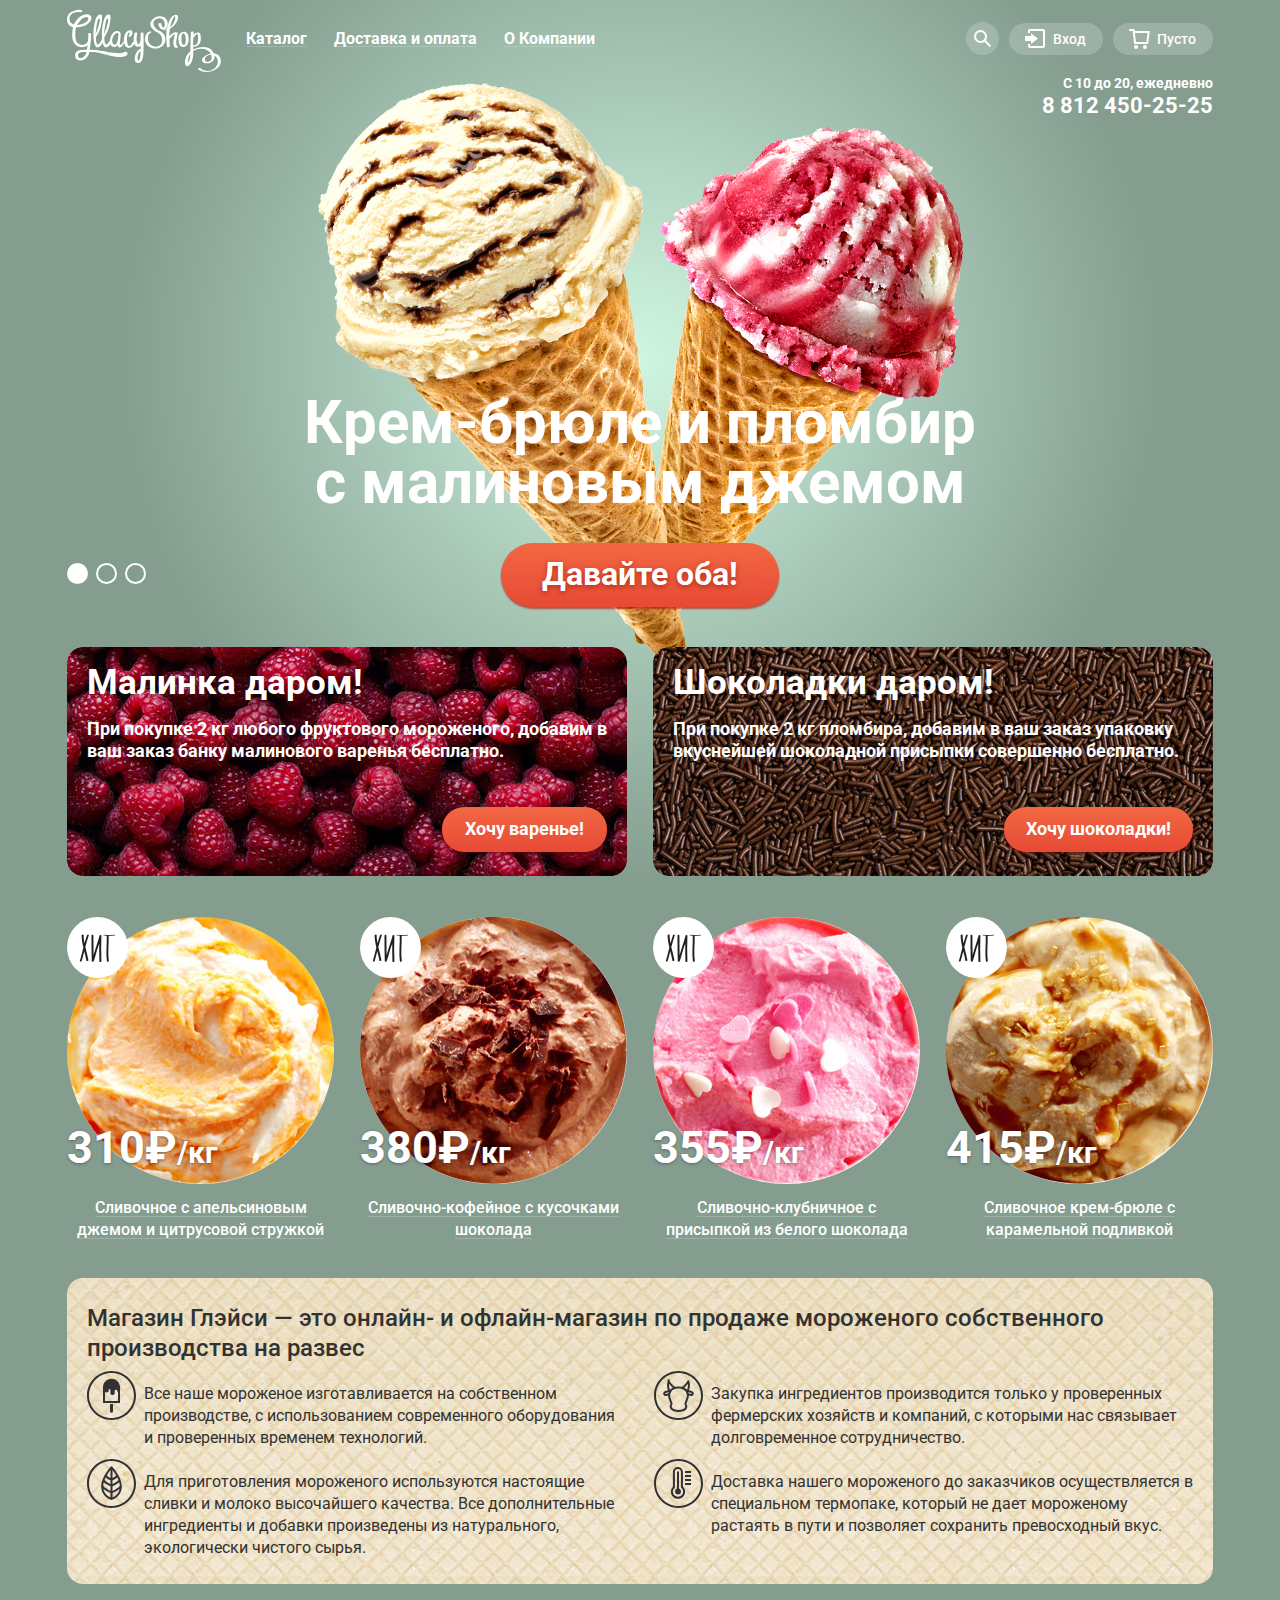
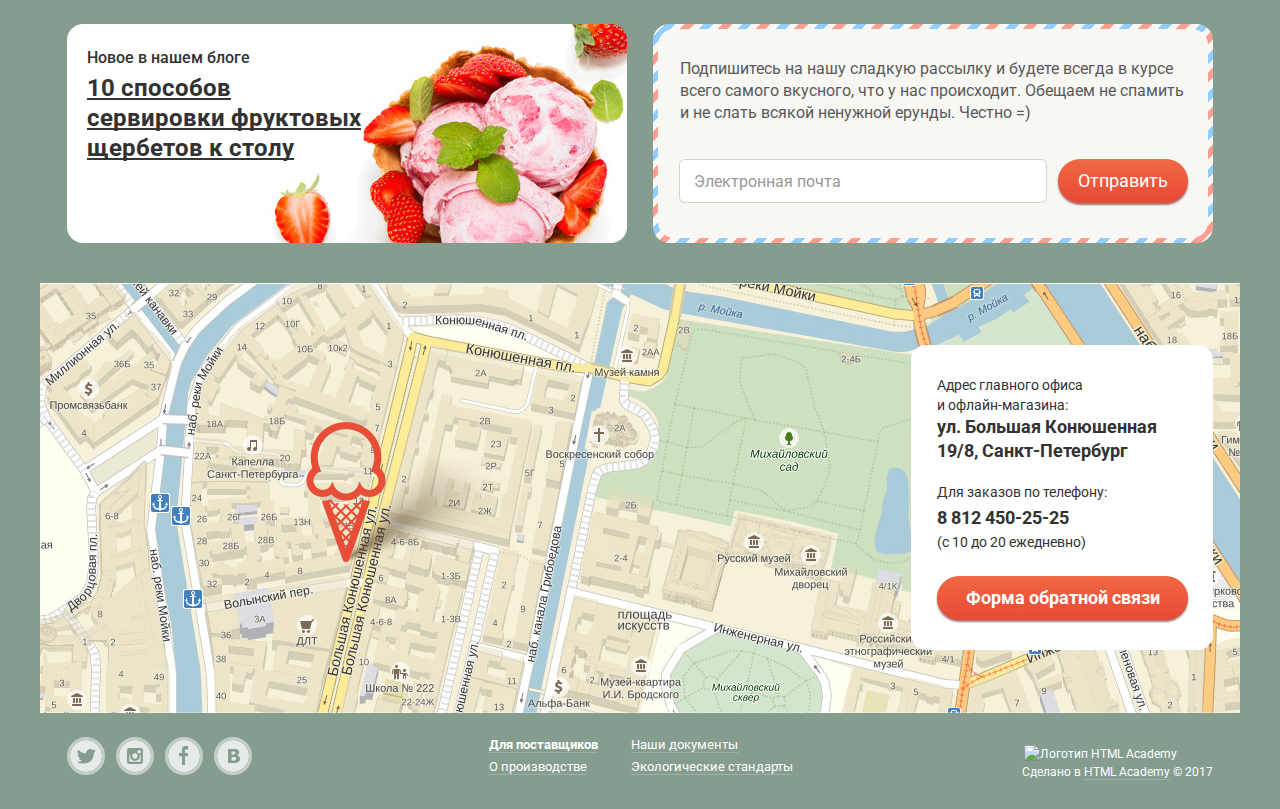
==== commit 1bfb8b88: "Правка после защиты" ====
--- a/index.html
+++ b/index.html
@@ -2,315 +2,312 @@
 <html lang="ru">
   <head>
     <meta charset="utf-8">
+    <meta name="format-detection" content="telephone=no">
     <title>HTML Academy: Глейси</title>
     <link href="https://fonts.googleapis.com/css?family=Roboto:400,500,700&amp;subset=cyrillic" rel="stylesheet">
     <link rel="stylesheet" href="css/normalize.css">
-    <link rel="stylesheet" href="css/style.min.css">  
+    <link rel="stylesheet" href="css/style.css">  
   </head>
   <body>
-    <input class="visible-hidden" type="radio" id="product-1" name="toggle" checked>
-    <input class="visible-hidden" type="radio" id="product-2" name="toggle">
-    <input class="visible-hidden" type="radio" id="product-3" name="toggle">
-    <div class="site-container">
-      <header class="navigation-block">
-        <nav class="main-navigation">
-          <a href="https://htmlacademy.ru/intensive/htmlcss" class="navigation-block-logo">
-            <img src="img/glassyshop_logo.svg" width="154" height="64" alt="GllacyShop логотип">
-          </a>
-          <div class="navigation-container">
-            <ul class="main-nav">
-              <li class="main-nav-item catalog-item">
-                <a href="catalog.html">
-                  <span class="navigation-label">Каталог</span>
-                </a>
-                <ul class="pop-up-menu">
-                  <li class="pop-up-item">
-                    <p>Новинки</p>
-                  </li>
-                  <li class="pop-up-item">
-                    <a href="catalog.html">Сливочное</a>
-                  </li>
-                  <li class="pop-up-item">
-                    <a href="#">Щербеты</a>
-                  </li>
-                  <li class="pop-up-item">
-                    <a href="#">Фруктовый лед</a>
-                  </li>
-                  <li class="pop-up-item">
-                    <a href="#">Мелорин</a>
-                  </li>
-                </ul>
-              </li>
-              <li class="main-nav-item">
-                <a href="delivery.html">
-                  <span class="navigation-label">Доставка и оплата</span>
-                </a>
-              </li>
-              <li class="main-nav-item">
-                <a href="#">
-                  <span class="navigation-label">О Компании</span>
-                </a>
+  <input class="visually-hidden" type="radio" id="product-1" name="toggle"  checked>
+    <input class="visually-hidden" type="radio" id="product-2" name="toggle">
+    <input class="visually-hidden" type="radio" id="product-3" name="toggle">
+  <div class="site-wrapper">
+    <header class="main-header container">
+      <nav class="main-navigation">
+        <a class="main-header-logo">
+          <img src="img/glassyshop_logo.svg" width="154" height="64" alt="Логотип магазина Глейси">
+        </a>
+        <ul class="site-navigation">
+          <li class="site-navigation-item">
+            <a href="#">Каталог</a>
+            <ul class="catalog-submenu">
+              <li class="new-product">
+                <a href="catalog.html">Новинки</a>
+              </li>
+              <li>
+                <a href="#">Сливочное</a>
+              </li>
+              <li>
+                <a href="#">Щербеты</a>
+              </li>
+              <li>
+                <a href="#">Фруктовый лед</a>
+              </li>
+              <li>
+                <a href="#">Мелорин</a>
               </li>
             </ul>
-            <ul class="customer-menu">
-              <li class="find-menu">
-                <a class="find-button" href="#">
-                  <span class="visible-hidden">Найти</span>
-                  <svg xmlns="http://www.w3.org/2000/svg" xmlns:xlink="http://www.w3.org/1999/xlink" width="17" height="17" viewBox="0 0 17 17"><path fill="#FFF" d="M16.958 15.527L11.75 10.32A6.455 6.455 0 0 0 13 6.5 6.5 6.5 0 1 0 6.5 13a6.465 6.465 0 0 0 3.839-1.263l5.205 5.204 1.414-1.414zM6.5 11C4.019 11 2 8.981 2 6.5S4.019 2 6.5 2 11 4.019 11 6.5 8.981 11 6.5 11z"/></svg>
-                </a>
-                <ul class="find-field">
-                  <li>
-                    <h2 class="visible-hidden">Поиск</h2>
-                    <form name="find" action="/echo" method="post" >
-                      <input type="text" name="find" placeholder="Что ищем?" aria-label="Поиск по сайту">
-                    </form>
-                  </li>
-                </ul>
-              </li>
-              <li class="enter-menu">
-                <a class="enter-menu-button" href="#">Вход</a>
-                <ul class="enter-menu-form">
-                  <li>
-                    <h2 class="visible-hidden">Личный кабинет</h2>
-                    <form name="enter-menu" action="/echo" method="post">
-                      <p class="enter-menu-item">
-                        <label for="email-user" class="visible-hidden">Email</label>
-                        <input type="email" required placeholder="Электронная почта" name="email-user" id="email-user">
-                      </p>
-                      <p class="enter-menu-item">
-                        <label for="password" class="visible-hidden">Пароль</label>
-                        <input type="password" required placeholder="Пароль" name="password" id="password">
-                      </p>
-                      <div class="user-links-container">
-                        <p class="user-links">
-                          <a href="#">Забыли пароль?</a>
-                          <a href="#">Новая регистрация</a>
-                        </p>
-                        <button class="button enter-menu" type="submit">Войти</button>
-                      </div>
-                    </form>
-                  </li>
-                </ul>
-              </li>
-              <li class="cart empty-cart">
-                <a class="cart-button" href="#">Пусто</a>
+          </li>
+          <li class="site-navigation-item">
+            <a href="#">Доставка и оплата</a>
+          </li>
+          <li class="site-navigation-item">
+            <a href="#">О Компании</a>
+          </li>
+        </ul>
+        <ul class="user-navigation">
+          <li class="user-navigation-item">
+            <a class="user-search" href="#">
+              <span class="visually-hidden">Поиск по сайту</span>
+              <svg xmlns="http://www.w3.org/2000/svg" xmlns:xlink="http://www.w3.org/1999/xlink" width="17" height="17" viewBox="0 0 17 17"><path fill="#fff" d="M16.958 15.527L11.75 10.32A6.455 6.455 0 0 0 13 6.5 6.5 6.5 0 1 0 6.5 13a6.465 6.465 0 0 0 3.839-1.263l5.205 5.204 1.414-1.414zM6.5 11C4.019 11 2 8.981 2 6.5S4.019 2 6.5 2 11 4.019 11 6.5 8.981 11 6.5 11z"/></svg>
+            </a>
+            <form class="search-form" action="https://echo.htmlacademy.ru" method="get">
+              <input type="search" name="search" placeholder="Что ищем?" aria-label="Поле поиска">
+            </form>
+          </li>
+          <li class="user-navigation-item">
+            <a class="user-login" href="#">
+              <svg xmlns="http://www.w3.org/2000/svg" xmlns:xlink="http://www.w3.org/1999/xlink" width="21" height="19" viewBox="0 0 21 19"><g fill="#fff"><path d="M6 14.875L12.917 9.5 6 4.125v2.917H-.042v4.917H6z"/><path d="M18 0H5C3.9 0 3 .9 3 2v2h2V2h13v15H5v-2H3v2c0 1.1.9 2 2 2h13c1.1 0 2-.9 2-2V2c0-1.1-.9-2-2-2z"/></g></svg>
+              Вход
+            </a>
+            <form class="login-form" action="https://echo.htmlacademy.ru" method="post">
+              <p class="login-field">
+                <label  class="visually-hidden" for="login-email">Укажите вашу электронную почту</label>
+                <input id="login-email" type="email" name="login-email" placeholder="Электронная почта" required>
+              </p>
+              <p class="login-field">
+                <label class="visually-hidden" for="login-password">Введите пароль</label>
+                <input id="login-password" type="password" name="login-password" placeholder="Пароль" required>
+              </p>
+              <p class="login-link">
+                <a href="#">Забыли пароль?</a>
+                <a href="#">Новая регистрация</a>
+              </p>
+              <button class="button" type="submit">Войти</button>
+            </form>
+          </li>
+          <li class="user-navigation-item">
+            <a class="user-basket user-basket-empty" href="#">Пусто</a>
+          </li>
+        </ul>
+      </nav>
+      <p class="header-info">
+        С 10 до 20, ежедневно
+        <span class="header-phone">8 812 450-25-25</span>
+      </p>
+    </header>
+
+    <main>
+      <div class="container">
+        <h1 class="visually-hidden">Магазин Глейси - магазин по продаже мороженого</h1>
+        <section class="promotion">
+          <h2 class="visually-hidden">Выгодные предложения!</h2>
+          <div class="slider-wrapper">
+            <ul class="sliders-list">
+              <li class="slider-item">
+                <h3 class="slider-title">Крем-брюле и пломбир с малиновым джемом</h3>
+                <p class="slider-image">
+                  <img src="img/ice_cream_slide1.png" width="647" height="584" alt="Крем-брюле и пломбир с малиновым джемом">
+                </p>
+                <a class="slider-button" href="#">Давайте оба!</a>
+              </li>
+              <li class="slider-item">
+                <h3 class="slider-title">Шоколадный пломбир и лимонный сорбет</h3>
+                <p class="slider-image">
+                  <img src="img/ice_cream_slide2.png" width="647" height="584" alt="Шоколадный пломбир и лимонный сорбет">
+                </p>
+                <a class="slider-button" href="#">Давайте оба!</a>
+              </li>
+              <li class="slider-item">
+                <h3 class="slider-title">Пломбир с помадкой и клубничный щербет</h3>
+                <p class="slider-image">
+                  <img src="img/ice_cream_slide3.png" width="647" height="584" alt="Пломбир с помадкой и клубничный щербет">
+                </p>
+                <a class="slider-button" href="#">Давайте оба!</a>
               </li>
             </ul>
-          </div>
-        </nav>
-      </header>
-      <main class="container">
-        <section class="work-time">
-          <h2 class="visible-hidden">Часы работы и телефон</h2>
-          <div class="user-info no-breadcrumbs">
-            <div class="main-contacts">
-              <p> С 10 до 20, ежедневно </p>
-              <p><a href="tel:+78124502525"> 8 812 450-25-25 </a></p>
+            <div class="slider-controls">
+              <label class="slide-control" for="product-1">
+                <span class="visually-hidden">Первый слайд</span>
+              </label>
+              <label class="slide-control" for="product-2">
+                <span class="visually-hidden">Второй слайд</span>
+              </label>
+              <label class="slide-control" for="product-3">
+                <span class="visually-hidden">Третий слайд</span>
+              </label>
             </div>
           </div>
-          <h1 class="visible-hidden">Интернет-магазин мороженого "Глейси"</h1>
-          <section class="carousel-slide">
-            <h2 class="visible-hidden">Наше мороженое</h2>
-            <div class="carousel-slide-controls">
-              <label for="product-1">Первый</label>
-              <label for="product-2">Второй</label>
-              <label for="product-3">Третий</label>
-            </div>
-            <ul class="carousel-slide-list">
-              <li class="carousel-slide-item slide" id="slide1">
-                <h3 class="carousel-slide-title slide-title">Крем-брюле и пломбир с малиновым джемом</h3>
-                <a class="button slide-button" href="#">Давайте оба!</a>
-              </li>
-              <li class="carousel-slide-item slide" id="slide2">
-                <h3 class="slide-title">Шоколадный пломбир и лимонный сорбет</h3>
-                <a class="button slide-button" href="#">Давайте оба!</a>
-              </li>
-              <li class="carousel-slide-item slide" id="slide3">
-                <h3 class="slide-title">Пломбир с помадкой и клубничный щербет</h3>
-                <a class="button slide-button" href="#">Давайте оба!</a>
-              </li>
-            </ul>
-          </section>
-        </section>
-        <section class="special">
-          <h2 class="visible-hidden">Специальное предложение</h2>
-          <div class="special-rasberry">
-            <p class="offer-lead">Малинка даром!</p>
-            <p>При покупке 2 кг любого фруктового мороженого, добавим в ваш заказ банку малинового варенья бесплатно.</p>
-            <a href="#" class="button want-raspberies">Хочу варенье!</a>
-          </div>
-          <div class="special-chocolate-chips">
-            <p class="offer-lead">Шоколадки даром!</p>
-            <p>При покупке 2 кг пломбира, добавим в ваш заказ упаковку вкуснейшей шоколадной присыпки совершенно бесплатно.</p>
-            <a href="#" class="button want-chocolate">Хочу шоколадки!</a>
-          </div>
-        </section>
-        <section class="products">
-          <h2 class="visible-hidden">Хиты сезона</h2>
-          <ul class="catalog catalog-preview-list">
-            <li class="catalog-card best-offers">
-              <img class="catalog-preview" src="img/orange_ice_cream.jpg" width="267" height="267" alt="Апельсиновое мороженое">
-              <p class="price">
-                <span class="value">310</span>
-                <span class="weight">/кг</span>
-              </p>
-              <p class="description">
-                <a href="#">Сливочное с апельсиновым джемом и цитрусовой стружкой</a>
-              </p>
-              <button type="button" class="button fast-view" name="fast-view">Быстрый просмотр</button>
-            </li>
-            <li class="catalog-card best-offers">
-              <img class="catalog-preview" src="img/coffee_ice_cream.jpg" width="267" height="267" alt="Сливочно-кофейное мороженое">
-              <p class="price">
-                <span class="value">380</span>
-                <span class="weight">/кг</span>
-              </p>
-              <p class="description">
-                <a href="#">Сливочно-кофейное с кусочками шоколада</a>
-              </p>
-              <button type="button" class="button fast-view" name="fast-view"> Быстрый просмотр</button>
-            </li>
-            <li class="catalog-card best-offers">
-              <img class="catalog-preview" src="img/strawberry_ice_cream.jpg" width="267" height="267" alt="Сливочно-клубничное мороженое">
-              <p class="price">
-                <span class="value">355</span>
-                <span class="weight">/кг</span>
-              </p>
-              <p class="description">
-                <a href="#">Сливочно-клубничное с присыпкой из белого шоколада</a>
-              </p>
-              <button type="button" class="button fast-view" name="fast-view"> Быстрый просмотр</button>
-            </li>
-            <li class="catalog-card best-offers">
-              <img class="catalog-preview" src="img/cream_ice_cream.jpg" width="267" height="267" alt="Сливочное крем-брюле мороженое">
-              <p class="price">
-                <span class="value">415</span>
-                <span class="weight">/кг</span>
-              </p>
-              <p class="description">
-                <a href="#">Сливочное крем-брюле с карамельной подливкой</a>
-              </p>
-              <button type="button" class="button fast-view" name="fast-view"> Быстрый просмотр</button>
+          <ul class="promo-list index-columns">
+            <li class="promo-item promo-raspberry">
+              <h3 class="promo-title">Малинка даром!</h3>
+              <p class="promo-description">При покупке 2 кг любого фруктового мороженого, добавим в ваш заказ банку малинового варенья бесплатно.</p>
+              <a class="button" href="">Хочу варенье!</a>
+            </li>
+            <li class="promo-item promo-chocolate">
+              <h3 class="promo-title">Шоколадки даром!</h3>
+              <p class="promo-description">При покупке 2 кг пломбира, добавим в ваш заказ упаковку вкуснейшей шоколадной присыпки совершенно бесплатно.</p>
+              <a class="button" href="">Хочу шоколадки!</a>
             </li>
           </ul>
         </section>
-        <section class="advantages">
-          <h2 class="visible-hidden">Наши преимущества</h2>
-          <p class="advantages-text">Магазин Глэйси — это онлайн- и офлайн-магазин по продаже мороженого собственного производства на развес</p>
-          <ul class="advantages-list">
-            <li class="advantage-ice-cream">
-              <p>Все наше мороженое изготавливается на собственном производстве, с использованием современного оборудования и проверенных временем технологий.</p>
-            </li>
-            <li class="advantage-farm">
-              <p>Закупка ингредиентов  производится только у проверенных фермерских хозяйств и компаний, с которыми нас связывает долговременное сотрудничество.</p>
-            </li>
-            <li class="advantage-ingredient">
-            <p>  Для приготовления мороженого используются настоящие сливки и молоко высочайшего качества. Все дополнительные ингредиенты и добавки произведены из натурального, экологически чистого сырья.</p>
-            </li>
-            <li class="advantage-thermo">
-              <p>Доставка нашего мороженого до заказчиков осуществляется в специальном термопаке, который не дает мороженому растаять в пути и позволяет сохранить превосходный вкус.</p>
+        <section class="bestsellers">
+          <h2 class="visually-hidden">Хиты продаж</h2>
+          <ul class="bestsellers-list">
+            <li class="catalog-item">
+              <h3 class="catalog-item-title">
+                <a href="#">Сливочное с апельсиновым джемом и цитрусовой стружкой</a>
+              </h3>
+              <p class="catalog-item-image">
+                <img src="img/orange_ice_cream.jpg" width="267" height="267" alt="Сливочное с апельсиновым джемом и цитрусовой стружкой">
+              </p>
+              <p class="catalog-item-price">310&#8381;<span class="weight">/кг</span></p>
+              <a class="button button-preview" href="#">Быстрый просмотр</a>
+            </li>
+            <li class="catalog-item">
+              <h3 class="catalog-item-title">
+                <a href="#">Сливочно-кофейное с кусочками шоколада</a>
+              </h3>
+              <p class="catalog-item-image">
+                <img src="img/coffee_ice_cream.jpg" width="267" height="267" alt="Сливочно-кофейное с кусочками шоколада">
+              </p>
+              <p class="catalog-item-price">380&#8381;<span class="weight">/кг</span></p>
+              <a class="button button-preview" href="#">Быстрый просмотр</a>
+            </li>
+            <li class="catalog-item">
+              <h3 class="catalog-item-title">
+                <a href="#">Сливочно-клубничное с присыпкой из белого шоколада</a>
+              </h3>
+              <p class="catalog-item-image">
+                <img src="img/strawberry_ice_cream.jpg" width="267" height="267" alt="Сливочно-клубничное с присыпкой из белого шоколада">
+              </p>
+              <p class="catalog-item-price">355&#8381;<span class="weight">/кг</span></p>
+              <a class="button button-preview" href="#">Быстрый просмотр</a>
+            </li>
+            <li class="catalog-item">
+              <h3 class="catalog-item-title">
+                <a href="#">Сливочное крем-брюле с карамельной подливкой</a>
+              </h3>
+              <p class="catalog-item-image">
+                <img src="img/cream_ice_cream.jpg" width="267" height="267" alt="Сливочное крем-брюле с карамельной подливкой">
+              </p>
+              <p class="catalog-item-price">415&#8381;<span class="weight">/кг</span></p>
+              <a class="button button-preview" href="#">Быстрый просмотр</a>
             </li>
           </ul>
         </section>
-        <section class="info-stend">
-          <h2 class="visible-hidden">Полезная информация</h2>
-          <article class="serving">
-            <h3> Новое в нашем блоге </h3>
-            <a href="#" class="more-information">10 способов сервировки фруктовых щербетов к столу</a>
+        <section class="features">
+          <h2 class="visually-hidden">Наши преимущества</h2>
+          <p>Магазин Глэйси &mdash; это онлайн- и офлайн-магазин по продаже мороженого собственного производства на развес</p>
+          <ul class="features-list">
+            <li class="feature-item feature-item-fabrication">Все наше мороженое изготавливается на собственном производстве, с использованием современного оборудования и проверенных временем технологий.</li>
+            <li class="feature-item feature-item-provider">Закупка ингредиентов  производится только у проверенных фермерских хозяйств и компаний, с которыми нас связывает долговременное сотрудничество.</li>
+            <li class="feature-item feature-item-ingredient">Для приготовления мороженого используются настоящие сливки и молоко высочайшего качества. Все дополнительные ингредиенты и добавки произведены из натурального, экологически чистого сырья.</li>
+            <li class="feature-item feature-item-delivery">Доставка нашего мороженого до заказчиков осуществляется в специальном термопаке, который не дает мороженому растаять в пути и позволяет сохранить превосходный вкус.</li>
+          </ul>
+        </section>
+        <div class="index-columns">
+          <article class="new-post">
+            <p>Новое в нашем блоге</p>
+            <h2 class="new-post-title">
+              <a href="#">10 способов сервировки фруктовых щербетов к столу</a>
+            </h2>
           </article>
-          <div class="distribution">
-            <p>
-              Подпишитесь на нашу сладкую рассылку и будете всегда в курсе всего самого
-              вкусного, что у нас происходит. Обещаем не спамить и не слать всякой
-              ненужной ерунды. Честно =)
-            </p>
-            <form name="distribution" method="post" action="https://echo.htmlacademy.ru">
-              <label for="distribution-email" class="visible-hidden">Электронная почта</label>
-              <input type="email" name="distribution-email" id="distribution-email" placeholder="Электронная почта" required>
-              <button type="submit" class="button distribution-button" name="distribution-submit">Отправить</button>
+          <section class="subscription">
+            <h2 class="visually-hidden">Подписка на новостную рассылку</h2>
+            <p>Подпишитесь на нашу сладкую рассылку и будете всегда в курсе всего самого вкусного, что у нас происходит. Обещаем не спамить и не слать всякой ненужной ерунды. Честно =) </p>
+            <form class="subscription-form" action="https://echo.htmlacademy.ru" method="post">
+              <label class="visually-hidden" for="subscription-email">Укажите вашу электронную почту</label>
+              <input id="subscription-email" type="email" name="subscription-email" placeholder="Электронная почта" required>
+              <button class="button" type="submit">Отправить</button>
             </form>
-          </div>
+          </section>
+        </div>
+      </div>
+      <section class="map-and-contacts">
+        <h2 class="visually-hidden">Адреса и контакты</h2> 
+        <iframe src="https://yandex.ru/map-widget/v1/?um=constructor%3Afff2951e49d0c709898a133bd2de830be2fda270b22862941e478b256230b4d7&amp;source=constructor" width="1200" height="430"></iframe>
+        <p class="map">
+          <img src="img/big_map.jpg" width="1200" height="430" alt="Часть карты с главным офисом и офлайн-магазином по адресу ул. Большая Конюшенная 19/8, Санкт-Петербург">
+        </p>
+        <section class="contacts">
+          <dl>
+            <dt>Адрес главного офиса и офлайн-магазина: </dt>
+            <dd>ул. Большая Конюшенная 19/8, Санкт-Петербург</dd>
+            <dt>Для заказов по телефону: </dt>
+            <dd>
+              8 812 450-25-25 
+              <span class="contacts-note">(с 10 до 20 ежедневно)</span>
+            </dd>
+          </dl>
+          <a class="button contacts-feedback" href="feedback.html">Форма обратной связи</a>
         </section>
-        <section class="map">
-          <h2 class="visible-hidden">Как нас найти</h2>
-          <iframe src="https://www.google.com/maps/embed?pb=!1m18!1m12!1m3!1d1998.598942412403!2d30.320894616187918!3d59.938796869047835!2m3!1f0!2f0!3f0!3m2!1i1024!2i768!4f13.1!3m3!1m2!1s0x4696310fca5ba729%3A0xea9c53d4493c879f!2z0JHQvtC70YzRiNCw0Y8g0JrQvtC90Y7RiNC10L3QvdCw0Y8g0YPQuy4sIDE5LCDQodCw0L3QutGCLdCf0LXRgtC10YDQsdGD0YDQsywgMTkxMTg2!5e0!3m2!1sru!2sru!4v1511716025084" width="1200" height="430" style="border:0" allowfullscreen></iframe>
-          <div class='map-legend'>
-            <p class="map-legend-address map-legend-mini">Адрес главного офиса и офлайн-магазина</p>
-            <p class="map-legend-address"><strong>ул. Большая Конюшенная 19/8, Санкт-Петербург</strong></p>
-            <p class="map-legend-contacts">
-              Для заказов по телефону
-              <strong>8 812 450-25-25</strong>
-              (с 10 до 20 ежедневно)
-            </p>
-            <a href="feedback.html" class="button feedback-form-button">Форма обратной связи</a>
-          </div>
-        </section>
-      </main>
-      <footer class="main-footer">
-        <div class="social-wrapper">
-          <ul class="footer-social">
-            <li class="twitter">
-              <a class="social-button" href="#">
-                <span class="social twitter visible-hidden">Twitter</span>
-                <svg xmlns="http://www.w3.org/2000/svg" width="34" height="34" viewBox="0 0 33 33"><path class="icon-path" d="M16 0C7.164 0 0 7.164 0 16c0 8.837 7.164 16 16 16 8.837 0 16-7.163 16-16 0-8.836-7.163-16-16-16zm7.944 12.809c-.251 6.516-3.463 10.832-10.992 10.702h-.486c-.447 0-4.543-.443-5.344-1.823 2.479.19 4.247-.406 5.12-1.136-1.048-.289-2.923-.461-3.251-2.848.384.104.618.221 1.299.113-1.307-.824-2.758-1.519-2.679-3.643.311.317 1.164.518 1.46.457-.768-.233-2.149-3.244-.974-4.781 1.984 1.79 4.075 3.482 7.804 3.643.227-2.214 1.24-3.699 3.168-4.325 1.84-.479 3.255.26 3.901 1.138.737-.224 1.453-.466 2.193-.685-.004.833-.569 1.463-.935 1.709.747.165 1.423-.475 1.423-.475-.184.963-1.094 1.725-1.707 1.954z"/></svg>
-              </a>
-            </li>
-            <li class="insta">
-              <a class="social-button" href="#">
-                <span class="social insta visible-hidden">Instagramm</span>
-                <svg xmlns="http://www.w3.org/2000/svg" width="34" height="34" viewBox="0 0 33 33"><g class="icon-path"><path d="M20.916 16a4.938 4.938 0 1 1-9.877 0c0-.394.051-.773.138-1.14h-.897v6.838h11.396V14.86h-.897c.086.367.137.746.137 1.14z"/><path d="M15.978 18.659c1.466 0 2.659-1.193 2.659-2.659s-1.193-2.659-2.659-2.659c-1.466 0-2.659 1.193-2.659 2.659s1.192 2.659 2.659 2.659zM18.637 10.302h3.039v3.039h-3.039z"/><path d="M16 0C7.164 0 0 7.164 0 16c0 8.837 7.164 16 16 16 8.837 0 16-7.163 16-16 0-8.836-7.163-16-16-16zm7.955 21.698a2.285 2.285 0 0 1-2.279 2.279H10.279A2.285 2.285 0 0 1 8 21.698V10.302a2.286 2.286 0 0 1 2.279-2.279h11.396a2.286 2.286 0 0 1 2.279 2.279v11.396z"/></g></svg>
-              </a>
-            </li>
-            <li class="fb">
-              <a class="social-button" href="#">
-                <span class="social facebook visible-hidden">Facebook</span>
-                <svg xmlns="http://www.w3.org/2000/svg" width="34" height="34" viewBox="0 0 33 33"><path class="icon-path" d="M16 0C7.164 0 0 7.163 0 16s7.164 16 16 16c8.837 0 16-7.164 16-16S24.837 0 16 0zm4.062 9.455h-3.021v3.444h3.021v3.445h-3.021v8.61H14.02v-8.61H11v-3.445h3.021V9.455c0-1.902 1.353-3.445 3.021-3.445h3.021v3.445z"/></svg>
-              </a>
-            </li>
-            <li class="vk">
-              <a class="social-button" href="#">
-                <span class="social vk visible-hidden">Вконтакте</span>
-                <svg xmlns="http://www.w3.org/2000/svg" width="34" height="34" viewBox="0 0 33 33"><g class="icon-path"><path d="M16.637 14.495c.402-.019.719-.082.951-.188.326-.145.54-.33.641-.559.101-.229.15-.496.15-.797 0-.232-.058-.465-.174-.697-.116-.232-.322-.405-.617-.517-.264-.1-.592-.155-.984-.165a76.242 76.242 0 0 0-1.652-.014h-.339v2.965h.565c.571 0 1.057-.009 1.459-.028zM18.118 17.084c-.282-.081-.672-.125-1.166-.132a127.97 127.97 0 0 0-1.55-.009h-.79v3.493h.264c1.014 0 1.74-.003 2.18-.009a3.2 3.2 0 0 0 1.212-.245c.377-.157.633-.364.774-.625s.214-.562.214-.9c0-.446-.088-.788-.261-1.03-.17-.241-.464-.423-.877-.543z"/><path d="M16 0C7.164 0 0 7.164 0 16c0 8.837 7.164 16 16 16 8.837 0 16-7.163 16-16 0-8.836-7.163-16-16-16zm6.602 20.531a3.73 3.73 0 0 1-1.124 1.327c-.552.415-1.161.71-1.823.886s-1.501.264-2.519.264h-6.121V8.987h5.443c1.13 0 1.957.038 2.48.113a5.126 5.126 0 0 1 1.561.5c.533.27.929.632 1.189 1.087.26.455.392.975.392 1.558 0 .678-.179 1.278-.536 1.795-.358.518-.863.92-1.517 1.208v.075c.917.182 1.642.559 2.179 1.13.537.571.807 1.325.807 2.261 0 .678-.138 1.283-.411 1.817z"/></g></svg>
-              </a>
-            </li>
-          </ul>
-        </div>
-        <div class="footer-about">
-          <ul class="footer-documents left">
-            <li><a href="#" class="bold-href">Для поставщиков</a></li>
-            <li><a href="#">О производстве</a></li>
-          </ul>
-          <ul class="footer-documents right">
-            <li><a href="#">Наши документы</a></li>
-            <li><a href="#">Экологические стандарты</a></li>
-          </ul>
-        </div>
-        <div class="footer-copyright">
-          <a href="https://htmlacademy.ru" class="logo-href">
-            <img src="img/html_logo.svg" width="108" height="39" alt="HTML Academy">
+      </section>
+    </main>
+
+    <footer class="main-footer container">
+      <ul class="footer-social">
+        <li>
+          <a class="social-button" href="#">
+            <span class="visually-hidden">Глейси в Твиттере</span>
+            <svg xmlns="http://www.w3.org/2000/svg" width="32" height="32" viewBox="0 0 32 32"><path fill="#FFF" d="M16 0C7.164 0 0 7.164 0 16c0 8.837 7.164 16 16 16 8.837 0 16-7.163 16-16 0-8.836-7.163-16-16-16zm7.944 12.809c-.251 6.516-3.463 10.832-10.992 10.702h-.486c-.447 0-4.543-.443-5.344-1.823 2.479.19 4.247-.406 5.12-1.136-1.048-.289-2.923-.461-3.251-2.848.384.104.618.221 1.299.113-1.307-.824-2.758-1.519-2.679-3.643.311.317 1.164.518 1.46.457-.768-.233-2.149-3.244-.974-4.781 1.984 1.79 4.075 3.482 7.804 3.643.227-2.214 1.24-3.699 3.168-4.325 1.84-.479 3.255.26 3.901 1.138.737-.224 1.453-.466 2.193-.685-.004.833-.569 1.463-.935 1.709.747.165 1.423-.475 1.423-.475-.184.963-1.094 1.725-1.707 1.954z"/></svg>
           </a>
-          <p>Сделано в <a class="copyright" href="https://htmlacademy.ru/intensive/htmlcss">HTML Academy</a> &copy; 2017</p>
-        </div>
-      </footer>
-    </div>
-    <div class="modal-mask">
-      <section class="modal modal-feedback">
-        <h2>Мы обязательно вам ответим!</h2>
-        <form class="feedback" name="feedback" method="post" action="https://echo.htmlacademy.ru">
-          <p class="feedback-item">
-            <label for="feedback-name" class="visible-hidden">Как вас зовут?</label>
-            <input type="text" name="feedback-name" id="feedback-name" placeholder="Как вас зовут?">
-          </p>
-          <p class="feedback-item">
-            <label for="feedback-email" class="visible-hidden"> Ваша почта для ответа?</label>
-            <input type="email" name="feedback-email" id="feedback-email" placeholder="Ваша почта для ответа?">
-          </p>
-          <textarea name="callnack-message" rows="8" cols="80" placeholder="Напишите что-нибудь..."></textarea>
-          <button class="button feedback-submit" type="submit">Отправить</button>
-        </form>
-        <button class="modal-close" type="button">Закрыть</button>
-      </section>
-    </div>
-    <script src="js/script.min.js"></script>
-  </body>
-</html>
+        </li>
+        <li>
+          <a class="social-button" href="#">
+            <span class="visually-hidden">Глейси в Инстаграме</span>
+            <svg xmlns="http://www.w3.org/2000/svg" width="32" height="32" viewBox="0 0 32 32"><g fill="#FFF"><path d="M20.916 16a4.938 4.938 0 1 1-9.877 0c0-.394.051-.773.138-1.14h-.897v6.838h11.396V14.86h-.897c.086.367.137.746.137 1.14z"/><path d="M15.978 18.659c1.466 0 2.659-1.193 2.659-2.659s-1.193-2.659-2.659-2.659c-1.466 0-2.659 1.193-2.659 2.659s1.192 2.659 2.659 2.659zM18.637 10.302h3.039v3.039h-3.039z"/><path d="M16 0C7.164 0 0 7.164 0 16c0 8.837 7.164 16 16 16 8.837 0 16-7.163 16-16 0-8.836-7.163-16-16-16zm7.955 21.698a2.285 2.285 0 0 1-2.279 2.279H10.279A2.285 2.285 0 0 1 8 21.698V10.302a2.286 2.286 0 0 1 2.279-2.279h11.396a2.286 2.286 0 0 1 2.279 2.279v11.396z"/></g></svg>
+          </a>
+        </li>
+        <li>
+          <a class="social-button" href="#">
+            <span class="visually-hidden">Глейси на Фейсбуке</span>
+            <svg xmlns="http://www.w3.org/2000/svg" width="32" height="32" viewBox="0 0 32 32"><path fill="#FFF" d="M16 0C7.164 0 0 7.163 0 16s7.164 16 16 16c8.837 0 16-7.164 16-16S24.837 0 16 0zm4.062 9.455h-3.021v3.444h3.021v3.445h-3.021v8.61H14.02v-8.61H11v-3.445h3.021V9.455c0-1.902 1.353-3.445 3.021-3.445h3.021v3.445z"/></svg>
+          </a>
+        </li>
+        <li>
+          <a class="social-button" href="#">
+            <span class="visually-hidden">Гейси в ВКонтакте</span>
+            <svg xmlns="http://www.w3.org/2000/svg" width="32" height="32" viewBox="0 0 32 32"><g fill="#FFF"><path d="M16.637 14.495c.402-.019.719-.082.951-.188.326-.145.54-.33.641-.559.101-.229.15-.496.15-.797 0-.232-.058-.465-.174-.697-.116-.232-.322-.405-.617-.517-.264-.1-.592-.155-.984-.165a76.242 76.242 0 0 0-1.652-.014h-.339v2.965h.565c.571 0 1.057-.009 1.459-.028zM18.118 17.084c-.282-.081-.672-.125-1.166-.132a127.97 127.97 0 0 0-1.55-.009h-.79v3.493h.264c1.014 0 1.74-.003 2.18-.009a3.2 3.2 0 0 0 1.212-.245c.377-.157.633-.364.774-.625s.214-.562.214-.9c0-.446-.088-.788-.261-1.03-.17-.241-.464-.423-.877-.543z"/><path d="M16 0C7.164 0 0 7.164 0 16c0 8.837 7.164 16 16 16 8.837 0 16-7.163 16-16 0-8.836-7.163-16-16-16zm6.602 20.531a3.73 3.73 0 0 1-1.124 1.327c-.552.415-1.161.71-1.823.886s-1.501.264-2.519.264h-6.121V8.987h5.443c1.13 0 1.957.038 2.48.113a5.126 5.126 0 0 1 1.561.5c.533.27.929.632 1.189 1.087.26.455.392.975.392 1.558 0 .678-.179 1.278-.536 1.795-.358.518-.863.92-1.517 1.208v.075c.917.182 1.642.559 2.179 1.13.537.571.807 1.325.807 2.261 0 .678-.138 1.283-.411 1.817z"/></g></svg>
+          </a>
+        </li>
+      </ul>
+      <ul class="footer-navigation">
+        <li class="for-provider">
+          <a href="#">Для поставщиков</a>
+        </li>
+        <li>
+          <a href="#">Наши документы</a>
+        </li>
+        <li>
+          <a href="#">О производстве</a>
+        </li>
+        <li>
+          <a href="#">Экологические стандарты</a>
+        </li>
+      </ul>
+      <div class="footer-copyright">
+        <a href="https://htmlacademy.ru/intensive/htmlcss">
+          <img src="img/logo-htmlacademy.svg" width="108" height="39" alt="Логотип HTML Academy">
+        </a>
+        <p class="copyright-htmlacademy">
+          Сделано в 
+          <a href="https://htmlacademy.ru/intensive/htmlcss">HTML Academy</a> 
+          &copy; 2017
+        </p>
+      </div>
+    </footer>
+
+    <section class="modal-feedback">
+      <h2 class="visually-hidden">Форма обратной связи</h2>
+      <p>Мы обязательно вам ответим!</p>
+      <form class="feedback-form" action="https://echo.htmlacademy.ru" method="post">
+        <p class="feedback-field">
+          <label class="visually-hidden" for="feedback-login">Ваше имя</label>
+          <input id="feedback-login" type="text" name="feedback-login" placeholder="Как вас зовут?">
+        </p>
+        <p class="feedback-field">
+          <label class="visually-hidden" for="feedback-email">Укажите вашу электронную почту</label>
+          <input id="feedback-email" type="email" name="feedback-email" placeholder="Ваша почта для ответа?">
+        </p>
+        <textarea name="feedback-message" rows="5" placeholder="Напишите что-нибудь..." aria-label="Поле ввода сообщения"></textarea>
+        <button class="button" type="submit">Отправить</button>
+      </form>
+      <button class="modal-close" type="button">Закрыть</button>  
+    </section>
+  </div>
+  <div class="overlay"></div>
+  <script src="js/script.js"></script>
+</body>
+</html>--- a/css/style.css
+++ b/css/style.css
@@ -0,0 +1,2493 @@
+body {
+  margin: 0;
+  padding: 0;
+  font-style: normal;
+  font-weight: 700;
+  font-size: 16px;
+  line-height: 22px;
+  font-family: "Roboto",  "Arial", sans-serif;
+  color: #ffffff;
+  background-color: #849d8f;
+}
+
+a {
+  text-decoration: none;
+}
+
+img {
+  max-width: 100%;
+  height: auto;
+}
+
+.visually-hidden {
+  position: absolute;
+
+  width: 1px;
+  height: 1px;
+  margin: -1px;
+  border: 0;
+  padding: 0;
+  clip: rect(0 0 0 0);
+  overflow: hidden;
+}
+
+.inner-page {
+  background-image: -webkit-linear-gradient(top, #9cb0a5 0, #849d8f 650px);
+  background-image: -o-linear-gradient(top, #9cb0a5 0, #849d8f 650px);
+  background-image: linear-gradient(to bottom, #9cb0a5 0, #849d8f 650px);
+}
+
+#product-1:checked ~ .site-wrapper {
+  background-color: #849d8f;
+  background-image: -webkit-radial-gradient(center 358px, circle, #cff6e1, transparent 523px);
+  background-image: -o-radial-gradient(center 358px, circle, #cff6e1, transparent 523px);
+  background-image: radial-gradient(circle at center 358px, #cff6e1, transparent 523px);
+}
+
+#product-2:checked ~ .site-wrapper {
+  background-color: #8996a6;
+  background-image: -webkit-radial-gradient(center 326px, circle, #d6ebfc, transparent 533px);
+  background-image: -o-radial-gradient(center 326px, circle, #d6ebfc, transparent 533px);
+  background-image: radial-gradient(circle at center 326px, #d6ebfc, transparent 533px);
+}
+
+#product-3:checked ~ .site-wrapper {
+  background-color: #9d8b84;
+  background-image: -webkit-radial-gradient(center 314px, circle, #fae4db, transparent 540px);
+  background-image: -o-radial-gradient(center 314px, circle, #fae4db, transparent 540px);
+  background-image: radial-gradient(circle at center 314px, #fae4db, transparent 540px);
+} 
+
+.container {
+  width: 1146px;
+  margin: 0 auto;
+  padding: 0 27px;
+}
+
+.main-header {
+  display: -webkit-box;
+  display: -ms-flexbox;
+  display: flex;
+  -webkit-box-orient: vertical;
+  -webkit-box-direction: normal;
+  -ms-flex-direction: column;
+  flex-direction: column;
+}
+
+.main-navigation {
+  display: -webkit-box;
+  display: -ms-flexbox;
+  display: flex;
+  -webkit-box-pack: justify;
+  -ms-flex-pack: justify;
+  justify-content: space-between;
+  -webkit-box-align: start;
+  -ms-flex-align: start;
+  align-items: flex-start;
+  padding-top: 9px;
+}
+
+.main-header-logo {
+  -ms-flex-negative: 0;
+  flex-shrink: 0;
+  width: 154px;
+  height: 64px;
+  margin-right: 11px;
+}
+
+.main-header-logo:focus {
+  outline: 2px solid #ffffff;
+}
+
+.site-navigation {
+  display: -webkit-box;
+  display: -ms-flexbox;
+  display: flex;
+  -ms-flex-wrap: wrap;
+  flex-wrap: wrap;
+  min-width: 410px;
+  margin: 14px 0 0;
+  padding: 0;
+
+  list-style: none;
+}
+
+.site-navigation-item {
+  position: relative;
+
+  padding: 0 0 10px 0;
+}
+
+.site-navigation-item > a {
+  display: block;
+  margin-bottom: 5px;
+  padding: 7px 13px 6px 14px;
+
+  line-height: 18px;
+  color: #ffffff;
+
+  background-image: -webkit-linear-gradient(bottom, transparent 1px, rgba(255, 255, 255, 0.2) 1px, rgba(255, 255, 255, 0.2) 2px, transparent 2px);
+  background-image: -o-linear-gradient(bottom, transparent 1px, rgba(255, 255, 255, 0.2) 1px, rgba(255, 255, 255, 0.2) 2px, transparent 2px);
+  background-image: linear-gradient(to top, transparent 1px, rgba(255, 255, 255, 0.2) 1px, rgba(255, 255, 255, 0.2) 2px, transparent 2px);
+  background-repeat: no-repeat;
+  background-origin: content-box;
+}
+
+.site-navigation-current > a {
+  color: #ffffff;
+
+  background-color: #d07058;
+  background-image: none;
+  border-radius: 16px;
+}
+
+.site-navigation-item:hover > a,
+.site-navigation-item > a:focus {
+  color: #323232;
+  
+  background-color: #f7f6f3;
+  background-image: none;
+  border-radius: 16px;
+  outline: none;
+}
+
+.site-navigation-item > a:active {
+  color: #323232;
+
+  background-color: #ededed;
+  background-image: none;
+  border-radius: 16px;
+  -webkit-box-shadow: inset 0px 2px 1px 0px rgb(105, 105, 105);
+  box-shadow: inset 0px 2px 1px 0px rgb(105, 105, 105);
+}
+
+.catalog-submenu {
+  position: absolute;
+  left: -7px;
+  z-index: 1;
+
+  display: none;
+  margin: 0;
+  padding: 3px 0 8px;
+
+  list-style: none; 
+  background-color: #f8f7f4;
+  -webkit-box-shadow: 0px 20px 20px 0px rgba(0, 0, 0, 0.4);
+  box-shadow: 0px 20px 20px 0px rgba(0, 0, 0, 0.4);
+  border-radius: 5px;
+  overflow: hidden;
+}
+
+.site-navigation-item:hover .catalog-submenu {
+  display: block;
+}
+
+.catalog-submenu li {
+  padding: 3px 0 0 0;
+}
+
+.catalog-submenu .new-product {
+  position: relative;
+
+  padding-bottom: 7px;
+}
+
+.catalog-submenu .new-product::after {
+  content: "";
+
+  position: absolute;
+  right: 9px;
+  bottom: 0;
+  left: 6px;
+
+  height: 1px;
+
+  background-color: #d1d0ce;
+}
+
+.catalog-submenu a {
+  display: block;
+  min-width: 103px;
+  padding: 6px 20px;
+
+  font-weight: 400;
+  font-size: 14px;
+  line-height: 16px;
+  color: #323232;
+}
+
+.new-product a {
+  font-weight: 700;
+}
+
+.catalog-submenu a:hover,
+.catalog-submenu a:focus {
+  background-color: #fbded7;
+  outline: none;
+}
+
+.catalog-submenu a:active {
+  background-color: #f6b5a5;
+}
+
+.catalog-submenu-current a,
+.catalog-submenu-current a:hover,
+.catalog-submenu-current a:focus,
+.catalog-submenu-current a:active {
+  color: #ffffff;
+
+  background-color: #d07058;
+}
+
+.user-navigation {
+  display: -webkit-box;
+  display: -ms-flexbox;
+  display: flex;
+  -ms-flex-wrap: wrap;
+  flex-wrap: wrap;
+  -webkit-box-pack: end;
+  -ms-flex-pack: end;
+  justify-content: flex-end;
+  -webkit-box-align: end;
+  -ms-flex-align: end;
+  align-items: flex-end;
+  min-width: 267px;
+  margin: 13px 0 0 auto;
+  padding: 0;
+
+  list-style: none;
+}
+
+.user-navigation-item {
+  position: relative;
+
+  padding: 0 0 10px;
+}
+
+.user-navigation-item > a {
+  position: relative;
+
+  display: block;
+  padding: 8px 17px 8px 44px;
+  margin-bottom: 4px;
+  margin-left: 10px;
+
+  font-weight: 500;
+  font-size: 14px;
+  line-height: 16px;
+  color: #ffffff;
+
+  background-color: rgba(255, 255, 255, 0.2);
+  border-radius: 16px;
+}
+
+.user-navigation-item:hover > a:not(.user-basket),
+.user-navigation-item > a:not(.user-basket):focus {
+  color: #323232;
+
+  background-color: #f8f7f4;
+  outline: none;
+}
+
+a.user-search {
+  display: -webkit-box;
+  display: -ms-flexbox;
+  display: flex;
+  -webkit-box-pack: center;
+  -ms-flex-pack: center;
+  justify-content: center;
+  -webkit-box-align: center;
+  -ms-flex-align: center;
+  align-items: center;
+
+  width: 33px;
+  height: 33px;
+  padding: 0;
+
+  border-radius: 50%;
+}
+
+.user-navigation-item:hover path,
+.user-search:focus path {
+  fill: #323232;
+}
+
+.search-form {
+  position: absolute;
+  right: 0;
+  z-index: 1;
+
+  display: none;
+  width: 311px;
+  padding: 20px 15px 22px;
+  
+  background-color: #f8f7f4;
+  border-radius: 6px;
+  -webkit-box-shadow: 0px 20px 20px 0px rgba(0, 0, 0, 0.4);
+  box-shadow: 0px 20px 20px 0px rgba(0, 0, 0, 0.4);
+}
+
+.user-navigation-item:hover .search-form {
+  display: block;
+}
+
+.search-form input {
+  -webkit-box-sizing: border-box;
+  box-sizing: border-box;
+  width: 100%;
+  height: 42px;
+  padding: 8px 15px 8px 13px;
+
+  font: inherit;
+  font-weight: 700;
+  line-height: 24px;
+  color: #323232;
+
+  background-color: #ffffff;
+  border: 1px solid transparent;
+  border-radius: 5px;
+  -webkit-box-shadow: 0 0 0 1px #d3d3d2;
+  box-shadow: 0 0 0 1px #d3d3d2;
+}
+
+.search-form input::-webkit-input-placeholder {
+  font-weight: 400;
+  font-size: 14px;
+  color: #999999;
+}
+
+.search-form input::-moz-placeholder {
+  font-weight: 400;
+  font-size: 14px;
+  color: #999999;
+}
+
+.search-form input:-ms-input-placeholder {
+  font-weight: 400;
+  font-size: 14px;
+  color: #999999;
+}
+
+.search-form input:hover {
+  border: 1px solid #c7c6c5;
+  -webkit-box-shadow: 0 0 0 1px #c7c6c5;
+  box-shadow: 0 0 0 1px #c7c6c5;
+}
+
+.search-form input:focus {
+  border: 1px solid #8fbdec;
+  -webkit-box-shadow: 0 0 0 1px #8fbdec;
+  box-shadow: 0 0 0 1px #8fbdec;
+  outline: none;
+}
+
+.user-login svg {
+  position: absolute;
+  top: 6px;
+  left: 16px;
+}
+
+.user-login:focus path {
+  fill: #323232;
+}
+
+.login-form {
+  position: absolute;
+  right: -2px;
+  z-index: 1;
+
+  display: none;
+  -ms-flex-wrap: wrap;
+  flex-wrap: wrap;
+  -webkit-box-pack: justify;
+  -ms-flex-pack: justify;
+  justify-content: space-between;
+  -webkit-box-align: center;
+  -ms-flex-align: center;
+  align-items: center;
+  width: 240px;
+  padding: 20px 17px 22px 20px;
+
+  background-color: #f8f7f4;
+  border-radius: 6px;
+  -webkit-box-shadow: 0px 20px 20px 0px rgba(0, 0, 0, 0.4);
+  box-shadow: 0px 20px 20px 0px rgba(0, 0, 0, 0.4);
+}
+
+.user-navigation-item:hover .login-form {
+  display: -webkit-box;
+  display: -ms-flexbox;
+  display: flex;
+}
+
+.login-field {
+  width: 100%;
+  margin: 0 0 22px 0;
+}
+
+.login-form input {
+  -webkit-box-sizing: border-box;
+  box-sizing: border-box;
+  width: 100%;
+  height: 42px;
+  padding: 8px 15px 8px 13px;
+
+  font: inherit;
+  font-weight: 700;
+  line-height: 24px;
+  color: #323232;
+
+  background-color: #ffffff;
+  border: 1px solid transparent;
+  border-radius: 5px;
+  -webkit-box-shadow: 0 0 0 1px #d3d3d2;
+  box-shadow: 0 0 0 1px #d3d3d2;
+}
+
+.login-form input::-webkit-input-placeholder {
+  font-weight: 400;
+  font-size: 14px;
+  color: #999999;
+}
+
+.login-form input::-moz-placeholder {
+  font-weight: 400;
+  font-size: 14px;
+  color: #999999;
+}
+
+.login-form input:-ms-input-placeholder {
+  font-weight: 400;
+  font-size: 14px;
+  color: #999999;
+}
+
+.login-form input:hover {
+  border: 1px solid #c7c6c5;
+  -webkit-box-shadow: 0 0 0 1px #c7c6c5;
+  box-shadow: 0 0 0 1px #c7c6c5;
+}
+
+.login-form input:focus {
+  border: 1px solid #8fbdec;
+  -webkit-box-shadow: 0 0 0 1px #8fbdec;
+  box-shadow: 0 0 0 1px #8fbdec;
+  outline: none;
+}
+
+.login-link {
+  display: -webkit-box;
+  display: -ms-flexbox;
+  display: flex;
+  -webkit-box-orient: vertical;
+  -webkit-box-direction: normal;
+  -ms-flex-direction: column;
+  flex-direction: column;
+  -webkit-box-pack: center;
+  -ms-flex-pack: center;
+  justify-content: center;
+  -webkit-box-align: start;
+  -ms-flex-align: start;
+  align-items: flex-start;
+  -webkit-box-ordinal-group: 2;
+  -ms-flex-order: 1;
+  order: 1;
+  margin: 0 0 2px;
+  padding: 0 3px 0 4px;
+}
+
+.login-link a {
+  font-weight: 400;
+  font-size: 13px;
+  line-height: 21px;
+  color: #323232;
+  
+  background-image: -webkit-linear-gradient(bottom, transparent 4px, rgba(0, 0, 0, 0.3) 4px, rgba(0, 0, 0, 0.3) 5px, transparent 5px);
+  background-image: -o-linear-gradient(bottom, transparent 4px, rgba(0, 0, 0, 0.3) 4px, rgba(0, 0, 0, 0.3) 5px, transparent 5px);
+  background-image: linear-gradient(to top, transparent 4px, rgba(0, 0, 0, 0.3) 4px, rgba(0, 0, 0, 0.3) 5px, transparent 5px);
+  background-repeat: no-repeat;
+  background-origin: content-box;
+}
+
+.login-link a:hover, 
+.login-link a:focus,
+.login-link a:active {
+  color: #e84d37;
+
+  background-image: -webkit-linear-gradient(bottom, transparent 4px,  rgba(236, 89, 60, 0.3) 4px,  rgba(236, 89, 60, 0.3) 5px, transparent 5px);
+  background-image: -o-linear-gradient(bottom, transparent 4px,  rgba(236, 89, 60, 0.3) 4px,  rgba(236, 89, 60, 0.3) 5px, transparent 5px);
+  background-image: linear-gradient(to top, transparent 4px,  rgba(236, 89, 60, 0.3) 4px,  rgba(236, 89, 60, 0.3) 5px, transparent 5px);
+  outline: none;
+}
+
+.button {
+  display: block;
+  padding: 10px 25px;
+
+  font: inherit;
+  font-size: 18px;
+  line-height: 24px;
+  text-align: center;
+  color: #ffffff;
+  
+  background-color: #ec593c;
+  background-image: -webkit-gradient(linear, left bottom, left top, from(rgb(231, 74, 53)), to(rgb(242, 104, 67)));
+  background-image: -webkit-linear-gradient(bottom, rgb(231, 74, 53) 0%, rgb(242, 104, 67) 100%);
+  background-image: -o-linear-gradient(bottom, rgb(231, 74, 53) 0%, rgb(242, 104, 67) 100%);
+  background-image: linear-gradient(to top, rgb(231, 74, 53) 0%, rgb(242, 104, 67) 100%);
+  border: none;
+  border-radius: 22px;
+  -webkit-box-shadow: 0px 2px 2px 0px rgba(85, 8, 0, 0.54);
+  box-shadow: 0px 2px 2px 0px rgba(85, 8, 0, 0.54);
+  cursor: pointer;
+}
+
+.button:hover,
+.button:focus {
+  color: #fefefe;
+
+  background-color: #f07a63;
+  background-image: -webkit-gradient(linear, left bottom, left top, from(rgb(236, 111, 94)), to(rgb(245, 134, 105)));
+  background-image: -webkit-linear-gradient(bottom, rgb(236, 111, 94) 0%, rgb(245, 134, 105) 100%);
+  background-image: -o-linear-gradient(bottom, rgb(236, 111, 94) 0%, rgb(245, 134, 105) 100%);
+  background-image: linear-gradient(to top, rgb(236, 111, 94) 0%, rgb(245, 134, 105) 100%);
+  -webkit-box-shadow: 0px 1px 2px 0px rgba(172, 16, 0, 1);
+  box-shadow: 0px 1px 2px 0px rgba(172, 16, 0, 1);
+  outline: none;
+}
+
+.button:active {
+  color: #fceeec;
+
+  background-color: #db5338;
+  background-image: -webkit-gradient(linear, left top, left bottom, from(rgb(215, 69, 49)), to(rgb(225, 97, 62)));
+  background-image: -webkit-linear-gradient(top, rgb(215, 69, 49) 0%, rgb(225, 97, 62) 100%);
+  background-image: -o-linear-gradient(top, rgb(215, 69, 49) 0%, rgb(225, 97, 62) 100%);
+  background-image: linear-gradient(to bottom, rgb(215, 69, 49) 0%, rgb(225, 97, 62) 100%);
+  -webkit-box-shadow: inset 0px 2px 2px 0px rgba(148, 39, 24, 1);
+  box-shadow: inset 0px 2px 2px 0px rgba(148, 39, 24, 1);
+}
+
+.user-basket {
+  position: relative;
+}
+
+.user-basket:focus {
+  outline: 2px solid #ffffff;
+}
+
+.user-basket::before {
+  content: "";
+
+  position: absolute;
+  bottom: 6px;
+  left: 16px;
+
+  width: 21px;
+  height: 20px;
+
+  background-image: url("../img/icon_cart_empty.svg");
+  background-repeat: no-repeat;
+  background-position: center;
+}
+
+a.user-basket-full {
+  color: #323232;
+  background-color: #f7f6f3;
+}
+
+.user-basket-full::before {
+  background-image: url("../img/icon_cart_full.svg");
+}
+
+.basket-view {
+  position: absolute;
+  right: 0;
+  z-index: 1;
+
+  display: none; 
+  width: 513px;
+  padding: 18px 12px 23px 15px;
+
+  text-align: right;
+  color: #323232;
+
+  background-color: #f8f7f4;
+  border-radius: 5px;
+  -webkit-box-shadow: 0px 20px 20px 0px rgba(0, 0, 0, 0.4);
+  box-shadow: 0px 20px 20px 0px rgba(0, 0, 0, 0.4);
+}
+
+.user-navigation-item:hover .basket-view {
+  display: block;
+}
+
+.basket-list {
+  font-weight: 400;
+  font-size: 13px;
+  line-height: 16px;
+  text-align: left;
+
+  border-collapse: collapse;
+}
+
+.basket-item td {
+  padding: 0 10px 15px;
+}
+
+.basket-item:nth-child(2) td {
+  padding-bottom: 22px;
+}
+
+.basket-list .basket-item-delete {
+  padding-right: 0;
+  padding-left: 0;
+}
+
+.basket-item-delete button {
+  position: relative;
+
+  width: 22px;
+  height: 22px;
+  padding: 0;
+
+  background-color: transparent;
+  border: none;
+  cursor: pointer;
+}
+
+.basket-item-delete button::before,
+.basket-item-delete button::after {
+  content: "";
+
+  position: absolute;
+  top: 11px;
+  left: 0px;
+
+  width: 15px;
+  height: 1px;
+
+  background-color: #231f20;
+  -webkit-transform: rotate(45deg);
+  -ms-transform: rotate(45deg);
+  transform: rotate(45deg);
+}
+
+.basket-item-delete button::after {
+  -webkit-transform: rotate(-45deg);
+  -ms-transform: rotate(-45deg);
+  transform: rotate(-45deg);
+}
+
+.basket-list .basket-item-image {
+  width: 43px;
+  padding-right: 0;
+  padding-left: 0;
+
+  text-align: center;
+}
+
+.basket-item-image img{
+  width: 33px;
+  height: 33px;
+
+  border-radius: 50%;
+}
+
+td.basket-item-title {
+  padding-left: 8px;
+}
+
+tr.basket-item:nth-child(2) .basket-item-title {
+  padding-bottom: 15px;
+
+  vertical-align: bottom;
+}
+
+td.basket-item-quantity {
+  min-width: 100px;
+  padding: 0 8px 15px 12px;
+
+  text-align: center;
+}
+
+td.basket-item-total {
+  min-width: 65px;
+  padding-right: 13px;
+
+  text-align: center;
+}
+
+.basket-list .table-light {
+  color: #999999;
+}
+
+.basket-list .basket-total {
+  font-weight: 700;
+  font-size: 15px;
+  line-height: 18px;
+
+  border-top: 1px solid #cacac7;
+}
+
+.basket-total td {
+  padding-top: 14px;
+  padding-right: 0;
+  padding-bottom: 13px;
+
+  text-align: right;
+}
+
+.basket-view .button {
+  display: inline-block;
+  padding-right: 16px;
+  padding-left: 15px;
+
+  vertical-align: bottom;
+}
+
+.header-info {
+  position: relative;
+  
+  margin: 0;
+
+  font-size: 14px;
+  line-height: 20px;
+  text-align: right;
+}
+
+.header-phone {
+  position: absolute;
+  right: 0;
+  bottom: -25px;
+
+  font-size: 22px;
+  line-height: 24px;
+  text-align: right;
+}
+
+.slider-wrapper {
+  position: relative; 
+  z-index: 0;
+}
+
+.sliders-list {
+  margin: 0;
+  padding: 0;
+
+  list-style: none;
+}
+
+.slider-item {
+  position: relative;
+  
+  display: none;
+  padding: 300px 250px 0;
+
+  text-align: center;
+}
+
+.slider-item:first-child {
+  padding: 300px  235px 0;
+}
+
+#product-1:checked ~ .site-wrapper .slider-item:nth-child(1),
+#product-2:checked ~ .site-wrapper .slider-item:nth-child(2),
+#product-3:checked ~ .site-wrapper .slider-item:nth-child(3) {
+  display: block;
+}
+
+.slider-title {
+  padding: 0;
+  margin: 0 0 30px;
+
+  font-size: 60px;
+  line-height: 60px;
+}
+
+.slider-image {
+  position: absolute;
+  top: -10px;
+  left: 247px;
+  z-index: -1;
+
+  margin: 0;
+}
+
+.slider-item:first-child .slider-image {
+  left: 250px;
+}
+
+.slider-image img {
+  width: 647px;
+  height: 584px;
+}
+
+.slider-button {
+  display: inline-block;
+  margin-bottom: 40px;
+  padding: 9px 41px 11px;
+  
+  font-size: 32px;
+  line-height: 44px;
+  vertical-align: bottom;
+  color: #ffffff;
+
+  background-color: #ec593c;
+  background-image: -webkit-gradient(linear, left bottom, left top, from(rgb(231, 74, 53)), to(rgb(242, 104, 67)));
+  background-image: -webkit-linear-gradient(bottom, rgb(231, 74, 53) 0%, rgb(242, 104, 67) 100%);
+  background-image: -o-linear-gradient(bottom, rgb(231, 74, 53) 0%, rgb(242, 104, 67) 100%);
+  background-image: linear-gradient(to top, rgb(231, 74, 53) 0%, rgb(242, 104, 67) 100%);
+  border-radius: 32px;
+  -webkit-box-shadow: 0px 2px 2px 0px rgba(172, 16, 0, 0.64);
+  box-shadow: 0px 2px 2px 0px rgba(172, 16, 0, 0.64);
+  text-shadow: 0px 2px 5px rgba(160, 32, 11, 0.76);
+}
+
+.slider-button:hover,
+.slider-button:focus {
+  background-color: #f07a63;
+  background-image: -webkit-gradient(linear, left bottom, left top, from(rgb(236, 111, 94)), to(rgb(245, 134, 105)));
+  background-image: -webkit-linear-gradient(bottom, rgb(236, 111, 94) 0%, rgb(245, 134, 105) 100%);
+  background-image: -o-linear-gradient(bottom, rgb(236, 111, 94) 0%, rgb(245, 134, 105) 100%);
+  background-image: linear-gradient(to top, rgb(236, 111, 94) 0%, rgb(245, 134, 105) 100%);
+  -webkit-box-shadow: 0px 2px 2px 0px rgba(172, 16, 0, 1);
+  box-shadow: 0px 2px 2px 0px rgba(172, 16, 0, 1);
+  outline: none;
+}
+
+.slider-button:active {
+  background-color: #db5338;
+  background-image: -webkit-gradient(linear, left bottom, left top, from(rgb(225, 97, 62)), to(rgb(215, 70, 50)));
+  background-image: -webkit-linear-gradient(bottom, rgb(225, 97, 62) 0%, rgb(215, 70, 50) 100%);
+  background-image: -o-linear-gradient(bottom, rgb(225, 97, 62) 0%, rgb(215, 70, 50) 100%);
+  background-image: linear-gradient(to top, rgb(225, 97, 62) 0%, rgb(215, 70, 50) 100%);
+  -webkit-box-shadow: inset 0px 2px 2px 0px rgba(148, 39, 24, 1);
+  box-shadow: inset 0px 2px 2px 0px rgba(148, 39, 24, 1);
+}
+
+.slider-controls {
+  position: absolute;
+  bottom: 63px;
+
+  display: -webkit-box;
+  display: -ms-flexbox;
+  display: flex;
+}
+
+.slide-control {
+  width: 17px;
+  height: 17px;
+  margin-right: 8px;
+
+  background-color: transparent;
+  border: 2px solid #ffffff;
+  border-radius: 50%;
+  cursor: pointer;
+}
+
+#product-1:focus ~ .site-wrapper label[for="product-1"],
+#product-2:focus ~ .site-wrapper label[for="product-2"],
+#product-3:focus ~ .site-wrapper label[for="product-3"] {
+  outline: 2px solid #ffffff;
+}
+
+#product-1:checked ~ .site-wrapper label[for="product-1"],
+#product-2:checked ~ .site-wrapper label[for="product-2"],
+#product-3:checked ~ .site-wrapper label[for="product-3"] {
+  background-color: #ffffff;
+}
+
+.slide-control:hover {
+  background-color: rgba(255, 255, 255, 0.4);
+}
+
+.slide-control:active {
+  background-color: #ffffff;
+}
+
+.index-columns {
+  display: -webkit-box;
+  display: -ms-flexbox;
+  display: flex;
+  -webkit-box-pack: justify;
+  -ms-flex-pack: justify;
+  justify-content: space-between;
+  margin-bottom: 40px;
+}
+
+.promo-list {
+  position: relative;
+  z-index: 1;
+  margin: 0;
+  margin-bottom: 34px;
+  padding: 0;
+
+  list-style: none;
+}
+
+.promo-item {
+  display: -webkit-box;
+  display: -ms-flexbox;
+  display: flex;
+  -webkit-box-orient: vertical;
+  -webkit-box-direction: normal;
+  -ms-flex-direction: column;
+  flex-direction: column;
+  width: 520px;
+  padding: 15px 20px 24px;
+
+  background-repeat: no-repeat;
+  background-position: center;
+  border-radius: 16px;
+}
+
+.promo-raspberry {
+  background-color: #78172b;
+  background-image: url("../img/rasberry.jpg");
+  background-size: cover;
+}
+
+.promo-chocolate {
+  background-color: #472c1f;
+  background-image: url("../img/chocolate_chips.jpg");
+  background-size: cover;
+}
+
+.promo-title {
+  margin: 0 0 15px 0;
+
+  font-size: 35px;
+  line-height: 41px;
+}
+
+.promo-description {
+  margin: 0 0 45px 0;
+
+  font-size: 18px;
+}
+
+.promo-item .button {
+  -ms-flex-item-align: end;
+  align-self: flex-end;
+}
+
+.promo-raspberry .button {
+  padding: 10px 23px 11px;
+}
+
+.promo-chocolate .button {
+  padding: 10px 22px 11px;
+}
+
+.bestsellers {
+  margin-bottom: 7px;
+}
+
+.bestsellers-list {
+  display: -webkit-box;
+  display: -ms-flexbox;
+  display: flex;
+  -ms-flex-wrap: wrap;
+  flex-wrap: wrap;
+  margin: 0;
+  padding: 0;
+
+  list-style: none;
+}
+
+.catalog-item {
+  position: relative;
+
+  display: -webkit-box;
+  display: -ms-flexbox;
+  display: flex;
+  -webkit-box-orient: vertical;
+  -webkit-box-direction: normal;
+  -ms-flex-direction: column;
+  flex-direction: column;
+  width: 267px;
+  margin-right: 26px;
+  margin-bottom: 20px;
+  padding-top: 7px;
+}
+
+.catalog-item:nth-child(4n) {
+  margin-right: 0;
+}
+
+.catalog-item:hover {
+  z-index: 1;
+}
+
+.catalog-item-title {
+  -webkit-box-ordinal-group: 2;
+  -ms-flex-order: 1;
+  order: 1;
+  margin: 0 0 10px 0;
+  padding: 0 5px;
+
+  font-size: 16px;
+  text-align: center;
+}
+
+.catalog-item-title::before {
+  content: "";
+
+  position: absolute;
+  top: 0;
+  left: -13px;
+  z-index: -1;
+
+  display: none;
+  width: 293px;
+  height: 405px;
+
+  background-color: rgba(248, 247, 244, 0.2);
+  border-radius: 5px;
+  -webkit-box-shadow: 0px 20px 20px 0px rgba(0, 0, 0, 0.4);
+  box-shadow: 0px 20px 20px 0px rgba(0, 0, 0, 0.4);
+}
+
+.catalog-item:hover .catalog-item-title::before {
+  display: block;
+}
+
+.catalog-item-title a {
+  font-weight: 500;
+  color: #ffffff;
+
+  background-image: -webkit-linear-gradient(bottom,  rgba(255, 255, 255, 0.2) 0px, rgba(255, 255, 255, 0.2) 1px, transparent 1px);
+  background-image: -o-linear-gradient(bottom,  rgba(255, 255, 255, 0.2) 0px, rgba(255, 255, 255, 0.2) 1px, transparent 1px);
+  background-image: linear-gradient(to top,  rgba(255, 255, 255, 0.2) 0px, rgba(255, 255, 255, 0.2) 1px, transparent 1px);
+}
+
+.catalog-item-title a:hover,
+.catalog-item-title a:focus,
+.catalog-item-title a:active {
+  color: #ffbc9e;
+  background-image: -webkit-linear-gradient(bottom,  rgba(249, 172, 159, 0.3) 0px, rgba(249, 172, 159, 0.3) 1px, transparent 1px);
+  background-image: -o-linear-gradient(bottom,  rgba(249, 172, 159, 0.3) 0px, rgba(249, 172, 159, 0.3) 1px, transparent 1px);
+  background-image: linear-gradient(to top,  rgba(249, 172, 159, 0.3) 0px, rgba(249, 172, 159, 0.3) 1px, transparent 1px);
+} 
+
+.catalog-item-title a:focus {
+  outline: none;
+}
+
+.catalog-item-image {
+  position: relative;
+
+  margin: 0 0 7px 0;
+}
+
+.bestsellers-list .catalog-item-image::after {
+  content: "";
+
+  position:absolute;
+  top: 0;
+  left: 0;
+
+  width: 61px;
+  height: 61px;
+
+  background-image: url("../img/hit.svg");
+  background-repeat: no-repeat;
+  background-position: center;
+}
+
+.catalog-item-image img {
+  width: 267px;
+  height: 267px;
+
+  border-radius: 50%;
+}
+
+.catalog-item-price {
+  position: absolute;
+  top: 215px;
+  left: 0;
+  
+  margin: 0;
+
+  font-size: 45px;
+  line-height: 45px;
+
+  text-shadow: 0px 1px 3px rgba(49, 50, 53, 0.5);
+}
+
+.catalog-item-price .weight {
+  font-size: 30px;
+}
+
+.button-preview {
+  position: absolute;
+  bottom: -43px;
+  left: 33px;
+
+  display: none; 
+  padding: 9px 17px 11px;
+  padding-left: 18px;
+}
+
+.catalog-item:hover .button-preview {
+  display: block;
+}
+
+.features {
+  padding: 25px 20px 23px 20px;
+  margin-bottom: 40px;
+
+  color: #323232;
+
+  background-color: #eee1c6;
+  background-image: url("../img/waffle_background.jpg");
+  background-repeat: repeat;
+  border-radius: 16px;
+}
+
+.features p {
+  margin: 0; 
+
+  font-weight: 500;
+  font-size: 24px;
+  line-height: 30px;
+}
+
+.features-list {
+  display: -webkit-box;
+  display: -ms-flexbox;
+  display: flex;
+  -ms-flex-wrap: wrap;
+  flex-wrap: wrap;
+  -webkit-box-pack: justify;
+  -ms-flex-pack: justify;
+  justify-content: space-between;
+  margin: 0;
+  padding: 0;
+
+  list-style: none;
+}
+
+.feature-item {
+  position: relative;
+  width: 482px;
+  padding-top: 20px;
+  padding-bottom: 2px;
+  padding-left: 57px;
+
+  font-weight: 400;
+}
+
+.feature-item::before {
+  content: "";
+
+  position: absolute;
+  top: 8px;
+  left: 0;
+
+  width: 49px;
+  height: 49px;
+
+  background-repeat: no-repeat;
+  background-position: center;
+}
+
+.feature-item-fabrication::before {
+  background-image: url("../img/ice-cream.svg");
+}
+
+.feature-item-provider::before {
+  background-image: url("../img/cow.svg");
+}
+
+.feature-item-ingredient::before {
+  background-image: url("../img/leaf.svg");
+}
+
+.feature-item-delivery::before {
+  background-image: url("../img/thermometer.svg");
+}
+
+.new-post {
+  width: 520px;
+  padding: 23px 20px 25px;
+
+  background-color: #ffffff;
+  background-image: url("../img/strawberry_background.jpg");
+  background-position: right 0 top 0;
+  background-size: cover;
+  border-radius: 16px;
+}
+
+.new-post p {
+  margin: 0 0 4px;
+
+  font-weight: 500;
+  color: #323232;
+}
+
+.new-post-title {
+  width: 285px;
+  margin: 0;
+}
+
+.new-post-title a {
+  font-size: 24px;
+  line-height: 30px;
+  color: #323232;
+
+  background-image: -webkit-linear-gradient(bottom, transparent 2px, #353535 2px, #353535 4px, transparent 4px);
+  background-image: -o-linear-gradient(bottom, transparent 2px, #353535 2px, #353535 4px, transparent 4px);
+  background-image: linear-gradient(to top, transparent 2px, #353535 2px, #353535 4px, transparent 4px);
+}
+
+.new-post-title a:hover,
+.new-post-title a:focus,
+.new-post-title a:active {
+  color: #e84d37;
+
+  background-image: -webkit-linear-gradient(bottom, transparent 2px,  rgba(236, 89, 60, 0.3) 2px,  rgba(236, 89, 60, 0.3) 4px, transparent 4px);
+  background-image: -o-linear-gradient(bottom, transparent 2px,  rgba(236, 89, 60, 0.3) 2px,  rgba(236, 89, 60, 0.3) 4px, transparent 4px);
+  background-image: linear-gradient(to top, transparent 2px,  rgba(236, 89, 60, 0.3) 2px,  rgba(236, 89, 60, 0.3) 4px, transparent 4px);
+  outline: none;
+}
+.subscription {
+  position: relative;
+  z-index: 0;
+
+  width: 508px;
+  padding: 18px 25px 40px 27px;
+
+  font-weight: 400;
+  color: #5a5a5a;
+
+  background-color: #f8f7f4;
+  background-image: -webkit-repeating-linear-gradient(315deg, #fe9e90 0px, #fe9e90 2px, #f8f7f4 2px, #f8f7f4 9px, #92cdff 9px, #92cdff 16px, #f8f7f4 16px, #f8f7f4 22px, #fe9e90 22px, #fe9e90 27px);
+  background-image: -o-repeating-linear-gradient(315deg, #fe9e90 0px, #fe9e90 2px, #f8f7f4 2px, #f8f7f4 9px, #92cdff 9px, #92cdff 16px, #f8f7f4 16px, #f8f7f4 22px, #fe9e90 22px, #fe9e90 27px);
+  background-image: repeating-linear-gradient(135deg, #fe9e90 0px, #fe9e90 2px, #f8f7f4 2px, #f8f7f4 9px, #92cdff 9px, #92cdff 16px, #f8f7f4 16px, #f8f7f4 22px, #fe9e90 22px, #fe9e90 27px);
+  border-radius: 16px;
+}
+
+.subscription::before {
+  content: "";
+
+  position: absolute;
+  top: 5px;
+  right: 5px;
+  bottom: 5px;
+  left: 5px;
+  z-index: -1;
+
+  background-color: #f8f7f4;
+  border-radius: 16px;
+}
+
+.subscription-inner p {
+  margin: 0;
+}
+
+.subscription-form {
+  display: -webkit-box;
+  display: -ms-flexbox;
+  display: flex;
+  -webkit-box-pack: justify;
+  -ms-flex-pack: justify;
+  justify-content: space-between;
+  -webkit-box-align: center;
+  -ms-flex-align: center;
+  align-items: center;
+  margin-top: 35px;
+}
+
+.subscription-form input {
+  -webkit-box-sizing: border-box;
+  box-sizing: border-box;
+  width: 366px;
+  height: 42px;
+  padding: 8px 15px 8px 13px;
+  
+  font: inherit;
+  font-weight: 700;
+  line-height: 24px;
+  color: #323232;
+
+  background-color: #ffffff;
+  border: 1px solid transparent;
+  border-radius: 5px;
+  -webkit-box-shadow: 0 0 0 1px #d3d3d2;
+  box-shadow: 0 0 0 1px #d3d3d2;
+}
+
+.subscription-form input:hover {
+  border: 1px solid #c7c6c5;
+  -webkit-box-shadow: 0 0 0 1px #c7c6c5;
+  box-shadow: 0 0 0 1px #c7c6c5;
+}
+
+.subscription-form input:focus {
+  border: 1px solid #8fbdec;
+  -webkit-box-shadow: 0 0 0 1px #8fbdec;
+  box-shadow: 0 0 0 1px #8fbdec;
+  outline: none;
+}
+
+.subscription-form input::-webkit-input-placeholder{
+  font-weight: 400;
+  color: #999999;
+}
+
+.subscription-form input::-moz-placeholder{
+  font-weight: 400;
+  color: #999999;
+}
+
+.subscription-form input:-ms-input-placeholder{
+  font-weight: 400;
+  color: #999999;
+}
+
+.subscription-form .button {
+  padding-right: 20px;
+  padding-left: 20px;
+}
+
+.map-and-contacts {
+  position: relative;
+
+  width: 1200px;
+  margin: 0 auto;
+}
+
+.map-and-contacts iframe {
+  position: absolute;
+  top: 0;
+  left: 0;
+
+  border: 0;
+}
+
+.map {
+  margin: 0;
+}
+
+.map img {
+  width: 1200px;
+  height: 430px;
+}
+
+.contacts {
+  position: absolute;
+  top: 62px;
+  right: 27px;
+
+  width: 251px;
+  padding: 30px 25px 30px 26px;
+
+  color: #323232;
+
+  background-color: #ffffff;
+  border-radius: 15px;
+}
+
+.contacts dl {
+  margin: 0;
+  padding-bottom: 5px;
+}
+
+.contacts dt {
+  font-weight: 400;
+  font-size: 14px;
+  line-height: 20px;
+}
+
+.contacts dt:first-child {
+  padding-right: 100px;
+}
+
+.contacts dd + dt {
+  margin-bottom: 4px;
+}
+
+.contacts dd {
+  margin: 0 0 19px 0;
+
+  font-weight: 700;
+  font-size: 18px;
+  line-height: 24px;
+}
+
+.contacts .contacts-note {
+  display: block;
+  margin-top: 2px;
+
+  font-weight: 400;
+  font-size: 14px;
+  line-height: 20px;
+}
+
+.contacts .contacts-feedback {
+  display: block;
+}
+
+/* Каталог */
+
+.breadcrumbs {
+  display: -webkit-box;
+  display: -ms-flexbox;
+  display: flex;
+  -webkit-box-pack: start;
+  -ms-flex-pack: start;
+  justify-content: flex-start;
+  -ms-flex-wrap: wrap;
+  flex-wrap: wrap;
+  margin: 6px 0 5px 0;
+  padding: 0;
+
+  list-style: none;
+}
+
+.breadcrumbs li {
+  position: relative;
+
+  margin-right: 22px;
+
+  font-weight: 400;
+  font-size: 14px;
+  line-height: 16px;
+}
+
+.breadcrumbs li:not(:last-child)::after {
+  content: "»";
+
+  position: absolute;
+  top: 0px;
+  right: -14px;
+}
+
+.breadcrumbs a {
+  color: #ffffff;
+
+  background-image: -webkit-linear-gradient(bottom, transparent 1px, rgba(255, 255, 255, 0.2) 1px, rgba(255, 255, 255, 0.2) 2px, transparent 2px);
+  background-image: -o-linear-gradient(bottom, transparent 1px, rgba(255, 255, 255, 0.2) 1px, rgba(255, 255, 255, 0.2) 2px, transparent 2px);
+  background-image: linear-gradient(to top, transparent 1px, rgba(255, 255, 255, 0.2) 1px, rgba(255, 255, 255, 0.2) 2px, transparent 2px);
+  background-repeat: no-repeat;
+  background-origin: content-box;
+}
+
+.breadcrumbs a:hover,
+.breadcrumbs a:focus,
+.breadcrumbs a:active {
+  color: #ffbc9e;
+
+  background-image: -webkit-linear-gradient(bottom, transparent 1px, rgba(249, 172, 159, 0.3) 1px, rgba(249, 172, 159, 0.3) 2px, transparent 2px);
+  background-image: -o-linear-gradient(bottom, transparent 1px, rgba(249, 172, 159, 0.3) 1px, rgba(249, 172, 159, 0.3) 2px, transparent 2px);
+  background-image: linear-gradient(to top, transparent 1px, rgba(249, 172, 159, 0.3) 1px, rgba(249, 172, 159, 0.3) 2px, transparent 2px);
+}
+
+.breadcrumbs a:focus {
+  outline: 2px solid #ffffff;
+}
+
+.breadcrumbs-current a,
+.breadcrumbs-current a:hover,
+.breadcrumbs-current a:focus,
+.breadcrumbs-current a:active {
+  font-weight: 400;
+  font-size: 14px;
+  line-height: 16px;
+  color: #ffffff;
+
+  background-image: none;
+}
+
+.page-title {
+  margin: 0 0 24px 0;
+
+  font-size: 35px;
+  line-height: 41px;
+}
+
+/* Фильтры */
+.filters-form {
+  display: -webkit-box;
+  display: -ms-flexbox;
+  display: flex;
+  -ms-flex-wrap: wrap;
+  flex-wrap: wrap;
+  -webkit-box-pack: start;
+  -ms-flex-pack: start;
+  justify-content: flex-start;
+  -webkit-box-align: end;
+  -ms-flex-align: end;
+  align-items: flex-end;
+  margin-bottom: 34px;
+
+  font-weight: 500;
+  font-size: 14px;
+  line-height: 16px;
+}
+visible
+.filter-sorting {
+  margin: 0;
+  margin-right: 15px;
+}
+
+.filter-sorting label {
+  display: block;
+  margin-bottom: 5px;
+  padding-left: 17px;
+}
+
+.select-container {
+  position: relative;
+
+  display: inline-block;
+  padding: 0 14px 0 0;
+
+  vertical-align: bottom;
+
+  border-radius: 18px;
+  overflow: hidden;
+}
+
+.filters-form select {
+  width: 160%;
+  padding: 8px 0 8px 12px;
+
+  font: inherit;
+  font-size: 16px;
+  line-height: 18px;
+  color: #ffffff; 
+
+  background-color: rgba(255, 255, 255, 0.2);
+  border: none;
+  border-radius: 18px;
+}
+
+.filters-form select:hover, 
+.filters-form select:focus {
+  color: #323232;
+  outline: none;
+}
+
+.filters-form select:focus-within {
+  color: #323232;
+
+  background-color: #ffffff;
+  outline:none;
+}
+
+.select-container::after {
+  content: "";
+
+  position: absolute;
+  top: 13px;
+  right: 15px;
+
+  display: block;
+  width: 0;
+  height: 0;
+
+  border-top: 10px solid #ffffff;
+  border-right: 5px solid transparent;
+  border-bottom: none;
+  border-left: 5px solid transparent;
+}
+
+.select-container:hover::after {
+  border-top-color: #323232;
+}
+
+.select-container:focus-within::after {
+  border-top-color: #323232;
+}
+
+.filter-price {
+  margin-right: 15px;
+}
+
+.price-controls {
+  margin: 0;
+  margin-bottom: 5px;
+  padding-left: 16px;
+}
+
+.price-controls input {
+  width: 28px;
+
+  font: inherit;
+  color: inherit;
+
+  background: none;
+  border: none;
+}
+
+.price-controls input:focus {
+  outline: 2px solid #ffffff;
+}
+
+.range-controls {
+  position: relative;
+
+  width: 176px;
+  padding: 16px 22px;
+
+  background-color: rgba(255, 255, 255, 0.2);
+  border-radius: 18px;
+}
+
+.range-controls .scale {
+  width: 100%;
+  height: 4px;
+
+  background-color: rgba(248, 247, 244, 0.5)
+}
+
+.range-controls .bar {
+  width: 107px;
+  height: 4px;
+  margin-left: 16px;
+
+  background-color: rgb(248, 247, 244);
+}
+
+.range-toggle {
+  position: absolute;
+  top: 8px;
+  
+  display: block;
+  -webkit-box-sizing: content-box;
+  box-sizing: content-box;
+  width: 4px;
+  height: 4px;
+  padding: 0;
+
+  background-color: #ababab;
+  border: 8px solid #ffffff;
+  border-radius: 50%;
+  cursor: pointer;
+}
+
+.range-toggle:focus {
+  outline: 2px solid #ffffff;
+}
+
+.range-toggle-min {
+  left: 34px;
+}
+
+.range-toggle-max {
+  left: 132px;
+}
+
+.filters-form fieldset {
+  margin: 0;
+  padding: 0;
+
+  border: none;
+}
+
+.filter-fat legend {
+  margin-bottom: 5px;
+  padding-left: 14px;
+}
+
+.filter-fat ul {
+  display: -webkit-box;
+  display: -ms-flexbox;
+  display: flex;
+  margin: 0;
+  padding: 0;
+
+  list-style: none;
+
+  background-color: rgba(255, 255, 255, 0.2);
+  border-radius: 18px;
+}
+
+.filter-fat li {
+  padding: 0 5px;
+}
+
+.filter-fat li:last-child {
+  padding-right: 8px;
+}
+
+.filter-fat label {
+  position: relative;
+
+  display: block;
+  padding: 9px 5px 9px 37px;
+
+  font-size: 16px;
+  line-height: 18px;
+  cursor: pointer;
+}
+
+label[for="fat-max"] {
+  padding: 9px 9px 9px 33px;
+}
+
+.filter-input-radio + label::before {
+  content: "";
+  
+  position: absolute;
+  top: 7px;
+  left: 7px;
+
+  width: 14px;
+  height: 14px;
+
+  border: 4px solid #ffffff;
+  border-radius: 50%;
+  opacity: 0.8;
+}
+
+.filter-input-radio + label[for="fat-max"]::before {
+  left: 2px;
+}
+
+.filter-input-radio + label:hover::before,
+.filter-input-radio:focus + label::before {
+  opacity: 1;
+}
+
+.filter-input-radio:disabled + label::before {
+  opacity: 0.4;
+}
+
+.filter-input-radio:checked + label::after {
+  content: "";
+  
+  position: absolute;
+  top: 14px;
+  left: 14px;
+
+  width: 8px;
+  height: 8px;
+
+  background-color: #ffffff;
+  border-radius: 50%;
+
+  opacity: 0.8;
+}
+
+.filter-input-radio:checked + label[for="fat-max"]::after {
+  left: 9px;
+}
+
+.filter-input-radio:checked + label:hover::after,
+.filter-input-radio:checked:focus + label::after {
+  opacity: 1;
+}
+
+.filter-input-radio:checked:disabled + label::after {
+  opacity: 0.4;
+}
+
+.filters-form .filter-addition {
+  margin-top: 17px;
+}
+
+.filter-addition legend {
+  margin-bottom: 5px;
+  padding-left: 16px;
+}
+
+.filter-addition ul {
+  display: -webkit-box;
+  display: -ms-flexbox;
+  display: flex;
+  margin: 0;
+  padding: 0;
+
+  list-style: none;
+
+  background-color: rgba(255, 255, 255, 0.2);
+  border-radius: 19px;
+}
+
+.filter-addition li {
+  padding: 0 1px 0 9px;
+}
+
+.filter-addition li:last-child {
+  padding-right: 11px;
+}
+
+.filter-addition label {
+  position: relative;
+
+  display: block;
+  padding: 9px 5px 9px 39px;
+
+  font-size: 16px;
+  line-height: 18px;
+  cursor: pointer;
+}
+
+.filter-input-checkbox:not(:checked) + label::before {
+  content: "";
+  
+  position: absolute;
+  top: 8px;
+  left: 7px;
+
+  width: 16px;
+  height: 16px;
+
+  border: 2px solid #ffffff;
+  border-radius: 3px;
+  opacity: 0.8;
+}
+
+.filter-input-checkbox:not(:checked) + label:hover::before,
+.filter-input-checkbox:not(:checked):focus + label::before {
+  opacity: 1;
+}
+
+.filter-input-checkbox:not(:checked):disabled + label::before {
+  opacity: 0.4;
+}
+
+.filter-input-checkbox:checked + label::before {
+  content: "";
+  
+  position: absolute;
+  top: 8px;
+  left: 7px;
+
+  width: 23px;
+  height: 20px;
+
+  background-image: url("../img/checkbox-on.svg");
+  background-repeat: no-repeat;
+  background-size: 100% 100%;
+
+  opacity: 0.8;
+}
+
+.filter-input-checkbox:checked + label:hover::before,
+.filter-input-checkbox:checked:focus + label::before {
+  opacity: 1;
+}
+
+.filter-input-checkbox:checked:disabled + label::before {
+  opacity: 0.4;
+}
+
+.filter-button {
+  margin-left: 15px;
+  padding: 9px 30px;
+
+  font: inherit;
+  font-weight: 500;
+  font-size: 16px;
+  line-height: 18px;
+  text-align: center;
+  color: #ffffff;
+  
+  background-color: rgba(255, 255, 255, 0.2);
+  border: none;
+  border-radius: 22px;
+  -webkit-box-shadow: inset 0 0 0 2px  #fbfcfb;
+  box-shadow: inset 0 0 0 2px  #fbfcfb;
+}
+
+.filter-button:hover,
+.filter-button:focus {
+  color: #323232;
+
+  background-color: #fbfcfb;
+  outline: none;
+}
+
+.filter-button:active {
+  background-color: #eaeaea;
+  -webkit-box-shadow: inset 0px 2px 1px 0px rgba(105, 105, 105, 1);
+  box-shadow: inset 0px 2px 1px 0px rgba(105, 105, 105, 1);
+  
+}
+
+/* Карточка товара */
+
+.catalog {
+  display: -webkit-box;
+  display: -ms-flexbox;
+  display: flex;
+  -webkit-box-orient: vertical;
+  -webkit-box-direction: normal;
+  -ms-flex-direction: column;
+  flex-direction: column;
+  margin-bottom: 5px;
+
+  border-bottom: 1px solid rgba(255, 255, 255, 0.3);
+}
+
+.catalog-list {
+  display: -webkit-box;
+  display: -ms-flexbox;
+  display: flex;
+  -ms-flex-wrap: wrap;
+  flex-wrap: wrap;
+  margin: 0 0 52px 0;
+  padding: 0;
+
+  list-style: none;
+}
+
+.catalog-pagination {
+  position: relative;
+  display: -webkit-box;
+  display: -ms-flexbox;
+  display: flex;
+  -webkit-box-pack: end;
+  -ms-flex-pack: end;
+  justify-content: flex-end;
+  margin: 0 23px 30px 0;
+  padding: 0;
+
+  list-style: none;
+}
+
+.catalog-pagination li {
+  padding-left: 3px;
+}
+
+/* добавлено для соответствия макету */ 
+.catalog-pagination li:last-child {
+  position: absolute;
+  right: -30px;
+}
+
+.catalog-pagination a {
+  display: block;
+  width: 26px;
+  height: 26px;
+
+  font-weight: 500;
+  font-size: 16px;
+  line-height: 26px;
+  text-align: center;
+  color: #ffffff;
+
+  border-radius: 50%;
+}
+
+.catalog-pagination a:hover,
+.catalog-pagination a:focus {
+  background-color: rgba(255, 255, 255, 0.2);
+}
+
+.catalog-pagination a:focus {
+  outline: 2px solid #ffffff;
+}
+
+.catalog-pagination a:active {
+  color: #323232;
+  background-color: #ffffff;
+}
+
+.pagination-arrows {
+  position: relative;
+}
+
+.pagination-arrows::before {
+  content: "";
+
+  position: absolute;
+  top: 9px;
+  right: 8px;
+
+  width: 7px;
+  height: 7px;
+
+  border: 1px solid #ffffff;
+  border-top-style: none;
+  border-right-style: none;
+
+  -webkit-transform: rotate(45deg);
+  -ms-transform: rotate(45deg);
+  transform: rotate(45deg);
+}
+
+.pagination-next::before {
+  right: 10px;
+
+  -webkit-transform: rotate(-135deg);
+  -ms-transform: rotate(-135deg);
+  transform: rotate(-135deg);
+}
+
+.pagination-arrows:active::before {
+  border-color: #323232;
+}
+
+.catalog-pagination-current a {
+  color: #323232;
+
+  background-color: #ffffff;
+}
+
+.catalog-pagination-current a:hover,
+.catalog-pagination-current a:focus,
+.catalog-pagination-current a:active {
+  color: #323232;
+
+  background-color: #ffffff;
+}
+
+.catalog-pagination-disabled a::before {
+  border-color: rgba(255, 255, 255, 0.2);
+}
+
+.catalog-pagination-disabled a:hover,
+.catalog-pagination-disabled a:focus, 
+.catalog-pagination-disabled a:active {
+  background: none;
+  outline: none;
+  cursor: default;
+}
+
+.catalog-pagination-disabled a:active::before {
+  border-color: rgba(255, 255, 255, 0.2);
+}
+
+/* Футер */
+
+.main-footer {
+  display: -webkit-box;
+  display: -ms-flexbox;
+  display: flex;
+  -webkit-box-pack: justify;
+  -ms-flex-pack: justify;
+  justify-content: space-between;
+  -webkit-box-align: end;
+  -ms-flex-align: end;
+    align-items: flex-end;
+
+  padding-top: 13px;
+  padding-bottom: 28px;
+}
+
+.main-footer a {
+  color: #ffffff;
+}
+
+.main-footer a:focus {
+  outline: 2px solid #ffffff;
+}
+
+.main-footer a:active {
+  outline-width: 0;
+}
+
+.footer-social {
+  display: -webkit-box;
+  display: -ms-flexbox;
+  display: flex;
+  margin: 0;
+  padding: 0;
+
+  list-style: none;
+}
+
+.footer-social li {
+  margin-right: 11px;
+}
+
+.social-button svg {
+  border: 3px solid rgba(255, 255, 255, 0.5);
+  border-radius: 50%;
+}
+
+.social-button:hover svg,
+.social-button:focus svg,
+.social-button:active svg {
+  border-color: rgba(255, 255, 255, 0.7);
+}
+
+.social-button path {
+  fill: rgba(255, 255, 255, 0.8);
+}
+
+.social-button:hover path,
+.social-button:focus path {
+  fill: rgb(255, 255, 255);
+}
+
+.social-button:active path {
+  fill: #e9e9e9; 
+}
+
+/* "костыль" для ie */
+.social-button path:active {
+  fill: #e9e9e9; 
+}
+
+.footer-navigation {
+  display: -webkit-box;
+  display: -ms-flexbox;
+  display: flex;
+  -ms-flex-wrap: wrap;
+  flex-wrap: wrap;
+  width: 365px;
+  margin: 0;
+  padding: 0 0 5px;
+
+  list-style: none;
+}
+
+.footer-navigation li:nth-child(odd) {
+  width: 120px;
+  padding-left: 29px;
+  margin-right: 22px;
+}
+
+.footer-navigation li:nth-child(even) {
+  width: 172px;
+}
+
+.for-provider {
+  position: relative;
+}
+
+.for-provider::before {
+  content: "";
+
+  position: absolute;
+  top: 5px;
+  left: 6px;
+
+  width: 16px;
+  height: 16px;
+
+  background-image: url("../img/heart.svg");
+  background-repeat: no-repeat;
+  background-position: center;
+}
+
+.footer-navigation a {
+  display: inline-block;
+
+  font-weight: 400;
+  font-size: 13px;
+  line-height: 18px;
+  vertical-align: bottom;
+
+  background-image: -webkit-linear-gradient(bottom, transparent 1px, rgba(255, 255, 255, 0.2) 1px, rgba(255, 255, 255, 0.2) 2px, transparent 2px);
+  background-image: -o-linear-gradient(bottom, transparent 1px, rgba(255, 255, 255, 0.2) 1px, rgba(255, 255, 255, 0.2) 2px, transparent 2px);
+  background-image: linear-gradient(to top, transparent 1px, rgba(255, 255, 255, 0.2) 1px, rgba(255, 255, 255, 0.2) 2px, transparent 2px);
+  background-repeat: no-repeat;
+  background-origin: content-box;
+}
+
+.for-provider a {
+  font-weight: 700;
+}
+
+.footer-navigation a:hover,
+.footer-navigation a:focus,
+.footer-navigation a:active {
+  color: #ffbc9e;
+
+  background-image: -webkit-linear-gradient(bottom, transparent 1px, rgba(249, 172, 159, 0.3) 1px, rgba(249, 172, 159, 0.3) 2px, transparent 2px);
+  background-image: -o-linear-gradient(bottom, transparent 1px, rgba(249, 172, 159, 0.3) 1px, rgba(249, 172, 159, 0.3) 2px, transparent 2px);
+  background-image: linear-gradient(to top, transparent 1px, rgba(249, 172, 159, 0.3) 1px, rgba(249, 172, 159, 0.3) 2px, transparent 2px);
+}
+
+.footer-copyright {
+  font-weight: 400;
+  font-size: 12px;
+  line-height: 18px;
+}
+
+.footer-copyright > a {
+  display: block;
+  padding-left: 2px;
+}
+
+.footer-copyright img {
+  width: 108px
+  height: 37px;
+}
+
+.copyright-htmlacademy {
+  margin: 0;
+}
+
+.copyright-htmlacademy a {
+  display: inline-block;
+  vertical-align: bottom;
+
+  background-image: -webkit-linear-gradient(bottom, transparent 1px, rgba(255, 255, 255, 0.2) 1px, rgba(255, 255, 255, 0.2) 2px, transparent 2px);
+  background-image: -o-linear-gradient(bottom, transparent 1px, rgba(255, 255, 255, 0.2) 1px, rgba(255, 255, 255, 0.2) 2px, transparent 2px);
+  background-image: linear-gradient(to top, transparent 1px, rgba(255, 255, 255, 0.2) 1px, rgba(255, 255, 255, 0.2) 2px, transparent 2px);
+  background-repeat: no-repeat;
+  background-origin: content-box;
+}
+
+.copyright-htmlacademy a:hover,
+.copyright-htmlacademy a:focus,
+.copyright-htmlacademy a:active {
+  color: #ffbc9e;
+
+  background-image: -webkit-linear-gradient(bottom, transparent 1px, rgba(249, 172, 159, 0.3) 1px, rgba(249, 172, 159, 0.3) 2px, transparent 2px);
+  background-image: -o-linear-gradient(bottom, transparent 1px, rgba(249, 172, 159, 0.3) 1px, rgba(249, 172, 159, 0.3) 2px, transparent 2px);
+  background-image: linear-gradient(to top, transparent 1px, rgba(249, 172, 159, 0.3) 1px, rgba(249, 172, 159, 0.3) 2px, transparent 2px);
+}
+
+/* Модальное окно */
+
+@-webkit-keyframes emerging {
+  0% {
+    -webkit-transform: translateY(-400px) scale(0);
+    transform: translateY(-400px) scale(0);
+    opacity: 0;
+  }
+
+  100% {
+    -webkit-transform: translateY(0) scale(1);
+    transform: translateY(0) scale(1);
+    opacity: 1;
+  }
+}
+
+@keyframes emerging {
+  0% {
+    -webkit-transform: translateY(-400px) scale(0);
+    transform: translateY(-400px) scale(0);
+    opacity: 0;
+  }
+
+  100% {
+    -webkit-transform: translateY(0) scale(1);
+    transform: translateY(0) scale(1);
+    opacity: 1;
+  }
+}
+
+@-webkit-keyframes swing {
+  40% {
+    -webkit-transform: translateY(-150px) scale(0.7);
+    transform: translateY(-150px) scale(0.7);
+  }
+
+  100% {
+    -webkit-transform: translateY(0) scale(1);
+    transform: translateY(0) scale(1);
+  }
+}
+
+@keyframes swing {
+  40% {
+    -webkit-transform: translateY(-150px) scale(0.7);
+    transform: translateY(-150px) scale(0.7);
+  }
+
+  100% {
+    -webkit-transform: translateY(0) scale(1);
+    transform: translateY(0) scale(1);
+  }
+}
+
+@-webkit-keyframes disappearing {
+  100% {
+    -webkit-transform: translateY(-400px) scale(0);
+    transform: translateY(-400px) scale(0);
+    opacity: 0;
+    visibility: hidden;
+  }
+}
+
+@keyframes disappearing {
+  100% {
+    -webkit-transform: translateY(-400px) scale(0);
+    transform: translateY(-400px) scale(0);
+    opacity: 0;
+    visibility: hidden;
+  }
+}
+
+.modal-feedback {
+  position: fixed;
+  top: 338px;
+  left: 50%;
+  z-index: 1;
+  
+  display: none;
+  width: 428px;
+  margin-left: -239px;
+  padding: 18px 25px;
+  
+  color: #323232;
+
+  background-color: #f8f7f4;
+  border-radius: 10px;
+}
+
+.modal-show {
+  display: block;
+
+  -webkit-animation: emerging 0.8s;
+  animation: emerging 0.8s;
+}
+
+.modal-error {
+  -webkit-animation: swing 0.8s;
+  animation: swing 0.8s;
+}
+
+.modal-closing {
+  display: block;
+
+  -webkit-animation: disappearing 0.8s;
+  animation: disappearing 0.8s;
+  -webkit-animation-fill-mode: forwards;
+  animation-fill-mode: forwards;
+}
+
+.modal-feedback > p {
+  margin: 0;
+  margin-bottom: 17px;
+
+  font-weight: 500;
+  font-size: 24px;
+  line-height: 28px;
+}
+
+.feedback-form {
+  display: -webkit-box;
+  display: -ms-flexbox;
+  display: flex;
+  -ms-flex-wrap: wrap;
+  flex-wrap: wrap;
+}
+
+.feedback-field {
+  margin: 0;
+  margin-bottom: 22px;
+}
+
+.feedback-form input,
+.feedback-form textarea {
+  -webkit-box-sizing: border-box;
+  box-sizing: border-box;
+  padding: 9px 15px 7px 13px;
+
+  font: inherit;
+  font-weight: 700;
+  line-height: 24px;
+  color: #323232;
+
+  background-color: #ffffff;
+  border: 1px solid transparent;
+  border-radius: 5px;
+  -webkit-box-shadow: 0 0 0 1px #d3d3d2;
+  box-shadow: 0 0 0 1px #d3d3d2;
+}
+
+.feedback-form input {
+  width: 267px;
+  height: 42px;
+}
+
+.feedback-form textarea {
+  width: 100%;
+  height: 155px;
+  margin-bottom: 25px;
+}
+
+.feedback-form input::-webkit-input-placeholder,
+.feedback-form textarea::-webkit-input-placeholder {
+  font-weight: 400;
+  color: #999999;
+}
+
+.feedback-form input::-moz-placeholder, 
+.feedback-form textarea::-moz-placeholder {
+  font-weight: 400;
+  color: #999999;
+}
+
+.feedback-form input:-ms-input-placeholder, 
+.feedback-form textarea:-ms-input-placeholder {
+  font-weight: 400;
+  color: #999999;
+}
+
+.feedback-form input:hover,
+.feedback-form textarea:hover {
+  border: 1px solid #c7c6c5;
+  -webkit-box-shadow: 0 0 0 1px #c7c6c5;
+  box-shadow: 0 0 0 1px #c7c6c5;
+}
+
+.feedback-form input:focus,
+.feedback-form textarea:focus {
+  border: 1px solid #8fbdec;
+  -webkit-box-shadow: 0 0 0 1px #8fbdec;
+  box-shadow: 0 0 0 1px #8fbdec;
+  outline: none;
+}
+
+.feedback-form .button {
+  margin-left: auto;
+  margin-bottom: 10px;
+  padding: 10px 24px;
+}
+
+.modal-close {
+  position: absolute;
+  top: 10px;
+  right: 10px;
+
+  width: 30px;
+  height: 30px;
+
+  font-size: 0;
+
+  background-color: transparent;
+  border: 0;
+  cursor: pointer;
+}
+
+.modal-close::before,
+.modal-close::after {
+  content: "";
+
+  position: absolute;
+  top: 14px;
+  left: 4px;
+
+  width: 22px;
+  height: 2px;
+
+  background-color: #231f20;
+  -webkit-transform: rotate(45deg);
+  -ms-transform: rotate(45deg);
+  transform: rotate(45deg);
+}
+
+.modal-close::after {
+  -webkit-transform: rotate(-45deg);
+  -ms-transform: rotate(-45deg);
+  transform: rotate(-45deg);
+}
+
+.overlay {
+  position: fixed;
+  top: 0;
+  left: 0;
+
+  display: none; 
+  width: 100%;
+  height: 100%;
+
+  background: rgba(0, 0, 0, 0.3);
+}
+
+.overlay-show {
+  display: block;
+}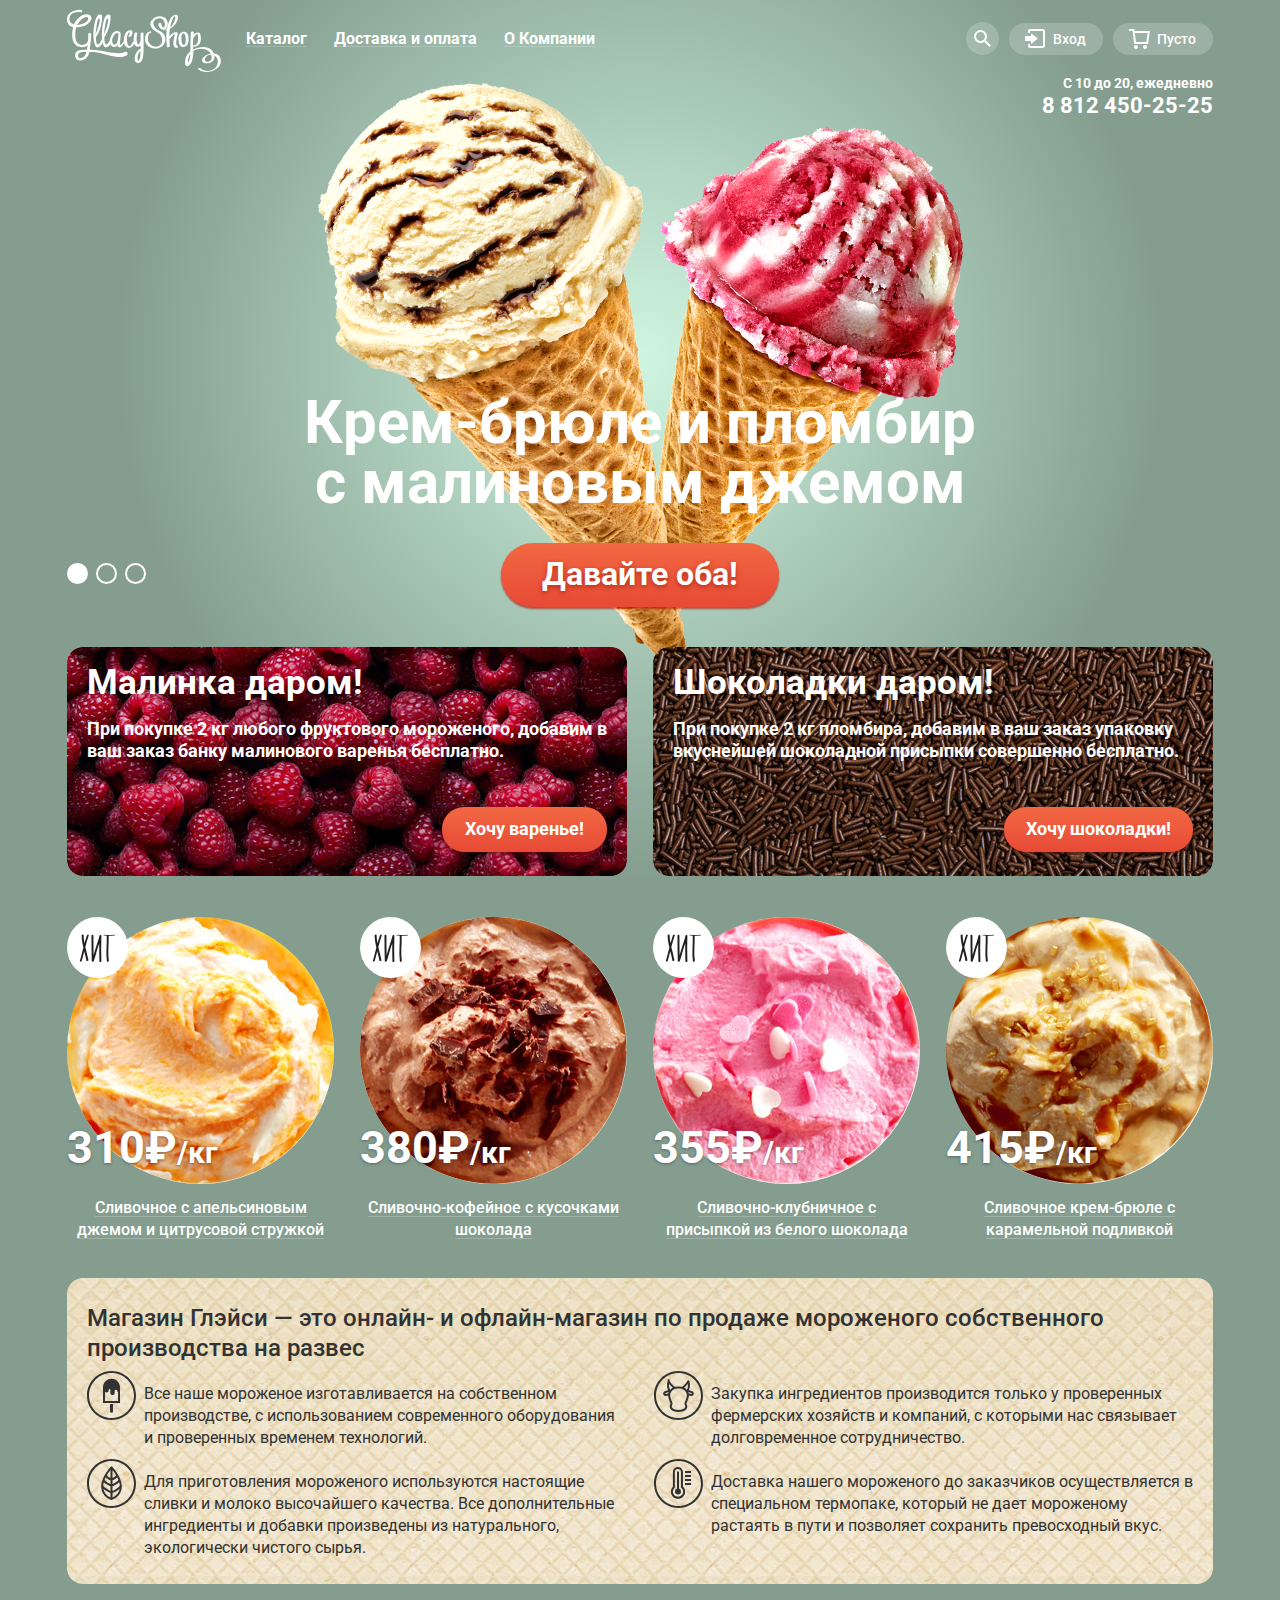
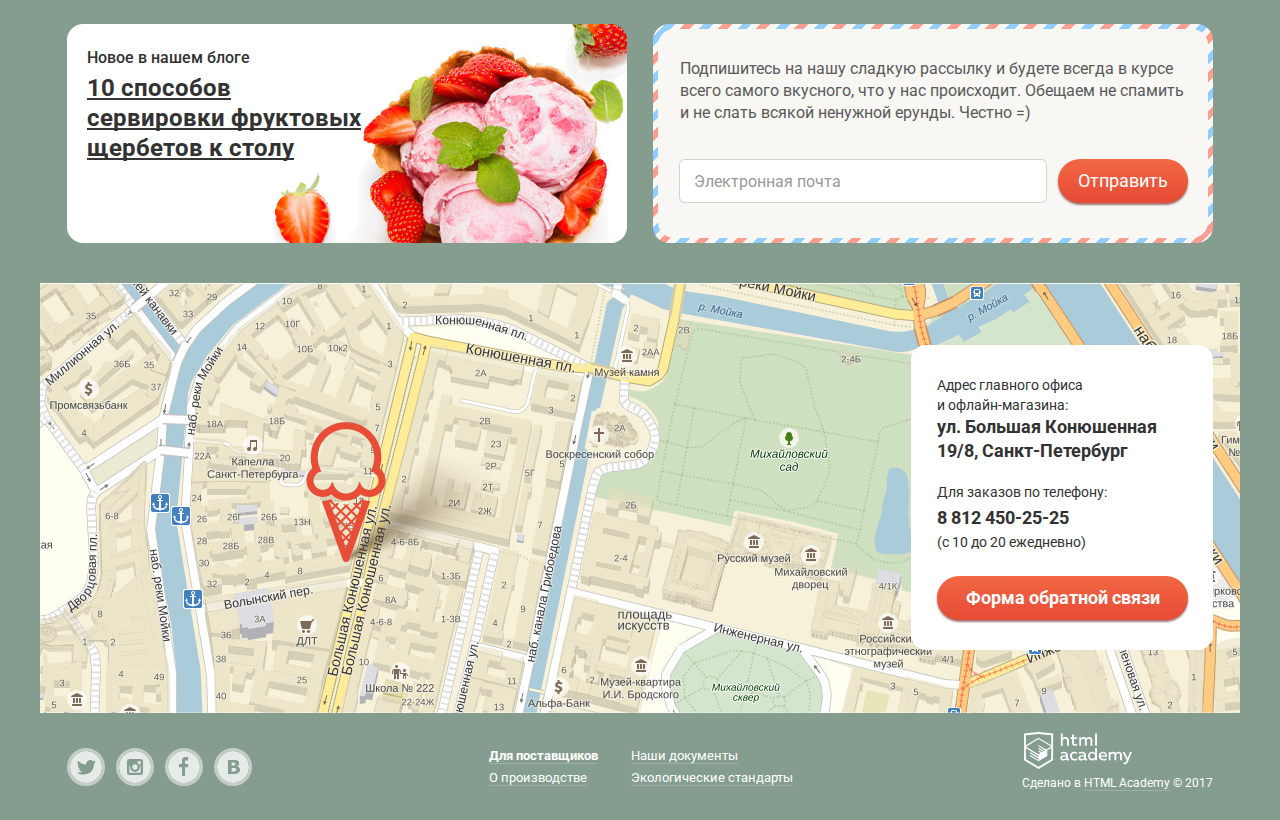
==== commit 45e90c59: "Сборка для защиты №2" ====
--- a/index.html
+++ b/index.html
@@ -1,17 +1,17 @@
 <!DOCTYPE html>
 <html lang="ru">
-  <head>
-    <meta charset="utf-8">
-    <meta name="format-detection" content="telephone=no">
-    <title>HTML Academy: Глейси</title>
-    <link href="https://fonts.googleapis.com/css?family=Roboto:400,500,700&amp;subset=cyrillic" rel="stylesheet">
-    <link rel="stylesheet" href="css/normalize.css">
-    <link rel="stylesheet" href="css/style.css">  
-  </head>
-  <body>
+<head>
+  <meta charset="utf-8">
+  <meta name="format-detection" content="telephone=no">
+  <title>HTML Academy: Глейси</title>
+  <link href="https://fonts.googleapis.com/css?family=Roboto:400,500,700&amp;subset=cyrillic" rel="stylesheet">
+  <link rel="stylesheet" href="css/normalize.css">
+  <link rel="stylesheet" href="css/style.min.css">  
+</head>
+<body>
   <input class="visually-hidden" type="radio" id="product-1" name="toggle"  checked>
-    <input class="visually-hidden" type="radio" id="product-2" name="toggle">
-    <input class="visually-hidden" type="radio" id="product-3" name="toggle">
+  <input class="visually-hidden" type="radio" id="product-2" name="toggle">
+  <input class="visually-hidden" type="radio" id="product-3" name="toggle">
   <div class="site-wrapper">
     <header class="main-header container">
       <nav class="main-navigation">
@@ -78,7 +78,7 @@
             </form>
           </li>
           <li class="user-navigation-item">
-            <a class="user-basket user-basket-empty" href="#">Пусто</a>
+            <a class="user-cart user-cart-empty" href="#">Пусто</a>
           </li>
         </ul>
       </nav>
@@ -87,7 +87,6 @@
         <span class="header-phone">8 812 450-25-25</span>
       </p>
     </header>
-
     <main>
       <div class="container">
         <h1 class="visually-hidden">Магазин Глейси - магазин по продаже мороженого</h1>
@@ -235,7 +234,6 @@
         </section>
       </section>
     </main>
-
     <footer class="main-footer container">
       <ul class="footer-social">
         <li>
@@ -279,7 +277,7 @@
       </ul>
       <div class="footer-copyright">
         <a href="https://htmlacademy.ru/intensive/htmlcss">
-          <img src="img/logo-htmlacademy.svg" width="108" height="39" alt="Логотип HTML Academy">
+          <img src="img/html_logo.svg" width="108" height="39" alt="Логотип HTML Academy">
         </a>
         <p class="copyright-htmlacademy">
           Сделано в 
@@ -288,7 +286,6 @@
         </p>
       </div>
     </footer>
-
     <section class="modal-feedback">
       <h2 class="visually-hidden">Форма обратной связи</h2>
       <p>Мы обязательно вам ответим!</p>
@@ -308,6 +305,6 @@
     </section>
   </div>
   <div class="overlay"></div>
-  <script src="js/script.js"></script>
+  <script src="js/script.min.js"></script>
 </body>
 </html>--- a/css/style.min.css
+++ b/css/style.min.css
@@ -0,0 +1 @@
+.main-header,.main-navigation{display:-webkit-box;display:-ms-flexbox}.breadcrumbs a,.login-link a,.site-navigation-item>a{background-origin:content-box}.user-login:focus path,.user-navigation-item:hover path,.user-search:focus path{fill:#323232}.catalog-item-title,.login-link{-webkit-box-ordinal-group:2;order:1}.login-link a,.promo-item,.site-navigation-item>a,.user-cart::before{background-repeat:no-repeat}.feature-item::before,.promo-item,.user-cart::before{background-position:center}.new-post,.promo-chocolate,.promo-raspberry{background-size:cover}.bestsellers-list .catalog-item-image::after,.catalog-item-title::before,.catalog-submenu .new-product::after,.feature-item::before,.subscription::before,.user-cart::before{content:""}.catalog,.catalog-item,.login-link,.main-header,.promo-item{-webkit-box-orient:vertical;-webkit-box-direction:normal}body{margin:0;padding:0;font-style:normal;font-weight:700;font-size:16px;line-height:22px;font-family:Roboto,Arial,sans-serif;color:#fff;background-color:#849d8f}a{text-decoration:none}img{max-width:100%;height:auto}.visually-hidden{position:absolute;width:1px;height:1px;margin:-1px;border:0;padding:0;clip:rect(0 0 0 0);overflow:hidden}.inner-page{background-image:-webkit-linear-gradient(top,#9cb0a5 0,#849d8f 650px);background-image:-o-linear-gradient(top,#9cb0a5 0,#849d8f 650px);background-image:linear-gradient(to bottom,#9cb0a5 0,#849d8f 650px)}#product-1:checked~.site-wrapper{background-color:#849d8f;background-image:-webkit-radial-gradient(center 358px,circle,#cff6e1,transparent 523px);background-image:-o-radial-gradient(center 358px,circle,#cff6e1,transparent 523px);background-image:radial-gradient(circle at center 358px,#cff6e1,transparent 523px)}#product-2:checked~.site-wrapper{background-color:#8996a6;background-image:-webkit-radial-gradient(center 326px,circle,#d6ebfc,transparent 533px);background-image:-o-radial-gradient(center 326px,circle,#d6ebfc,transparent 533px);background-image:radial-gradient(circle at center 326px,#d6ebfc,transparent 533px)}#product-3:checked~.site-wrapper{background-color:#9d8b84;background-image:-webkit-radial-gradient(center 314px,circle,#fae4db,transparent 540px);background-image:-o-radial-gradient(center 314px,circle,#fae4db,transparent 540px);background-image:radial-gradient(circle at center 314px,#fae4db,transparent 540px)}.container{width:1146px;margin:0 auto;padding:0 27px}.main-header{display:flex;-ms-flex-direction:column;flex-direction:column}.main-navigation{display:flex;-webkit-box-pack:justify;-ms-flex-pack:justify;justify-content:space-between;-webkit-box-align:start;-ms-flex-align:start;align-items:flex-start;padding-top:9px}.main-header-logo{-ms-flex-negative:0;flex-shrink:0;width:154px;height:64px;margin-right:11px}.main-header-logo:focus{outline:#fff solid 2px}.site-navigation{display:-webkit-box;display:-ms-flexbox;display:flex;-ms-flex-wrap:wrap;flex-wrap:wrap;min-width:410px;margin:14px 0 0;padding:0;list-style:none}.site-navigation-item{position:relative;padding:0 0 10px}.site-navigation-item>a{display:block;margin-bottom:5px;padding:7px 13px 6px 14px;line-height:18px;color:#fff;background-image:-webkit-linear-gradient(bottom,transparent 1px,rgba(255,255,255,.2) 1px,rgba(255,255,255,.2) 2px,transparent 2px);background-image:-o-linear-gradient(bottom,transparent 1px,rgba(255,255,255,.2) 1px,rgba(255,255,255,.2) 2px,transparent 2px);background-image:linear-gradient(to top,transparent 1px,rgba(255,255,255,.2) 1px,rgba(255,255,255,.2) 2px,transparent 2px)}.site-navigation-current>a{color:#fff;background-color:#d07058;background-image:none;border-radius:16px}.site-navigation-item:hover>a,.site-navigation-item>a:focus{color:#323232;background-color:#f7f6f3;background-image:none;border-radius:16px;outline:0}.site-navigation-item>a:active{color:#323232;background-color:#ededed;background-image:none;border-radius:16px;-webkit-box-shadow:inset 0 2px 1px 0 #696969;box-shadow:inset 0 2px 1px 0 #696969}.catalog-submenu{position:absolute;left:-7px;z-index:1;display:none;margin:0;padding:3px 0 8px;list-style:none;background-color:#f8f7f4;-webkit-box-shadow:0 20px 20px 0 rgba(0,0,0,.4);box-shadow:0 20px 20px 0 rgba(0,0,0,.4);border-radius:5px;overflow:hidden}.site-navigation-item:hover .catalog-submenu{display:block}.catalog-submenu li{padding:3px 0 0}.catalog-submenu .new-product{position:relative;padding-bottom:7px}.catalog-submenu .new-product::after{position:absolute;right:9px;bottom:0;left:6px;height:1px;background-color:#d1d0ce}.catalog-submenu a{display:block;min-width:103px;padding:6px 20px;font-weight:400;font-size:14px;line-height:16px;color:#323232}.new-product a{font-weight:700}.catalog-submenu a:focus,.catalog-submenu a:hover{background-color:#fbded7;outline:0}.catalog-submenu a:active{background-color:#f6b5a5}.catalog-submenu-current a,.catalog-submenu-current a:active,.catalog-submenu-current a:focus,.catalog-submenu-current a:hover{color:#fff;background-color:#d07058}.user-navigation{display:-webkit-box;display:-ms-flexbox;display:flex;-ms-flex-wrap:wrap;flex-wrap:wrap;-webkit-box-pack:end;-ms-flex-pack:end;justify-content:flex-end;-webkit-box-align:end;-ms-flex-align:end;align-items:flex-end;min-width:267px;margin:13px 0 0 auto;padding:0;list-style:none}.user-navigation-item{position:relative;padding:0 0 10px}.user-navigation-item>a{position:relative;display:block;padding:8px 17px 8px 44px;margin-bottom:4px;margin-left:10px;font-weight:500;font-size:14px;line-height:16px;color:#fff;background-color:rgba(255,255,255,.2);border-radius:16px}.user-navigation-item:hover>a:not(.user-cart),.user-navigation-item>a:not(.user-cart):focus{color:#323232;background-color:#f8f7f4;outline:0}a.user-search{display:-webkit-box;display:-ms-flexbox;display:flex;-webkit-box-pack:center;-ms-flex-pack:center;justify-content:center;-webkit-box-align:center;-ms-flex-align:center;align-items:center;width:33px;height:33px;padding:0;border-radius:50%}.search-form{position:absolute;right:0;z-index:1;display:none;width:311px;padding:20px 15px 22px;background-color:#f8f7f4;border-radius:6px;-webkit-box-shadow:0 20px 20px 0 rgba(0,0,0,.4);box-shadow:0 20px 20px 0 rgba(0,0,0,.4)}.user-navigation-item:hover .search-form{display:block}.search-form input{-webkit-box-sizing:border-box;box-sizing:border-box;width:100%;height:42px;padding:8px 15px 8px 13px;font:inherit;font-weight:700;line-height:24px;color:#323232;background-color:#fff;border:1px solid transparent;border-radius:5px;-webkit-box-shadow:0 0 0 1px #d3d3d2;box-shadow:0 0 0 1px #d3d3d2}.search-form input::-webkit-input-placeholder{font-weight:400;font-size:14px;color:#999}.search-form input::-moz-placeholder{font-weight:400;font-size:14px;color:#999}.search-form input:-ms-input-placeholder{font-weight:400;font-size:14px;color:#999}.search-form input:hover{border:1px solid #c7c6c5;-webkit-box-shadow:0 0 0 1px #c7c6c5;box-shadow:0 0 0 1px #c7c6c5}.search-form input:focus{border:1px solid #8fbdec;-webkit-box-shadow:0 0 0 1px #8fbdec;box-shadow:0 0 0 1px #8fbdec;outline:0}.user-login svg{position:absolute;top:6px;left:16px}.login-form{position:absolute;right:-2px;z-index:1;display:none;-ms-flex-wrap:wrap;flex-wrap:wrap;-webkit-box-pack:justify;-ms-flex-pack:justify;justify-content:space-between;-webkit-box-align:center;-ms-flex-align:center;align-items:center;width:240px;padding:20px 17px 22px 20px;background-color:#f8f7f4;border-radius:6px;-webkit-box-shadow:0 20px 20px 0 rgba(0,0,0,.4);box-shadow:0 20px 20px 0 rgba(0,0,0,.4)}.user-navigation-item:hover .login-form{display:-webkit-box;display:-ms-flexbox;display:flex}.login-field{width:100%;margin:0 0 22px}.login-form input{-webkit-box-sizing:border-box;box-sizing:border-box;width:100%;height:42px;padding:8px 15px 8px 13px;font:inherit;font-weight:700;line-height:24px;color:#323232;background-color:#fff;border:1px solid transparent;border-radius:5px;-webkit-box-shadow:0 0 0 1px #d3d3d2;box-shadow:0 0 0 1px #d3d3d2}.login-form input::-webkit-input-placeholder{font-weight:400;font-size:14px;color:#999}.login-form input::-moz-placeholder{font-weight:400;font-size:14px;color:#999}.login-form input:-ms-input-placeholder{font-weight:400;font-size:14px;color:#999}.login-form input:hover{border:1px solid #c7c6c5;-webkit-box-shadow:0 0 0 1px #c7c6c5;box-shadow:0 0 0 1px #c7c6c5}.login-form input:focus{border:1px solid #8fbdec;-webkit-box-shadow:0 0 0 1px #8fbdec;box-shadow:0 0 0 1px #8fbdec;outline:0}.login-link{display:-webkit-box;display:-ms-flexbox;display:flex;-ms-flex-direction:column;flex-direction:column;-webkit-box-pack:center;-ms-flex-pack:center;justify-content:center;-webkit-box-align:start;-ms-flex-align:start;align-items:flex-start;-ms-flex-order:1;margin:0 0 2px;padding:0 3px 0 4px}.login-link a{font-weight:400;font-size:13px;line-height:21px;color:#323232;background-image:-webkit-linear-gradient(bottom,transparent 4px,rgba(0,0,0,.3) 4px,rgba(0,0,0,.3) 5px,transparent 5px);background-image:-o-linear-gradient(bottom,transparent 4px,rgba(0,0,0,.3) 4px,rgba(0,0,0,.3) 5px,transparent 5px);background-image:linear-gradient(to top,transparent 4px,rgba(0,0,0,.3) 4px,rgba(0,0,0,.3) 5px,transparent 5px)}.login-link a:active,.login-link a:focus,.login-link a:hover{color:#e84d37;background-image:-webkit-linear-gradient(bottom,transparent 4px,rgba(236,89,60,.3) 4px,rgba(236,89,60,.3) 5px,transparent 5px);background-image:-o-linear-gradient(bottom,transparent 4px,rgba(236,89,60,.3) 4px,rgba(236,89,60,.3) 5px,transparent 5px);background-image:linear-gradient(to top,transparent 4px,rgba(236,89,60,.3) 4px,rgba(236,89,60,.3) 5px,transparent 5px);outline:0}.button{display:block;padding:10px 25px;font:inherit;font-size:18px;line-height:24px;text-align:center;color:#fff;background-color:#ec593c;background-image:-webkit-gradient(linear,left bottom,left top,from(#e74a35),to(#f26843));background-image:-webkit-linear-gradient(bottom,#e74a35 0,#f26843 100%);background-image:-o-linear-gradient(bottom,#e74a35 0,#f26843 100%);background-image:linear-gradient(to top,#e74a35 0,#f26843 100%);border:none;border-radius:22px;-webkit-box-shadow:0 2px 2px 0 rgba(85,8,0,.54);box-shadow:0 2px 2px 0 rgba(85,8,0,.54);cursor:pointer}.button:focus,.button:hover{color:#fefefe;background-color:#f07a63;background-image:-webkit-gradient(linear,left bottom,left top,from(#ec6f5e),to(#f58669));background-image:-webkit-linear-gradient(bottom,#ec6f5e 0,#f58669 100%);background-image:-o-linear-gradient(bottom,#ec6f5e 0,#f58669 100%);background-image:linear-gradient(to top,#ec6f5e 0,#f58669 100%);-webkit-box-shadow:0 1px 2px 0 rgba(172,16,0,1);box-shadow:0 1px 2px 0 rgba(172,16,0,1);outline:0}.button:active{color:#fceeec;background-color:#db5338;background-image:-webkit-gradient(linear,left top,left bottom,from(#d74531),to(#e1613e));background-image:-webkit-linear-gradient(top,#d74531 0,#e1613e 100%);background-image:-o-linear-gradient(top,#d74531 0,#e1613e 100%);background-image:linear-gradient(to bottom,#d74531 0,#e1613e 100%);-webkit-box-shadow:inset 0 2px 2px 0 rgba(148,39,24,1);box-shadow:inset 0 2px 2px 0 rgba(148,39,24,1)}.user-cart{position:relative}.user-cart:focus{outline:#fff solid 2px}.user-cart::before{position:absolute;bottom:6px;left:16px;width:21px;height:20px;background-image:url(../img/icon_cart_empty.svg)}a.user-cart-full{color:#323232;background-color:#f7f6f3}.user-cart-full::before{background-image:url(../img/icon_cart_full.svg)}.cart-view{position:absolute;right:0;z-index:1;display:none;width:513px;padding:18px 12px 23px 15px;text-align:right;color:#323232;background-color:#f8f7f4;border-radius:5px;-webkit-box-shadow:0 20px 20px 0 rgba(0,0,0,.4);box-shadow:0 20px 20px 0 rgba(0,0,0,.4)}.user-navigation-item:hover .cart-view{display:block}.cart-list{font-weight:400;font-size:13px;line-height:16px;text-align:left;border-collapse:collapse}.cart-item td{padding:0 10px 15px}.cart-list .cart-item-delete,.cart-list .cart-item-image{padding-right:0;padding-left:0}.cart-item:nth-child(2) td{padding-bottom:22px}.cart-item-delete button{position:relative;width:22px;height:22px;padding:0;background-color:transparent;border:none;cursor:pointer}.cart-item-delete button::after,.cart-item-delete button::before{content:"";position:absolute;top:11px;left:0;width:15px;height:1px;background-color:#231f20;-webkit-transform:rotate(45deg);-ms-transform:rotate(45deg);transform:rotate(45deg)}.cart-item-delete button::after{-webkit-transform:rotate(-45deg);-ms-transform:rotate(-45deg);transform:rotate(-45deg)}.cart-list .cart-item-image{width:43px;text-align:center}.cart-item-image img{width:33px;height:33px;border-radius:50%}td.cart-item-title{padding-left:8px}tr.cart-item:nth-child(2) .cart-item-title{padding-bottom:15px;vertical-align:bottom}td.cart-item-quantity{min-width:100px;padding:0 8px 15px 12px;text-align:center}td.cart-item-total{min-width:65px;padding-right:13px;text-align:center}.cart-list .table-light{color:#999}.cart-list .cart-total{font-weight:700;font-size:15px;line-height:18px;border-top:1px solid #cacac7}.cart-total td{padding-top:14px;padding-right:0;padding-bottom:13px;text-align:right}.cart-view .button{display:inline-block;padding-right:16px;padding-left:15px;vertical-align:bottom}.header-info{position:relative;margin:0;font-size:14px;line-height:20px;text-align:right}.header-phone{position:absolute;right:0;bottom:-25px;font-size:22px;line-height:24px;text-align:right}.slider-wrapper{position:relative;z-index:0}.sliders-list{margin:0;padding:0;list-style:none}.slider-item{position:relative;display:none;padding:300px 250px 0;text-align:center}.slider-item:first-child{padding:300px 235px 0}#product-1:checked~.site-wrapper .slider-item:nth-child(1),#product-2:checked~.site-wrapper .slider-item:nth-child(2),#product-3:checked~.site-wrapper .slider-item:nth-child(3){display:block}.slider-title{padding:0;margin:0 0 30px;font-size:60px;line-height:60px}.slider-image{position:absolute;top:-10px;left:247px;z-index:-1;margin:0}.slider-item:first-child .slider-image{left:250px}.slider-image img{width:647px;height:584px}.slider-button{display:inline-block;margin-bottom:40px;padding:9px 41px 11px;font-size:32px;line-height:44px;vertical-align:bottom;color:#fff;background-color:#ec593c;background-image:-webkit-gradient(linear,left bottom,left top,from(#e74a35),to(#f26843));background-image:-webkit-linear-gradient(bottom,#e74a35 0,#f26843 100%);background-image:-o-linear-gradient(bottom,#e74a35 0,#f26843 100%);background-image:linear-gradient(to top,#e74a35 0,#f26843 100%);border-radius:32px;-webkit-box-shadow:0 2px 2px 0 rgba(172,16,0,.64);box-shadow:0 2px 2px 0 rgba(172,16,0,.64);text-shadow:0 2px 5px rgba(160,32,11,.76)}.index-columns,.slider-controls{display:-webkit-box;display:-ms-flexbox}.slider-button:focus,.slider-button:hover{background-color:#f07a63;background-image:-webkit-gradient(linear,left bottom,left top,from(#ec6f5e),to(#f58669));background-image:-webkit-linear-gradient(bottom,#ec6f5e 0,#f58669 100%);background-image:-o-linear-gradient(bottom,#ec6f5e 0,#f58669 100%);background-image:linear-gradient(to top,#ec6f5e 0,#f58669 100%);-webkit-box-shadow:0 2px 2px 0 rgba(172,16,0,1);box-shadow:0 2px 2px 0 rgba(172,16,0,1);outline:0}.slider-button:active{background-color:#db5338;background-image:-webkit-gradient(linear,left bottom,left top,from(#e1613e),to(#d74632));background-image:-webkit-linear-gradient(bottom,#e1613e 0,#d74632 100%);background-image:-o-linear-gradient(bottom,#e1613e 0,#d74632 100%);background-image:linear-gradient(to top,#e1613e 0,#d74632 100%);-webkit-box-shadow:inset 0 2px 2px 0 rgba(148,39,24,1);box-shadow:inset 0 2px 2px 0 rgba(148,39,24,1)}.slider-controls{position:absolute;bottom:63px;display:flex}.slide-control{width:17px;height:17px;margin-right:8px;background-color:transparent;border:2px solid #fff;border-radius:50%;cursor:pointer}#product-1:focus~.site-wrapper label[for=product-1],#product-2:focus~.site-wrapper label[for=product-2],#product-3:focus~.site-wrapper label[for=product-3]{outline:#fff solid 2px}#product-1:checked~.site-wrapper label[for=product-1],#product-2:checked~.site-wrapper label[for=product-2],#product-3:checked~.site-wrapper label[for=product-3]{background-color:#fff}.slide-control:hover{background-color:rgba(255,255,255,.4)}.slide-control:active{background-color:#fff}.index-columns{display:flex;-webkit-box-pack:justify;-ms-flex-pack:justify;justify-content:space-between;margin-bottom:40px}.bestsellers-list,.promo-item{display:-webkit-box;display:-ms-flexbox}.promo-list{position:relative;z-index:1;margin:0 0 34px;padding:0;list-style:none}.promo-item{display:flex;-ms-flex-direction:column;flex-direction:column;width:520px;padding:15px 20px 24px;border-radius:16px}.promo-raspberry{background-color:#78172b;background-image:url(../img/rasberry.jpg)}.promo-chocolate{background-color:#472c1f;background-image:url(../img/chocolate_chips.jpg)}.promo-title{margin:0 0 15px;font-size:35px;line-height:41px}.promo-description{margin:0 0 45px;font-size:18px}.promo-item .button{-ms-flex-item-align:end;align-self:flex-end}.promo-raspberry .button{padding:10px 23px 11px}.promo-chocolate .button{padding:10px 22px 11px}.bestsellers{margin-bottom:7px}.bestsellers-list{display:flex;-ms-flex-wrap:wrap;flex-wrap:wrap;margin:0;padding:0;list-style:none}.catalog-item,.features-list{display:-webkit-box;display:-ms-flexbox}.catalog-item{position:relative;display:flex;-ms-flex-direction:column;flex-direction:column;width:267px;margin-right:26px;margin-bottom:20px;padding-top:7px}.catalog-item:nth-child(4n){margin-right:0}.catalog-item:hover{z-index:1}.catalog-item-title{-ms-flex-order:1;margin:0 0 10px;padding:0 5px;font-size:16px;text-align:center}.catalog-item-title::before{position:absolute;top:0;left:-13px;z-index:-1;display:none;width:293px;height:405px;background-color:rgba(248,247,244,.2);border-radius:5px;-webkit-box-shadow:0 20px 20px 0 rgba(0,0,0,.4);box-shadow:0 20px 20px 0 rgba(0,0,0,.4)}.catalog-item:hover .catalog-item-title::before{display:block}.catalog-item-title a{font-weight:500;color:#fff;background-image:-webkit-linear-gradient(bottom,rgba(255,255,255,.2) 0,rgba(255,255,255,.2) 1px,transparent 1px);background-image:-o-linear-gradient(bottom,rgba(255,255,255,.2) 0,rgba(255,255,255,.2) 1px,transparent 1px);background-image:linear-gradient(to top,rgba(255,255,255,.2) 0,rgba(255,255,255,.2) 1px,transparent 1px)}.catalog-item-title a:active,.catalog-item-title a:focus,.catalog-item-title a:hover{color:#ffbc9e;background-image:-webkit-linear-gradient(bottom,rgba(249,172,159,.3) 0,rgba(249,172,159,.3) 1px,transparent 1px);background-image:-o-linear-gradient(bottom,rgba(249,172,159,.3) 0,rgba(249,172,159,.3) 1px,transparent 1px);background-image:linear-gradient(to top,rgba(249,172,159,.3) 0,rgba(249,172,159,.3) 1px,transparent 1px)}.catalog-item-title a:focus{outline:0}.catalog-item-image{position:relative;margin:0 0 7px}.bestsellers-list .catalog-item-image::after{position:absolute;top:0;left:0;width:61px;height:61px;background-image:url(../img/hit.svg);background-repeat:no-repeat;background-position:center}.catalog-item-image img{width:267px;height:267px;border-radius:50%}.catalog-item-price{position:absolute;top:215px;left:0;margin:0;font-size:45px;line-height:45px;text-shadow:0 1px 3px rgba(49,50,53,.5)}.catalog-item-price .weight{font-size:30px}.features p,.new-post-title a{font-size:24px;line-height:30px}.button-preview{position:absolute;bottom:-43px;left:33px;display:none;padding:9px 17px 11px 18px}.catalog-item:hover .button-preview,.contacts .contacts-feedback{display:block}.features{padding:25px 20px 23px;margin-bottom:40px;color:#323232;background-color:#eee1c6;background-image:url(../img/waffle_background.jpg);background-repeat:repeat;border-radius:16px}.features p{margin:0;font-weight:500}.features-list{display:flex;-ms-flex-wrap:wrap;flex-wrap:wrap;-webkit-box-pack:justify;-ms-flex-pack:justify;justify-content:space-between;margin:0;padding:0;list-style:none}.breadcrumbs,.subscription-form{display:-webkit-box;display:-ms-flexbox}.feature-item{position:relative;width:482px;padding-top:20px;padding-bottom:2px;padding-left:57px;font-weight:400}.feature-item::before{position:absolute;top:8px;left:0;width:49px;height:49px;background-repeat:no-repeat}.feature-item-fabrication::before{background-image:url(../img/ice-cream.svg)}.feature-item-provider::before{background-image:url(../img/cow.svg)}.feature-item-ingredient::before{background-image:url(../img/leaf.svg)}.feature-item-delivery::before{background-image:url(../img/thermometer.svg)}.new-post{width:520px;padding:23px 20px 25px;background-color:#fff;background-image:url(../img/strawberry_background.jpg);background-position:right 0 top 0;border-radius:16px}.subscription,.subscription::before{background-color:#f8f7f4;border-radius:16px}.new-post p{margin:0 0 4px;font-weight:500;color:#323232}.new-post-title{width:285px;margin:0}.new-post-title a{color:#323232;background-image:-webkit-linear-gradient(bottom,transparent 2px,#353535 2px,#353535 4px,transparent 4px);background-image:-o-linear-gradient(bottom,transparent 2px,#353535 2px,#353535 4px,transparent 4px);background-image:linear-gradient(to top,transparent 2px,#353535 2px,#353535 4px,transparent 4px)}.new-post-title a:active,.new-post-title a:focus,.new-post-title a:hover{color:#e84d37;background-image:-webkit-linear-gradient(bottom,transparent 2px,rgba(236,89,60,.3) 2px,rgba(236,89,60,.3) 4px,transparent 4px);background-image:-o-linear-gradient(bottom,transparent 2px,rgba(236,89,60,.3) 2px,rgba(236,89,60,.3) 4px,transparent 4px);background-image:linear-gradient(to top,transparent 2px,rgba(236,89,60,.3) 2px,rgba(236,89,60,.3) 4px,transparent 4px);outline:0}.subscription{position:relative;z-index:0;width:508px;padding:18px 25px 40px 27px;font-weight:400;color:#5a5a5a;background-image:-webkit-repeating-linear-gradient(315deg,#fe9e90 0,#fe9e90 2px,#f8f7f4 2px,#f8f7f4 9px,#92cdff 9px,#92cdff 16px,#f8f7f4 16px,#f8f7f4 22px,#fe9e90 22px,#fe9e90 27px);background-image:-o-repeating-linear-gradient(315deg,#fe9e90 0,#fe9e90 2px,#f8f7f4 2px,#f8f7f4 9px,#92cdff 9px,#92cdff 16px,#f8f7f4 16px,#f8f7f4 22px,#fe9e90 22px,#fe9e90 27px);background-image:repeating-linear-gradient(135deg,#fe9e90 0,#fe9e90 2px,#f8f7f4 2px,#f8f7f4 9px,#92cdff 9px,#92cdff 16px,#f8f7f4 16px,#f8f7f4 22px,#fe9e90 22px,#fe9e90 27px)}.subscription::before{position:absolute;top:5px;right:5px;bottom:5px;left:5px;z-index:-1}.subscription-inner p{margin:0}.subscription-form{display:flex;-webkit-box-pack:justify;-ms-flex-pack:justify;justify-content:space-between;-webkit-box-align:center;-ms-flex-align:center;align-items:center;margin-top:35px}.subscription-form input{-webkit-box-sizing:border-box;box-sizing:border-box;width:366px;height:42px;padding:8px 15px 8px 13px;font:inherit;font-weight:700;line-height:24px;color:#323232;background-color:#fff;border:1px solid transparent;border-radius:5px;-webkit-box-shadow:0 0 0 1px #d3d3d2;box-shadow:0 0 0 1px #d3d3d2}.subscription-form input:hover{border:1px solid #c7c6c5;-webkit-box-shadow:0 0 0 1px #c7c6c5;box-shadow:0 0 0 1px #c7c6c5}.subscription-form input:focus{border:1px solid #8fbdec;-webkit-box-shadow:0 0 0 1px #8fbdec;box-shadow:0 0 0 1px #8fbdec;outline:0}.subscription-form input::-webkit-input-placeholder{font-weight:400;color:#999}.subscription-form input::-moz-placeholder{font-weight:400;color:#999}.subscription-form input:-ms-input-placeholder{font-weight:400;color:#999}.subscription-form .button{padding-right:20px;padding-left:20px}.map-and-contacts{position:relative;width:1200px;margin:0 auto}.map-and-contacts iframe{position:absolute;top:0;left:0;border:0}.map{margin:0}.map img{width:1200px;height:430px}.contacts{position:absolute;top:62px;right:27px;width:251px;padding:30px 25px 30px 26px;color:#323232;background-color:#fff;border-radius:15px}.contacts dl{margin:0;padding-bottom:5px}.contacts dt{font-weight:400;font-size:14px;line-height:20px}.contacts dt:first-child{padding-right:100px}.contacts dd+dt{margin-bottom:4px}.contacts dd{margin:0 0 19px;font-weight:700;font-size:18px;line-height:24px}.contacts .contacts-note{display:block;margin-top:2px;font-weight:400;font-size:14px;line-height:20px}.breadcrumbs{display:flex;-webkit-box-pack:start;-ms-flex-pack:start;justify-content:flex-start;-ms-flex-wrap:wrap;flex-wrap:wrap;margin:6px 0 5px;padding:0;list-style:none}.breadcrumbs li{position:relative;margin-right:22px;font-weight:400;font-size:14px;line-height:16px}.breadcrumbs li:not(:last-child)::after{content:"»";position:absolute;top:0;right:-14px}.filter-input-checkbox:checked+label::before,.filter-input-radio+label::before,.filter-input-radio:checked+label::after,.for-provider::before,.modal-close::after,.modal-close::before,.pagination-arrows::before,.select-container::after{content:""}.breadcrumbs a{color:#fff;background-image:-webkit-linear-gradient(bottom,transparent 1px,rgba(255,255,255,.2) 1px,rgba(255,255,255,.2) 2px,transparent 2px);background-image:-o-linear-gradient(bottom,transparent 1px,rgba(255,255,255,.2) 1px,rgba(255,255,255,.2) 2px,transparent 2px);background-image:linear-gradient(to top,transparent 1px,rgba(255,255,255,.2) 1px,rgba(255,255,255,.2) 2px,transparent 2px);background-repeat:no-repeat}.breadcrumbs a:active,.breadcrumbs a:focus,.breadcrumbs a:hover{color:#ffbc9e;background-image:-webkit-linear-gradient(bottom,transparent 1px,rgba(249,172,159,.3) 1px,rgba(249,172,159,.3) 2px,transparent 2px);background-image:-o-linear-gradient(bottom,transparent 1px,rgba(249,172,159,.3) 1px,rgba(249,172,159,.3) 2px,transparent 2px);background-image:linear-gradient(to top,transparent 1px,rgba(249,172,159,.3) 1px,rgba(249,172,159,.3) 2px,transparent 2px)}.breadcrumbs a:focus{outline:#fff solid 2px}.breadcrumbs-current a,.breadcrumbs-current a:active,.breadcrumbs-current a:focus,.breadcrumbs-current a:hover{font-weight:400;font-size:14px;line-height:16px;color:#fff;background-image:none}.page-title{margin:0 0 24px;font-size:35px;line-height:41px}.filters-form{display:-webkit-box;display:-ms-flexbox;display:flex;-ms-flex-wrap:wrap;flex-wrap:wrap;-webkit-box-pack:start;-ms-flex-pack:start;justify-content:flex-start;-webkit-box-align:end;-ms-flex-align:end;align-items:flex-end;margin-bottom:34px;font-weight:500;font-size:14px;line-height:16px}.filter-sorting{margin:0 15px 0 0}.filter-sorting label{display:block;margin-bottom:5px;padding-left:17px}.select-container{position:relative;display:inline-block;padding:0 14px 0 0;vertical-align:bottom;border-radius:18px;overflow:hidden}.filters-form select{width:160%;padding:8px 0 8px 12px;font:inherit;font-size:16px;line-height:18px;color:#fff;background-color:rgba(255,255,255,.2);border:none;border-radius:18px}.filters-form select:focus,.filters-form select:hover{color:#323232;outline:0}.filters-form select:focus-within{color:#323232;background-color:#fff;outline:0}.price-controls input:focus,.range-toggle:focus{outline:#fff solid 2px}.select-container::after{position:absolute;top:13px;right:15px;display:block;width:0;height:0;border-top:10px solid #fff;border-right:5px solid transparent;border-bottom:none;border-left:5px solid transparent}.select-container:focus-within::after,.select-container:hover::after{border-top-color:#323232}.filter-price{margin-right:15px}.price-controls{margin:0 0 5px;padding-left:16px}.price-controls input{width:28px;font:inherit;color:inherit;background:0 0;border:none}.filter-addition label,.filter-fat label{font-size:16px;line-height:18px;cursor:pointer}.range-controls{position:relative;width:176px;padding:16px 22px;background-color:rgba(255,255,255,.2);border-radius:18px}.range-controls .scale{width:100%;height:4px;background-color:rgba(248,247,244,.5)}.range-controls .bar{width:107px;height:4px;margin-left:16px;background-color:#f8f7f4}.range-toggle{position:absolute;top:8px;display:block;-webkit-box-sizing:content-box;box-sizing:content-box;width:4px;height:4px;padding:0;background-color:#ababab;border:8px solid #fff;border-radius:50%;cursor:pointer}.range-toggle-min{left:34px}.range-toggle-max{left:132px}.filters-form fieldset{margin:0;padding:0;border:none}.filter-fat legend{margin-bottom:5px;padding-left:14px}.filter-fat ul{display:-webkit-box;display:-ms-flexbox;display:flex;margin:0;padding:0;list-style:none;background-color:rgba(255,255,255,.2);border-radius:18px}.filter-fat li{padding:0 5px}.filter-fat li:last-child{padding-right:8px}.filter-fat label{position:relative;display:block;padding:9px 5px 9px 37px}label[for=fat-max]{padding:9px 9px 9px 33px}.filter-input-radio+label::before{position:absolute;top:7px;left:7px;width:14px;height:14px;border:4px solid #fff;border-radius:50%;opacity:.8}.filter-input-radio+label[for=fat-max]::before{left:2px}.filter-input-radio+label:hover::before,.filter-input-radio:focus+label::before{opacity:1}.filter-input-radio:disabled+label::before{opacity:.4}.filter-input-radio:checked+label::after{position:absolute;top:14px;left:14px;width:8px;height:8px;background-color:#fff;border-radius:50%;opacity:.8}.filter-addition ul,.filter-button{background-color:rgba(255,255,255,.2)}.filter-input-radio:checked+label[for=fat-max]::after{left:9px}.filter-input-radio:checked+label:hover::after,.filter-input-radio:checked:focus+label::after{opacity:1}.filter-input-radio:checked:disabled+label::after{opacity:.4}.filters-form .filter-addition{margin-top:17px}.filter-addition legend{margin-bottom:5px;padding-left:16px}.filter-addition ul{display:-webkit-box;display:-ms-flexbox;display:flex;margin:0;padding:0;list-style:none;border-radius:19px}.filter-addition li{padding:0 1px 0 9px}.filter-addition li:last-child{padding-right:11px}.filter-addition label{position:relative;display:block;padding:9px 5px 9px 39px}.catalog,.catalog-list{display:-webkit-box;display:-ms-flexbox}.filter-input-checkbox:not(:checked)+label::before{content:"";position:absolute;top:8px;left:7px;width:16px;height:16px;border:2px solid #fff;border-radius:3px;opacity:.8}.filter-input-checkbox:not(:checked)+label:hover::before,.filter-input-checkbox:not(:checked):focus+label::before{opacity:1}.filter-input-checkbox:not(:checked):disabled+label::before{opacity:.4}.filter-input-checkbox:checked+label::before{position:absolute;top:8px;left:7px;width:23px;height:20px;background-image:url(../img/checkbox-on.svg);background-repeat:no-repeat;background-size:100% 100%;opacity:.8}.filter-input-checkbox:checked+label:hover::before,.filter-input-checkbox:checked:focus+label::before{opacity:1}.filter-input-checkbox:checked:disabled+label::before{opacity:.4}.filter-button{margin-left:15px;padding:9px 30px;font:inherit;font-weight:500;font-size:16px;line-height:18px;text-align:center;color:#fff;border:none;border-radius:22px;-webkit-box-shadow:inset 0 0 0 2px #fbfcfb;box-shadow:inset 0 0 0 2px #fbfcfb}.filter-button:focus,.filter-button:hover{color:#323232;background-color:#fbfcfb;outline:0}.filter-button:active{background-color:#eaeaea;-webkit-box-shadow:inset 0 2px 1px 0 rgba(105,105,105,1);box-shadow:inset 0 2px 1px 0 rgba(105,105,105,1)}.catalog{display:flex;-ms-flex-direction:column;flex-direction:column;margin-bottom:5px;border-bottom:1px solid rgba(255,255,255,.3)}.catalog-list,.footer-navigation{-ms-flex-wrap:wrap;list-style:none}.catalog-list{display:flex;flex-wrap:wrap;margin:0 0 52px;padding:0}.catalog-pagination{position:relative;display:-webkit-box;display:-ms-flexbox;display:flex;-webkit-box-pack:end;-ms-flex-pack:end;justify-content:flex-end;margin:0 23px 30px 0;padding:0;list-style:none}.catalog-pagination li{padding-left:3px}.catalog-pagination li:last-child{position:absolute;right:-30px}.catalog-pagination a{display:block;width:26px;height:26px;font-weight:500;font-size:16px;line-height:26px;text-align:center;color:#fff;border-radius:50%}.footer-social,.main-footer{display:-webkit-box;display:-ms-flexbox}.catalog-pagination a:focus,.catalog-pagination a:hover{background-color:rgba(255,255,255,.2)}.catalog-pagination a:active,.catalog-pagination-current a,.catalog-pagination-current a:active,.catalog-pagination-current a:focus,.catalog-pagination-current a:hover{color:#323232;background-color:#fff}.catalog-pagination a:focus{outline:#fff solid 2px}.pagination-arrows{position:relative}.pagination-arrows::before{position:absolute;top:9px;right:8px;width:7px;height:7px;border:1px solid #fff;border-top-style:none;border-right-style:none;-webkit-transform:rotate(45deg);-ms-transform:rotate(45deg);transform:rotate(45deg)}.pagination-next::before{right:10px;-webkit-transform:rotate(-135deg);-ms-transform:rotate(-135deg);transform:rotate(-135deg)}.pagination-arrows:active::before{border-color:#323232}.catalog-pagination-disabled a::before,.catalog-pagination-disabled a:active::before{border-color:rgba(255,255,255,.2)}.catalog-pagination-disabled a:active,.catalog-pagination-disabled a:focus,.catalog-pagination-disabled a:hover{background:0 0;outline:0;cursor:default}.copyright-htmlacademy a,.footer-navigation a{vertical-align:bottom;background-repeat:no-repeat;background-origin:content-box}.main-footer{display:flex;-webkit-box-pack:justify;-ms-flex-pack:justify;justify-content:space-between;-webkit-box-align:end;-ms-flex-align:end;align-items:flex-end;padding-top:13px;padding-bottom:28px}.main-footer a{color:#fff}.main-footer a:focus{outline:#fff solid 2px}.main-footer a:active{outline-width:0}.footer-social{display:flex;margin:0;padding:0;list-style:none}.footer-social li{margin-right:11px}.social-button svg{border:3px solid rgba(255,255,255,.5);border-radius:50%}.social-button:active svg,.social-button:focus svg,.social-button:hover svg{border-color:rgba(255,255,255,.7)}.social-button path{fill:rgba(255,255,255,.8)}.social-button:focus path,.social-button:hover path{fill:#fff}.social-button path:active,.social-button:active path{fill:#e9e9e9}.footer-navigation{display:-webkit-box;display:-ms-flexbox;display:flex;flex-wrap:wrap;width:365px;margin:0;padding:0 0 5px}.footer-navigation li:nth-child(odd){width:120px;padding-left:29px;margin-right:22px}.footer-navigation li:nth-child(even){width:172px}.for-provider{position:relative}.for-provider::before{position:absolute;top:5px;left:6px;width:16px;height:16px;background-image:url(../img/heart.svg);background-repeat:no-repeat;background-position:center}.footer-navigation a{display:inline-block;font-weight:400;font-size:13px;line-height:18px;background-image:-webkit-linear-gradient(bottom,transparent 1px,rgba(255,255,255,.2) 1px,rgba(255,255,255,.2) 2px,transparent 2px);background-image:-o-linear-gradient(bottom,transparent 1px,rgba(255,255,255,.2) 1px,rgba(255,255,255,.2) 2px,transparent 2px);background-image:linear-gradient(to top,transparent 1px,rgba(255,255,255,.2) 1px,rgba(255,255,255,.2) 2px,transparent 2px)}.for-provider a{font-weight:700}.footer-navigation a:active,.footer-navigation a:focus,.footer-navigation a:hover{color:#ffbc9e;background-image:-webkit-linear-gradient(bottom,transparent 1px,rgba(249,172,159,.3) 1px,rgba(249,172,159,.3) 2px,transparent 2px);background-image:-o-linear-gradient(bottom,transparent 1px,rgba(249,172,159,.3) 1px,rgba(249,172,159,.3) 2px,transparent 2px);background-image:linear-gradient(to top,transparent 1px,rgba(249,172,159,.3) 1px,rgba(249,172,159,.3) 2px,transparent 2px)}.footer-copyright{font-weight:400;font-size:12px;line-height:18px}.footer-copyright>a{display:block;padding-left:2px}.footer-copyright img{width:108px height: 37px}.copyright-htmlacademy{margin:0}.copyright-htmlacademy a{display:inline-block;background-image:-webkit-linear-gradient(bottom,transparent 1px,rgba(255,255,255,.2) 1px,rgba(255,255,255,.2) 2px,transparent 2px);background-image:-o-linear-gradient(bottom,transparent 1px,rgba(255,255,255,.2) 1px,rgba(255,255,255,.2) 2px,transparent 2px);background-image:linear-gradient(to top,transparent 1px,rgba(255,255,255,.2) 1px,rgba(255,255,255,.2) 2px,transparent 2px)}.copyright-htmlacademy a:active,.copyright-htmlacademy a:focus,.copyright-htmlacademy a:hover{color:#ffbc9e;background-image:-webkit-linear-gradient(bottom,transparent 1px,rgba(249,172,159,.3) 1px,rgba(249,172,159,.3) 2px,transparent 2px);background-image:-o-linear-gradient(bottom,transparent 1px,rgba(249,172,159,.3) 1px,rgba(249,172,159,.3) 2px,transparent 2px);background-image:linear-gradient(to top,transparent 1px,rgba(249,172,159,.3) 1px,rgba(249,172,159,.3) 2px,transparent 2px)}@-webkit-keyframes emerging{0%{-webkit-transform:translateY(-400px) scale(0);transform:translateY(-400px) scale(0);opacity:0}100%{-webkit-transform:translateY(0) scale(1);transform:translateY(0) scale(1);opacity:1}}@keyframes emerging{0%{-webkit-transform:translateY(-400px) scale(0);transform:translateY(-400px) scale(0);opacity:0}100%{-webkit-transform:translateY(0) scale(1);transform:translateY(0) scale(1);opacity:1}}@-webkit-keyframes swing{40%{-webkit-transform:translateY(-150px) scale(.7);transform:translateY(-150px) scale(.7)}100%{-webkit-transform:translateY(0) scale(1);transform:translateY(0) scale(1)}}@keyframes swing{40%{-webkit-transform:translateY(-150px) scale(.7);transform:translateY(-150px) scale(.7)}100%{-webkit-transform:translateY(0) scale(1);transform:translateY(0) scale(1)}}@-webkit-keyframes disappearing{100%{-webkit-transform:translateY(-400px) scale(0);transform:translateY(-400px) scale(0);opacity:0;visibility:hidden}}@keyframes disappearing{100%{-webkit-transform:translateY(-400px) scale(0);transform:translateY(-400px) scale(0);opacity:0;visibility:hidden}}.modal-feedback{position:fixed;top:338px;left:50%;z-index:1;display:none;width:428px;margin-left:-239px;padding:18px 25px;color:#323232;background-color:#f8f7f4;border-radius:10px}.modal-show{display:block;-webkit-animation:emerging .8s;animation:emerging .8s}.modal-error{-webkit-animation:swing .8s;animation:swing .8s}.modal-closing{display:block;-webkit-animation:disappearing .8s;animation:disappearing .8s;-webkit-animation-fill-mode:forwards;animation-fill-mode:forwards}.modal-feedback>p{margin:0 0 17px;font-weight:500;font-size:24px;line-height:28px}.feedback-form{display:-webkit-box;display:-ms-flexbox;display:flex;-ms-flex-wrap:wrap;flex-wrap:wrap}.feedback-field{margin:0 0 22px}.feedback-form input,.feedback-form textarea{-webkit-box-sizing:border-box;box-sizing:border-box;padding:9px 15px 7px 13px;font:inherit;font-weight:700;line-height:24px;color:#323232;background-color:#fff;border:1px solid transparent;border-radius:5px;-webkit-box-shadow:0 0 0 1px #d3d3d2;box-shadow:0 0 0 1px #d3d3d2}.feedback-form input{width:267px;height:42px}.feedback-form textarea{width:100%;height:155px;margin-bottom:25px}.feedback-form input::-webkit-input-placeholder,.feedback-form textarea::-webkit-input-placeholder{font-weight:400;color:#999}.feedback-form input::-moz-placeholder,.feedback-form textarea::-moz-placeholder{font-weight:400;color:#999}.feedback-form input:-ms-input-placeholder,.feedback-form textarea:-ms-input-placeholder{font-weight:400;color:#999}.feedback-form input:hover,.feedback-form textarea:hover{border:1px solid #c7c6c5;-webkit-box-shadow:0 0 0 1px #c7c6c5;box-shadow:0 0 0 1px #c7c6c5}.feedback-form input:focus,.feedback-form textarea:focus{border:1px solid #8fbdec;-webkit-box-shadow:0 0 0 1px #8fbdec;box-shadow:0 0 0 1px #8fbdec;outline:0}.feedback-form .button{margin-left:auto;margin-bottom:10px;padding:10px 24px}.modal-close{position:absolute;top:10px;right:10px;width:30px;height:30px;font-size:0;background-color:transparent;border:0;cursor:pointer}.modal-close::after,.modal-close::before{position:absolute;top:14px;left:4px;width:22px;height:2px;background-color:#231f20;-webkit-transform:rotate(45deg);-ms-transform:rotate(45deg);transform:rotate(45deg)}.modal-close::after{-webkit-transform:rotate(-45deg);-ms-transform:rotate(-45deg);transform:rotate(-45deg)}.overlay{position:fixed;top:0;left:0;display:none;width:100%;height:100%;background:rgba(0,0,0,.3)}.overlay-show{display:block}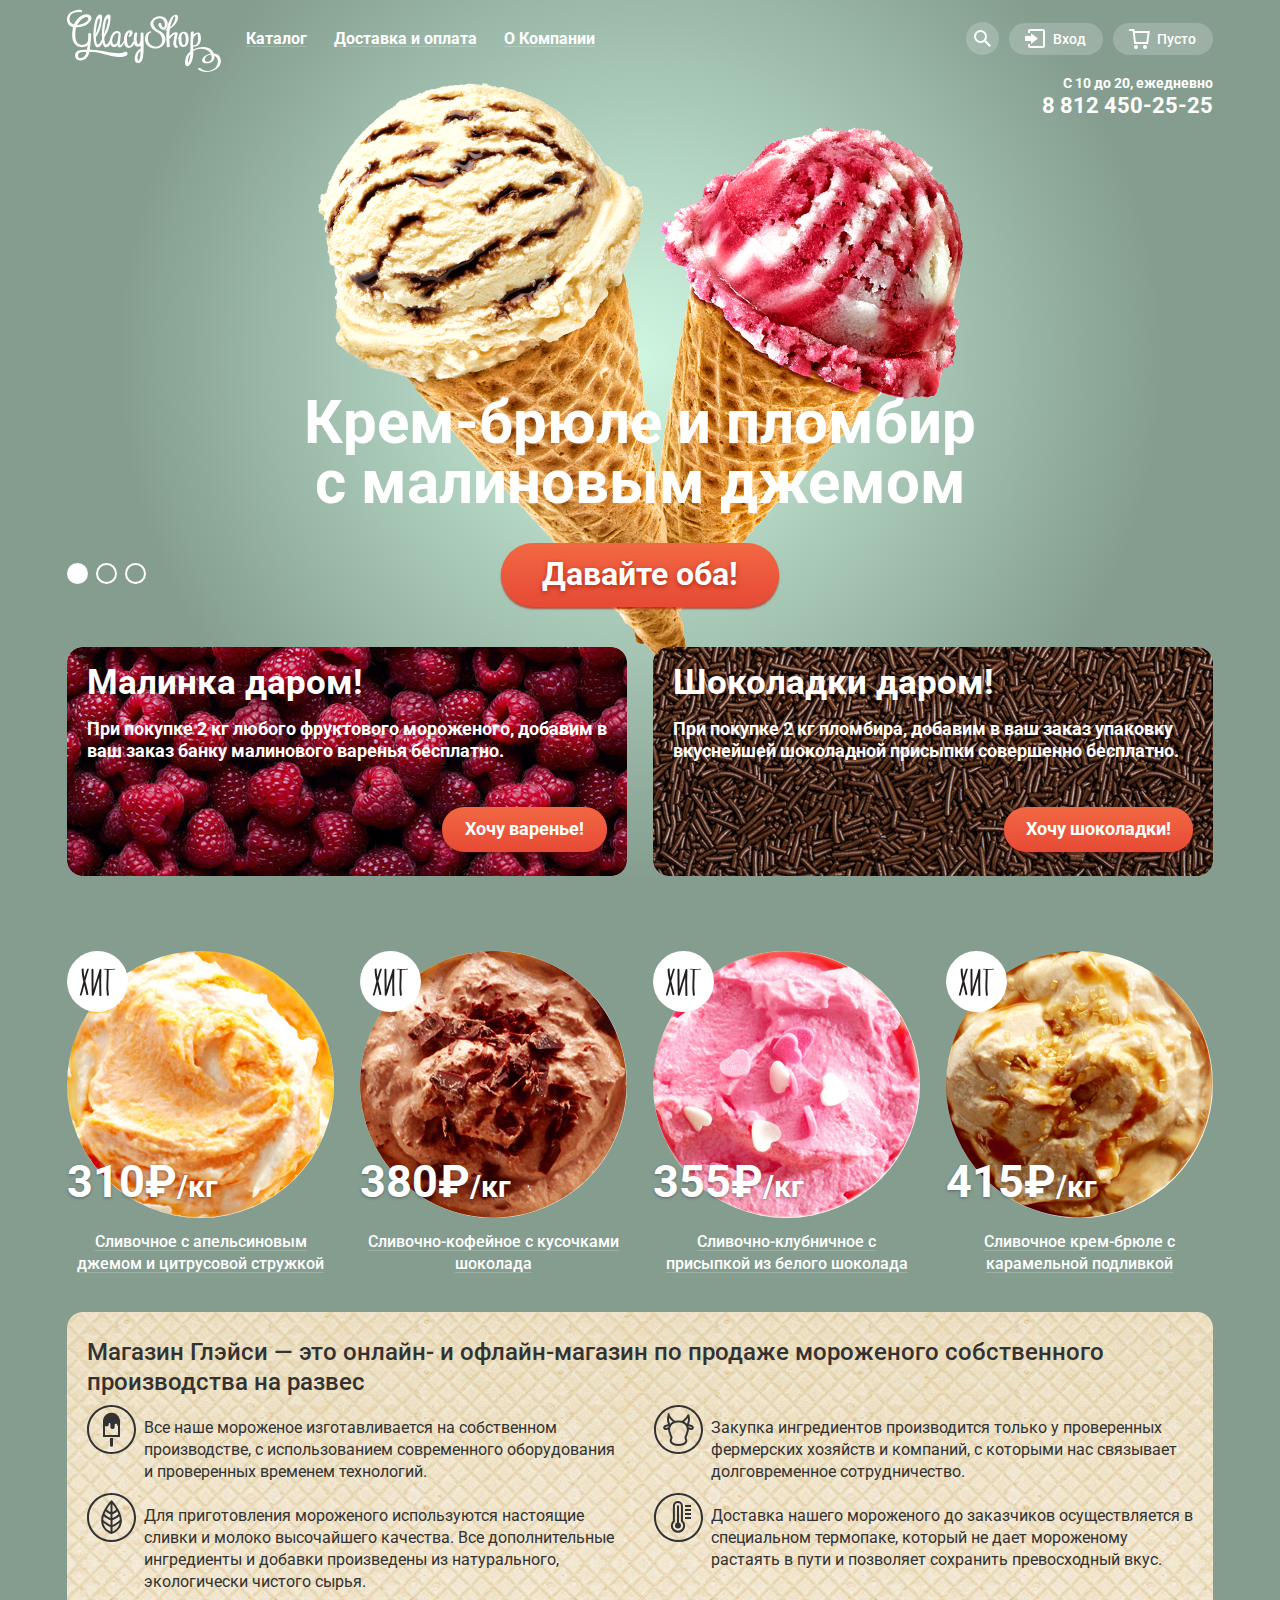
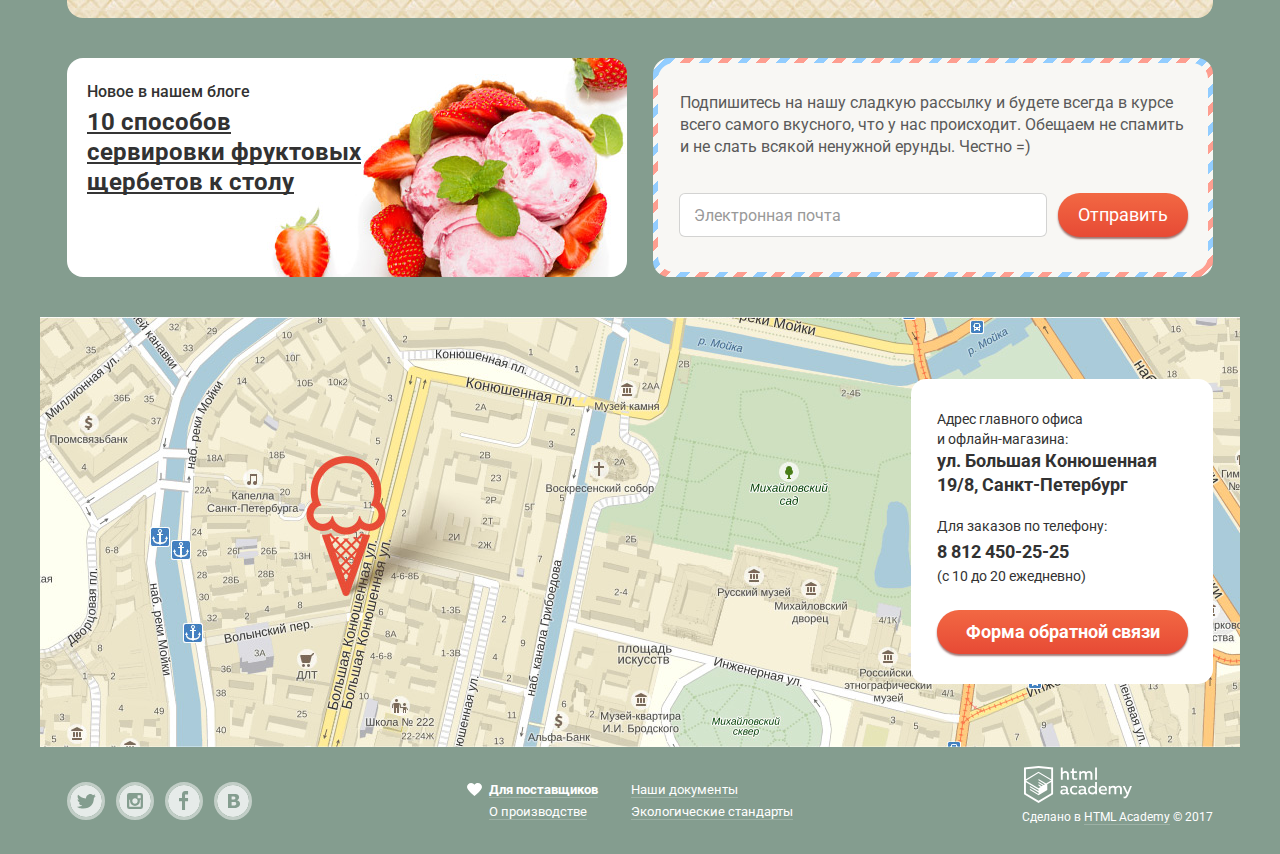
==== commit beedea81: "Сборка для защиты №3" ====
--- a/index.html
+++ b/index.html
@@ -26,7 +26,7 @@
                 <a href="catalog.html">Новинки</a>
               </li>
               <li>
-                <a href="#">Сливочное</a>
+                <a href="catalog.html">Сливочное</a>
               </li>
               <li>
                 <a href="#">Щербеты</a>
--- a/css/style.min.css
+++ b/css/style.min.css
@@ -1 +1 @@
-.main-header,.main-navigation{display:-webkit-box;display:-ms-flexbox}.breadcrumbs a,.login-link a,.site-navigation-item>a{background-origin:content-box}.user-login:focus path,.user-navigation-item:hover path,.user-search:focus path{fill:#323232}.catalog-item-title,.login-link{-webkit-box-ordinal-group:2;order:1}.login-link a,.promo-item,.site-navigation-item>a,.user-cart::before{background-repeat:no-repeat}.feature-item::before,.promo-item,.user-cart::before{background-position:center}.new-post,.promo-chocolate,.promo-raspberry{background-size:cover}.bestsellers-list .catalog-item-image::after,.catalog-item-title::before,.catalog-submenu .new-product::after,.feature-item::before,.subscription::before,.user-cart::before{content:""}.catalog,.catalog-item,.login-link,.main-header,.promo-item{-webkit-box-orient:vertical;-webkit-box-direction:normal}body{margin:0;padding:0;font-style:normal;font-weight:700;font-size:16px;line-height:22px;font-family:Roboto,Arial,sans-serif;color:#fff;background-color:#849d8f}a{text-decoration:none}img{max-width:100%;height:auto}.visually-hidden{position:absolute;width:1px;height:1px;margin:-1px;border:0;padding:0;clip:rect(0 0 0 0);overflow:hidden}.inner-page{background-image:-webkit-linear-gradient(top,#9cb0a5 0,#849d8f 650px);background-image:-o-linear-gradient(top,#9cb0a5 0,#849d8f 650px);background-image:linear-gradient(to bottom,#9cb0a5 0,#849d8f 650px)}#product-1:checked~.site-wrapper{background-color:#849d8f;background-image:-webkit-radial-gradient(center 358px,circle,#cff6e1,transparent 523px);background-image:-o-radial-gradient(center 358px,circle,#cff6e1,transparent 523px);background-image:radial-gradient(circle at center 358px,#cff6e1,transparent 523px)}#product-2:checked~.site-wrapper{background-color:#8996a6;background-image:-webkit-radial-gradient(center 326px,circle,#d6ebfc,transparent 533px);background-image:-o-radial-gradient(center 326px,circle,#d6ebfc,transparent 533px);background-image:radial-gradient(circle at center 326px,#d6ebfc,transparent 533px)}#product-3:checked~.site-wrapper{background-color:#9d8b84;background-image:-webkit-radial-gradient(center 314px,circle,#fae4db,transparent 540px);background-image:-o-radial-gradient(center 314px,circle,#fae4db,transparent 540px);background-image:radial-gradient(circle at center 314px,#fae4db,transparent 540px)}.container{width:1146px;margin:0 auto;padding:0 27px}.main-header{display:flex;-ms-flex-direction:column;flex-direction:column}.main-navigation{display:flex;-webkit-box-pack:justify;-ms-flex-pack:justify;justify-content:space-between;-webkit-box-align:start;-ms-flex-align:start;align-items:flex-start;padding-top:9px}.main-header-logo{-ms-flex-negative:0;flex-shrink:0;width:154px;height:64px;margin-right:11px}.main-header-logo:focus{outline:#fff solid 2px}.site-navigation{display:-webkit-box;display:-ms-flexbox;display:flex;-ms-flex-wrap:wrap;flex-wrap:wrap;min-width:410px;margin:14px 0 0;padding:0;list-style:none}.site-navigation-item{position:relative;padding:0 0 10px}.site-navigation-item>a{display:block;margin-bottom:5px;padding:7px 13px 6px 14px;line-height:18px;color:#fff;background-image:-webkit-linear-gradient(bottom,transparent 1px,rgba(255,255,255,.2) 1px,rgba(255,255,255,.2) 2px,transparent 2px);background-image:-o-linear-gradient(bottom,transparent 1px,rgba(255,255,255,.2) 1px,rgba(255,255,255,.2) 2px,transparent 2px);background-image:linear-gradient(to top,transparent 1px,rgba(255,255,255,.2) 1px,rgba(255,255,255,.2) 2px,transparent 2px)}.site-navigation-current>a{color:#fff;background-color:#d07058;background-image:none;border-radius:16px}.site-navigation-item:hover>a,.site-navigation-item>a:focus{color:#323232;background-color:#f7f6f3;background-image:none;border-radius:16px;outline:0}.site-navigation-item>a:active{color:#323232;background-color:#ededed;background-image:none;border-radius:16px;-webkit-box-shadow:inset 0 2px 1px 0 #696969;box-shadow:inset 0 2px 1px 0 #696969}.catalog-submenu{position:absolute;left:-7px;z-index:1;display:none;margin:0;padding:3px 0 8px;list-style:none;background-color:#f8f7f4;-webkit-box-shadow:0 20px 20px 0 rgba(0,0,0,.4);box-shadow:0 20px 20px 0 rgba(0,0,0,.4);border-radius:5px;overflow:hidden}.site-navigation-item:hover .catalog-submenu{display:block}.catalog-submenu li{padding:3px 0 0}.catalog-submenu .new-product{position:relative;padding-bottom:7px}.catalog-submenu .new-product::after{position:absolute;right:9px;bottom:0;left:6px;height:1px;background-color:#d1d0ce}.catalog-submenu a{display:block;min-width:103px;padding:6px 20px;font-weight:400;font-size:14px;line-height:16px;color:#323232}.new-product a{font-weight:700}.catalog-submenu a:focus,.catalog-submenu a:hover{background-color:#fbded7;outline:0}.catalog-submenu a:active{background-color:#f6b5a5}.catalog-submenu-current a,.catalog-submenu-current a:active,.catalog-submenu-current a:focus,.catalog-submenu-current a:hover{color:#fff;background-color:#d07058}.user-navigation{display:-webkit-box;display:-ms-flexbox;display:flex;-ms-flex-wrap:wrap;flex-wrap:wrap;-webkit-box-pack:end;-ms-flex-pack:end;justify-content:flex-end;-webkit-box-align:end;-ms-flex-align:end;align-items:flex-end;min-width:267px;margin:13px 0 0 auto;padding:0;list-style:none}.user-navigation-item{position:relative;padding:0 0 10px}.user-navigation-item>a{position:relative;display:block;padding:8px 17px 8px 44px;margin-bottom:4px;margin-left:10px;font-weight:500;font-size:14px;line-height:16px;color:#fff;background-color:rgba(255,255,255,.2);border-radius:16px}.user-navigation-item:hover>a:not(.user-cart),.user-navigation-item>a:not(.user-cart):focus{color:#323232;background-color:#f8f7f4;outline:0}a.user-search{display:-webkit-box;display:-ms-flexbox;display:flex;-webkit-box-pack:center;-ms-flex-pack:center;justify-content:center;-webkit-box-align:center;-ms-flex-align:center;align-items:center;width:33px;height:33px;padding:0;border-radius:50%}.search-form{position:absolute;right:0;z-index:1;display:none;width:311px;padding:20px 15px 22px;background-color:#f8f7f4;border-radius:6px;-webkit-box-shadow:0 20px 20px 0 rgba(0,0,0,.4);box-shadow:0 20px 20px 0 rgba(0,0,0,.4)}.user-navigation-item:hover .search-form{display:block}.search-form input{-webkit-box-sizing:border-box;box-sizing:border-box;width:100%;height:42px;padding:8px 15px 8px 13px;font:inherit;font-weight:700;line-height:24px;color:#323232;background-color:#fff;border:1px solid transparent;border-radius:5px;-webkit-box-shadow:0 0 0 1px #d3d3d2;box-shadow:0 0 0 1px #d3d3d2}.search-form input::-webkit-input-placeholder{font-weight:400;font-size:14px;color:#999}.search-form input::-moz-placeholder{font-weight:400;font-size:14px;color:#999}.search-form input:-ms-input-placeholder{font-weight:400;font-size:14px;color:#999}.search-form input:hover{border:1px solid #c7c6c5;-webkit-box-shadow:0 0 0 1px #c7c6c5;box-shadow:0 0 0 1px #c7c6c5}.search-form input:focus{border:1px solid #8fbdec;-webkit-box-shadow:0 0 0 1px #8fbdec;box-shadow:0 0 0 1px #8fbdec;outline:0}.user-login svg{position:absolute;top:6px;left:16px}.login-form{position:absolute;right:-2px;z-index:1;display:none;-ms-flex-wrap:wrap;flex-wrap:wrap;-webkit-box-pack:justify;-ms-flex-pack:justify;justify-content:space-between;-webkit-box-align:center;-ms-flex-align:center;align-items:center;width:240px;padding:20px 17px 22px 20px;background-color:#f8f7f4;border-radius:6px;-webkit-box-shadow:0 20px 20px 0 rgba(0,0,0,.4);box-shadow:0 20px 20px 0 rgba(0,0,0,.4)}.user-navigation-item:hover .login-form{display:-webkit-box;display:-ms-flexbox;display:flex}.login-field{width:100%;margin:0 0 22px}.login-form input{-webkit-box-sizing:border-box;box-sizing:border-box;width:100%;height:42px;padding:8px 15px 8px 13px;font:inherit;font-weight:700;line-height:24px;color:#323232;background-color:#fff;border:1px solid transparent;border-radius:5px;-webkit-box-shadow:0 0 0 1px #d3d3d2;box-shadow:0 0 0 1px #d3d3d2}.login-form input::-webkit-input-placeholder{font-weight:400;font-size:14px;color:#999}.login-form input::-moz-placeholder{font-weight:400;font-size:14px;color:#999}.login-form input:-ms-input-placeholder{font-weight:400;font-size:14px;color:#999}.login-form input:hover{border:1px solid #c7c6c5;-webkit-box-shadow:0 0 0 1px #c7c6c5;box-shadow:0 0 0 1px #c7c6c5}.login-form input:focus{border:1px solid #8fbdec;-webkit-box-shadow:0 0 0 1px #8fbdec;box-shadow:0 0 0 1px #8fbdec;outline:0}.login-link{display:-webkit-box;display:-ms-flexbox;display:flex;-ms-flex-direction:column;flex-direction:column;-webkit-box-pack:center;-ms-flex-pack:center;justify-content:center;-webkit-box-align:start;-ms-flex-align:start;align-items:flex-start;-ms-flex-order:1;margin:0 0 2px;padding:0 3px 0 4px}.login-link a{font-weight:400;font-size:13px;line-height:21px;color:#323232;background-image:-webkit-linear-gradient(bottom,transparent 4px,rgba(0,0,0,.3) 4px,rgba(0,0,0,.3) 5px,transparent 5px);background-image:-o-linear-gradient(bottom,transparent 4px,rgba(0,0,0,.3) 4px,rgba(0,0,0,.3) 5px,transparent 5px);background-image:linear-gradient(to top,transparent 4px,rgba(0,0,0,.3) 4px,rgba(0,0,0,.3) 5px,transparent 5px)}.login-link a:active,.login-link a:focus,.login-link a:hover{color:#e84d37;background-image:-webkit-linear-gradient(bottom,transparent 4px,rgba(236,89,60,.3) 4px,rgba(236,89,60,.3) 5px,transparent 5px);background-image:-o-linear-gradient(bottom,transparent 4px,rgba(236,89,60,.3) 4px,rgba(236,89,60,.3) 5px,transparent 5px);background-image:linear-gradient(to top,transparent 4px,rgba(236,89,60,.3) 4px,rgba(236,89,60,.3) 5px,transparent 5px);outline:0}.button{display:block;padding:10px 25px;font:inherit;font-size:18px;line-height:24px;text-align:center;color:#fff;background-color:#ec593c;background-image:-webkit-gradient(linear,left bottom,left top,from(#e74a35),to(#f26843));background-image:-webkit-linear-gradient(bottom,#e74a35 0,#f26843 100%);background-image:-o-linear-gradient(bottom,#e74a35 0,#f26843 100%);background-image:linear-gradient(to top,#e74a35 0,#f26843 100%);border:none;border-radius:22px;-webkit-box-shadow:0 2px 2px 0 rgba(85,8,0,.54);box-shadow:0 2px 2px 0 rgba(85,8,0,.54);cursor:pointer}.button:focus,.button:hover{color:#fefefe;background-color:#f07a63;background-image:-webkit-gradient(linear,left bottom,left top,from(#ec6f5e),to(#f58669));background-image:-webkit-linear-gradient(bottom,#ec6f5e 0,#f58669 100%);background-image:-o-linear-gradient(bottom,#ec6f5e 0,#f58669 100%);background-image:linear-gradient(to top,#ec6f5e 0,#f58669 100%);-webkit-box-shadow:0 1px 2px 0 rgba(172,16,0,1);box-shadow:0 1px 2px 0 rgba(172,16,0,1);outline:0}.button:active{color:#fceeec;background-color:#db5338;background-image:-webkit-gradient(linear,left top,left bottom,from(#d74531),to(#e1613e));background-image:-webkit-linear-gradient(top,#d74531 0,#e1613e 100%);background-image:-o-linear-gradient(top,#d74531 0,#e1613e 100%);background-image:linear-gradient(to bottom,#d74531 0,#e1613e 100%);-webkit-box-shadow:inset 0 2px 2px 0 rgba(148,39,24,1);box-shadow:inset 0 2px 2px 0 rgba(148,39,24,1)}.user-cart{position:relative}.user-cart:focus{outline:#fff solid 2px}.user-cart::before{position:absolute;bottom:6px;left:16px;width:21px;height:20px;background-image:url(../img/icon_cart_empty.svg)}a.user-cart-full{color:#323232;background-color:#f7f6f3}.user-cart-full::before{background-image:url(../img/icon_cart_full.svg)}.cart-view{position:absolute;right:0;z-index:1;display:none;width:513px;padding:18px 12px 23px 15px;text-align:right;color:#323232;background-color:#f8f7f4;border-radius:5px;-webkit-box-shadow:0 20px 20px 0 rgba(0,0,0,.4);box-shadow:0 20px 20px 0 rgba(0,0,0,.4)}.user-navigation-item:hover .cart-view{display:block}.cart-list{font-weight:400;font-size:13px;line-height:16px;text-align:left;border-collapse:collapse}.cart-item td{padding:0 10px 15px}.cart-list .cart-item-delete,.cart-list .cart-item-image{padding-right:0;padding-left:0}.cart-item:nth-child(2) td{padding-bottom:22px}.cart-item-delete button{position:relative;width:22px;height:22px;padding:0;background-color:transparent;border:none;cursor:pointer}.cart-item-delete button::after,.cart-item-delete button::before{content:"";position:absolute;top:11px;left:0;width:15px;height:1px;background-color:#231f20;-webkit-transform:rotate(45deg);-ms-transform:rotate(45deg);transform:rotate(45deg)}.cart-item-delete button::after{-webkit-transform:rotate(-45deg);-ms-transform:rotate(-45deg);transform:rotate(-45deg)}.cart-list .cart-item-image{width:43px;text-align:center}.cart-item-image img{width:33px;height:33px;border-radius:50%}td.cart-item-title{padding-left:8px}tr.cart-item:nth-child(2) .cart-item-title{padding-bottom:15px;vertical-align:bottom}td.cart-item-quantity{min-width:100px;padding:0 8px 15px 12px;text-align:center}td.cart-item-total{min-width:65px;padding-right:13px;text-align:center}.cart-list .table-light{color:#999}.cart-list .cart-total{font-weight:700;font-size:15px;line-height:18px;border-top:1px solid #cacac7}.cart-total td{padding-top:14px;padding-right:0;padding-bottom:13px;text-align:right}.cart-view .button{display:inline-block;padding-right:16px;padding-left:15px;vertical-align:bottom}.header-info{position:relative;margin:0;font-size:14px;line-height:20px;text-align:right}.header-phone{position:absolute;right:0;bottom:-25px;font-size:22px;line-height:24px;text-align:right}.slider-wrapper{position:relative;z-index:0}.sliders-list{margin:0;padding:0;list-style:none}.slider-item{position:relative;display:none;padding:300px 250px 0;text-align:center}.slider-item:first-child{padding:300px 235px 0}#product-1:checked~.site-wrapper .slider-item:nth-child(1),#product-2:checked~.site-wrapper .slider-item:nth-child(2),#product-3:checked~.site-wrapper .slider-item:nth-child(3){display:block}.slider-title{padding:0;margin:0 0 30px;font-size:60px;line-height:60px}.slider-image{position:absolute;top:-10px;left:247px;z-index:-1;margin:0}.slider-item:first-child .slider-image{left:250px}.slider-image img{width:647px;height:584px}.slider-button{display:inline-block;margin-bottom:40px;padding:9px 41px 11px;font-size:32px;line-height:44px;vertical-align:bottom;color:#fff;background-color:#ec593c;background-image:-webkit-gradient(linear,left bottom,left top,from(#e74a35),to(#f26843));background-image:-webkit-linear-gradient(bottom,#e74a35 0,#f26843 100%);background-image:-o-linear-gradient(bottom,#e74a35 0,#f26843 100%);background-image:linear-gradient(to top,#e74a35 0,#f26843 100%);border-radius:32px;-webkit-box-shadow:0 2px 2px 0 rgba(172,16,0,.64);box-shadow:0 2px 2px 0 rgba(172,16,0,.64);text-shadow:0 2px 5px rgba(160,32,11,.76)}.index-columns,.slider-controls{display:-webkit-box;display:-ms-flexbox}.slider-button:focus,.slider-button:hover{background-color:#f07a63;background-image:-webkit-gradient(linear,left bottom,left top,from(#ec6f5e),to(#f58669));background-image:-webkit-linear-gradient(bottom,#ec6f5e 0,#f58669 100%);background-image:-o-linear-gradient(bottom,#ec6f5e 0,#f58669 100%);background-image:linear-gradient(to top,#ec6f5e 0,#f58669 100%);-webkit-box-shadow:0 2px 2px 0 rgba(172,16,0,1);box-shadow:0 2px 2px 0 rgba(172,16,0,1);outline:0}.slider-button:active{background-color:#db5338;background-image:-webkit-gradient(linear,left bottom,left top,from(#e1613e),to(#d74632));background-image:-webkit-linear-gradient(bottom,#e1613e 0,#d74632 100%);background-image:-o-linear-gradient(bottom,#e1613e 0,#d74632 100%);background-image:linear-gradient(to top,#e1613e 0,#d74632 100%);-webkit-box-shadow:inset 0 2px 2px 0 rgba(148,39,24,1);box-shadow:inset 0 2px 2px 0 rgba(148,39,24,1)}.slider-controls{position:absolute;bottom:63px;display:flex}.slide-control{width:17px;height:17px;margin-right:8px;background-color:transparent;border:2px solid #fff;border-radius:50%;cursor:pointer}#product-1:focus~.site-wrapper label[for=product-1],#product-2:focus~.site-wrapper label[for=product-2],#product-3:focus~.site-wrapper label[for=product-3]{outline:#fff solid 2px}#product-1:checked~.site-wrapper label[for=product-1],#product-2:checked~.site-wrapper label[for=product-2],#product-3:checked~.site-wrapper label[for=product-3]{background-color:#fff}.slide-control:hover{background-color:rgba(255,255,255,.4)}.slide-control:active{background-color:#fff}.index-columns{display:flex;-webkit-box-pack:justify;-ms-flex-pack:justify;justify-content:space-between;margin-bottom:40px}.bestsellers-list,.promo-item{display:-webkit-box;display:-ms-flexbox}.promo-list{position:relative;z-index:1;margin:0 0 34px;padding:0;list-style:none}.promo-item{display:flex;-ms-flex-direction:column;flex-direction:column;width:520px;padding:15px 20px 24px;border-radius:16px}.promo-raspberry{background-color:#78172b;background-image:url(../img/rasberry.jpg)}.promo-chocolate{background-color:#472c1f;background-image:url(../img/chocolate_chips.jpg)}.promo-title{margin:0 0 15px;font-size:35px;line-height:41px}.promo-description{margin:0 0 45px;font-size:18px}.promo-item .button{-ms-flex-item-align:end;align-self:flex-end}.promo-raspberry .button{padding:10px 23px 11px}.promo-chocolate .button{padding:10px 22px 11px}.bestsellers{margin-bottom:7px}.bestsellers-list{display:flex;-ms-flex-wrap:wrap;flex-wrap:wrap;margin:0;padding:0;list-style:none}.catalog-item,.features-list{display:-webkit-box;display:-ms-flexbox}.catalog-item{position:relative;display:flex;-ms-flex-direction:column;flex-direction:column;width:267px;margin-right:26px;margin-bottom:20px;padding-top:7px}.catalog-item:nth-child(4n){margin-right:0}.catalog-item:hover{z-index:1}.catalog-item-title{-ms-flex-order:1;margin:0 0 10px;padding:0 5px;font-size:16px;text-align:center}.catalog-item-title::before{position:absolute;top:0;left:-13px;z-index:-1;display:none;width:293px;height:405px;background-color:rgba(248,247,244,.2);border-radius:5px;-webkit-box-shadow:0 20px 20px 0 rgba(0,0,0,.4);box-shadow:0 20px 20px 0 rgba(0,0,0,.4)}.catalog-item:hover .catalog-item-title::before{display:block}.catalog-item-title a{font-weight:500;color:#fff;background-image:-webkit-linear-gradient(bottom,rgba(255,255,255,.2) 0,rgba(255,255,255,.2) 1px,transparent 1px);background-image:-o-linear-gradient(bottom,rgba(255,255,255,.2) 0,rgba(255,255,255,.2) 1px,transparent 1px);background-image:linear-gradient(to top,rgba(255,255,255,.2) 0,rgba(255,255,255,.2) 1px,transparent 1px)}.catalog-item-title a:active,.catalog-item-title a:focus,.catalog-item-title a:hover{color:#ffbc9e;background-image:-webkit-linear-gradient(bottom,rgba(249,172,159,.3) 0,rgba(249,172,159,.3) 1px,transparent 1px);background-image:-o-linear-gradient(bottom,rgba(249,172,159,.3) 0,rgba(249,172,159,.3) 1px,transparent 1px);background-image:linear-gradient(to top,rgba(249,172,159,.3) 0,rgba(249,172,159,.3) 1px,transparent 1px)}.catalog-item-title a:focus{outline:0}.catalog-item-image{position:relative;margin:0 0 7px}.bestsellers-list .catalog-item-image::after{position:absolute;top:0;left:0;width:61px;height:61px;background-image:url(../img/hit.svg);background-repeat:no-repeat;background-position:center}.catalog-item-image img{width:267px;height:267px;border-radius:50%}.catalog-item-price{position:absolute;top:215px;left:0;margin:0;font-size:45px;line-height:45px;text-shadow:0 1px 3px rgba(49,50,53,.5)}.catalog-item-price .weight{font-size:30px}.features p,.new-post-title a{font-size:24px;line-height:30px}.button-preview{position:absolute;bottom:-43px;left:33px;display:none;padding:9px 17px 11px 18px}.catalog-item:hover .button-preview,.contacts .contacts-feedback{display:block}.features{padding:25px 20px 23px;margin-bottom:40px;color:#323232;background-color:#eee1c6;background-image:url(../img/waffle_background.jpg);background-repeat:repeat;border-radius:16px}.features p{margin:0;font-weight:500}.features-list{display:flex;-ms-flex-wrap:wrap;flex-wrap:wrap;-webkit-box-pack:justify;-ms-flex-pack:justify;justify-content:space-between;margin:0;padding:0;list-style:none}.breadcrumbs,.subscription-form{display:-webkit-box;display:-ms-flexbox}.feature-item{position:relative;width:482px;padding-top:20px;padding-bottom:2px;padding-left:57px;font-weight:400}.feature-item::before{position:absolute;top:8px;left:0;width:49px;height:49px;background-repeat:no-repeat}.feature-item-fabrication::before{background-image:url(../img/ice-cream.svg)}.feature-item-provider::before{background-image:url(../img/cow.svg)}.feature-item-ingredient::before{background-image:url(../img/leaf.svg)}.feature-item-delivery::before{background-image:url(../img/thermometer.svg)}.new-post{width:520px;padding:23px 20px 25px;background-color:#fff;background-image:url(../img/strawberry_background.jpg);background-position:right 0 top 0;border-radius:16px}.subscription,.subscription::before{background-color:#f8f7f4;border-radius:16px}.new-post p{margin:0 0 4px;font-weight:500;color:#323232}.new-post-title{width:285px;margin:0}.new-post-title a{color:#323232;background-image:-webkit-linear-gradient(bottom,transparent 2px,#353535 2px,#353535 4px,transparent 4px);background-image:-o-linear-gradient(bottom,transparent 2px,#353535 2px,#353535 4px,transparent 4px);background-image:linear-gradient(to top,transparent 2px,#353535 2px,#353535 4px,transparent 4px)}.new-post-title a:active,.new-post-title a:focus,.new-post-title a:hover{color:#e84d37;background-image:-webkit-linear-gradient(bottom,transparent 2px,rgba(236,89,60,.3) 2px,rgba(236,89,60,.3) 4px,transparent 4px);background-image:-o-linear-gradient(bottom,transparent 2px,rgba(236,89,60,.3) 2px,rgba(236,89,60,.3) 4px,transparent 4px);background-image:linear-gradient(to top,transparent 2px,rgba(236,89,60,.3) 2px,rgba(236,89,60,.3) 4px,transparent 4px);outline:0}.subscription{position:relative;z-index:0;width:508px;padding:18px 25px 40px 27px;font-weight:400;color:#5a5a5a;background-image:-webkit-repeating-linear-gradient(315deg,#fe9e90 0,#fe9e90 2px,#f8f7f4 2px,#f8f7f4 9px,#92cdff 9px,#92cdff 16px,#f8f7f4 16px,#f8f7f4 22px,#fe9e90 22px,#fe9e90 27px);background-image:-o-repeating-linear-gradient(315deg,#fe9e90 0,#fe9e90 2px,#f8f7f4 2px,#f8f7f4 9px,#92cdff 9px,#92cdff 16px,#f8f7f4 16px,#f8f7f4 22px,#fe9e90 22px,#fe9e90 27px);background-image:repeating-linear-gradient(135deg,#fe9e90 0,#fe9e90 2px,#f8f7f4 2px,#f8f7f4 9px,#92cdff 9px,#92cdff 16px,#f8f7f4 16px,#f8f7f4 22px,#fe9e90 22px,#fe9e90 27px)}.subscription::before{position:absolute;top:5px;right:5px;bottom:5px;left:5px;z-index:-1}.subscription-inner p{margin:0}.subscription-form{display:flex;-webkit-box-pack:justify;-ms-flex-pack:justify;justify-content:space-between;-webkit-box-align:center;-ms-flex-align:center;align-items:center;margin-top:35px}.subscription-form input{-webkit-box-sizing:border-box;box-sizing:border-box;width:366px;height:42px;padding:8px 15px 8px 13px;font:inherit;font-weight:700;line-height:24px;color:#323232;background-color:#fff;border:1px solid transparent;border-radius:5px;-webkit-box-shadow:0 0 0 1px #d3d3d2;box-shadow:0 0 0 1px #d3d3d2}.subscription-form input:hover{border:1px solid #c7c6c5;-webkit-box-shadow:0 0 0 1px #c7c6c5;box-shadow:0 0 0 1px #c7c6c5}.subscription-form input:focus{border:1px solid #8fbdec;-webkit-box-shadow:0 0 0 1px #8fbdec;box-shadow:0 0 0 1px #8fbdec;outline:0}.subscription-form input::-webkit-input-placeholder{font-weight:400;color:#999}.subscription-form input::-moz-placeholder{font-weight:400;color:#999}.subscription-form input:-ms-input-placeholder{font-weight:400;color:#999}.subscription-form .button{padding-right:20px;padding-left:20px}.map-and-contacts{position:relative;width:1200px;margin:0 auto}.map-and-contacts iframe{position:absolute;top:0;left:0;border:0}.map{margin:0}.map img{width:1200px;height:430px}.contacts{position:absolute;top:62px;right:27px;width:251px;padding:30px 25px 30px 26px;color:#323232;background-color:#fff;border-radius:15px}.contacts dl{margin:0;padding-bottom:5px}.contacts dt{font-weight:400;font-size:14px;line-height:20px}.contacts dt:first-child{padding-right:100px}.contacts dd+dt{margin-bottom:4px}.contacts dd{margin:0 0 19px;font-weight:700;font-size:18px;line-height:24px}.contacts .contacts-note{display:block;margin-top:2px;font-weight:400;font-size:14px;line-height:20px}.breadcrumbs{display:flex;-webkit-box-pack:start;-ms-flex-pack:start;justify-content:flex-start;-ms-flex-wrap:wrap;flex-wrap:wrap;margin:6px 0 5px;padding:0;list-style:none}.breadcrumbs li{position:relative;margin-right:22px;font-weight:400;font-size:14px;line-height:16px}.breadcrumbs li:not(:last-child)::after{content:"»";position:absolute;top:0;right:-14px}.filter-input-checkbox:checked+label::before,.filter-input-radio+label::before,.filter-input-radio:checked+label::after,.for-provider::before,.modal-close::after,.modal-close::before,.pagination-arrows::before,.select-container::after{content:""}.breadcrumbs a{color:#fff;background-image:-webkit-linear-gradient(bottom,transparent 1px,rgba(255,255,255,.2) 1px,rgba(255,255,255,.2) 2px,transparent 2px);background-image:-o-linear-gradient(bottom,transparent 1px,rgba(255,255,255,.2) 1px,rgba(255,255,255,.2) 2px,transparent 2px);background-image:linear-gradient(to top,transparent 1px,rgba(255,255,255,.2) 1px,rgba(255,255,255,.2) 2px,transparent 2px);background-repeat:no-repeat}.breadcrumbs a:active,.breadcrumbs a:focus,.breadcrumbs a:hover{color:#ffbc9e;background-image:-webkit-linear-gradient(bottom,transparent 1px,rgba(249,172,159,.3) 1px,rgba(249,172,159,.3) 2px,transparent 2px);background-image:-o-linear-gradient(bottom,transparent 1px,rgba(249,172,159,.3) 1px,rgba(249,172,159,.3) 2px,transparent 2px);background-image:linear-gradient(to top,transparent 1px,rgba(249,172,159,.3) 1px,rgba(249,172,159,.3) 2px,transparent 2px)}.breadcrumbs a:focus{outline:#fff solid 2px}.breadcrumbs-current a,.breadcrumbs-current a:active,.breadcrumbs-current a:focus,.breadcrumbs-current a:hover{font-weight:400;font-size:14px;line-height:16px;color:#fff;background-image:none}.page-title{margin:0 0 24px;font-size:35px;line-height:41px}.filters-form{display:-webkit-box;display:-ms-flexbox;display:flex;-ms-flex-wrap:wrap;flex-wrap:wrap;-webkit-box-pack:start;-ms-flex-pack:start;justify-content:flex-start;-webkit-box-align:end;-ms-flex-align:end;align-items:flex-end;margin-bottom:34px;font-weight:500;font-size:14px;line-height:16px}.filter-sorting{margin:0 15px 0 0}.filter-sorting label{display:block;margin-bottom:5px;padding-left:17px}.select-container{position:relative;display:inline-block;padding:0 14px 0 0;vertical-align:bottom;border-radius:18px;overflow:hidden}.filters-form select{width:160%;padding:8px 0 8px 12px;font:inherit;font-size:16px;line-height:18px;color:#fff;background-color:rgba(255,255,255,.2);border:none;border-radius:18px}.filters-form select:focus,.filters-form select:hover{color:#323232;outline:0}.filters-form select:focus-within{color:#323232;background-color:#fff;outline:0}.price-controls input:focus,.range-toggle:focus{outline:#fff solid 2px}.select-container::after{position:absolute;top:13px;right:15px;display:block;width:0;height:0;border-top:10px solid #fff;border-right:5px solid transparent;border-bottom:none;border-left:5px solid transparent}.select-container:focus-within::after,.select-container:hover::after{border-top-color:#323232}.filter-price{margin-right:15px}.price-controls{margin:0 0 5px;padding-left:16px}.price-controls input{width:28px;font:inherit;color:inherit;background:0 0;border:none}.filter-addition label,.filter-fat label{font-size:16px;line-height:18px;cursor:pointer}.range-controls{position:relative;width:176px;padding:16px 22px;background-color:rgba(255,255,255,.2);border-radius:18px}.range-controls .scale{width:100%;height:4px;background-color:rgba(248,247,244,.5)}.range-controls .bar{width:107px;height:4px;margin-left:16px;background-color:#f8f7f4}.range-toggle{position:absolute;top:8px;display:block;-webkit-box-sizing:content-box;box-sizing:content-box;width:4px;height:4px;padding:0;background-color:#ababab;border:8px solid #fff;border-radius:50%;cursor:pointer}.range-toggle-min{left:34px}.range-toggle-max{left:132px}.filters-form fieldset{margin:0;padding:0;border:none}.filter-fat legend{margin-bottom:5px;padding-left:14px}.filter-fat ul{display:-webkit-box;display:-ms-flexbox;display:flex;margin:0;padding:0;list-style:none;background-color:rgba(255,255,255,.2);border-radius:18px}.filter-fat li{padding:0 5px}.filter-fat li:last-child{padding-right:8px}.filter-fat label{position:relative;display:block;padding:9px 5px 9px 37px}label[for=fat-max]{padding:9px 9px 9px 33px}.filter-input-radio+label::before{position:absolute;top:7px;left:7px;width:14px;height:14px;border:4px solid #fff;border-radius:50%;opacity:.8}.filter-input-radio+label[for=fat-max]::before{left:2px}.filter-input-radio+label:hover::before,.filter-input-radio:focus+label::before{opacity:1}.filter-input-radio:disabled+label::before{opacity:.4}.filter-input-radio:checked+label::after{position:absolute;top:14px;left:14px;width:8px;height:8px;background-color:#fff;border-radius:50%;opacity:.8}.filter-addition ul,.filter-button{background-color:rgba(255,255,255,.2)}.filter-input-radio:checked+label[for=fat-max]::after{left:9px}.filter-input-radio:checked+label:hover::after,.filter-input-radio:checked:focus+label::after{opacity:1}.filter-input-radio:checked:disabled+label::after{opacity:.4}.filters-form .filter-addition{margin-top:17px}.filter-addition legend{margin-bottom:5px;padding-left:16px}.filter-addition ul{display:-webkit-box;display:-ms-flexbox;display:flex;margin:0;padding:0;list-style:none;border-radius:19px}.filter-addition li{padding:0 1px 0 9px}.filter-addition li:last-child{padding-right:11px}.filter-addition label{position:relative;display:block;padding:9px 5px 9px 39px}.catalog,.catalog-list{display:-webkit-box;display:-ms-flexbox}.filter-input-checkbox:not(:checked)+label::before{content:"";position:absolute;top:8px;left:7px;width:16px;height:16px;border:2px solid #fff;border-radius:3px;opacity:.8}.filter-input-checkbox:not(:checked)+label:hover::before,.filter-input-checkbox:not(:checked):focus+label::before{opacity:1}.filter-input-checkbox:not(:checked):disabled+label::before{opacity:.4}.filter-input-checkbox:checked+label::before{position:absolute;top:8px;left:7px;width:23px;height:20px;background-image:url(../img/checkbox-on.svg);background-repeat:no-repeat;background-size:100% 100%;opacity:.8}.filter-input-checkbox:checked+label:hover::before,.filter-input-checkbox:checked:focus+label::before{opacity:1}.filter-input-checkbox:checked:disabled+label::before{opacity:.4}.filter-button{margin-left:15px;padding:9px 30px;font:inherit;font-weight:500;font-size:16px;line-height:18px;text-align:center;color:#fff;border:none;border-radius:22px;-webkit-box-shadow:inset 0 0 0 2px #fbfcfb;box-shadow:inset 0 0 0 2px #fbfcfb}.filter-button:focus,.filter-button:hover{color:#323232;background-color:#fbfcfb;outline:0}.filter-button:active{background-color:#eaeaea;-webkit-box-shadow:inset 0 2px 1px 0 rgba(105,105,105,1);box-shadow:inset 0 2px 1px 0 rgba(105,105,105,1)}.catalog{display:flex;-ms-flex-direction:column;flex-direction:column;margin-bottom:5px;border-bottom:1px solid rgba(255,255,255,.3)}.catalog-list,.footer-navigation{-ms-flex-wrap:wrap;list-style:none}.catalog-list{display:flex;flex-wrap:wrap;margin:0 0 52px;padding:0}.catalog-pagination{position:relative;display:-webkit-box;display:-ms-flexbox;display:flex;-webkit-box-pack:end;-ms-flex-pack:end;justify-content:flex-end;margin:0 23px 30px 0;padding:0;list-style:none}.catalog-pagination li{padding-left:3px}.catalog-pagination li:last-child{position:absolute;right:-30px}.catalog-pagination a{display:block;width:26px;height:26px;font-weight:500;font-size:16px;line-height:26px;text-align:center;color:#fff;border-radius:50%}.footer-social,.main-footer{display:-webkit-box;display:-ms-flexbox}.catalog-pagination a:focus,.catalog-pagination a:hover{background-color:rgba(255,255,255,.2)}.catalog-pagination a:active,.catalog-pagination-current a,.catalog-pagination-current a:active,.catalog-pagination-current a:focus,.catalog-pagination-current a:hover{color:#323232;background-color:#fff}.catalog-pagination a:focus{outline:#fff solid 2px}.pagination-arrows{position:relative}.pagination-arrows::before{position:absolute;top:9px;right:8px;width:7px;height:7px;border:1px solid #fff;border-top-style:none;border-right-style:none;-webkit-transform:rotate(45deg);-ms-transform:rotate(45deg);transform:rotate(45deg)}.pagination-next::before{right:10px;-webkit-transform:rotate(-135deg);-ms-transform:rotate(-135deg);transform:rotate(-135deg)}.pagination-arrows:active::before{border-color:#323232}.catalog-pagination-disabled a::before,.catalog-pagination-disabled a:active::before{border-color:rgba(255,255,255,.2)}.catalog-pagination-disabled a:active,.catalog-pagination-disabled a:focus,.catalog-pagination-disabled a:hover{background:0 0;outline:0;cursor:default}.copyright-htmlacademy a,.footer-navigation a{vertical-align:bottom;background-repeat:no-repeat;background-origin:content-box}.main-footer{display:flex;-webkit-box-pack:justify;-ms-flex-pack:justify;justify-content:space-between;-webkit-box-align:end;-ms-flex-align:end;align-items:flex-end;padding-top:13px;padding-bottom:28px}.main-footer a{color:#fff}.main-footer a:focus{outline:#fff solid 2px}.main-footer a:active{outline-width:0}.footer-social{display:flex;margin:0;padding:0;list-style:none}.footer-social li{margin-right:11px}.social-button svg{border:3px solid rgba(255,255,255,.5);border-radius:50%}.social-button:active svg,.social-button:focus svg,.social-button:hover svg{border-color:rgba(255,255,255,.7)}.social-button path{fill:rgba(255,255,255,.8)}.social-button:focus path,.social-button:hover path{fill:#fff}.social-button path:active,.social-button:active path{fill:#e9e9e9}.footer-navigation{display:-webkit-box;display:-ms-flexbox;display:flex;flex-wrap:wrap;width:365px;margin:0;padding:0 0 5px}.footer-navigation li:nth-child(odd){width:120px;padding-left:29px;margin-right:22px}.footer-navigation li:nth-child(even){width:172px}.for-provider{position:relative}.for-provider::before{position:absolute;top:5px;left:6px;width:16px;height:16px;background-image:url(../img/heart.svg);background-repeat:no-repeat;background-position:center}.footer-navigation a{display:inline-block;font-weight:400;font-size:13px;line-height:18px;background-image:-webkit-linear-gradient(bottom,transparent 1px,rgba(255,255,255,.2) 1px,rgba(255,255,255,.2) 2px,transparent 2px);background-image:-o-linear-gradient(bottom,transparent 1px,rgba(255,255,255,.2) 1px,rgba(255,255,255,.2) 2px,transparent 2px);background-image:linear-gradient(to top,transparent 1px,rgba(255,255,255,.2) 1px,rgba(255,255,255,.2) 2px,transparent 2px)}.for-provider a{font-weight:700}.footer-navigation a:active,.footer-navigation a:focus,.footer-navigation a:hover{color:#ffbc9e;background-image:-webkit-linear-gradient(bottom,transparent 1px,rgba(249,172,159,.3) 1px,rgba(249,172,159,.3) 2px,transparent 2px);background-image:-o-linear-gradient(bottom,transparent 1px,rgba(249,172,159,.3) 1px,rgba(249,172,159,.3) 2px,transparent 2px);background-image:linear-gradient(to top,transparent 1px,rgba(249,172,159,.3) 1px,rgba(249,172,159,.3) 2px,transparent 2px)}.footer-copyright{font-weight:400;font-size:12px;line-height:18px}.footer-copyright>a{display:block;padding-left:2px}.footer-copyright img{width:108px height: 37px}.copyright-htmlacademy{margin:0}.copyright-htmlacademy a{display:inline-block;background-image:-webkit-linear-gradient(bottom,transparent 1px,rgba(255,255,255,.2) 1px,rgba(255,255,255,.2) 2px,transparent 2px);background-image:-o-linear-gradient(bottom,transparent 1px,rgba(255,255,255,.2) 1px,rgba(255,255,255,.2) 2px,transparent 2px);background-image:linear-gradient(to top,transparent 1px,rgba(255,255,255,.2) 1px,rgba(255,255,255,.2) 2px,transparent 2px)}.copyright-htmlacademy a:active,.copyright-htmlacademy a:focus,.copyright-htmlacademy a:hover{color:#ffbc9e;background-image:-webkit-linear-gradient(bottom,transparent 1px,rgba(249,172,159,.3) 1px,rgba(249,172,159,.3) 2px,transparent 2px);background-image:-o-linear-gradient(bottom,transparent 1px,rgba(249,172,159,.3) 1px,rgba(249,172,159,.3) 2px,transparent 2px);background-image:linear-gradient(to top,transparent 1px,rgba(249,172,159,.3) 1px,rgba(249,172,159,.3) 2px,transparent 2px)}@-webkit-keyframes emerging{0%{-webkit-transform:translateY(-400px) scale(0);transform:translateY(-400px) scale(0);opacity:0}100%{-webkit-transform:translateY(0) scale(1);transform:translateY(0) scale(1);opacity:1}}@keyframes emerging{0%{-webkit-transform:translateY(-400px) scale(0);transform:translateY(-400px) scale(0);opacity:0}100%{-webkit-transform:translateY(0) scale(1);transform:translateY(0) scale(1);opacity:1}}@-webkit-keyframes swing{40%{-webkit-transform:translateY(-150px) scale(.7);transform:translateY(-150px) scale(.7)}100%{-webkit-transform:translateY(0) scale(1);transform:translateY(0) scale(1)}}@keyframes swing{40%{-webkit-transform:translateY(-150px) scale(.7);transform:translateY(-150px) scale(.7)}100%{-webkit-transform:translateY(0) scale(1);transform:translateY(0) scale(1)}}@-webkit-keyframes disappearing{100%{-webkit-transform:translateY(-400px) scale(0);transform:translateY(-400px) scale(0);opacity:0;visibility:hidden}}@keyframes disappearing{100%{-webkit-transform:translateY(-400px) scale(0);transform:translateY(-400px) scale(0);opacity:0;visibility:hidden}}.modal-feedback{position:fixed;top:338px;left:50%;z-index:1;display:none;width:428px;margin-left:-239px;padding:18px 25px;color:#323232;background-color:#f8f7f4;border-radius:10px}.modal-show{display:block;-webkit-animation:emerging .8s;animation:emerging .8s}.modal-error{-webkit-animation:swing .8s;animation:swing .8s}.modal-closing{display:block;-webkit-animation:disappearing .8s;animation:disappearing .8s;-webkit-animation-fill-mode:forwards;animation-fill-mode:forwards}.modal-feedback>p{margin:0 0 17px;font-weight:500;font-size:24px;line-height:28px}.feedback-form{display:-webkit-box;display:-ms-flexbox;display:flex;-ms-flex-wrap:wrap;flex-wrap:wrap}.feedback-field{margin:0 0 22px}.feedback-form input,.feedback-form textarea{-webkit-box-sizing:border-box;box-sizing:border-box;padding:9px 15px 7px 13px;font:inherit;font-weight:700;line-height:24px;color:#323232;background-color:#fff;border:1px solid transparent;border-radius:5px;-webkit-box-shadow:0 0 0 1px #d3d3d2;box-shadow:0 0 0 1px #d3d3d2}.feedback-form input{width:267px;height:42px}.feedback-form textarea{width:100%;height:155px;margin-bottom:25px}.feedback-form input::-webkit-input-placeholder,.feedback-form textarea::-webkit-input-placeholder{font-weight:400;color:#999}.feedback-form input::-moz-placeholder,.feedback-form textarea::-moz-placeholder{font-weight:400;color:#999}.feedback-form input:-ms-input-placeholder,.feedback-form textarea:-ms-input-placeholder{font-weight:400;color:#999}.feedback-form input:hover,.feedback-form textarea:hover{border:1px solid #c7c6c5;-webkit-box-shadow:0 0 0 1px #c7c6c5;box-shadow:0 0 0 1px #c7c6c5}.feedback-form input:focus,.feedback-form textarea:focus{border:1px solid #8fbdec;-webkit-box-shadow:0 0 0 1px #8fbdec;box-shadow:0 0 0 1px #8fbdec;outline:0}.feedback-form .button{margin-left:auto;margin-bottom:10px;padding:10px 24px}.modal-close{position:absolute;top:10px;right:10px;width:30px;height:30px;font-size:0;background-color:transparent;border:0;cursor:pointer}.modal-close::after,.modal-close::before{position:absolute;top:14px;left:4px;width:22px;height:2px;background-color:#231f20;-webkit-transform:rotate(45deg);-ms-transform:rotate(45deg);transform:rotate(45deg)}.modal-close::after{-webkit-transform:rotate(-45deg);-ms-transform:rotate(-45deg);transform:rotate(-45deg)}.overlay{position:fixed;top:0;left:0;display:none;width:100%;height:100%;background:rgba(0,0,0,.3)}.overlay-show{display:block}+.main-header,.main-navigation{display:-webkit-box;display:-ms-flexbox}.breadcrumbs a,.login-link a,.site-navigation-item>a{background-origin:content-box}.user-login:focus path,.user-navigation-item:hover path,.user-search:focus path{fill:#323232}.catalog-item-title,.login-link{-webkit-box-ordinal-group:2;order:1}.login-link a,.promo-item,.site-navigation-item>a,.user-cart::before{background-repeat:no-repeat}.feature-item::before,.promo-item,.user-cart::before{background-position:center}.new-post,.promo-chocolate,.promo-raspberry{background-size:cover}.bestsellers-list .catalog-item-image::after,.catalog-item-title::before,.catalog-submenu .new-product::after,.feature-item::before,.subscription::before,.user-cart::before{content:""}.catalog,.catalog-item,.login-link,.main-header,.promo-item{-webkit-box-orient:vertical;-webkit-box-direction:normal}body{margin:0;padding:0;font-style:normal;font-weight:700;font-size:16px;line-height:22px;font-family:Roboto,Arial,sans-serif;color:#fff;background-color:#849d8f}a{text-decoration:none}img{max-width:100%;height:auto}.visually-hidden{position:absolute;width:1px;height:1px;margin:-1px;border:0;padding:0;clip:rect(0 0 0 0);overflow:hidden}.inner-page{background-image:-webkit-linear-gradient(top,#9cb0a5 0,#849d8f 650px);background-image:-o-linear-gradient(top,#9cb0a5 0,#849d8f 650px);background-image:linear-gradient(to bottom,#9cb0a5 0,#849d8f 650px)}#product-1:checked~.site-wrapper{background-color:#849d8f;background-image:-webkit-radial-gradient(center 358px,circle,#cff6e1,transparent 523px);background-image:-o-radial-gradient(center 358px,circle,#cff6e1,transparent 523px);background-image:radial-gradient(circle at center 358px,#cff6e1,transparent 523px)}#product-2:checked~.site-wrapper{background-color:#8996a6;background-image:-webkit-radial-gradient(center 326px,circle,#d6ebfc,transparent 533px);background-image:-o-radial-gradient(center 326px,circle,#d6ebfc,transparent 533px);background-image:radial-gradient(circle at center 326px,#d6ebfc,transparent 533px)}#product-3:checked~.site-wrapper{background-color:#9d8b84;background-image:-webkit-radial-gradient(center 314px,circle,#fae4db,transparent 540px);background-image:-o-radial-gradient(center 314px,circle,#fae4db,transparent 540px);background-image:radial-gradient(circle at center 314px,#fae4db,transparent 540px)}.container{width:1146px;margin:0 auto;padding:0 27px}.main-header{display:flex;-ms-flex-direction:column;flex-direction:column}.main-navigation{display:flex;-webkit-box-pack:justify;-ms-flex-pack:justify;justify-content:space-between;-webkit-box-align:start;-ms-flex-align:start;align-items:flex-start;padding-top:9px}.main-header-logo{-ms-flex-negative:0;flex-shrink:0;width:154px;height:64px;margin-right:11px}.main-header-logo:focus{outline:#fff solid 2px}.site-navigation{display:-webkit-box;display:-ms-flexbox;display:flex;-ms-flex-wrap:wrap;flex-wrap:wrap;min-width:410px;margin:14px 0 0;padding:0;list-style:none}.site-navigation-item{position:relative;padding:0 0 10px}.site-navigation-item>a{display:block;margin-bottom:5px;padding:7px 13px 6px 14px;line-height:18px;color:#fff;background-image:-webkit-linear-gradient(bottom,transparent 1px,rgba(255,255,255,.2) 1px,rgba(255,255,255,.2) 2px,transparent 2px);background-image:-o-linear-gradient(bottom,transparent 1px,rgba(255,255,255,.2) 1px,rgba(255,255,255,.2) 2px,transparent 2px);background-image:linear-gradient(to top,transparent 1px,rgba(255,255,255,.2) 1px,rgba(255,255,255,.2) 2px,transparent 2px)}.site-navigation-current>a{color:#fff;background-color:#d07058;background-image:none;border-radius:16px}.site-navigation-item:hover>a,.site-navigation-item>a:focus{color:#323232;background-color:#f7f6f3;background-image:none;border-radius:16px;outline:0}.site-navigation-item>a:active{color:#323232;background-color:#ededed;background-image:none;border-radius:16px;-webkit-box-shadow:inset 0 2px 1px 0 #696969;box-shadow:inset 0 2px 1px 0 #696969}.catalog-submenu{position:absolute;left:-7px;z-index:1;display:none;margin:0;padding:3px 0 8px;list-style:none;background-color:#f8f7f4;-webkit-box-shadow:0 20px 20px 0 rgba(0,0,0,.4);box-shadow:0 20px 20px 0 rgba(0,0,0,.4);border-radius:5px;overflow:hidden}.site-navigation-item:hover .catalog-submenu{display:block}.catalog-submenu li{padding:3px 0 0}.catalog-submenu .new-product{position:relative;padding-bottom:7px}.catalog-submenu .new-product::after{position:absolute;right:9px;bottom:0;left:6px;height:1px;background-color:#d1d0ce}.catalog-submenu a{display:block;min-width:103px;padding:6px 20px;font-weight:400;font-size:14px;line-height:16px;color:#323232}.new-product a{font-weight:700}.catalog-submenu a:focus,.catalog-submenu a:hover{background-color:#fbded7;outline:0}.catalog-submenu a:active{background-color:#f6b5a5}.catalog-submenu-current a,.catalog-submenu-current a:active,.catalog-submenu-current a:focus,.catalog-submenu-current a:hover{color:#fff;background-color:#d07058}.user-navigation{display:-webkit-box;display:-ms-flexbox;display:flex;-ms-flex-wrap:wrap;flex-wrap:wrap;-webkit-box-pack:end;-ms-flex-pack:end;justify-content:flex-end;-webkit-box-align:end;-ms-flex-align:end;align-items:flex-end;min-width:267px;margin:13px 0 0 auto;padding:0;list-style:none}.user-navigation-item{position:relative;padding:0 0 10px}.user-navigation-item>a{position:relative;display:block;padding:8px 17px 8px 44px;margin-bottom:4px;margin-left:10px;font-weight:500;font-size:14px;line-height:16px;color:#fff;background-color:rgba(255,255,255,.2);border-radius:16px}.user-navigation-item:hover>a:not(.user-cart),.user-navigation-item>a:not(.user-cart):focus{color:#323232;background-color:#f8f7f4;outline:0}a.user-search{display:-webkit-box;display:-ms-flexbox;display:flex;-webkit-box-pack:center;-ms-flex-pack:center;justify-content:center;-webkit-box-align:center;-ms-flex-align:center;align-items:center;width:33px;height:33px;padding:0;border-radius:50%}.search-form{position:absolute;right:0;z-index:1;display:none;width:311px;padding:20px 15px 22px;background-color:#f8f7f4;border-radius:6px;-webkit-box-shadow:0 20px 20px 0 rgba(0,0,0,.4);box-shadow:0 20px 20px 0 rgba(0,0,0,.4)}.user-navigation-item:hover .search-form{display:block}.search-form input{-webkit-box-sizing:border-box;box-sizing:border-box;width:100%;height:42px;padding:8px 15px 8px 13px;font:inherit;font-weight:700;line-height:24px;color:#323232;background-color:#fff;border:1px solid transparent;border-radius:5px;-webkit-box-shadow:0 0 0 1px #d3d3d2;box-shadow:0 0 0 1px #d3d3d2}.search-form input::-webkit-input-placeholder{font-weight:400;font-size:14px;color:#999}.search-form input::-moz-placeholder{font-weight:400;font-size:14px;color:#999}.search-form input:-ms-input-placeholder{font-weight:400;font-size:14px;color:#999}.search-form input:hover{border:1px solid #c7c6c5;-webkit-box-shadow:0 0 0 1px #c7c6c5;box-shadow:0 0 0 1px #c7c6c5}.search-form input:focus{border:1px solid #8fbdec;-webkit-box-shadow:0 0 0 1px #8fbdec;box-shadow:0 0 0 1px #8fbdec;outline:0}.user-login svg{position:absolute;top:6px;left:16px}.login-form{position:absolute;right:-2px;z-index:1;display:none;-ms-flex-wrap:wrap;flex-wrap:wrap;-webkit-box-pack:justify;-ms-flex-pack:justify;justify-content:space-between;-webkit-box-align:center;-ms-flex-align:center;align-items:center;width:240px;padding:20px 17px 22px 20px;background-color:#f8f7f4;border-radius:6px;-webkit-box-shadow:0 20px 20px 0 rgba(0,0,0,.4);box-shadow:0 20px 20px 0 rgba(0,0,0,.4)}.user-navigation-item:hover .login-form{display:-webkit-box;display:-ms-flexbox;display:flex}.login-field{width:100%;margin:0 0 22px}.login-form input{-webkit-box-sizing:border-box;box-sizing:border-box;width:100%;height:42px;padding:8px 15px 8px 13px;font:inherit;font-weight:700;line-height:24px;color:#323232;background-color:#fff;border:1px solid transparent;border-radius:5px;-webkit-box-shadow:0 0 0 1px #d3d3d2;box-shadow:0 0 0 1px #d3d3d2}.login-form input::-webkit-input-placeholder{font-weight:400;font-size:14px;color:#999}.login-form input::-moz-placeholder{font-weight:400;font-size:14px;color:#999}.login-form input:-ms-input-placeholder{font-weight:400;font-size:14px;color:#999}.login-form input:hover{border:1px solid #c7c6c5;-webkit-box-shadow:0 0 0 1px #c7c6c5;box-shadow:0 0 0 1px #c7c6c5}.login-form input:focus{border:1px solid #8fbdec;-webkit-box-shadow:0 0 0 1px #8fbdec;box-shadow:0 0 0 1px #8fbdec;outline:0}.login-link{display:-webkit-box;display:-ms-flexbox;display:flex;-ms-flex-direction:column;flex-direction:column;-webkit-box-pack:center;-ms-flex-pack:center;justify-content:center;-webkit-box-align:start;-ms-flex-align:start;align-items:flex-start;-ms-flex-order:1;margin:0 0 2px;padding:0 3px 0 4px}.login-link a{font-weight:400;font-size:13px;line-height:21px;color:#323232;background-image:-webkit-linear-gradient(bottom,transparent 4px,rgba(0,0,0,.3) 4px,rgba(0,0,0,.3) 5px,transparent 5px);background-image:-o-linear-gradient(bottom,transparent 4px,rgba(0,0,0,.3) 4px,rgba(0,0,0,.3) 5px,transparent 5px);background-image:linear-gradient(to top,transparent 4px,rgba(0,0,0,.3) 4px,rgba(0,0,0,.3) 5px,transparent 5px)}.login-link a:active,.login-link a:focus,.login-link a:hover{color:#e84d37;background-image:-webkit-linear-gradient(bottom,transparent 4px,rgba(236,89,60,.3) 4px,rgba(236,89,60,.3) 5px,transparent 5px);background-image:-o-linear-gradient(bottom,transparent 4px,rgba(236,89,60,.3) 4px,rgba(236,89,60,.3) 5px,transparent 5px);background-image:linear-gradient(to top,transparent 4px,rgba(236,89,60,.3) 4px,rgba(236,89,60,.3) 5px,transparent 5px);outline:0}.button{display:block;padding:10px 25px;font:inherit;font-size:18px;line-height:24px;text-align:center;color:#fff;background-color:#ec593c;background-image:-webkit-gradient(linear,left bottom,left top,from(#e74a35),to(#f26843));background-image:-webkit-linear-gradient(bottom,#e74a35 0,#f26843 100%);background-image:-o-linear-gradient(bottom,#e74a35 0,#f26843 100%);background-image:linear-gradient(to top,#e74a35 0,#f26843 100%);border:none;border-radius:22px;-webkit-box-shadow:0 2px 2px 0 rgba(85,8,0,.54);box-shadow:0 2px 2px 0 rgba(85,8,0,.54);cursor:pointer}.button:focus,.button:hover{color:#fefefe;background-color:#f07a63;background-image:-webkit-gradient(linear,left bottom,left top,from(#ec6f5e),to(#f58669));background-image:-webkit-linear-gradient(bottom,#ec6f5e 0,#f58669 100%);background-image:-o-linear-gradient(bottom,#ec6f5e 0,#f58669 100%);background-image:linear-gradient(to top,#ec6f5e 0,#f58669 100%);-webkit-box-shadow:0 1px 2px 0 rgba(172,16,0,1);box-shadow:0 1px 2px 0 rgba(172,16,0,1);outline:0}.button:active{color:#fceeec;background-color:#db5338;background-image:-webkit-gradient(linear,left top,left bottom,from(#d74531),to(#e1613e));background-image:-webkit-linear-gradient(top,#d74531 0,#e1613e 100%);background-image:-o-linear-gradient(top,#d74531 0,#e1613e 100%);background-image:linear-gradient(to bottom,#d74531 0,#e1613e 100%);-webkit-box-shadow:inset 0 2px 2px 0 rgba(148,39,24,1);box-shadow:inset 0 2px 2px 0 rgba(148,39,24,1)}.user-cart{position:relative}.user-cart:focus{outline:#fff solid 2px}.user-cart::before{position:absolute;bottom:6px;left:16px;width:21px;height:20px;background-image:url(../img/icon_cart_empty.svg)}a.user-cart-full{color:#323232;background-color:#f7f6f3}.user-cart-full::before{background-image:url(../img/icon_cart_full.svg)}.cart-view{position:absolute;right:0;z-index:1;display:none;width:513px;padding:18px 12px 23px 15px;text-align:right;color:#323232;background-color:#f8f7f4;border-radius:5px;-webkit-box-shadow:0 20px 20px 0 rgba(0,0,0,.4);box-shadow:0 20px 20px 0 rgba(0,0,0,.4)}.user-navigation-item:hover .cart-view{display:block}.cart-list{font-weight:400;font-size:13px;line-height:16px;text-align:left;border-collapse:collapse}.cart-item td{padding:0 10px 15px}.cart-list .cart-item-delete,.cart-list .cart-item-image{padding-right:0;padding-left:0}.cart-item:nth-child(2) td{padding-bottom:22px}.cart-item-delete button{position:relative;width:22px;height:22px;padding:0;background-color:transparent;border:none;cursor:pointer}.cart-item-delete button::after,.cart-item-delete button::before{content:"";position:absolute;top:11px;left:0;width:15px;height:1px;background-color:#231f20;-webkit-transform:rotate(45deg);-ms-transform:rotate(45deg);transform:rotate(45deg)}.cart-item-delete button::after{-webkit-transform:rotate(-45deg);-ms-transform:rotate(-45deg);transform:rotate(-45deg)}.cart-list .cart-item-image{width:43px;text-align:center}.cart-item-image img{width:33px;height:33px;border-radius:50%}td.cart-item-title{padding-left:8px}tr.cart-item:nth-child(2) .cart-item-title{padding-bottom:15px;vertical-align:bottom}td.cart-item-quantity{min-width:100px;padding:0 8px 15px 12px;text-align:center}td.cart-item-total{min-width:65px;padding-right:13px;text-align:center}.cart-list .table-light{color:#999}.cart-list .cart-total{font-weight:700;font-size:15px;line-height:18px;border-top:1px solid #cacac7}.cart-total td{padding-top:14px;padding-right:0;padding-bottom:13px;text-align:right}.cart-view .button{display:inline-block;padding-right:16px;padding-left:15px;vertical-align:bottom}.header-info{position:relative;margin:0;font-size:14px;line-height:20px;text-align:right}.header-phone{position:absolute;right:0;bottom:-25px;font-size:22px;line-height:24px;text-align:right}.slider-wrapper{position:relative;z-index:0}.sliders-list{margin:0;padding:0;list-style:none}.slider-item{position:relative;display:none;padding:300px 250px 0;text-align:center}.slider-item:first-child{padding:300px 235px 0}#product-1:checked~.site-wrapper .slider-item:nth-child(1),#product-2:checked~.site-wrapper .slider-item:nth-child(2),#product-3:checked~.site-wrapper .slider-item:nth-child(3){display:block}.slider-title{padding:0;margin:0 0 30px;font-size:60px;line-height:60px}.slider-image{position:absolute;top:-10px;left:247px;z-index:-1;margin:0}.slider-item:first-child .slider-image{left:250px}.slider-image img{width:647px;height:584px}.slider-button{display:inline-block;margin-bottom:40px;padding:9px 41px 11px;font-size:32px;line-height:44px;vertical-align:bottom;color:#fff;background-color:#ec593c;background-image:-webkit-gradient(linear,left bottom,left top,from(#e74a35),to(#f26843));background-image:-webkit-linear-gradient(bottom,#e74a35 0,#f26843 100%);background-image:-o-linear-gradient(bottom,#e74a35 0,#f26843 100%);background-image:linear-gradient(to top,#e74a35 0,#f26843 100%);border-radius:32px;-webkit-box-shadow:0 2px 2px 0 rgba(172,16,0,.64);box-shadow:0 2px 2px 0 rgba(172,16,0,.64);text-shadow:0 2px 5px rgba(160,32,11,.76)}.index-columns,.slider-controls{display:-webkit-box;display:-ms-flexbox}.slider-button:focus,.slider-button:hover{background-color:#f07a63;background-image:-webkit-gradient(linear,left bottom,left top,from(#ec6f5e),to(#f58669));background-image:-webkit-linear-gradient(bottom,#ec6f5e 0,#f58669 100%);background-image:-o-linear-gradient(bottom,#ec6f5e 0,#f58669 100%);background-image:linear-gradient(to top,#ec6f5e 0,#f58669 100%);-webkit-box-shadow:0 2px 2px 0 rgba(172,16,0,1);box-shadow:0 2px 2px 0 rgba(172,16,0,1);outline:0}.slider-button:active{background-color:#db5338;background-image:-webkit-gradient(linear,left bottom,left top,from(#e1613e),to(#d74632));background-image:-webkit-linear-gradient(bottom,#e1613e 0,#d74632 100%);background-image:-o-linear-gradient(bottom,#e1613e 0,#d74632 100%);background-image:linear-gradient(to top,#e1613e 0,#d74632 100%);-webkit-box-shadow:inset 0 2px 2px 0 rgba(148,39,24,1);box-shadow:inset 0 2px 2px 0 rgba(148,39,24,1)}.slider-controls{position:absolute;bottom:63px;display:flex}.slide-control{width:17px;height:17px;margin-right:8px;background-color:transparent;border:2px solid #fff;border-radius:50%;cursor:pointer}#product-1:focus~.site-wrapper label[for=product-1],#product-2:focus~.site-wrapper label[for=product-2],#product-3:focus~.site-wrapper label[for=product-3]{outline:#fff solid 2px}#product-1:checked~.site-wrapper label[for=product-1],#product-2:checked~.site-wrapper label[for=product-2],#product-3:checked~.site-wrapper label[for=product-3]{background-color:#fff}.slide-control:hover{background-color:rgba(255,255,255,.4)}.slide-control:active{background-color:#fff}.index-columns{display:flex;-webkit-box-pack:justify;-ms-flex-pack:justify;justify-content:space-between;margin-bottom:40px}.bestsellers-list,.promo-item{display:-webkit-box;display:-ms-flexbox}.promo-list{position:relative;z-index:1;margin:0 0 34px;padding:0;list-style:none;flex-wrap:wrap}.promo-item{display:flex;-ms-flex-direction:column;flex-direction:column;width:520px;margin-bottom:34px;padding:15px 20px 24px;border-radius:16px}.promo-raspberry{background-color:#78172b;background-image:url(../img/rasberry.jpg)}.promo-chocolate{background-color:#472c1f;background-image:url(../img/chocolate_chips.jpg)}.promo-title{margin:0 0 15px;font-size:35px;line-height:41px}.promo-description{margin:0 0 45px;font-size:18px}.promo-item .button{-ms-flex-item-align:end;align-self:flex-end}.promo-raspberry .button{padding:10px 23px 11px}.promo-chocolate .button{padding:10px 22px 11px}.bestsellers{margin-bottom:7px}.bestsellers-list{display:flex;-ms-flex-wrap:wrap;flex-wrap:wrap;margin:0;padding:0;list-style:none}.catalog-item,.features-list{display:-webkit-box;display:-ms-flexbox}.catalog-item{position:relative;display:flex;-ms-flex-direction:column;flex-direction:column;width:267px;margin-right:26px;margin-bottom:20px;padding-top:7px}.catalog-item:nth-child(4n){margin-right:0}.catalog-item:hover{z-index:1}.catalog-item-title{-ms-flex-order:1;margin:0 0 10px;padding:0 5px;font-size:16px;text-align:center}.catalog-item-title::before{position:absolute;top:0;left:-13px;z-index:-1;display:none;width:293px;height:405px;background-color:rgba(248,247,244,.2);border-radius:5px;-webkit-box-shadow:0 20px 20px 0 rgba(0,0,0,.4);box-shadow:0 20px 20px 0 rgba(0,0,0,.4)}.catalog-item:hover .catalog-item-title::before{display:block}.catalog-item-title a{font-weight:500;color:#fff;background-image:-webkit-linear-gradient(bottom,rgba(255,255,255,.2) 0,rgba(255,255,255,.2) 1px,transparent 1px);background-image:-o-linear-gradient(bottom,rgba(255,255,255,.2) 0,rgba(255,255,255,.2) 1px,transparent 1px);background-image:linear-gradient(to top,rgba(255,255,255,.2) 0,rgba(255,255,255,.2) 1px,transparent 1px)}.catalog-item-title a:active,.catalog-item-title a:focus,.catalog-item-title a:hover{color:#ffbc9e;background-image:-webkit-linear-gradient(bottom,rgba(249,172,159,.3) 0,rgba(249,172,159,.3) 1px,transparent 1px);background-image:-o-linear-gradient(bottom,rgba(249,172,159,.3) 0,rgba(249,172,159,.3) 1px,transparent 1px);background-image:linear-gradient(to top,rgba(249,172,159,.3) 0,rgba(249,172,159,.3) 1px,transparent 1px)}.catalog-item-title a:focus{outline:0}.catalog-item-image{position:relative;margin:0 0 7px}.bestsellers-list .catalog-item-image::after{position:absolute;top:0;left:0;width:61px;height:61px;background-image:url(../img/hit.svg);background-repeat:no-repeat;background-position:center}.catalog-item-image img{width:267px;height:267px;border-radius:50%}.catalog-item-price{position:absolute;top:215px;left:0;margin:0;font-size:45px;line-height:45px;text-shadow:0 1px 3px rgba(49,50,53,.5)}.catalog-item-price .weight{font-size:30px}.features p,.new-post-title a{font-size:24px;line-height:30px}.button-preview{position:absolute;bottom:-43px;left:33px;display:none;padding:9px 17px 11px 18px}.catalog-item:hover .button-preview,.contacts .contacts-feedback{display:block}.features{padding:25px 20px 23px;margin-bottom:40px;color:#323232;background-color:#eee1c6;background-image:url(../img/waffle_background.jpg);background-repeat:repeat;border-radius:16px}.features p{margin:0;font-weight:500}.features-list{display:flex;-ms-flex-wrap:wrap;flex-wrap:wrap;-webkit-box-pack:justify;-ms-flex-pack:justify;justify-content:space-between;margin:0;padding:0;list-style:none}.breadcrumbs,.subscription-form{display:-webkit-box;display:-ms-flexbox}.feature-item{position:relative;width:482px;padding-top:20px;padding-bottom:2px;padding-left:57px;font-weight:400}.feature-item::before{position:absolute;top:8px;left:0;width:49px;height:49px;background-repeat:no-repeat}.feature-item-fabrication::before{background-image:url(../img/ice-cream.svg)}.feature-item-provider::before{background-image:url(../img/cow.svg)}.feature-item-ingredient::before{background-image:url(../img/leaf.svg)}.feature-item-delivery::before{background-image:url(../img/thermometer.svg)}.new-post{width:520px;padding:23px 20px 25px;background-color:#fff;background-image:url(../img/strawberry_background.jpg);background-position:right 0 top 0;border-radius:16px}.subscription,.subscription::before{background-color:#f8f7f4;border-radius:16px}.new-post p{margin:0 0 4px;font-weight:500;color:#323232}.new-post-title{width:285px;margin:0}.new-post-title a{color:#323232;background-image:-webkit-linear-gradient(bottom,transparent 2px,#353535 2px,#353535 4px,transparent 4px);background-image:-o-linear-gradient(bottom,transparent 2px,#353535 2px,#353535 4px,transparent 4px);background-image:linear-gradient(to top,transparent 2px,#353535 2px,#353535 4px,transparent 4px)}.new-post-title a:active,.new-post-title a:focus,.new-post-title a:hover{color:#e84d37;background-image:-webkit-linear-gradient(bottom,transparent 2px,rgba(236,89,60,.3) 2px,rgba(236,89,60,.3) 4px,transparent 4px);background-image:-o-linear-gradient(bottom,transparent 2px,rgba(236,89,60,.3) 2px,rgba(236,89,60,.3) 4px,transparent 4px);background-image:linear-gradient(to top,transparent 2px,rgba(236,89,60,.3) 2px,rgba(236,89,60,.3) 4px,transparent 4px);outline:0}.subscription{position:relative;z-index:0;width:508px;padding:18px 25px 40px 27px;font-weight:400;color:#5a5a5a;background-image:-webkit-repeating-linear-gradient(315deg,#fe9e90 0,#fe9e90 2px,#f8f7f4 2px,#f8f7f4 9px,#92cdff 9px,#92cdff 16px,#f8f7f4 16px,#f8f7f4 22px,#fe9e90 22px,#fe9e90 27px);background-image:-o-repeating-linear-gradient(315deg,#fe9e90 0,#fe9e90 2px,#f8f7f4 2px,#f8f7f4 9px,#92cdff 9px,#92cdff 16px,#f8f7f4 16px,#f8f7f4 22px,#fe9e90 22px,#fe9e90 27px);background-image:repeating-linear-gradient(135deg,#fe9e90 0,#fe9e90 2px,#f8f7f4 2px,#f8f7f4 9px,#92cdff 9px,#92cdff 16px,#f8f7f4 16px,#f8f7f4 22px,#fe9e90 22px,#fe9e90 27px)}.subscription::before{position:absolute;top:5px;right:5px;bottom:5px;left:5px;z-index:-1}.subscription-inner p{margin:0}.subscription-form{display:flex;-webkit-box-pack:justify;-ms-flex-pack:justify;justify-content:space-between;-webkit-box-align:center;-ms-flex-align:center;align-items:center;margin-top:35px}.subscription-form input{-webkit-box-sizing:border-box;box-sizing:border-box;width:366px;height:42px;padding:8px 15px 8px 13px;font:inherit;font-weight:700;line-height:24px;color:#323232;background-color:#fff;border:1px solid transparent;border-radius:5px;-webkit-box-shadow:0 0 0 1px #d3d3d2;box-shadow:0 0 0 1px #d3d3d2}.subscription-form input:hover{border:1px solid #c7c6c5;-webkit-box-shadow:0 0 0 1px #c7c6c5;box-shadow:0 0 0 1px #c7c6c5}.subscription-form input:focus{border:1px solid #8fbdec;-webkit-box-shadow:0 0 0 1px #8fbdec;box-shadow:0 0 0 1px #8fbdec;outline:0}.subscription-form input::-webkit-input-placeholder{font-weight:400;color:#999}.subscription-form input::-moz-placeholder{font-weight:400;color:#999}.subscription-form input:-ms-input-placeholder{font-weight:400;color:#999}.subscription-form .button{padding-right:20px;padding-left:20px}.map-and-contacts{position:relative;width:1200px;margin:0 auto}.map-and-contacts iframe{position:absolute;top:0;left:0;border:0}.map{margin:0}.map img{width:1200px;height:430px}.contacts{position:absolute;top:62px;right:27px;width:251px;padding:30px 25px 30px 26px;color:#323232;background-color:#fff;border-radius:15px}.contacts dl{margin:0;padding-bottom:5px}.contacts dt{font-weight:400;font-size:14px;line-height:20px}.contacts dt:first-child{padding-right:100px}.contacts dd+dt{margin-bottom:4px}.contacts dd{margin:0 0 19px;font-weight:700;font-size:18px;line-height:24px}.contacts .contacts-note{display:block;margin-top:2px;font-weight:400;font-size:14px;line-height:20px}.breadcrumbs{display:flex;-webkit-box-pack:start;-ms-flex-pack:start;justify-content:flex-start;-ms-flex-wrap:wrap;flex-wrap:wrap;margin:6px 0 5px;padding:0;list-style:none}.breadcrumbs li{position:relative;margin-right:22px;font-weight:400;font-size:14px;line-height:16px}.breadcrumbs li:not(:last-child)::after{content:"»";position:absolute;top:0;right:-14px}.filter-input-checkbox:checked+label::before,.filter-input-radio+label::before,.filter-input-radio:checked+label::after,.for-provider::before,.modal-close::after,.modal-close::before,.pagination-arrows::before,.select-container::after{content:""}.breadcrumbs a{color:#fff;background-image:-webkit-linear-gradient(bottom,transparent 1px,rgba(255,255,255,.2) 1px,rgba(255,255,255,.2) 2px,transparent 2px);background-image:-o-linear-gradient(bottom,transparent 1px,rgba(255,255,255,.2) 1px,rgba(255,255,255,.2) 2px,transparent 2px);background-image:linear-gradient(to top,transparent 1px,rgba(255,255,255,.2) 1px,rgba(255,255,255,.2) 2px,transparent 2px);background-repeat:no-repeat}.breadcrumbs a:active,.breadcrumbs a:focus,.breadcrumbs a:hover{color:#ffbc9e;background-image:-webkit-linear-gradient(bottom,transparent 1px,rgba(249,172,159,.3) 1px,rgba(249,172,159,.3) 2px,transparent 2px);background-image:-o-linear-gradient(bottom,transparent 1px,rgba(249,172,159,.3) 1px,rgba(249,172,159,.3) 2px,transparent 2px);background-image:linear-gradient(to top,transparent 1px,rgba(249,172,159,.3) 1px,rgba(249,172,159,.3) 2px,transparent 2px)}.breadcrumbs a:focus{outline:#fff solid 2px}.breadcrumbs-current a,.breadcrumbs-current a:active,.breadcrumbs-current a:focus,.breadcrumbs-current a:hover{font-weight:400;font-size:14px;line-height:16px;color:#fff;background-image:none}.page-title{margin:0 0 24px;font-size:35px;line-height:41px}.filters-form{display:-webkit-box;display:-ms-flexbox;display:flex;-ms-flex-wrap:wrap;flex-wrap:wrap;-webkit-box-pack:start;-ms-flex-pack:start;justify-content:flex-start;-webkit-box-align:end;-ms-flex-align:end;align-items:flex-end;margin-bottom:34px;font-weight:500;font-size:14px;line-height:16px}.filter-sorting{margin:0 15px 0 0}.filter-sorting label{display:block;margin-bottom:5px;padding-left:17px}.select-container{position:relative;display:inline-block;padding:0 14px 0 0;vertical-align:bottom;border-radius:18px;overflow:hidden}.filters-form select{width:160%;padding:8px 0 8px 12px;font:inherit;font-size:16px;line-height:18px;color:#fff;background-color:rgba(255,255,255,.2);border:none;border-radius:18px}.filters-form select:focus,.filters-form select:hover{color:#323232;outline:0}.filters-form select:focus-within{color:#323232;background-color:#fff;outline:0}.price-controls input:focus,.range-toggle:focus{outline:#fff solid 2px}.select-container::after{position:absolute;top:13px;right:15px;display:block;width:0;height:0;border-top:10px solid #fff;border-right:5px solid transparent;border-bottom:none;border-left:5px solid transparent}.select-container:focus-within::after,.select-container:hover::after{border-top-color:#323232}.filter-price{margin-right:15px}.price-controls{margin:0 0 5px;padding-left:16px}.price-controls input{width:28px;font:inherit;color:inherit;background:0 0;border:none}.filter-addition label,.filter-fat label{font-size:16px;line-height:18px;cursor:pointer}.range-controls{position:relative;width:176px;padding:16px 22px;background-color:rgba(255,255,255,.2);border-radius:18px}.range-controls .scale{width:100%;height:4px;background-color:rgba(248,247,244,.5)}.range-controls .bar{width:107px;height:4px;margin-left:16px;background-color:#f8f7f4}.range-toggle{position:absolute;top:8px;display:block;-webkit-box-sizing:content-box;box-sizing:content-box;width:4px;height:4px;padding:0;background-color:#ababab;border:8px solid #fff;border-radius:50%;cursor:pointer}.range-toggle-min{left:34px}.range-toggle-max{left:132px}.filters-form fieldset{margin:0;padding:0;border:none}.filter-fat legend{margin-bottom:5px;padding-left:14px}.filter-fat ul{display:-webkit-box;display:-ms-flexbox;display:flex;margin:0;padding:0;list-style:none;background-color:rgba(255,255,255,.2);border-radius:18px}.filter-fat li{padding:0 5px}.filter-fat li:last-child{padding-right:8px}.filter-fat label{position:relative;display:block;padding:9px 5px 9px 37px}label[for=fat-max]{padding:9px 9px 9px 33px}.filter-input-radio+label::before{position:absolute;top:7px;left:7px;width:14px;height:14px;border:4px solid #fff;border-radius:50%;opacity:.8}.filter-input-radio+label[for=fat-max]::before{left:2px}.filter-input-radio+label:hover::before,.filter-input-radio:focus+label::before{opacity:1}.filter-input-radio:disabled+label::before{opacity:.4}.filter-input-radio:checked+label::after{position:absolute;top:14px;left:14px;width:8px;height:8px;background-color:#fff;border-radius:50%;opacity:.8}.filter-addition ul,.filter-button{background-color:rgba(255,255,255,.2)}.filter-input-radio:checked+label[for=fat-max]::after{left:9px}.filter-input-radio:checked+label:hover::after,.filter-input-radio:checked:focus+label::after{opacity:1}.filter-input-radio:checked:disabled+label::after{opacity:.4}.filters-form .filter-addition{margin-top:17px}.filter-addition legend{margin-bottom:5px;padding-left:16px}.filter-addition ul{display:-webkit-box;display:-ms-flexbox;display:flex;margin:0;padding:0;list-style:none;border-radius:19px}.filter-addition li{padding:0 1px 0 9px}.filter-addition li:last-child{padding-right:11px}.filter-addition label{position:relative;display:block;padding:9px 5px 9px 39px}.catalog,.catalog-list{display:-webkit-box;display:-ms-flexbox}.filter-input-checkbox:not(:checked)+label::before{content:"";position:absolute;top:8px;left:7px;width:16px;height:16px;border:2px solid #fff;border-radius:3px;opacity:.8}.filter-input-checkbox:not(:checked)+label:hover::before,.filter-input-checkbox:not(:checked):focus+label::before{opacity:1}.filter-input-checkbox:not(:checked):disabled+label::before{opacity:.4}.filter-input-checkbox:checked+label::before{position:absolute;top:8px;left:7px;width:23px;height:20px;background-image:url(../img/checkbox-on.svg);background-repeat:no-repeat;background-size:100% 100%;opacity:.8}.filter-input-checkbox:checked+label:hover::before,.filter-input-checkbox:checked:focus+label::before{opacity:1}.filter-input-checkbox:checked:disabled+label::before{opacity:.4}.filter-button{margin-left:15px;padding:9px 30px;font:inherit;font-weight:500;font-size:16px;line-height:18px;text-align:center;color:#fff;border:none;border-radius:22px;-webkit-box-shadow:inset 0 0 0 2px #fbfcfb;box-shadow:inset 0 0 0 2px #fbfcfb}.filter-button:focus,.filter-button:hover{color:#323232;background-color:#fbfcfb;outline:0}.filter-button:active{background-color:#eaeaea;-webkit-box-shadow:inset 0 2px 1px 0 rgba(105,105,105,1);box-shadow:inset 0 2px 1px 0 rgba(105,105,105,1)}.catalog{display:flex;-ms-flex-direction:column;flex-direction:column;margin-bottom:5px;border-bottom:1px solid rgba(255,255,255,.3)}.catalog-list,.footer-navigation{-ms-flex-wrap:wrap;list-style:none}.catalog-list{display:flex;flex-wrap:wrap;margin:0 0 52px;padding:0}.catalog-pagination{position:relative;display:-webkit-box;display:-ms-flexbox;display:flex;-webkit-box-pack:end;-ms-flex-pack:end;justify-content:flex-end;margin:0 23px 30px 0;padding:0;list-style:none}.catalog-pagination li{padding-left:3px}.catalog-pagination li:last-child{position:absolute;right:-30px}.catalog-pagination a{display:block;width:26px;height:26px;font-weight:500;font-size:16px;line-height:26px;text-align:center;color:#fff;border-radius:50%}.footer-social,.main-footer{display:-webkit-box;display:-ms-flexbox}.catalog-pagination a:focus,.catalog-pagination a:hover{background-color:rgba(255,255,255,.2)}.catalog-pagination a:active,.catalog-pagination-current a,.catalog-pagination-current a:active,.catalog-pagination-current a:focus,.catalog-pagination-current a:hover{color:#323232;background-color:#fff}.catalog-pagination a:focus{outline:#fff solid 2px}.pagination-arrows{position:relative}.pagination-arrows::before{position:absolute;top:9px;right:8px;width:7px;height:7px;border:1px solid #fff;border-top-style:none;border-right-style:none;-webkit-transform:rotate(45deg);-ms-transform:rotate(45deg);transform:rotate(45deg)}.pagination-next::before{right:10px;-webkit-transform:rotate(-135deg);-ms-transform:rotate(-135deg);transform:rotate(-135deg)}.pagination-arrows:active::before{border-color:#323232}.catalog-pagination-disabled a::before,.catalog-pagination-disabled a:active::before{border-color:rgba(255,255,255,.2)}.catalog-pagination-disabled a:active,.catalog-pagination-disabled a:focus,.catalog-pagination-disabled a:hover{background:0 0;outline:0;cursor:default}.copyright-htmlacademy a,.footer-navigation a{vertical-align:bottom;background-repeat:no-repeat;background-origin:content-box}.main-footer{display:flex;-webkit-box-pack:justify;-ms-flex-pack:justify;justify-content:space-between;-webkit-box-align:end;-ms-flex-align:end;align-items:flex-end;padding-top:13px;padding-bottom:28px}.main-footer a{color:#fff}.main-footer a:focus{outline:#fff solid 2px}.main-footer a:active{outline-width:0}.footer-social{display:flex;margin:0;padding:0;list-style:none}.footer-social li{margin-right:11px}.social-button svg{border:3px solid rgba(255,255,255,.5);border-radius:50%}.social-button:active svg,.social-button:focus svg,.social-button:hover svg{border-color:rgba(255,255,255,.7)}.social-button path{fill:rgba(255,255,255,.8)}.social-button:focus path,.social-button:hover path{fill:#fff}.social-button path:active,.social-button:active path{fill:#e9e9e9}.footer-navigation{display:-webkit-box;display:-ms-flexbox;display:flex;flex-wrap:wrap;width:365px;margin:0;padding:0 0 5px}.footer-navigation li:nth-child(odd){width:120px;padding-left:29px;margin-right:22px}.footer-navigation li:nth-child(even){width:172px}.for-provider{position:relative}.for-provider::before{position:absolute;top:5px;left:6px;width:16px;height:16px;background-image:url(../img/icon_heart.svg);background-repeat:no-repeat;background-position:center}.footer-navigation a{display:inline-block;font-weight:400;font-size:13px;line-height:18px;background-image:-webkit-linear-gradient(bottom,transparent 1px,rgba(255,255,255,.2) 1px,rgba(255,255,255,.2) 2px,transparent 2px);background-image:-o-linear-gradient(bottom,transparent 1px,rgba(255,255,255,.2) 1px,rgba(255,255,255,.2) 2px,transparent 2px);background-image:linear-gradient(to top,transparent 1px,rgba(255,255,255,.2) 1px,rgba(255,255,255,.2) 2px,transparent 2px)}.for-provider a{font-weight:700}.footer-navigation a:active,.footer-navigation a:focus,.footer-navigation a:hover{color:#ffbc9e;background-image:-webkit-linear-gradient(bottom,transparent 1px,rgba(249,172,159,.3) 1px,rgba(249,172,159,.3) 2px,transparent 2px);background-image:-o-linear-gradient(bottom,transparent 1px,rgba(249,172,159,.3) 1px,rgba(249,172,159,.3) 2px,transparent 2px);background-image:linear-gradient(to top,transparent 1px,rgba(249,172,159,.3) 1px,rgba(249,172,159,.3) 2px,transparent 2px)}.footer-copyright{font-weight:400;font-size:12px;line-height:18px}.footer-copyright>a{display:block;padding-left:2px}.footer-copyright img{width:108px height: 37px}.copyright-htmlacademy{margin:0}.copyright-htmlacademy a{display:inline-block;background-image:-webkit-linear-gradient(bottom,transparent 1px,rgba(255,255,255,.2) 1px,rgba(255,255,255,.2) 2px,transparent 2px);background-image:-o-linear-gradient(bottom,transparent 1px,rgba(255,255,255,.2) 1px,rgba(255,255,255,.2) 2px,transparent 2px);background-image:linear-gradient(to top,transparent 1px,rgba(255,255,255,.2) 1px,rgba(255,255,255,.2) 2px,transparent 2px)}.copyright-htmlacademy a:active,.copyright-htmlacademy a:focus,.copyright-htmlacademy a:hover{color:#ffbc9e;background-image:-webkit-linear-gradient(bottom,transparent 1px,rgba(249,172,159,.3) 1px,rgba(249,172,159,.3) 2px,transparent 2px);background-image:-o-linear-gradient(bottom,transparent 1px,rgba(249,172,159,.3) 1px,rgba(249,172,159,.3) 2px,transparent 2px);background-image:linear-gradient(to top,transparent 1px,rgba(249,172,159,.3) 1px,rgba(249,172,159,.3) 2px,transparent 2px)}@-webkit-keyframes emerging{0%{-webkit-transform:translateY(-400px) scale(0);transform:translateY(-400px) scale(0);opacity:0}100%{-webkit-transform:translateY(0) scale(1);transform:translateY(0) scale(1);opacity:1}}@keyframes emerging{0%{-webkit-transform:translateY(-400px) scale(0);transform:translateY(-400px) scale(0);opacity:0}100%{-webkit-transform:translateY(0) scale(1);transform:translateY(0) scale(1);opacity:1}}@-webkit-keyframes swing{40%{-webkit-transform:translateY(-150px) scale(.7);transform:translateY(-150px) scale(.7)}100%{-webkit-transform:translateY(0) scale(1);transform:translateY(0) scale(1)}}@keyframes swing{40%{-webkit-transform:translateY(-150px) scale(.7);transform:translateY(-150px) scale(.7)}100%{-webkit-transform:translateY(0) scale(1);transform:translateY(0) scale(1)}}@-webkit-keyframes disappearing{100%{-webkit-transform:translateY(-400px) scale(0);transform:translateY(-400px) scale(0);opacity:0;visibility:hidden}}@keyframes disappearing{100%{-webkit-transform:translateY(-400px) scale(0);transform:translateY(-400px) scale(0);opacity:0;visibility:hidden}}.modal-feedback{position:fixed;top:338px;left:50%;z-index:1;display:none;width:428px;margin-left:-239px;padding:18px 25px;color:#323232;background-color:#f8f7f4;border-radius:10px}.modal-show{display:block;-webkit-animation:emerging .8s;animation:emerging .8s}.modal-error{-webkit-animation:swing .8s;animation:swing .8s}.modal-closing{display:block;-webkit-animation:disappearing .8s;animation:disappearing .8s;-webkit-animation-fill-mode:forwards;animation-fill-mode:forwards}.modal-feedback>p{margin:0 0 17px;font-weight:500;font-size:24px;line-height:28px}.feedback-form{display:-webkit-box;display:-ms-flexbox;display:flex;-ms-flex-wrap:wrap;flex-wrap:wrap}.feedback-field{margin:0 0 22px}.feedback-form input,.feedback-form textarea{-webkit-box-sizing:border-box;box-sizing:border-box;padding:9px 15px 7px 13px;font:inherit;font-weight:700;line-height:24px;color:#323232;background-color:#fff;border:1px solid transparent;border-radius:5px;-webkit-box-shadow:0 0 0 1px #d3d3d2;box-shadow:0 0 0 1px #d3d3d2}.feedback-form input{width:267px;height:42px}.feedback-form textarea{width:100%;height:155px;margin-bottom:25px}.feedback-form input::-webkit-input-placeholder,.feedback-form textarea::-webkit-input-placeholder{font-weight:400;color:#999}.feedback-form input::-moz-placeholder,.feedback-form textarea::-moz-placeholder{font-weight:400;color:#999}.feedback-form input:-ms-input-placeholder,.feedback-form textarea:-ms-input-placeholder{font-weight:400;color:#999}.feedback-form input:hover,.feedback-form textarea:hover{border:1px solid #c7c6c5;-webkit-box-shadow:0 0 0 1px #c7c6c5;box-shadow:0 0 0 1px #c7c6c5}.feedback-form input:focus,.feedback-form textarea:focus{border:1px solid #8fbdec;-webkit-box-shadow:0 0 0 1px #8fbdec;box-shadow:0 0 0 1px #8fbdec;outline:0}.feedback-form .button{margin-left:auto;margin-bottom:10px;padding:10px 24px}.modal-close{position:absolute;top:10px;right:10px;width:30px;height:30px;font-size:0;background-color:transparent;border:0;cursor:pointer}.modal-close::after,.modal-close::before{position:absolute;top:14px;left:4px;width:22px;height:2px;background-color:#231f20;-webkit-transform:rotate(45deg);-ms-transform:rotate(45deg);transform:rotate(45deg)}.modal-close::after{-webkit-transform:rotate(-45deg);-ms-transform:rotate(-45deg);transform:rotate(-45deg)}.overlay{position:fixed;top:0;left:0;display:none;width:100%;height:100%;background:rgba(0,0,0,.3)}.overlay-show{display:block}